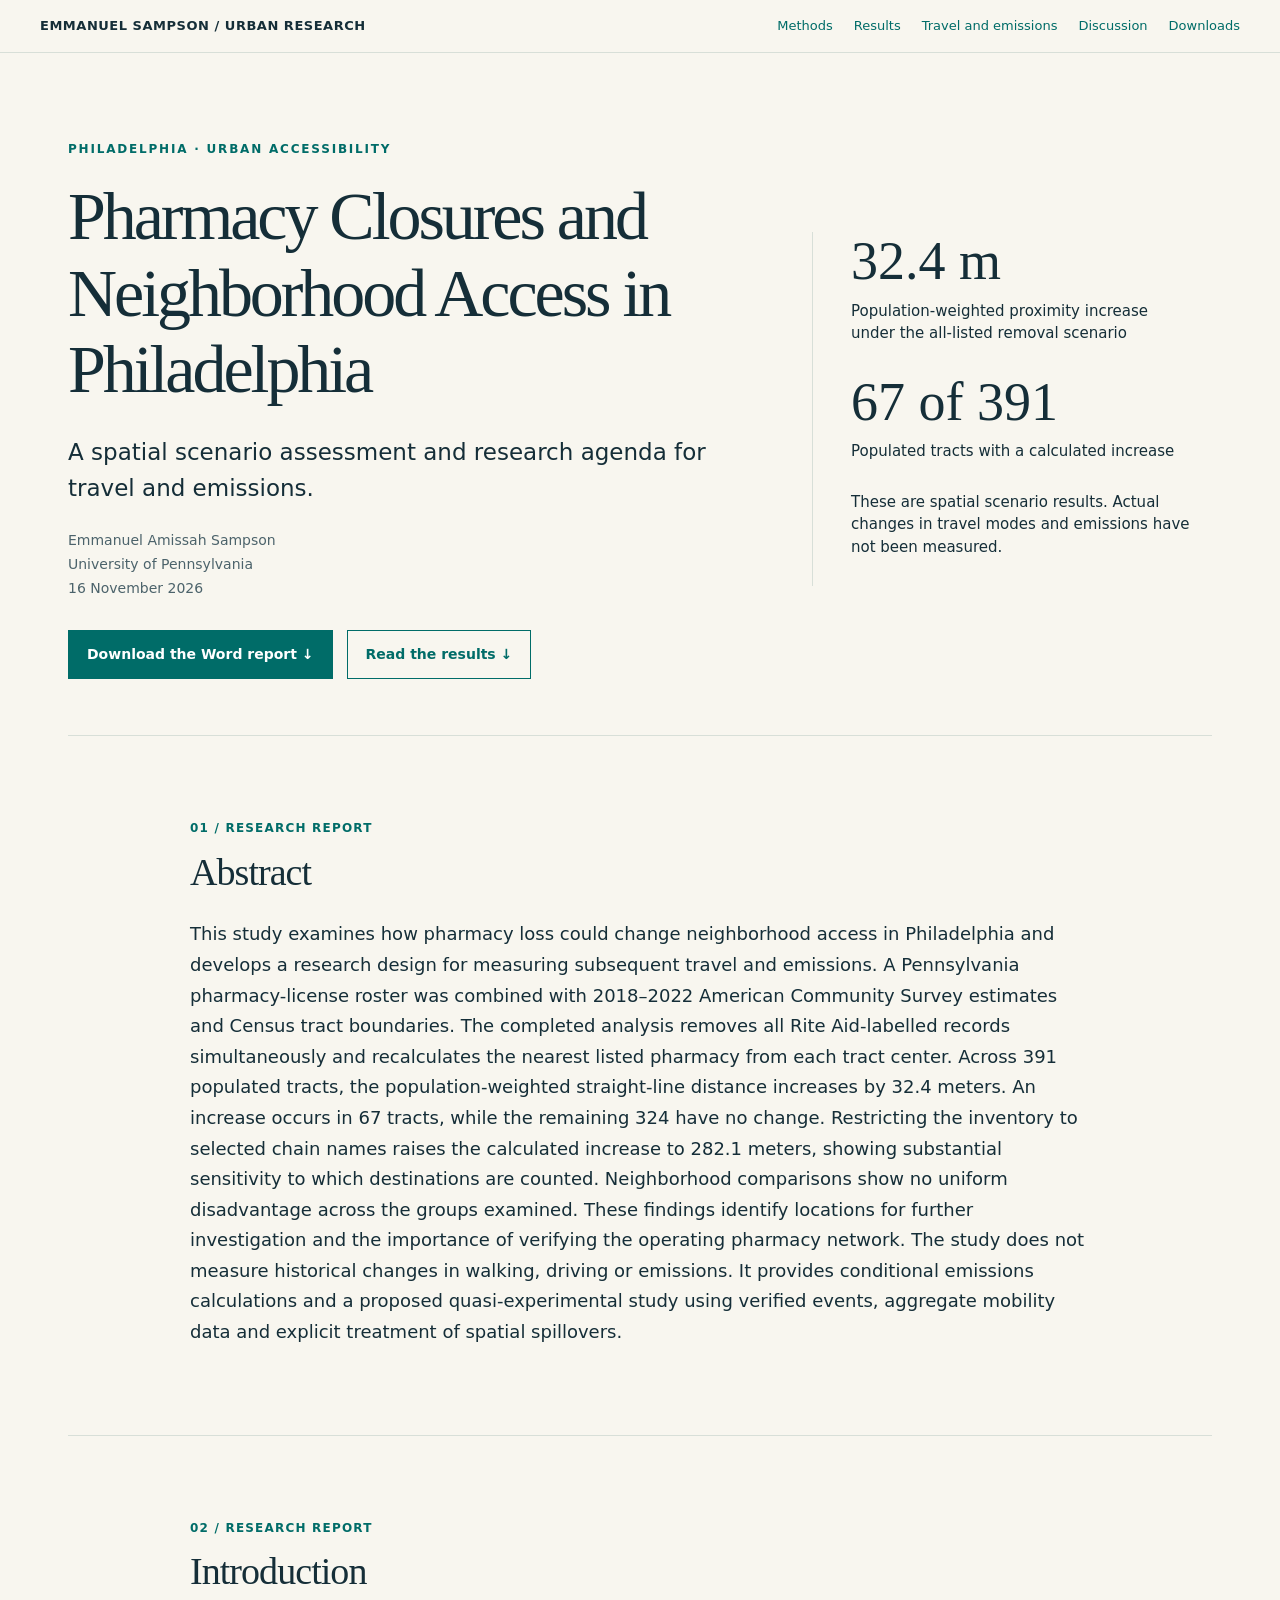
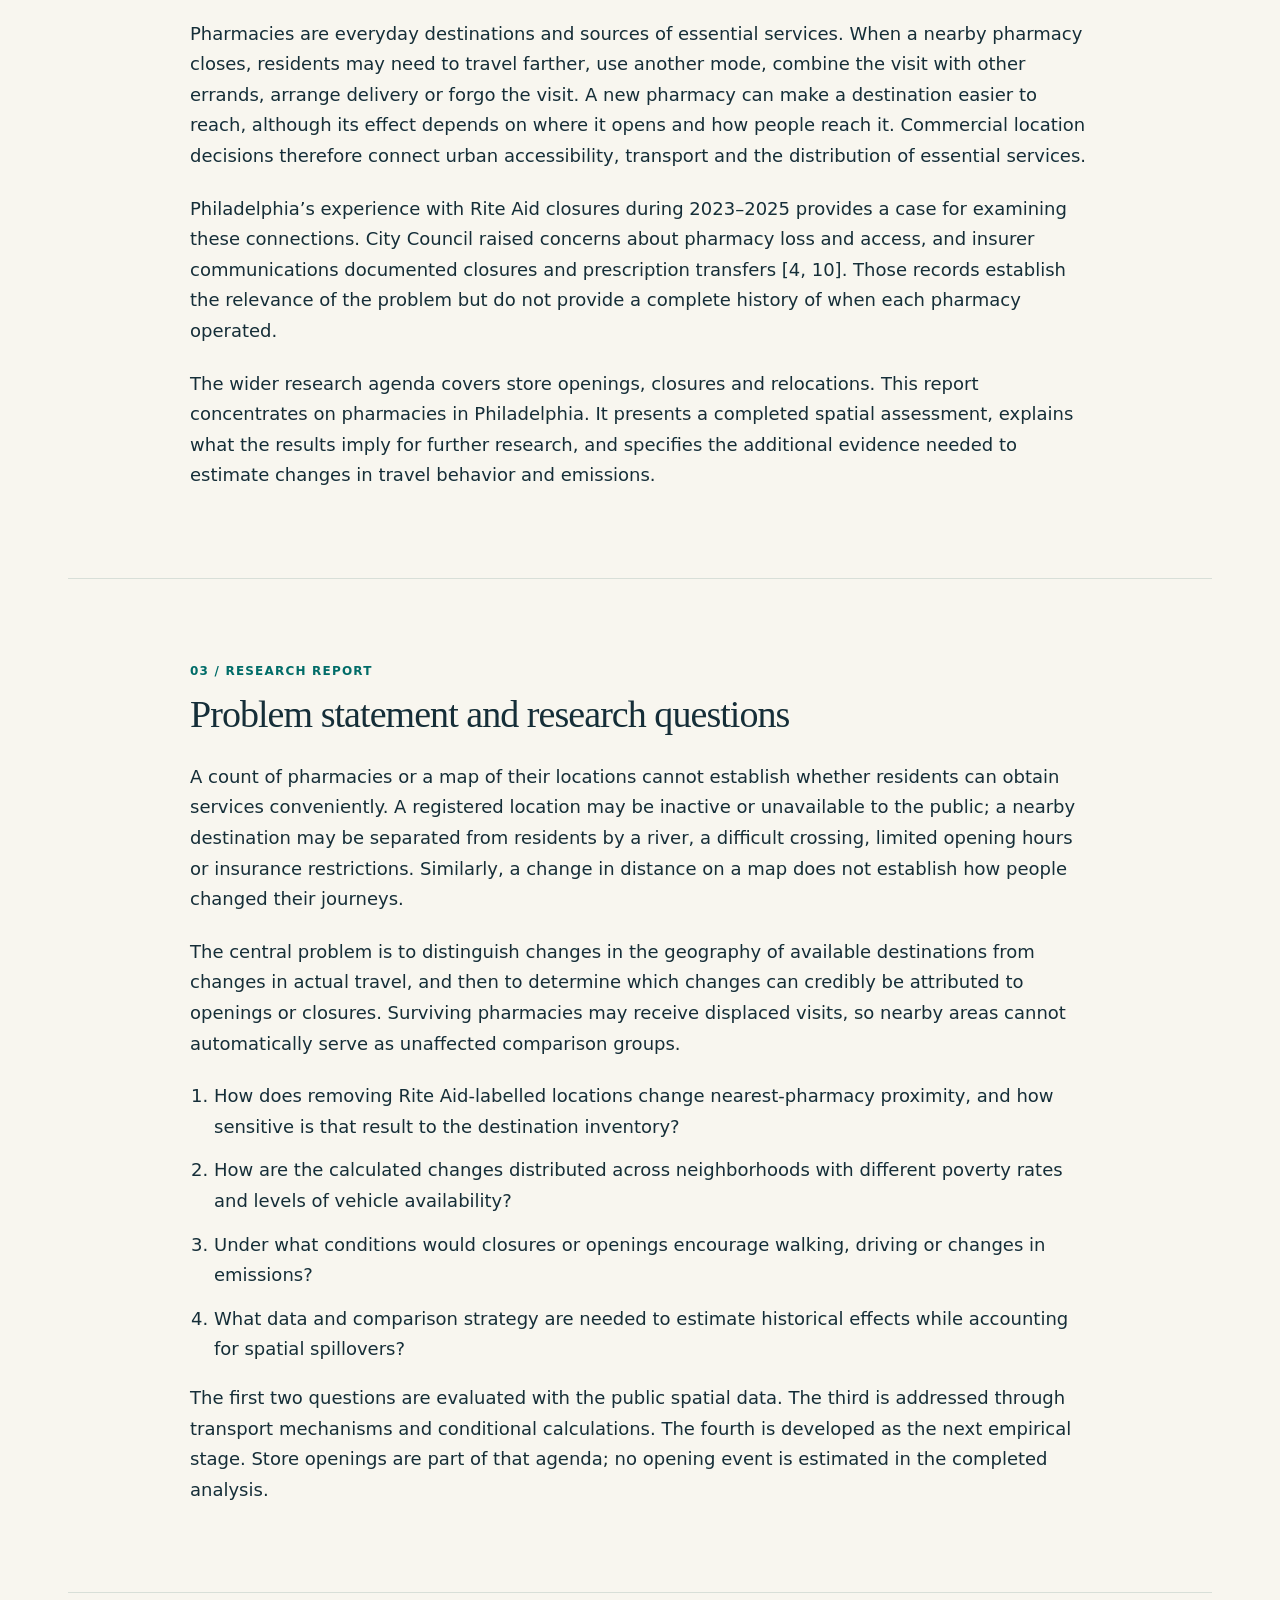
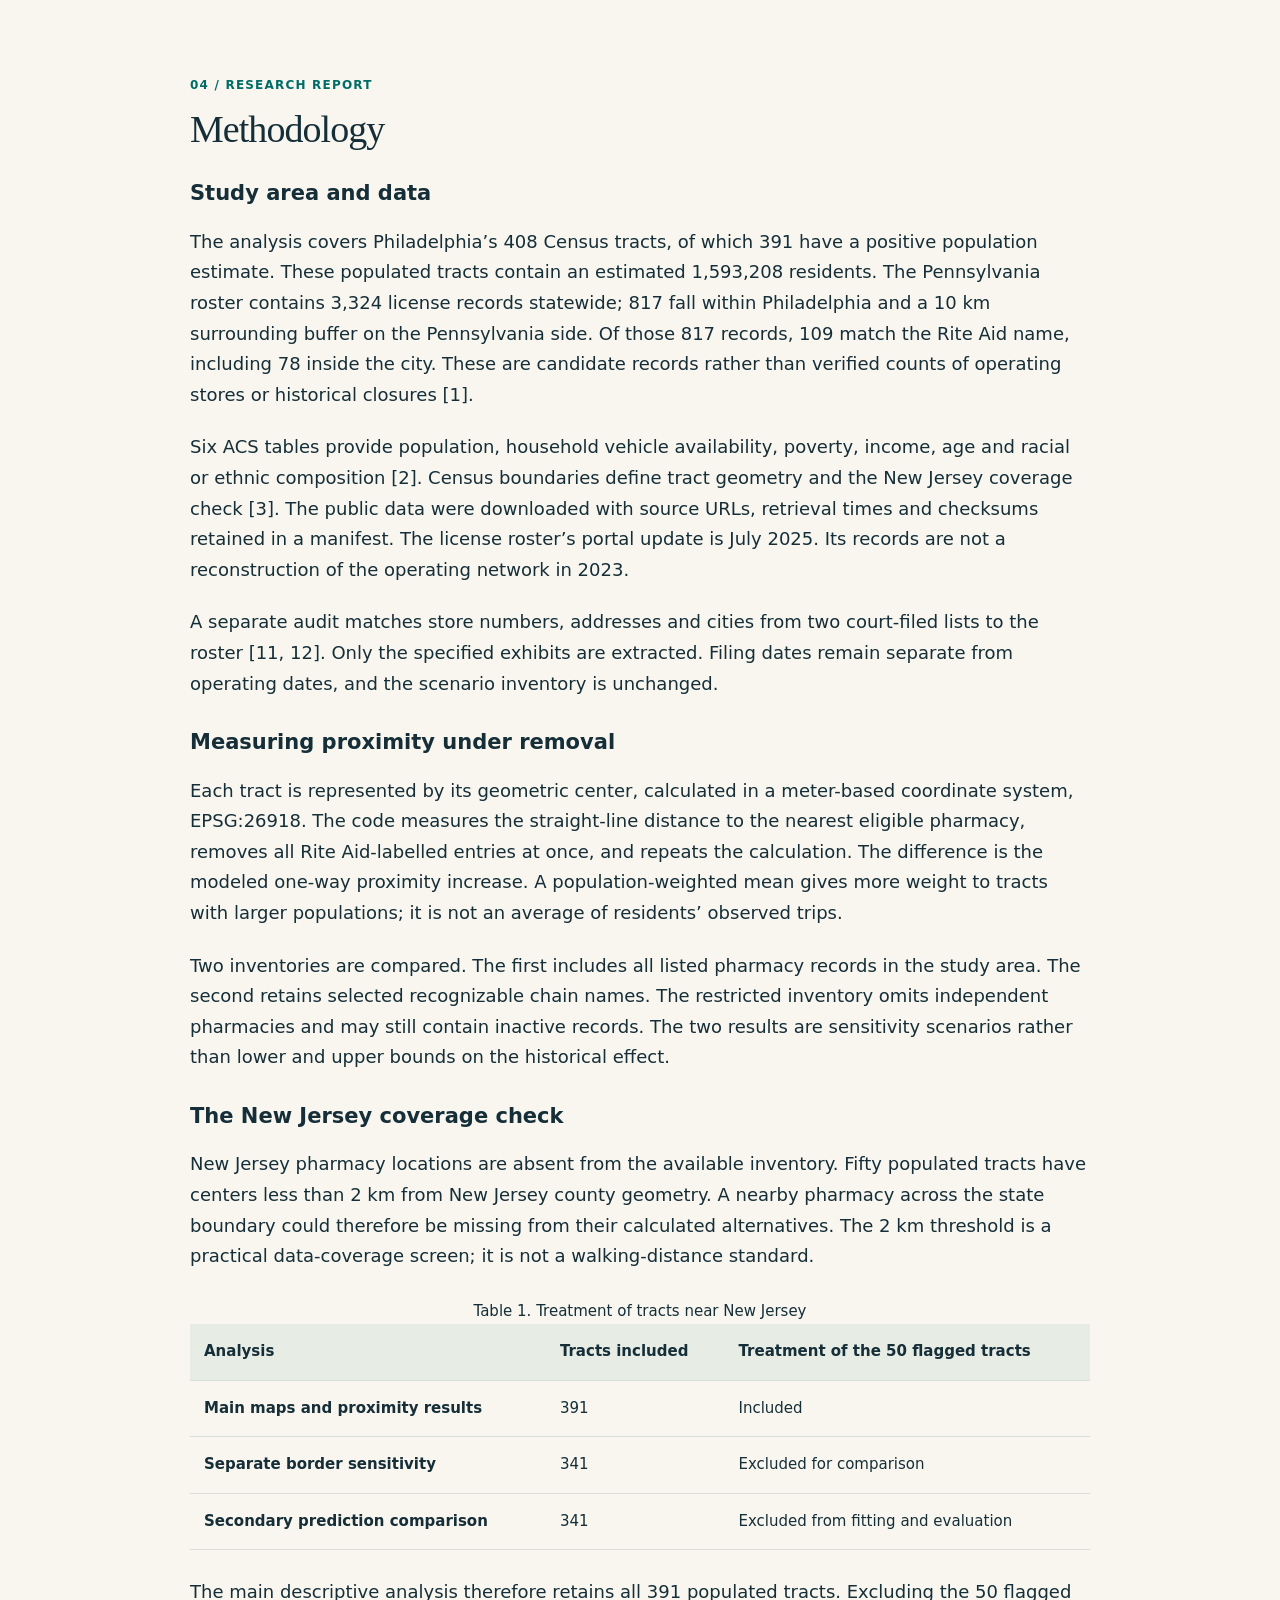
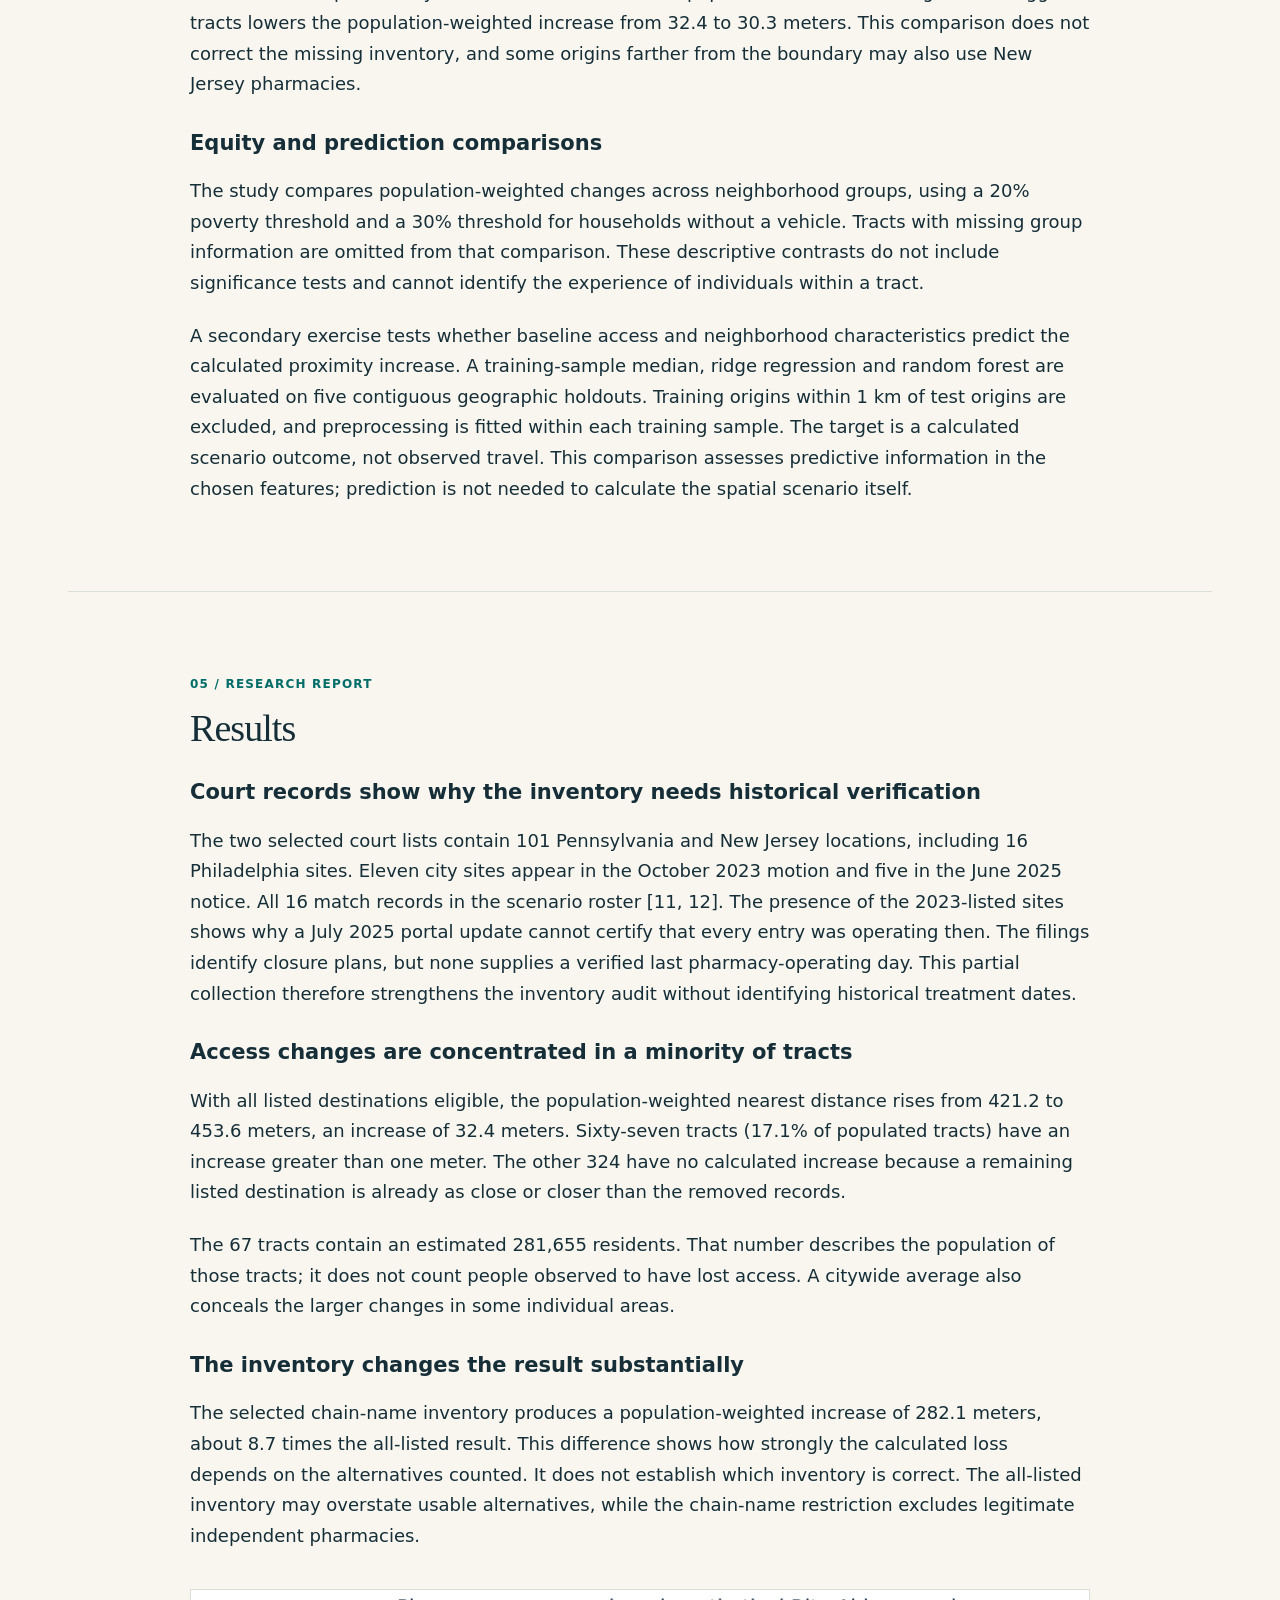
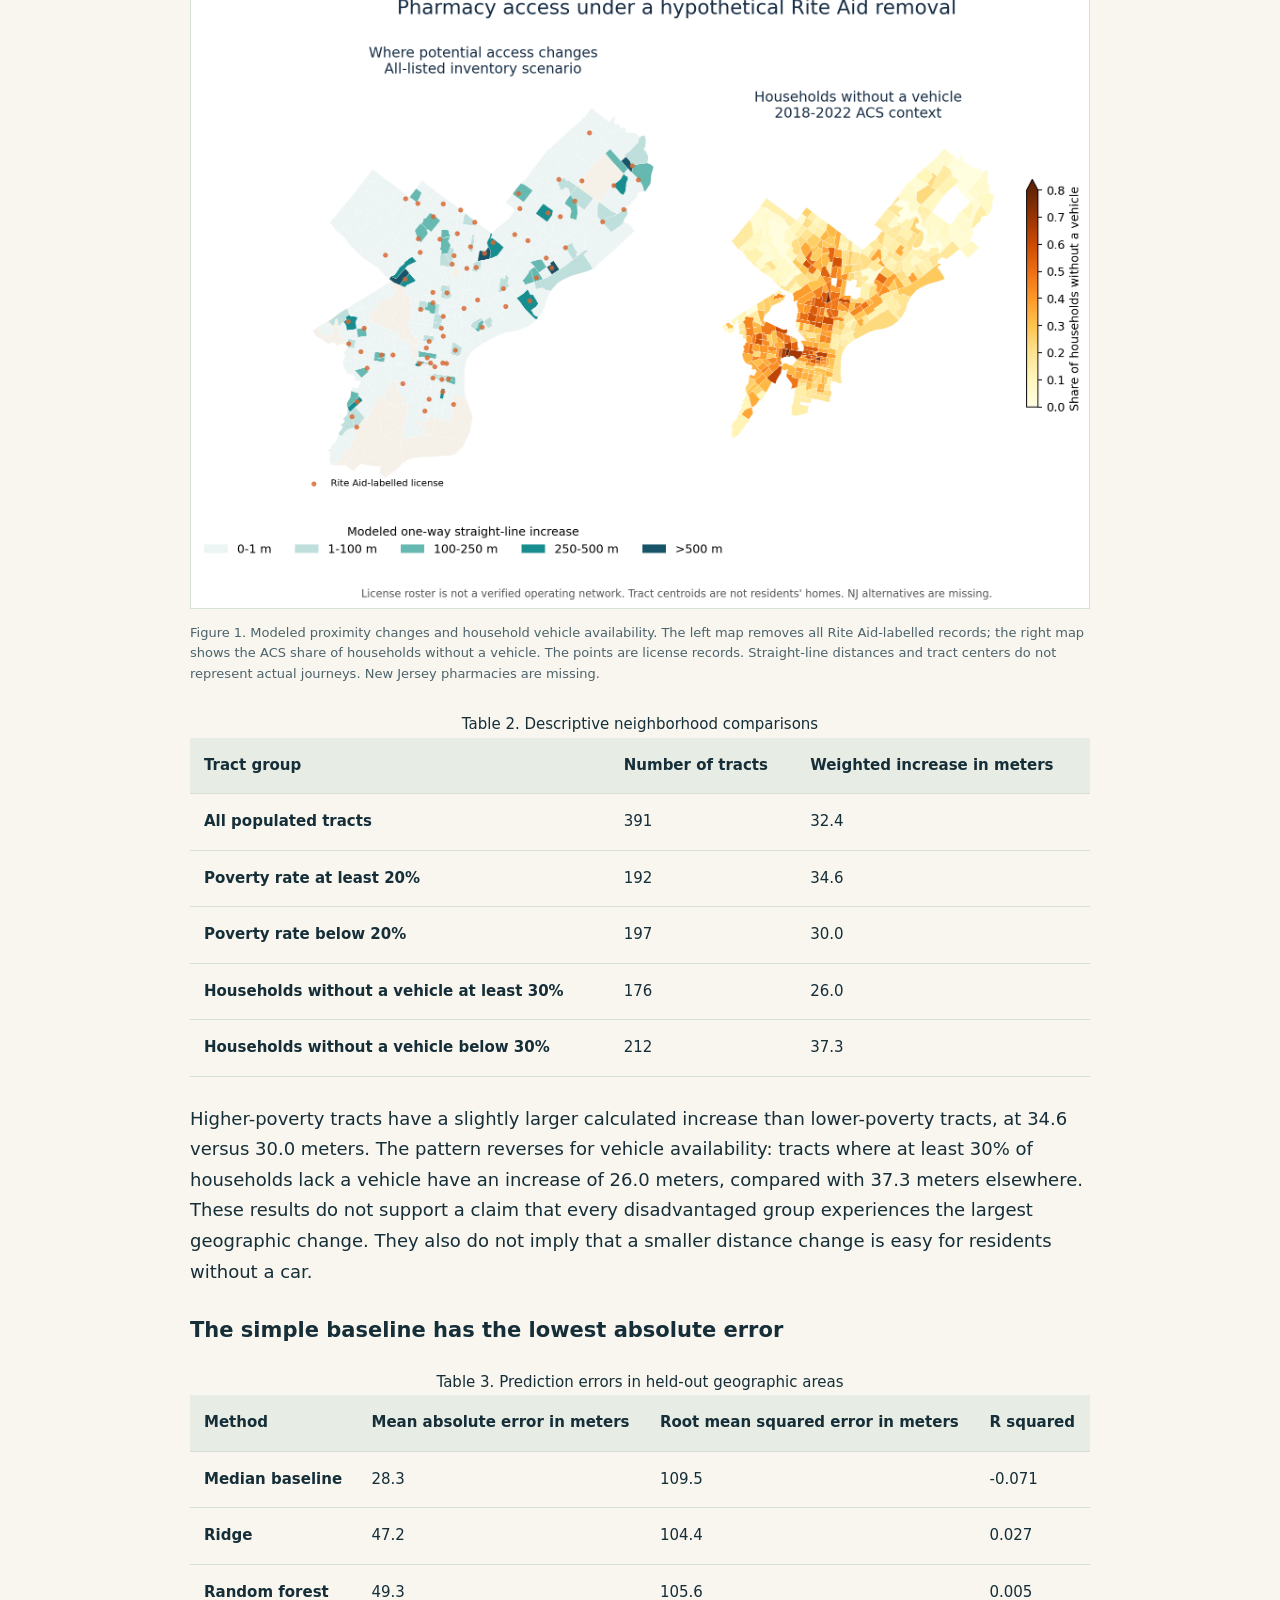
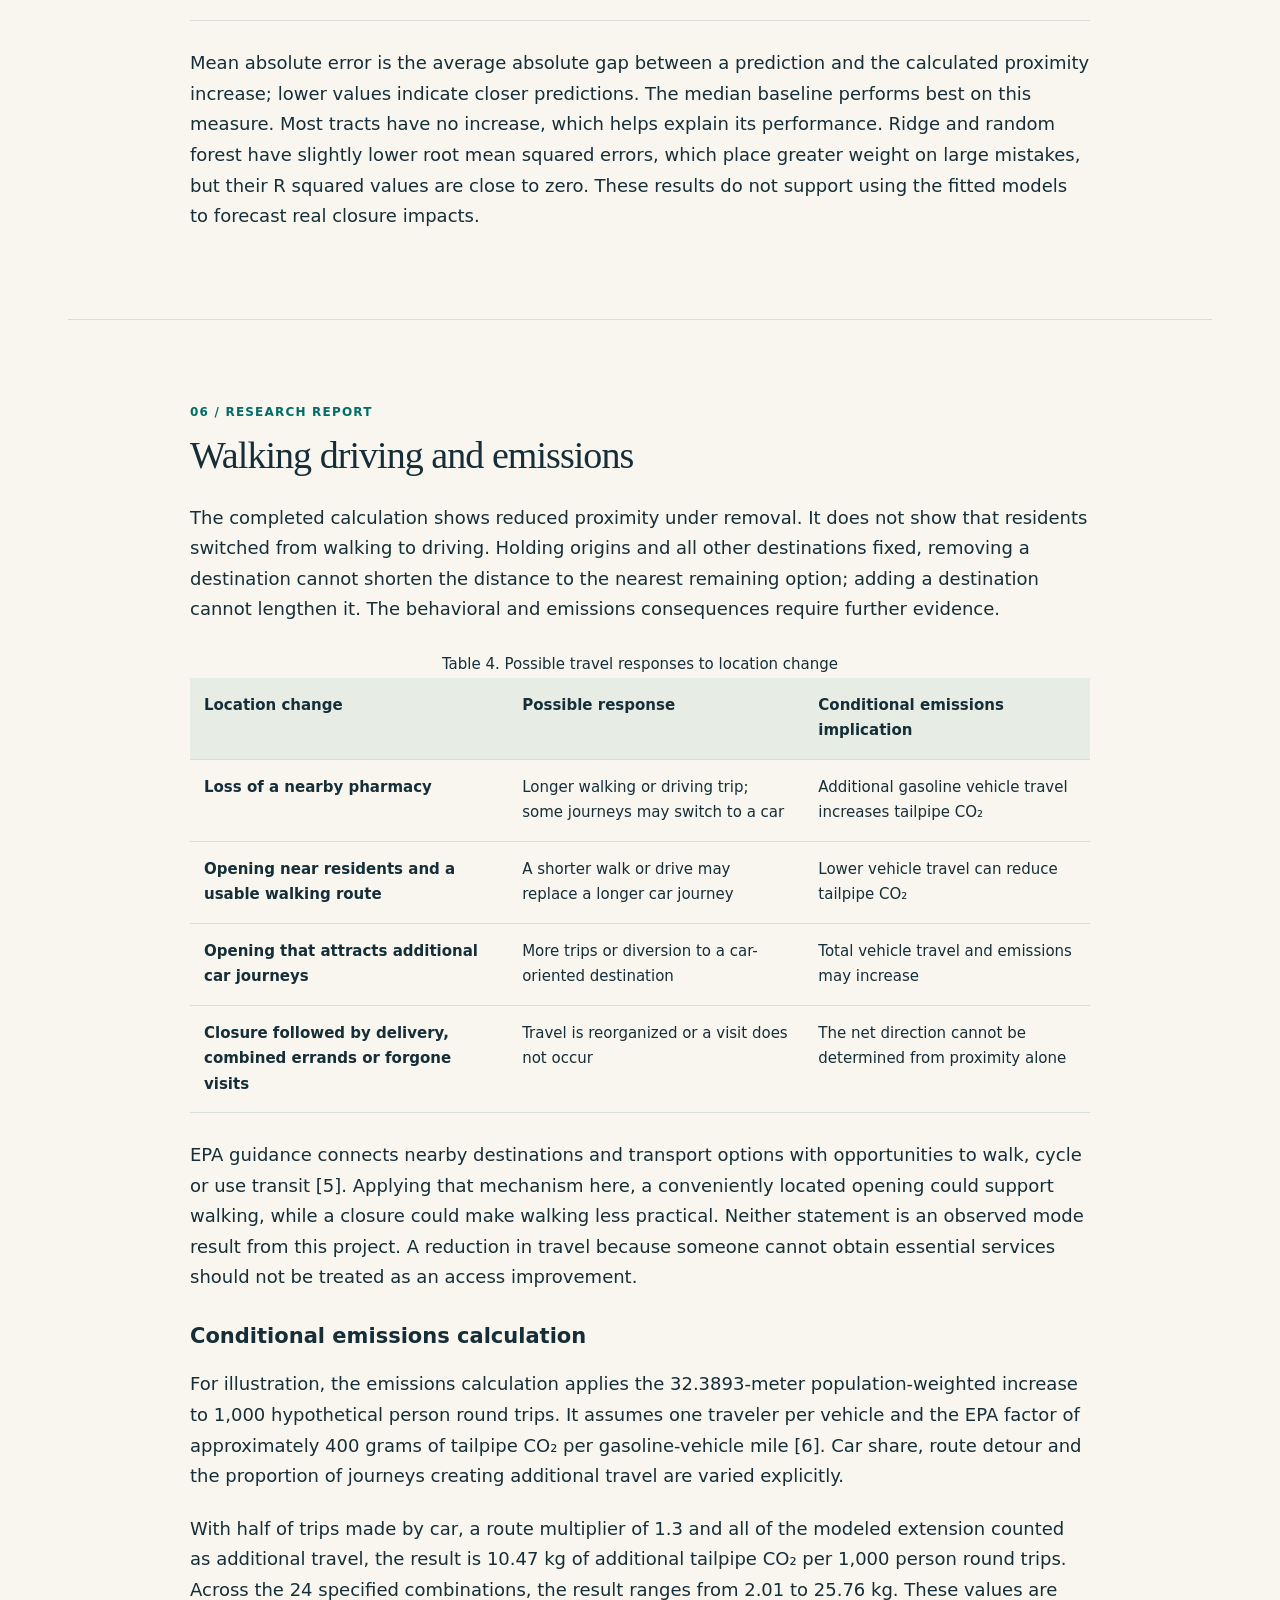
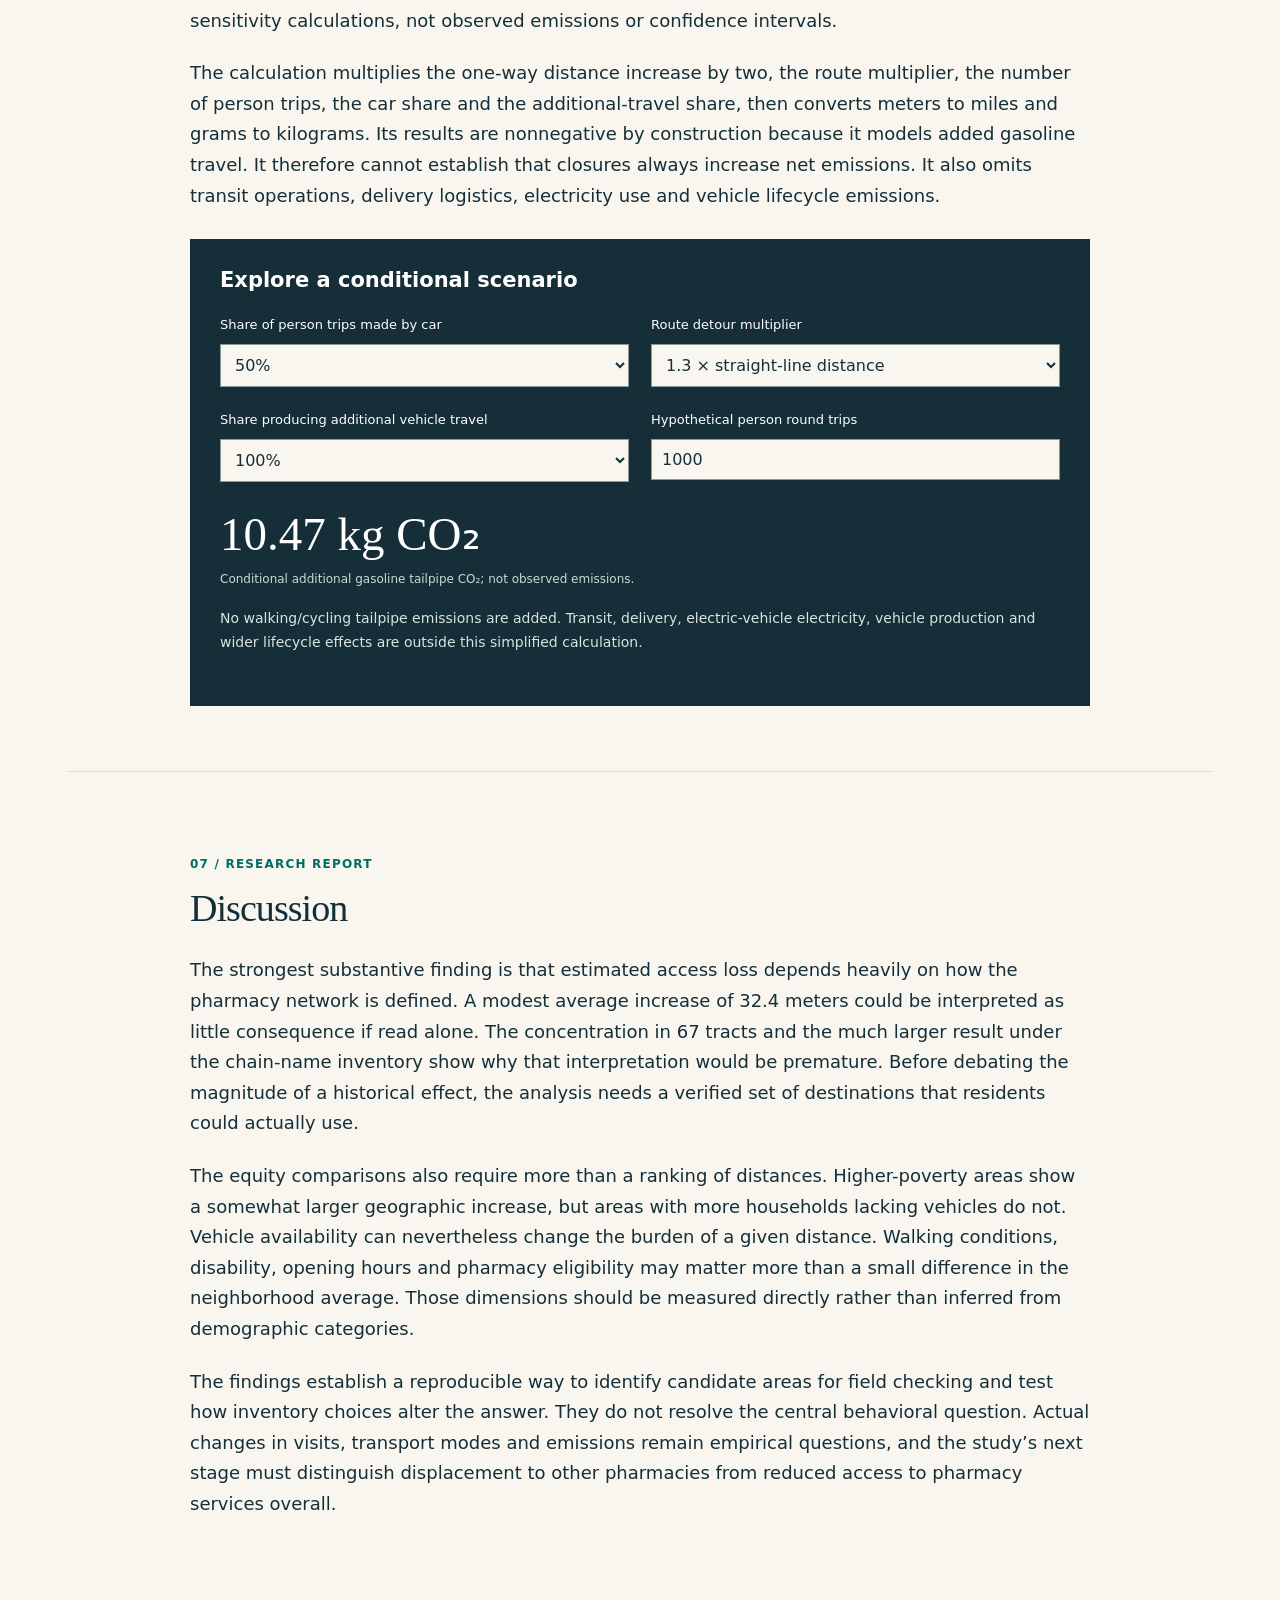
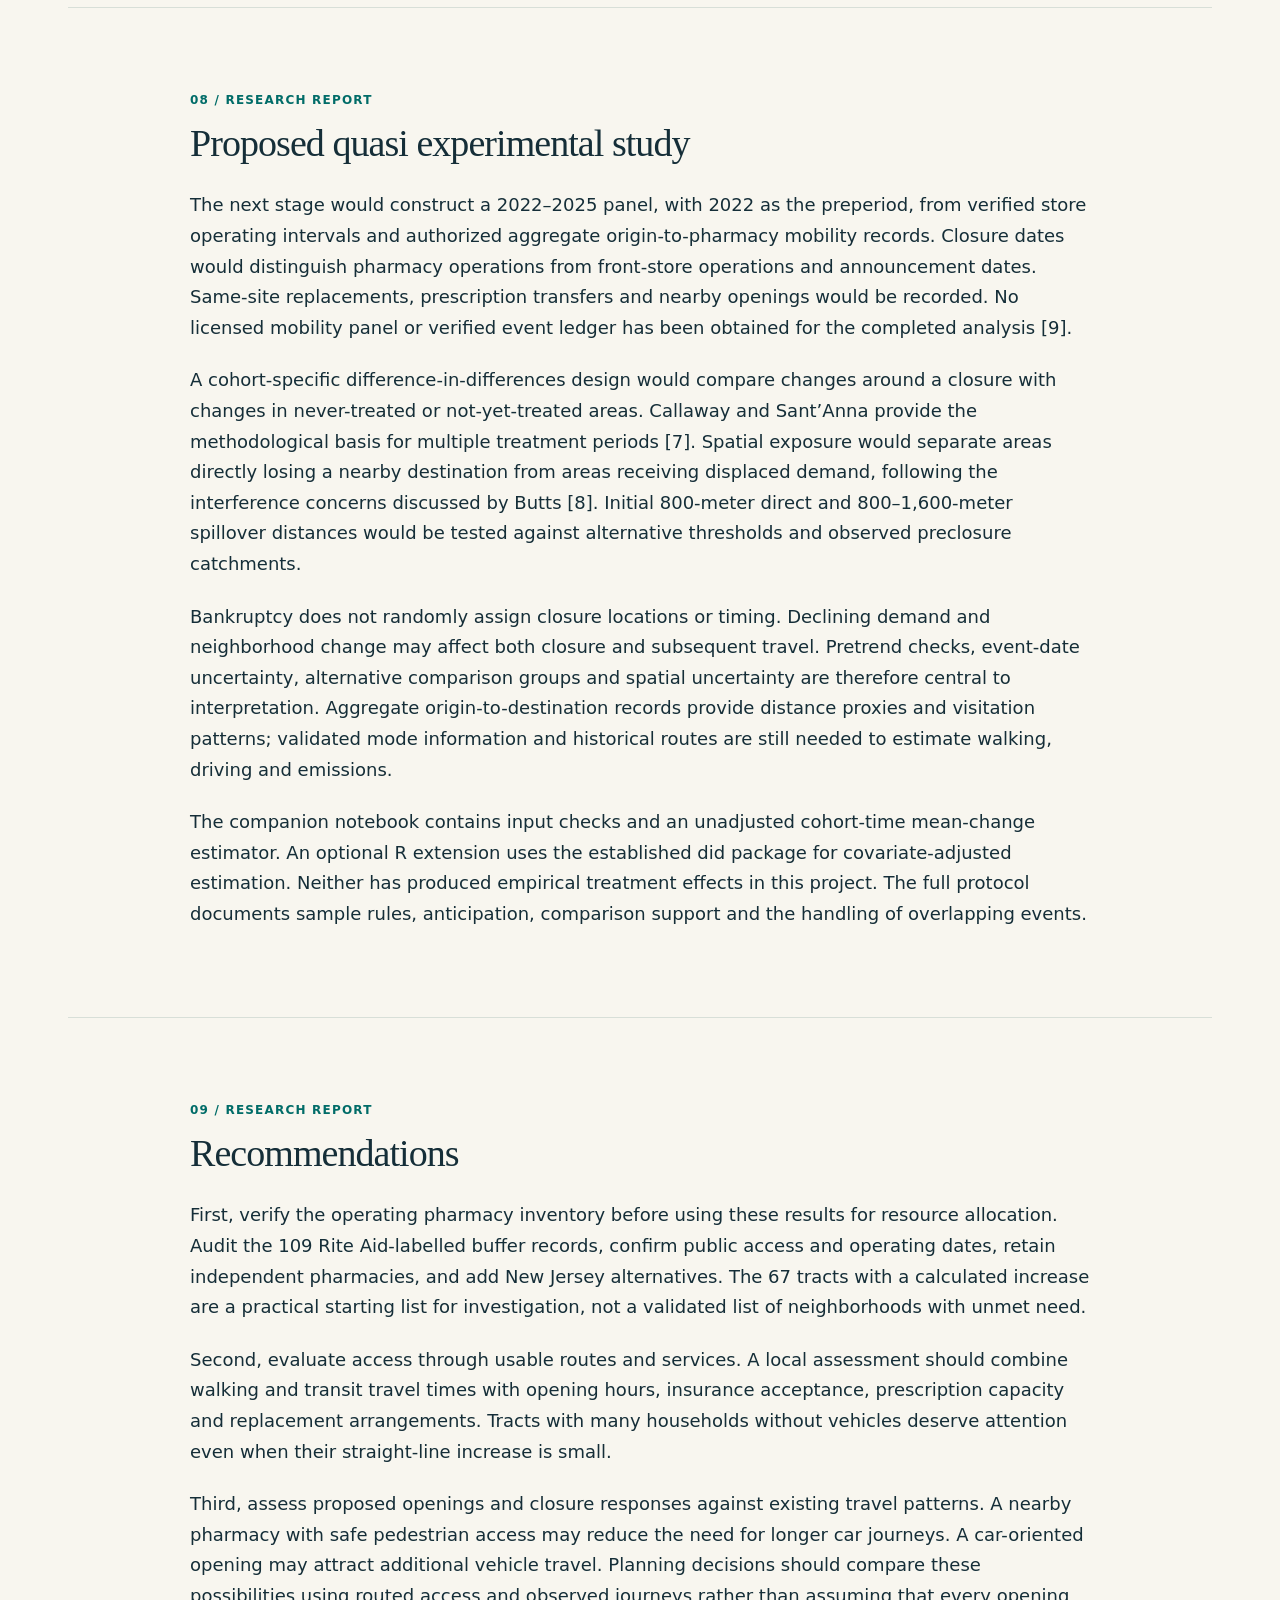
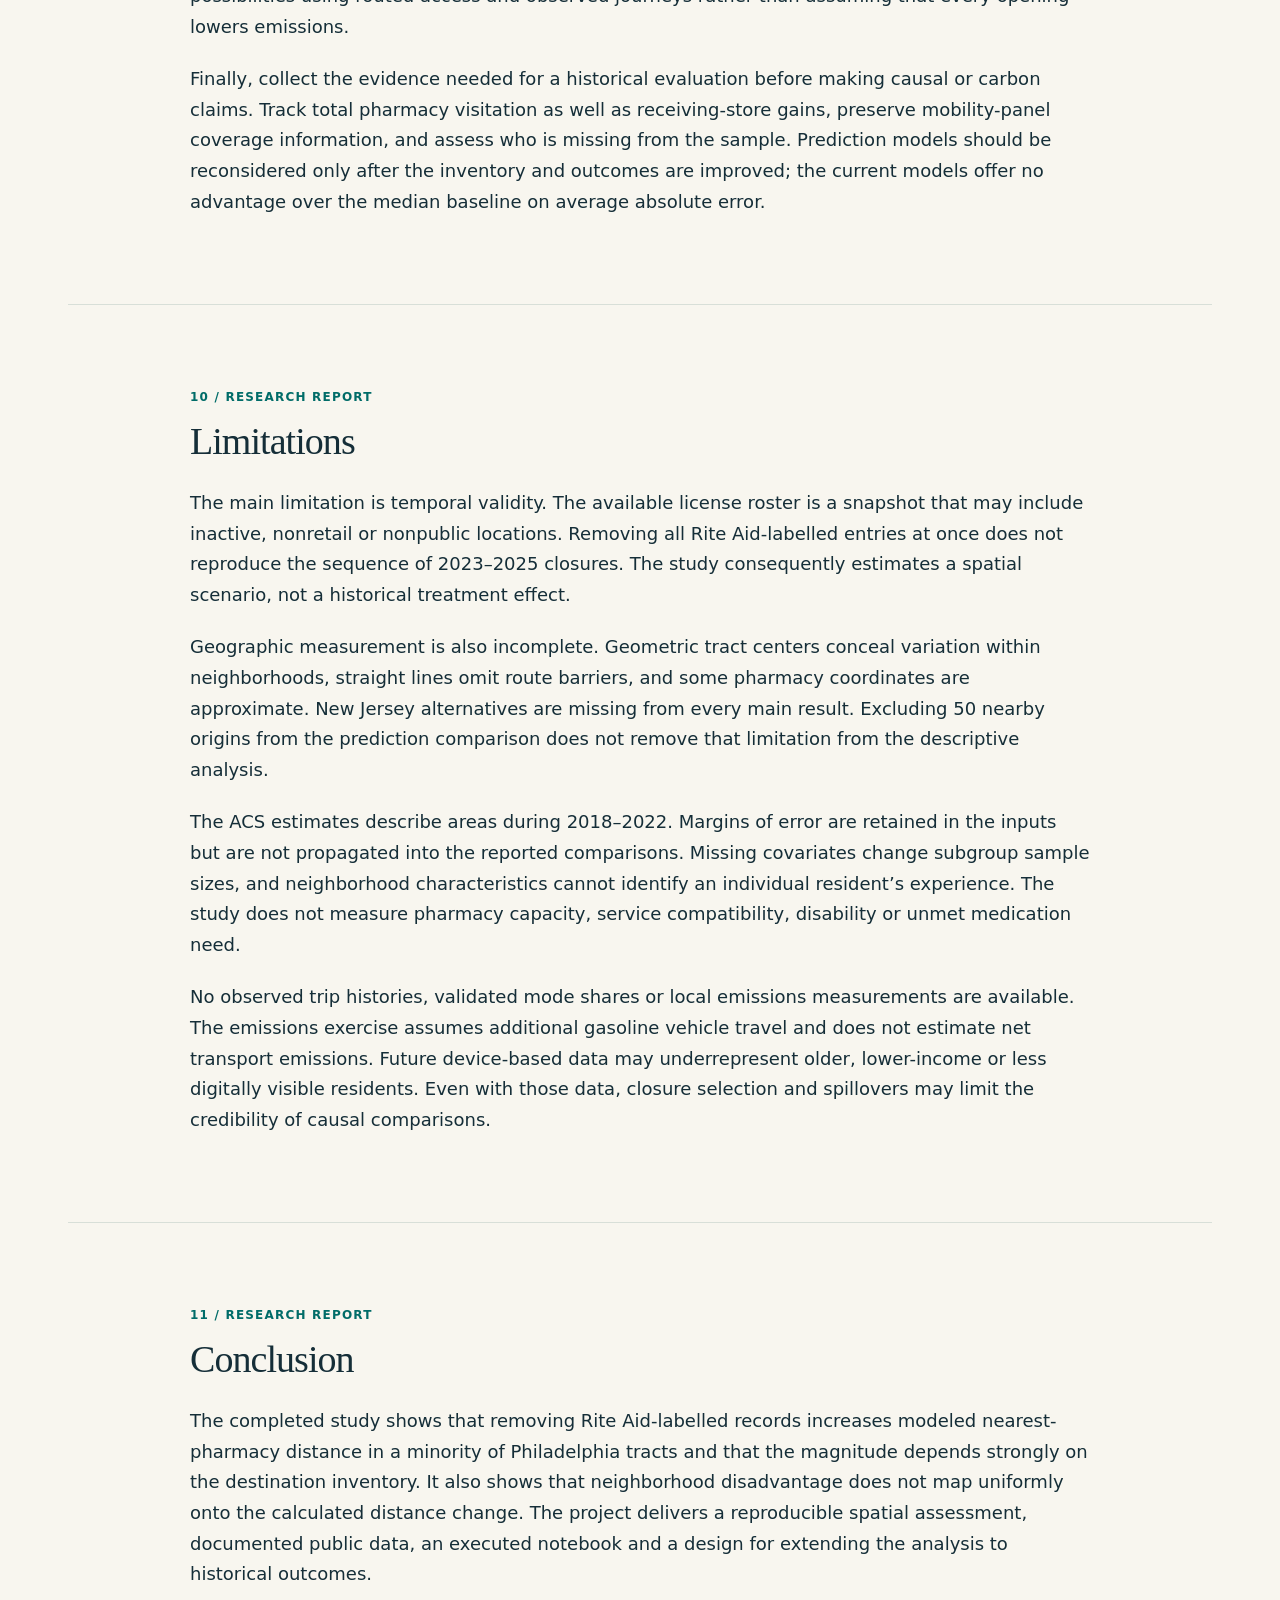
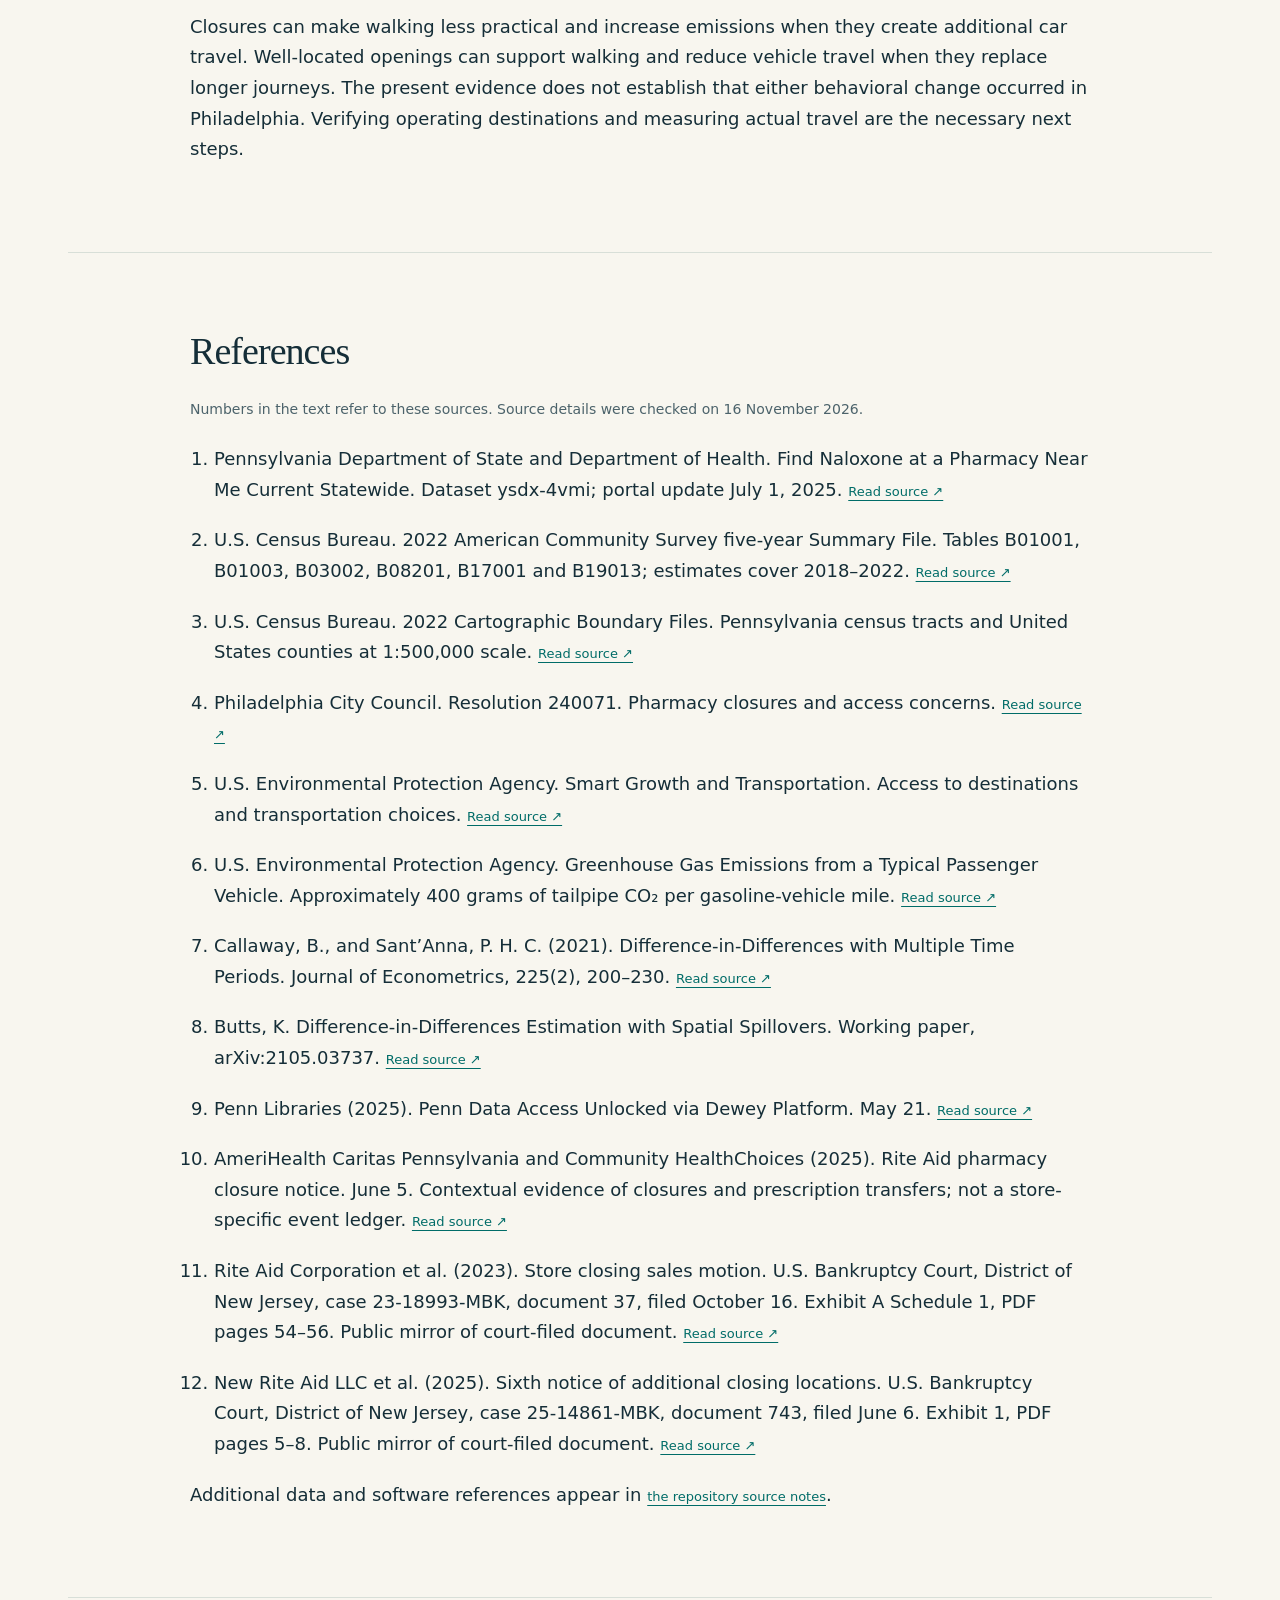
==== index.html @ 5d1ee62d "Publish the expanded evidence audit and research records on the website" ====
<!doctype html>
<html lang="en"><head><meta charset="utf-8"><meta name="viewport" content="width=device-width,initial-scale=1">
<title>Pharmacy Closures and Neighborhood Access in Philadelphia | Emmanuel Sampson</title><meta name="description" content="Research report on pharmacy access in Philadelphia, with findings, methodology, discussion, recommendations, limitations and a reproducible Jupyter notebook.">
<style>
:root{--ink:#152e38;--muted:#4c636b;--paper:#f8f6ef;--teal:#006c68;--accent:#b44c2b;--line:#d8dfd8}*{box-sizing:border-box}html{scroll-behavior:smooth;scroll-padding-top:88px}body{margin:0;background:var(--paper);color:var(--ink);font:18px/1.7 system-ui,-apple-system,BlinkMacSystemFont,"Segoe UI",sans-serif}a{color:var(--teal);text-underline-offset:4px}a:hover{color:var(--accent)}a:focus-visible,button:focus-visible,input:focus-visible,select:focus-visible{outline:3px solid var(--accent);outline-offset:4px}.skip{position:absolute;left:16px;top:-70px;background:white;padding:10px;z-index:5}.skip:focus{top:8px}.nav{position:sticky;top:0;z-index:3;background:#f8f6eff5;border-bottom:1px solid var(--line);display:flex;justify-content:space-between;align-items:center;gap:22px;padding:15px max(24px,calc((100vw - 1200px)/2));font-size:13px}.brand{font-weight:800;letter-spacing:.04em;text-decoration:none;color:var(--ink);white-space:nowrap}.nav nav{display:flex;gap:21px;flex-wrap:wrap}.nav nav a{text-decoration:none}.wrap{max-width:1200px;margin:auto;padding:0 28px}.hero{padding:86px 0 56px;display:grid;grid-template-columns:1.5fr 1fr;gap:64px;align-items:center}.eyebrow{font-size:12px;letter-spacing:.15em;text-transform:uppercase;font-weight:800;color:var(--teal)}h1,h2,h3{line-height:1.12}h1{font-family:Georgia,serif;font-size:clamp(48px,6.3vw,81px);font-weight:500;letter-spacing:-.045em;margin:19px 0 28px}h2{font-family:Georgia,serif;font-size:clamp(32px,4vw,48px);font-weight:500;letter-spacing:-.025em;margin:12px 0 26px}h3{font-size:21px;margin-top:32px}.lede{font-size:23px;line-height:1.55;max-width:710px}.byline{font-size:14px;color:var(--muted)}.hero-side{border-left:1px solid var(--line);padding-left:38px}.hero-side strong{display:block;font:500 54px/1.1 Georgia,serif}.hero-side p{font-size:15px;line-height:1.5;margin:8px 0 28px}.tag{display:inline-block;border:1px solid var(--teal);padding:6px 11px;font-size:11px;font-weight:800;letter-spacing:.08em;text-transform:uppercase;color:var(--teal)}.actions{display:flex;gap:14px;flex-wrap:wrap;margin-top:29px}.button{display:inline-block;padding:12px 18px;background:var(--teal);color:white;text-decoration:none;font-size:14px;font-weight:700;border:1px solid var(--teal)}.button:hover{background:var(--ink);color:white}.button.alt{background:transparent;color:var(--teal)}.notice{border-left:4px solid var(--accent);background:#eee8dc;padding:20px 25px;font-size:16px}.notice strong{color:#8e3b20}.section{padding:65px 0;border-top:1px solid var(--line)}.section-grid{display:grid;grid-template-columns:220px 1fr;gap:48px}.section-label{font-size:12px;font-weight:800;letter-spacing:.1em;text-transform:uppercase;color:var(--teal);padding-top:17px}.prose{max-width:850px}.prose p{margin:0 0 21px}.wide{margin:38px 0 26px}figure{margin:0}figure img{width:100%;height:auto;display:block;background:white;border:1px solid var(--line)}figcaption{font-size:13px;color:var(--muted);line-height:1.6;padding:14px 0 0}.table-scroll{overflow:auto;margin:27px 0}table{border-collapse:collapse;width:100%;font-size:15px;text-align:left}th,td{border-bottom:1px solid var(--line);padding:15px 14px;vertical-align:top}thead{background:#e7ece5}tbody th{font-weight:600}.twocol{display:grid;grid-template-columns:1fr 1fr;gap:30px}.finding{border-top:3px solid var(--teal);padding:17px 0}.finding .number{font:500 43px/1.1 Georgia,serif}.finding p{font-size:15px;margin-top:10px}.quote{font:400 30px/1.4 Georgia,serif;border-left:3px solid var(--teal);padding:5px 0 5px 26px;margin:30px 0}.calc{background:var(--ink);color:white;padding:30px;margin-top:28px}.calc h3{margin-top:0}.calc p{font-size:14px;color:#d7e4df}.calc-grid{display:grid;grid-template-columns:1fr 1fr;gap:22px}.calc label{display:block;font-size:13px;margin-bottom:8px}.calc select,.calc input{width:100%;font:16px system-ui;padding:10px;background:#f8f6ef;color:var(--ink);border:1px solid #8a9a94}.calc output{font:500 47px/1.2 Georgia,serif;display:block;margin-top:24px}.calc small{font-size:12px;color:#cadad4}.formula{overflow-x:auto;background:#e9ede6;padding:17px 20px;font-family:monospace;font-size:14px}ol,ul{padding-left:24px}li{margin-bottom:13px}.sources{font-size:15px;line-height:1.7}.footer{padding:40px 28px;background:var(--ink);color:#dde7e2;font-size:13px}.footer-inner{max-width:1200px;margin:auto}.footer a{color:#b4ddd2}.mini{font-size:14px;color:var(--muted)}details{border-top:1px solid var(--line);padding:15px 0}summary{cursor:pointer;font-weight:650}details p{padding-top:14px;font-size:16px}@media(max-width:800px){.nav{position:relative;display:block;padding:15px 20px}.nav nav{gap:13px;margin-top:9px;font-size:12px}.hero{grid-template-columns:1fr;padding-top:43px;gap:25px}.hero-side{border-left:0;border-top:1px solid var(--line);padding:25px 0 0;display:grid;grid-template-columns:1fr 1fr;gap:22px}.hero-side strong{font-size:42px}.section-grid{grid-template-columns:1fr;gap:5px}.section{padding:43px 0}.wrap{padding:0 20px}.lede{font-size:21px}.twocol,.calc-grid{grid-template-columns:1fr}.section-label{padding:0}.calc{padding:22px}h1{font-size:56px}.quote{font-size:26px}}@media(prefers-reduced-motion:reduce){html{scroll-behavior:auto}}@media print{.nav,.actions,.calc{display:none}body{font-size:11pt;background:white}.hero,.section{padding:20px 0}.section-grid{display:block}h1{font-size:36pt}h2{font-size:23pt}a{color:inherit}figure,table{break-inside:avoid}}

h1{font-size:clamp(44px,5.5vw,68px)}.hero{grid-template-columns:1.7fr 1fr}.prose h3{line-height:1.35}.report-section{max-width:900px;margin:auto}.report-section h2{font-size:38px}.report-section p{margin-bottom:22px}.references{overflow-wrap:anywhere}.references li{margin-bottom:20px}.references a{font-size:13px}@media(max-width:800px){.hero{grid-template-columns:1fr}h1{font-size:46px}.report-section h2{font-size:32px}}
</style></head><body>
<a class="skip" href="#main">Skip to research</a><header class="nav"><a class="brand" href="#">EMMANUEL SAMPSON / URBAN RESEARCH</a><nav aria-label="Sections"><a href="#methodology">Methods</a><a href="#results">Results</a><a href="#travel">Travel and emissions</a><a href="#discussion">Discussion</a><a href="#records">Downloads</a></nav></header>
<main id="main" class="wrap"><section class="hero"><div><div class="eyebrow">Philadelphia · Urban accessibility</div><h1>Pharmacy Closures and Neighborhood Access in Philadelphia</h1><p class="lede">A spatial scenario assessment and research agenda for travel and emissions.</p><p class="byline">Emmanuel Amissah Sampson<br>University of Pennsylvania<br>16 November 2026</p><div class="actions"><a class="button" href="outputs/public/Pharmacy_Access_Research_Report.docx">Download the Word report ↓</a><a class="button alt" href="#results">Read the results ↓</a></div></div><aside class="hero-side" aria-label="Main findings"><div><strong>32.4 m</strong><p>Population-weighted proximity increase<br>under the all-listed removal scenario</p></div><div><strong>67 of 391</strong><p>Populated tracts with a calculated increase</p></div><p>These are spatial scenario results. Actual changes in travel modes and emissions have not been measured.</p></aside></section>
<section id="abstract" class="section"><div class="report-section"><div class="section-label">01 / Research report</div><h2>Abstract</h2><p>This study examines how pharmacy loss could change neighborhood access in Philadelphia and develops a research design for measuring subsequent travel and emissions. A Pennsylvania pharmacy-license roster was combined with 2018–2022 American Community Survey estimates and Census tract boundaries. The completed analysis removes all Rite Aid-labelled records simultaneously and recalculates the nearest listed pharmacy from each tract center. Across 391 populated tracts, the population-weighted straight-line distance increases by 32.4 meters. An increase occurs in 67 tracts, while the remaining 324 have no change. Restricting the inventory to selected chain names raises the calculated increase to 282.1 meters, showing substantial sensitivity to which destinations are counted. Neighborhood comparisons show no uniform disadvantage across the groups examined. These findings identify locations for further investigation and the importance of verifying the operating pharmacy network. The study does not measure historical changes in walking, driving or emissions. It provides conditional emissions calculations and a proposed quasi-experimental study using verified events, aggregate mobility data and explicit treatment of spatial spillovers.</p></div></section><section id="introduction" class="section"><div class="report-section"><div class="section-label">02 / Research report</div><h2>Introduction</h2><p>Pharmacies are everyday destinations and sources of essential services. When a nearby pharmacy closes, residents may need to travel farther, use another mode, combine the visit with other errands, arrange delivery or forgo the visit. A new pharmacy can make a destination easier to reach, although its effect depends on where it opens and how people reach it. Commercial location decisions therefore connect urban accessibility, transport and the distribution of essential services.</p><p>Philadelphia’s experience with Rite Aid closures during 2023–2025 provides a case for examining these connections. City Council raised concerns about pharmacy loss and access, and insurer communications documented closures and prescription transfers [4, 10]. Those records establish the relevance of the problem but do not provide a complete history of when each pharmacy operated.</p><p>The wider research agenda covers store openings, closures and relocations. This report concentrates on pharmacies in Philadelphia. It presents a completed spatial assessment, explains what the results imply for further research, and specifies the additional evidence needed to estimate changes in travel behavior and emissions.</p></div></section><section id="problem" class="section"><div class="report-section"><div class="section-label">03 / Research report</div><h2>Problem statement and research questions</h2><p>A count of pharmacies or a map of their locations cannot establish whether residents can obtain services conveniently. A registered location may be inactive or unavailable to the public; a nearby destination may be separated from residents by a river, a difficult crossing, limited opening hours or insurance restrictions. Similarly, a change in distance on a map does not establish how people changed their journeys.</p><p>The central problem is to distinguish changes in the geography of available destinations from changes in actual travel, and then to determine which changes can credibly be attributed to openings or closures. Surviving pharmacies may receive displaced visits, so nearby areas cannot automatically serve as unaffected comparison groups.</p><ol><li>How does removing Rite Aid-labelled locations change nearest-pharmacy proximity, and how sensitive is that result to the destination inventory?</li><li>How are the calculated changes distributed across neighborhoods with different poverty rates and levels of vehicle availability?</li><li>Under what conditions would closures or openings encourage walking, driving or changes in emissions?</li><li>What data and comparison strategy are needed to estimate historical effects while accounting for spatial spillovers?</li></ol><p>The first two questions are evaluated with the public spatial data. The third is addressed through transport mechanisms and conditional calculations. The fourth is developed as the next empirical stage. Store openings are part of that agenda; no opening event is estimated in the completed analysis.</p></div></section><section id="methodology" class="section"><div class="report-section"><div class="section-label">04 / Research report</div><h2>Methodology</h2><h3>Study area and data</h3><p>The analysis covers Philadelphia’s 408 Census tracts, of which 391 have a positive population estimate. These populated tracts contain an estimated 1,593,208 residents. The Pennsylvania roster contains 3,324 license records statewide; 817 fall within Philadelphia and a 10 km surrounding buffer on the Pennsylvania side. Of those 817 records, 109 match the Rite Aid name, including 78 inside the city. These are candidate records rather than verified counts of operating stores or historical closures [1].</p><p>Six ACS tables provide population, household vehicle availability, poverty, income, age and racial or ethnic composition [2]. Census boundaries define tract geometry and the New Jersey coverage check [3]. The public data were downloaded with source URLs, retrieval times and checksums retained in a manifest. The license roster’s portal update is July 2025. Its records are not a reconstruction of the operating network in 2023.</p><p>A separate audit matches store numbers, addresses and cities from two court-filed lists to the roster [11, 12]. Only the specified exhibits are extracted. Filing dates remain separate from operating dates, and the scenario inventory is unchanged.</p><h3>Measuring proximity under removal</h3><p>Each tract is represented by its geometric center, calculated in a meter-based coordinate system, EPSG:26918. The code measures the straight-line distance to the nearest eligible pharmacy, removes all Rite Aid-labelled entries at once, and repeats the calculation. The difference is the modeled one-way proximity increase. A population-weighted mean gives more weight to tracts with larger populations; it is not an average of residents’ observed trips.</p><p>Two inventories are compared. The first includes all listed pharmacy records in the study area. The second retains selected recognizable chain names. The restricted inventory omits independent pharmacies and may still contain inactive records. The two results are sensitivity scenarios rather than lower and upper bounds on the historical effect.</p><h3>The New Jersey coverage check</h3><p>New Jersey pharmacy locations are absent from the available inventory. Fifty populated tracts have centers less than 2 km from New Jersey county geometry. A nearby pharmacy across the state boundary could therefore be missing from their calculated alternatives. The 2 km threshold is a practical data-coverage screen; it is not a walking-distance standard.</p><div class="table-scroll"><table><caption>Table 1. Treatment of tracts near New Jersey</caption><thead><tr><th scope="col">Analysis</th><th scope="col">Tracts included</th><th scope="col">Treatment of the 50 flagged tracts</th></tr></thead><tbody><tr><th scope="row">Main maps and proximity results</th><td>391</td><td>Included</td></tr><tr><th scope="row">Separate border sensitivity</th><td>341</td><td>Excluded for comparison</td></tr><tr><th scope="row">Secondary prediction comparison</th><td>341</td><td>Excluded from fitting and evaluation</td></tr></tbody></table></div><p>The main descriptive analysis therefore retains all 391 populated tracts. Excluding the 50 flagged tracts lowers the population-weighted increase from 32.4 to 30.3 meters. This comparison does not correct the missing inventory, and some origins farther from the boundary may also use New Jersey pharmacies.</p><h3>Equity and prediction comparisons</h3><p>The study compares population-weighted changes across neighborhood groups, using a 20% poverty threshold and a 30% threshold for households without a vehicle. Tracts with missing group information are omitted from that comparison. These descriptive contrasts do not include significance tests and cannot identify the experience of individuals within a tract.</p><p>A secondary exercise tests whether baseline access and neighborhood characteristics predict the calculated proximity increase. A training-sample median, ridge regression and random forest are evaluated on five contiguous geographic holdouts. Training origins within 1 km of test origins are excluded, and preprocessing is fitted within each training sample. The target is a calculated scenario outcome, not observed travel. This comparison assesses predictive information in the chosen features; prediction is not needed to calculate the spatial scenario itself.</p></div></section><section id="results" class="section"><div class="report-section"><div class="section-label">05 / Research report</div><h2>Results</h2><h3>Court records show why the inventory needs historical verification</h3><p>The two selected court lists contain 101 Pennsylvania and New Jersey locations, including 16 Philadelphia sites. Eleven city sites appear in the October 2023 motion and five in the June 2025 notice. All 16 match records in the scenario roster [11, 12]. The presence of the 2023-listed sites shows why a July 2025 portal update cannot certify that every entry was operating then. The filings identify closure plans, but none supplies a verified last pharmacy-operating day. This partial collection therefore strengthens the inventory audit without identifying historical treatment dates.</p><h3>Access changes are concentrated in a minority of tracts</h3><p>With all listed destinations eligible, the population-weighted nearest distance rises from 421.2 to 453.6 meters, an increase of 32.4 meters. Sixty-seven tracts (17.1% of populated tracts) have an increase greater than one meter. The other 324 have no calculated increase because a remaining listed destination is already as close or closer than the removed records.</p><p>The 67 tracts contain an estimated 281,655 residents. That number describes the population of those tracts; it does not count people observed to have lost access. A citywide average also conceals the larger changes in some individual areas.</p><h3>The inventory changes the result substantially</h3><p>The selected chain-name inventory produces a population-weighted increase of 282.1 meters, about 8.7 times the all-listed result. This difference shows how strongly the calculated loss depends on the alternatives counted. It does not establish which inventory is correct. The all-listed inventory may overstate usable alternatives, while the chain-name restriction excludes legitimate independent pharmacies.</p><figure class="wide"><img src="[data-uri]" alt="Philadelphia tract maps of the removal scenario and the share of households without a vehicle"><figcaption>Figure 1. Modeled proximity changes and household vehicle availability. The left map removes all Rite Aid-labelled records; the right map shows the ACS share of households without a vehicle. The points are license records. Straight-line distances and tract centers do not represent actual journeys. New Jersey pharmacies are missing.</figcaption></figure><div class="table-scroll"><table><caption>Table 2. Descriptive neighborhood comparisons</caption><thead><tr><th scope="col">Tract group</th><th scope="col">Number of tracts</th><th scope="col">Weighted increase in meters</th></tr></thead><tbody><tr><th scope="row">All populated tracts</th><td>391</td><td>32.4</td></tr><tr><th scope="row">Poverty rate at least 20%</th><td>192</td><td>34.6</td></tr><tr><th scope="row">Poverty rate below 20%</th><td>197</td><td>30.0</td></tr><tr><th scope="row">Households without a vehicle at least 30%</th><td>176</td><td>26.0</td></tr><tr><th scope="row">Households without a vehicle below 30%</th><td>212</td><td>37.3</td></tr></tbody></table></div><p>Higher-poverty tracts have a slightly larger calculated increase than lower-poverty tracts, at 34.6 versus 30.0 meters. The pattern reverses for vehicle availability: tracts where at least 30% of households lack a vehicle have an increase of 26.0 meters, compared with 37.3 meters elsewhere. These results do not support a claim that every disadvantaged group experiences the largest geographic change. They also do not imply that a smaller distance change is easy for residents without a car.</p><h3>The simple baseline has the lowest absolute error</h3><div class="table-scroll"><table><caption>Table 3. Prediction errors in held-out geographic areas</caption><thead><tr><th scope="col">Method</th><th scope="col">Mean absolute error in meters</th><th scope="col">Root mean squared error in meters</th><th scope="col">R squared</th></tr></thead><tbody><tr><th scope="row">Median baseline</th><td>28.3</td><td>109.5</td><td>-0.071</td></tr><tr><th scope="row">Ridge</th><td>47.2</td><td>104.4</td><td>0.027</td></tr><tr><th scope="row">Random forest</th><td>49.3</td><td>105.6</td><td>0.005</td></tr></tbody></table></div><p>Mean absolute error is the average absolute gap between a prediction and the calculated proximity increase; lower values indicate closer predictions. The median baseline performs best on this measure. Most tracts have no increase, which helps explain its performance. Ridge and random forest have slightly lower root mean squared errors, which place greater weight on large mistakes, but their R squared values are close to zero. These results do not support using the fitted models to forecast real closure impacts.</p></div></section><section id="travel" class="section"><div class="report-section"><div class="section-label">06 / Research report</div><h2>Walking driving and emissions</h2><p>The completed calculation shows reduced proximity under removal. It does not show that residents switched from walking to driving. Holding origins and all other destinations fixed, removing a destination cannot shorten the distance to the nearest remaining option; adding a destination cannot lengthen it. The behavioral and emissions consequences require further evidence.</p><div class="table-scroll"><table><caption>Table 4. Possible travel responses to location change</caption><thead><tr><th scope="col">Location change</th><th scope="col">Possible response</th><th scope="col">Conditional emissions implication</th></tr></thead><tbody><tr><th scope="row">Loss of a nearby pharmacy</th><td>Longer walking or driving trip; some journeys may switch to a car</td><td>Additional gasoline vehicle travel increases tailpipe CO₂</td></tr><tr><th scope="row">Opening near residents and a usable walking route</th><td>A shorter walk or drive may replace a longer car journey</td><td>Lower vehicle travel can reduce tailpipe CO₂</td></tr><tr><th scope="row">Opening that attracts additional car journeys</th><td>More trips or diversion to a car-oriented destination</td><td>Total vehicle travel and emissions may increase</td></tr><tr><th scope="row">Closure followed by delivery, combined errands or forgone visits</th><td>Travel is reorganized or a visit does not occur</td><td>The net direction cannot be determined from proximity alone</td></tr></tbody></table></div><p>EPA guidance connects nearby destinations and transport options with opportunities to walk, cycle or use transit [5]. Applying that mechanism here, a conveniently located opening could support walking, while a closure could make walking less practical. Neither statement is an observed mode result from this project. A reduction in travel because someone cannot obtain essential services should not be treated as an access improvement.</p><h3>Conditional emissions calculation</h3><p>For illustration, the emissions calculation applies the 32.3893-meter population-weighted increase to 1,000 hypothetical person round trips. It assumes one traveler per vehicle and the EPA factor of approximately 400 grams of tailpipe CO₂ per gasoline-vehicle mile [6]. Car share, route detour and the proportion of journeys creating additional travel are varied explicitly.</p><p>With half of trips made by car, a route multiplier of 1.3 and all of the modeled extension counted as additional travel, the result is 10.47 kg of additional tailpipe CO₂ per 1,000 person round trips. Across the 24 specified combinations, the result ranges from 2.01 to 25.76 kg. These values are sensitivity calculations, not observed emissions or confidence intervals.</p><p>The calculation multiplies the one-way distance increase by two, the route multiplier, the number of person trips, the car share and the additional-travel share, then converts meters to miles and grams to kilograms. Its results are nonnegative by construction because it models added gasoline travel. It therefore cannot establish that closures always increase net emissions. It also omits transit operations, delivery logistics, electricity use and vehicle lifecycle emissions.</p><div class="calc"><h3>Explore a conditional scenario</h3><div class="calc-grid"><div><label for="car">Share of person trips made by car</label><select id="car"><option value="0.25">25%</option><option value="0.5" selected>50%</option><option value="0.75">75%</option><option value="1">100%</option></select></div><div><label for="detour">Route detour multiplier</label><select id="detour"><option value="1">1.0 × straight-line distance</option><option value="1.3" selected>1.3 × straight-line distance</option><option value="1.6">1.6 × straight-line distance</option></select></div><div><label for="additional">Share producing additional vehicle travel</label><select id="additional"><option value="0.5">50%</option><option value="1" selected>100%</option></select></div><div><label for="trips">Hypothetical person round trips</label><input id="trips" type="number" min="0" max="1000000" step="100" value="1000"></div></div><output id="co2" aria-live="polite">10.47 kg CO₂</output><small id="calc-note">Conditional additional gasoline tailpipe CO₂; not observed emissions.</small><p>No walking/cycling tailpipe emissions are added. Transit, delivery, electric-vehicle electricity, vehicle production and wider lifecycle effects are outside this simplified calculation.</p><noscript><p>Enable JavaScript to adjust the calculator. The default scenario is 10.47 kg CO₂ per 1,000 hypothetical person round trips.</p></noscript></div></div></section><section id="discussion" class="section"><div class="report-section"><div class="section-label">07 / Research report</div><h2>Discussion</h2><p>The strongest substantive finding is that estimated access loss depends heavily on how the pharmacy network is defined. A modest average increase of 32.4 meters could be interpreted as little consequence if read alone. The concentration in 67 tracts and the much larger result under the chain-name inventory show why that interpretation would be premature. Before debating the magnitude of a historical effect, the analysis needs a verified set of destinations that residents could actually use.</p><p>The equity comparisons also require more than a ranking of distances. Higher-poverty areas show a somewhat larger geographic increase, but areas with more households lacking vehicles do not. Vehicle availability can nevertheless change the burden of a given distance. Walking conditions, disability, opening hours and pharmacy eligibility may matter more than a small difference in the neighborhood average. Those dimensions should be measured directly rather than inferred from demographic categories.</p><p>The findings establish a reproducible way to identify candidate areas for field checking and test how inventory choices alter the answer. They do not resolve the central behavioral question. Actual changes in visits, transport modes and emissions remain empirical questions, and the study’s next stage must distinguish displacement to other pharmacies from reduced access to pharmacy services overall.</p></div></section><section id="future" class="section"><div class="report-section"><div class="section-label">08 / Research report</div><h2>Proposed quasi experimental study</h2><p>The next stage would construct a 2022–2025 panel, with 2022 as the preperiod, from verified store operating intervals and authorized aggregate origin-to-pharmacy mobility records. Closure dates would distinguish pharmacy operations from front-store operations and announcement dates. Same-site replacements, prescription transfers and nearby openings would be recorded. No licensed mobility panel or verified event ledger has been obtained for the completed analysis [9].</p><p>A cohort-specific difference-in-differences design would compare changes around a closure with changes in never-treated or not-yet-treated areas. Callaway and Sant’Anna provide the methodological basis for multiple treatment periods [7]. Spatial exposure would separate areas directly losing a nearby destination from areas receiving displaced demand, following the interference concerns discussed by Butts [8]. Initial 800-meter direct and 800–1,600-meter spillover distances would be tested against alternative thresholds and observed preclosure catchments.</p><p>Bankruptcy does not randomly assign closure locations or timing. Declining demand and neighborhood change may affect both closure and subsequent travel. Pretrend checks, event-date uncertainty, alternative comparison groups and spatial uncertainty are therefore central to interpretation. Aggregate origin-to-destination records provide distance proxies and visitation patterns; validated mode information and historical routes are still needed to estimate walking, driving and emissions.</p><p>The companion notebook contains input checks and an unadjusted cohort-time mean-change estimator. An optional R extension uses the established did package for covariate-adjusted estimation. Neither has produced empirical treatment effects in this project. The full protocol documents sample rules, anticipation, comparison support and the handling of overlapping events.</p></div></section><section id="recommendations" class="section"><div class="report-section"><div class="section-label">09 / Research report</div><h2>Recommendations</h2><p>First, verify the operating pharmacy inventory before using these results for resource allocation. Audit the 109 Rite Aid-labelled buffer records, confirm public access and operating dates, retain independent pharmacies, and add New Jersey alternatives. The 67 tracts with a calculated increase are a practical starting list for investigation, not a validated list of neighborhoods with unmet need.</p><p>Second, evaluate access through usable routes and services. A local assessment should combine walking and transit travel times with opening hours, insurance acceptance, prescription capacity and replacement arrangements. Tracts with many households without vehicles deserve attention even when their straight-line increase is small.</p><p>Third, assess proposed openings and closure responses against existing travel patterns. A nearby pharmacy with safe pedestrian access may reduce the need for longer car journeys. A car-oriented opening may attract additional vehicle travel. Planning decisions should compare these possibilities using routed access and observed journeys rather than assuming that every opening lowers emissions.</p><p>Finally, collect the evidence needed for a historical evaluation before making causal or carbon claims. Track total pharmacy visitation as well as receiving-store gains, preserve mobility-panel coverage information, and assess who is missing from the sample. Prediction models should be reconsidered only after the inventory and outcomes are improved; the current models offer no advantage over the median baseline on average absolute error.</p></div></section><section id="limitations" class="section"><div class="report-section"><div class="section-label">10 / Research report</div><h2>Limitations</h2><p>The main limitation is temporal validity. The available license roster is a snapshot that may include inactive, nonretail or nonpublic locations. Removing all Rite Aid-labelled entries at once does not reproduce the sequence of 2023–2025 closures. The study consequently estimates a spatial scenario, not a historical treatment effect.</p><p>Geographic measurement is also incomplete. Geometric tract centers conceal variation within neighborhoods, straight lines omit route barriers, and some pharmacy coordinates are approximate. New Jersey alternatives are missing from every main result. Excluding 50 nearby origins from the prediction comparison does not remove that limitation from the descriptive analysis.</p><p>The ACS estimates describe areas during 2018–2022. Margins of error are retained in the inputs but are not propagated into the reported comparisons. Missing covariates change subgroup sample sizes, and neighborhood characteristics cannot identify an individual resident’s experience. The study does not measure pharmacy capacity, service compatibility, disability or unmet medication need.</p><p>No observed trip histories, validated mode shares or local emissions measurements are available. The emissions exercise assumes additional gasoline vehicle travel and does not estimate net transport emissions. Future device-based data may underrepresent older, lower-income or less digitally visible residents. Even with those data, closure selection and spillovers may limit the credibility of causal comparisons.</p></div></section><section id="conclusion" class="section"><div class="report-section"><div class="section-label">11 / Research report</div><h2>Conclusion</h2><p>The completed study shows that removing Rite Aid-labelled records increases modeled nearest-pharmacy distance in a minority of Philadelphia tracts and that the magnitude depends strongly on the destination inventory. It also shows that neighborhood disadvantage does not map uniformly onto the calculated distance change. The project delivers a reproducible spatial assessment, documented public data, an executed notebook and a design for extending the analysis to historical outcomes.</p><p>Closures can make walking less practical and increase emissions when they create additional car travel. Well-located openings can support walking and reduce vehicle travel when they replace longer journeys. The present evidence does not establish that either behavioral change occurred in Philadelphia. Verifying operating destinations and measuring actual travel are the necessary next steps.</p></div></section>
<section id="references" class="section"><div class="report-section references"><h2>References</h2><p class="mini">Numbers in the text refer to these sources. Source details were checked on 16 November 2026.</p><ol><li>Pennsylvania Department of State and Department of Health. Find Naloxone at a Pharmacy Near Me Current Statewide. Dataset ysdx-4vmi; portal update July 1, 2025. <a href="https://data.pa.gov/Opioid-Related/Find-Naloxone-at-a-Pharmacy-Near-Me-Current-Statew/ysdx-4vmi/about_data">Read source ↗</a></li><li>U.S. Census Bureau. 2022 American Community Survey five-year Summary File. Tables B01001, B01003, B03002, B08201, B17001 and B19013; estimates cover 2018–2022. <a href="https://www.census.gov/programs-surveys/acs/data/summary-file.2022.html">Read source ↗</a></li><li>U.S. Census Bureau. 2022 Cartographic Boundary Files. Pennsylvania census tracts and United States counties at 1:500,000 scale. <a href="https://www.census.gov/geographies/mapping-files/time-series/geo/cartographic-boundary.html">Read source ↗</a></li><li>Philadelphia City Council. Resolution 240071. Pharmacy closures and access concerns. <a href="https://phila.legistar.com/LegislationDetail.aspx?ID=6503447&amp;GUID=E7438EA1-5E3E-460A-9902-FCDE7D12D48B&amp;FullText=1">Read source ↗</a></li><li>U.S. Environmental Protection Agency. Smart Growth and Transportation. Access to destinations and transportation choices. <a href="https://www.epa.gov/smartgrowth/smart-growth-and-transportation">Read source ↗</a></li><li>U.S. Environmental Protection Agency. Greenhouse Gas Emissions from a Typical Passenger Vehicle. Approximately 400 grams of tailpipe CO₂ per gasoline-vehicle mile. <a href="https://www.epa.gov/greenvehicles/greenhouse-gas-emissions-typical-passenger-vehicle">Read source ↗</a></li><li>Callaway, B., and Sant’Anna, P. H. C. (2021). Difference-in-Differences with Multiple Time Periods. Journal of Econometrics, 225(2), 200–230. <a href="https://doi.org/10.1016/j.jeconom.2020.12.001">Read source ↗</a></li><li>Butts, K. Difference-in-Differences Estimation with Spatial Spillovers. Working paper, arXiv:2105.03737. <a href="https://arxiv.org/abs/2105.03737">Read source ↗</a></li><li>Penn Libraries (2025). Penn Data Access Unlocked via Dewey Platform. May 21. <a href="https://www.library.upenn.edu/lippincott/datapoints/data-access-dewey-2025">Read source ↗</a></li><li>AmeriHealth Caritas Pennsylvania and Community HealthChoices (2025). Rite Aid pharmacy closure notice. June 5. Contextual evidence of closures and prescription transfers; not a store-specific event ledger. <a href="https://www.amerihealthcaritaschc.com/content/dam/amerihealth-caritas/acpchc/pdf/provider/resources/communications/2025/20250605-rite-aid-pharmacy-closure-notice.pdf.coredownload.inline.pdf">Read source ↗</a></li><li>Rite Aid Corporation et al. (2023). Store closing sales motion. U.S. Bankruptcy Court, District of New Jersey, case 23-18993-MBK, document 37, filed October 16. Exhibit A Schedule 1, PDF pages 54–56. Public mirror of court-filed document. <a href="https://cdns.abclocal.go.com/three/kabc/101823-kabc-rite-aid-doc.pdf">Read source ↗</a></li><li>New Rite Aid LLC et al. (2025). Sixth notice of additional closing locations. U.S. Bankruptcy Court, District of New Jersey, case 25-14861-MBK, document 743, filed June 6. Exhibit 1, PDF pages 5–8. Public mirror of court-filed document. <a href="https://npr.brightspotcdn.com/f8/c8/faad678e424db35665a541d7ce0a/25-06-06-store-closure-filing.pdf">Read source ↗</a></li></ol><p>Additional data and software references appear in <a href="https://github.com/emmanuelsampson-prog/pharmacy-access-philadelphia/blob/main/docs/references.md">the repository source notes</a>.</p></div></section>
<section id="records" class="section"><div class="report-section"><h2>Research records and downloads</h2><p>The website, Word report and notebook share the same findings and interpretation. The first notebook contains the executed public analysis. The second documents the future mobility study and reports that the required historical inputs are missing. The third audits court-filed store lists and their relationship to the inventory.</p><div class="actions"><a class="button" href="outputs/public/Pharmacy_Access_Research_Report.docx">Word report ↓</a><a class="button alt" href="outputs/public/Pharmacy_Access_Project_Brief.pdf">PDF report ↗</a><a class="button alt" href="https://github.com/emmanuelsampson-prog/pharmacy-access-philadelphia">GitHub repository ↗</a></div><ul><li><a href="https://github.com/emmanuelsampson-prog/pharmacy-access-philadelphia/blob/main/notebooks/01_public_data_pilot.ipynb">Executed Jupyter notebook</a></li><li><a href="https://github.com/emmanuelsampson-prog/pharmacy-access-philadelphia/blob/main/notebooks/02_mobility_event_study.ipynb">Mobility and event-study notebook</a></li><li><a href="https://github.com/emmanuelsampson-prog/pharmacy-access-philadelphia/blob/main/notebooks/03_closure_evidence_audit.ipynb">Court records and inventory audit notebook</a></li><li><a href="https://github.com/emmanuelsampson-prog/pharmacy-access-philadelphia/blob/main/docs/evidence_audit.md">Historical evidence audit and source details</a></li><li><a href="https://github.com/emmanuelsampson-prog/pharmacy-access-philadelphia/releases/latest">Download the reproducible project package</a></li><li><a href="https://github.com/emmanuelsampson-prog/pharmacy-access-philadelphia/blob/main/docs/research_protocol.md">Detailed protocol for the historical study</a></li><li><a href="https://github.com/emmanuelsampson-prog/pharmacy-access-philadelphia/blob/main/data/source_manifest.json">Data sources and file checksums</a></li><li><a href="https://github.com/emmanuelsampson-prog/pharmacy-access-philadelphia/blob/main/docs/data_dictionary.md">Data dictionary</a></li></ul><p class="mini">The project package contains cached public analytical inputs. A Git clone can retrieve them with the documented downloader. Restricted mobility data are not included.</p></div></section>
</main><footer class="footer"><div class="footer-inner"><strong>Emmanuel Amissah Sampson · University of Pennsylvania</strong><p><a href="https://github.com/emmanuelsampson-prog/pharmacy-access-philadelphia">Research code and reproducibility record</a></p></div></footer>
<script>
(()=>{const fields=['car','detour','additional','trips'].map(id=>document.getElementById(id));const update=()=>{const [car,detour,additional,trips]=fields.map(e=>Number(e.value));const output=document.getElementById('co2');if(!Number.isFinite(trips)||trips<0||trips>1000000||fields[3].value===''){output.textContent='Enter 0–1,000,000 trips';return;}const kg=trips*2*32.38930958949992*detour*car*additional*400/1609.344/1000;output.textContent=kg.toLocaleString(undefined,{minimumFractionDigits:2,maximumFractionDigits:2})+' kg CO₂';};fields.forEach(e=>e.addEventListener('input',update));update();})();
</script></body></html>
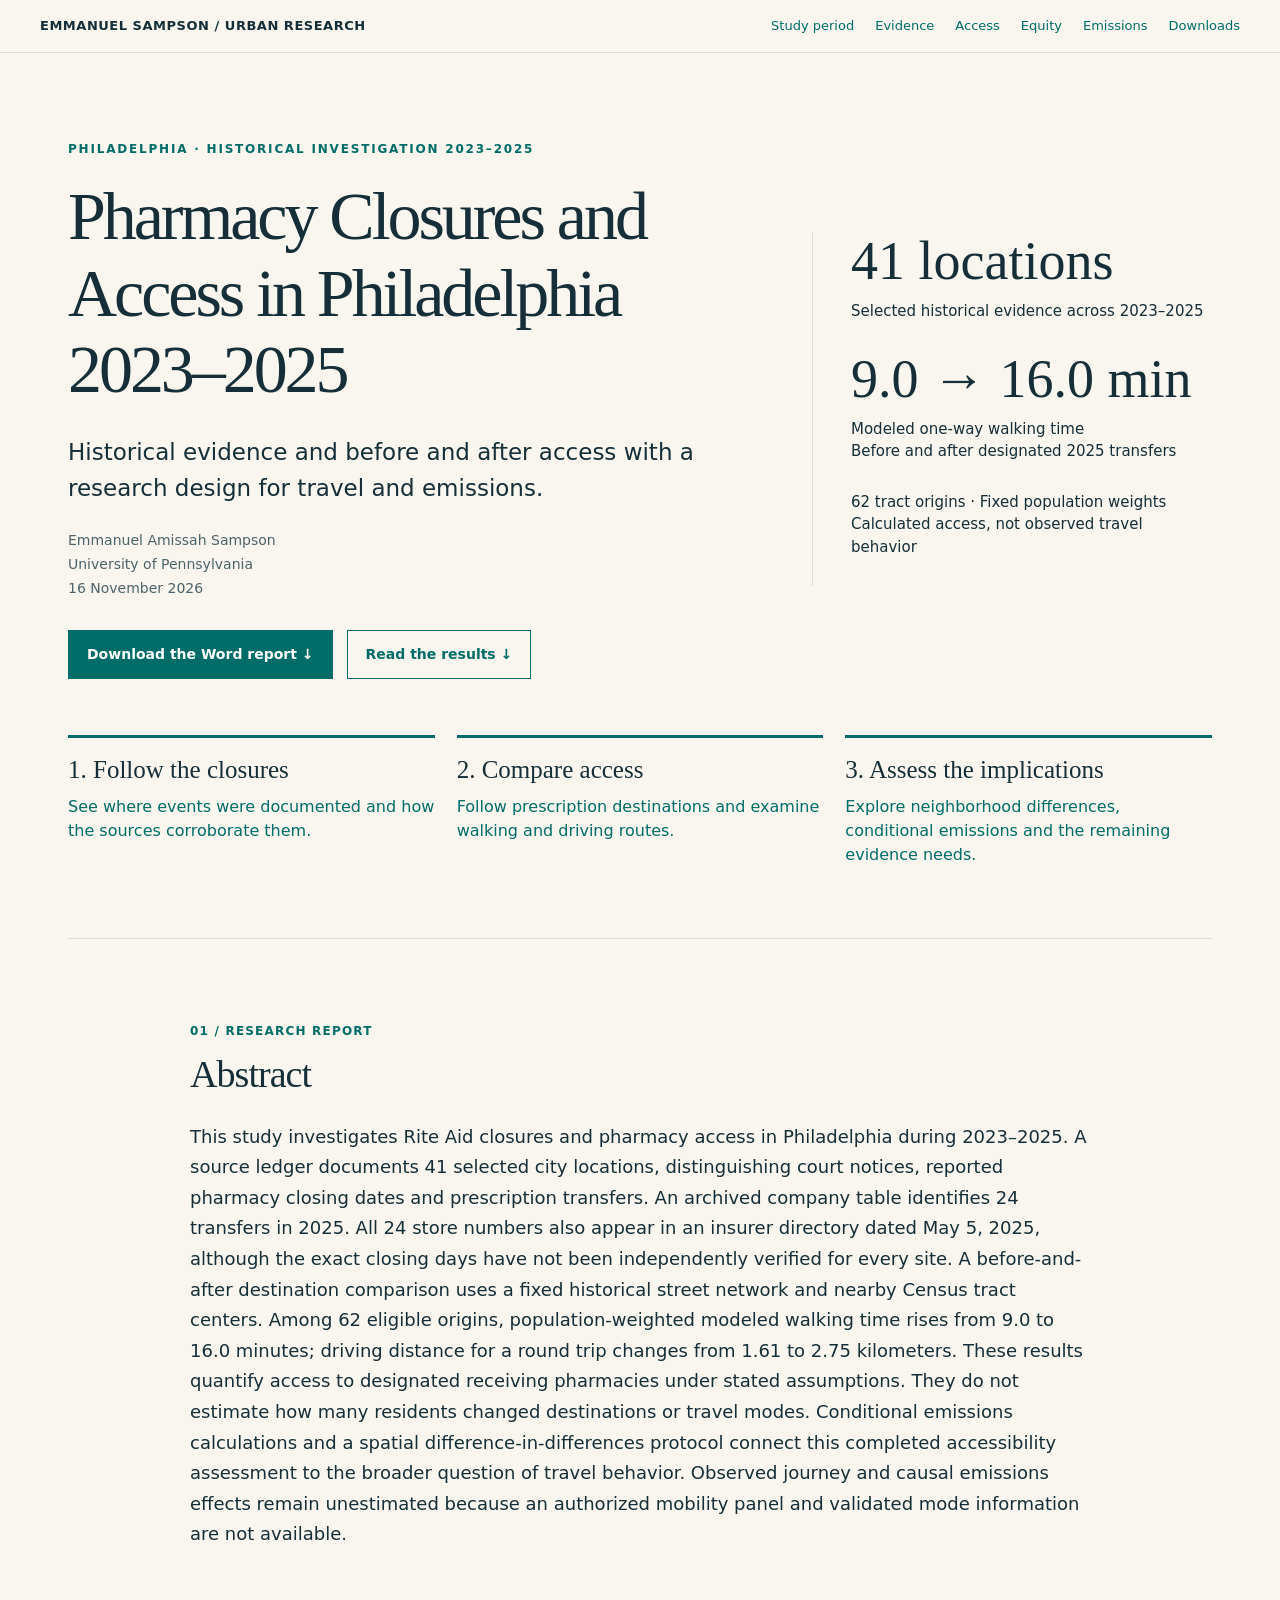
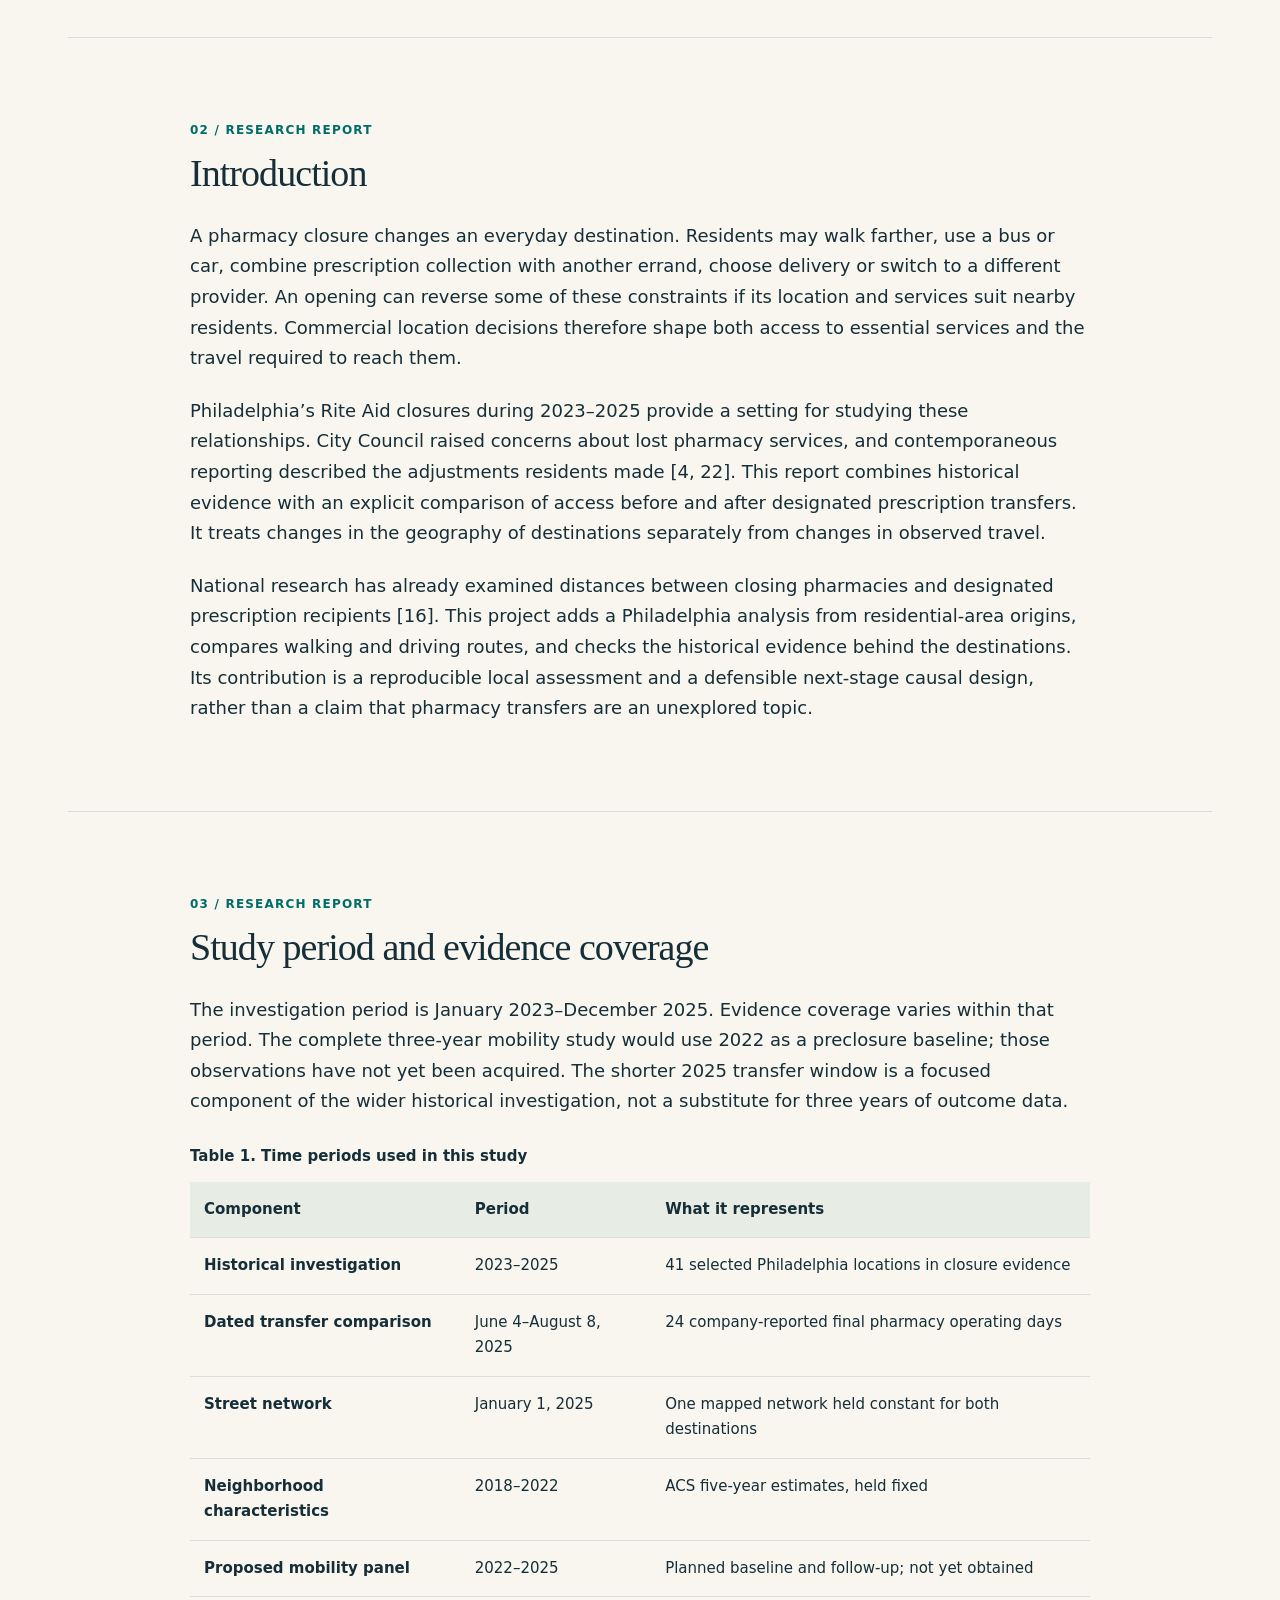
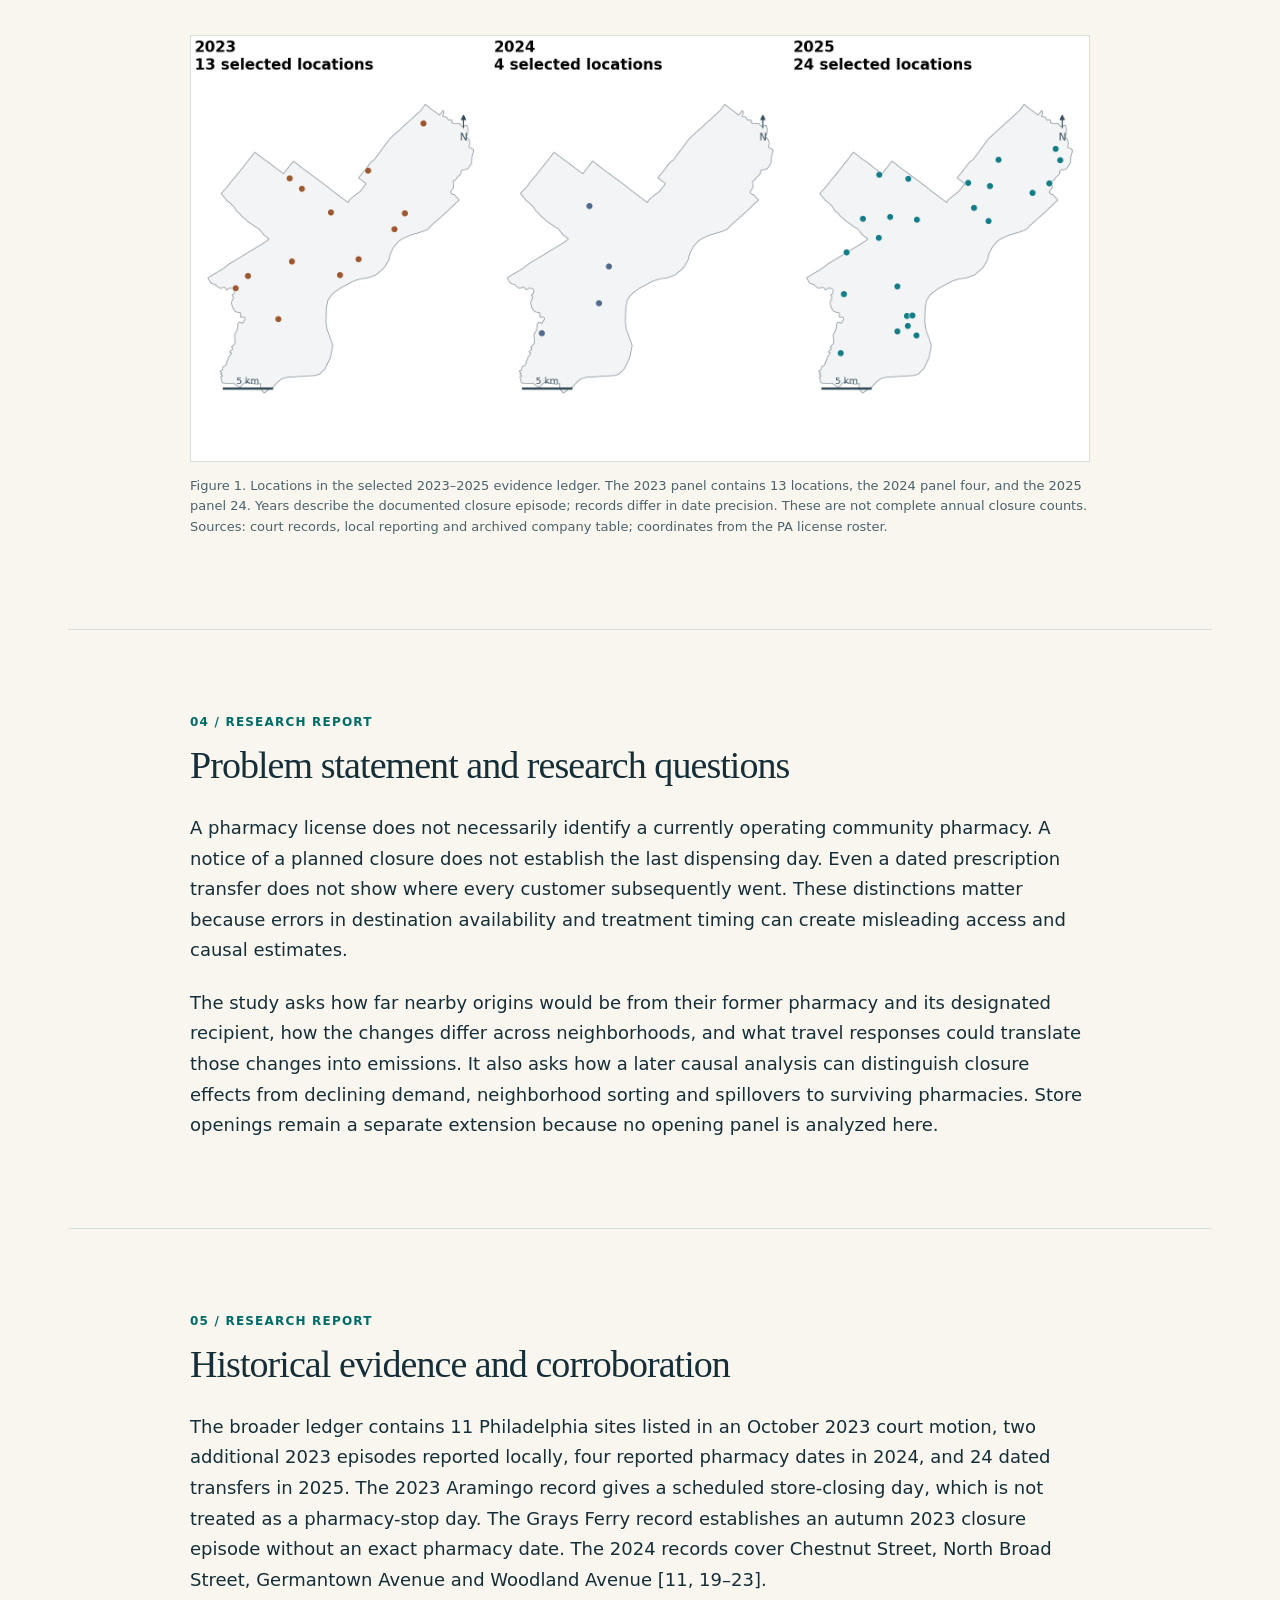
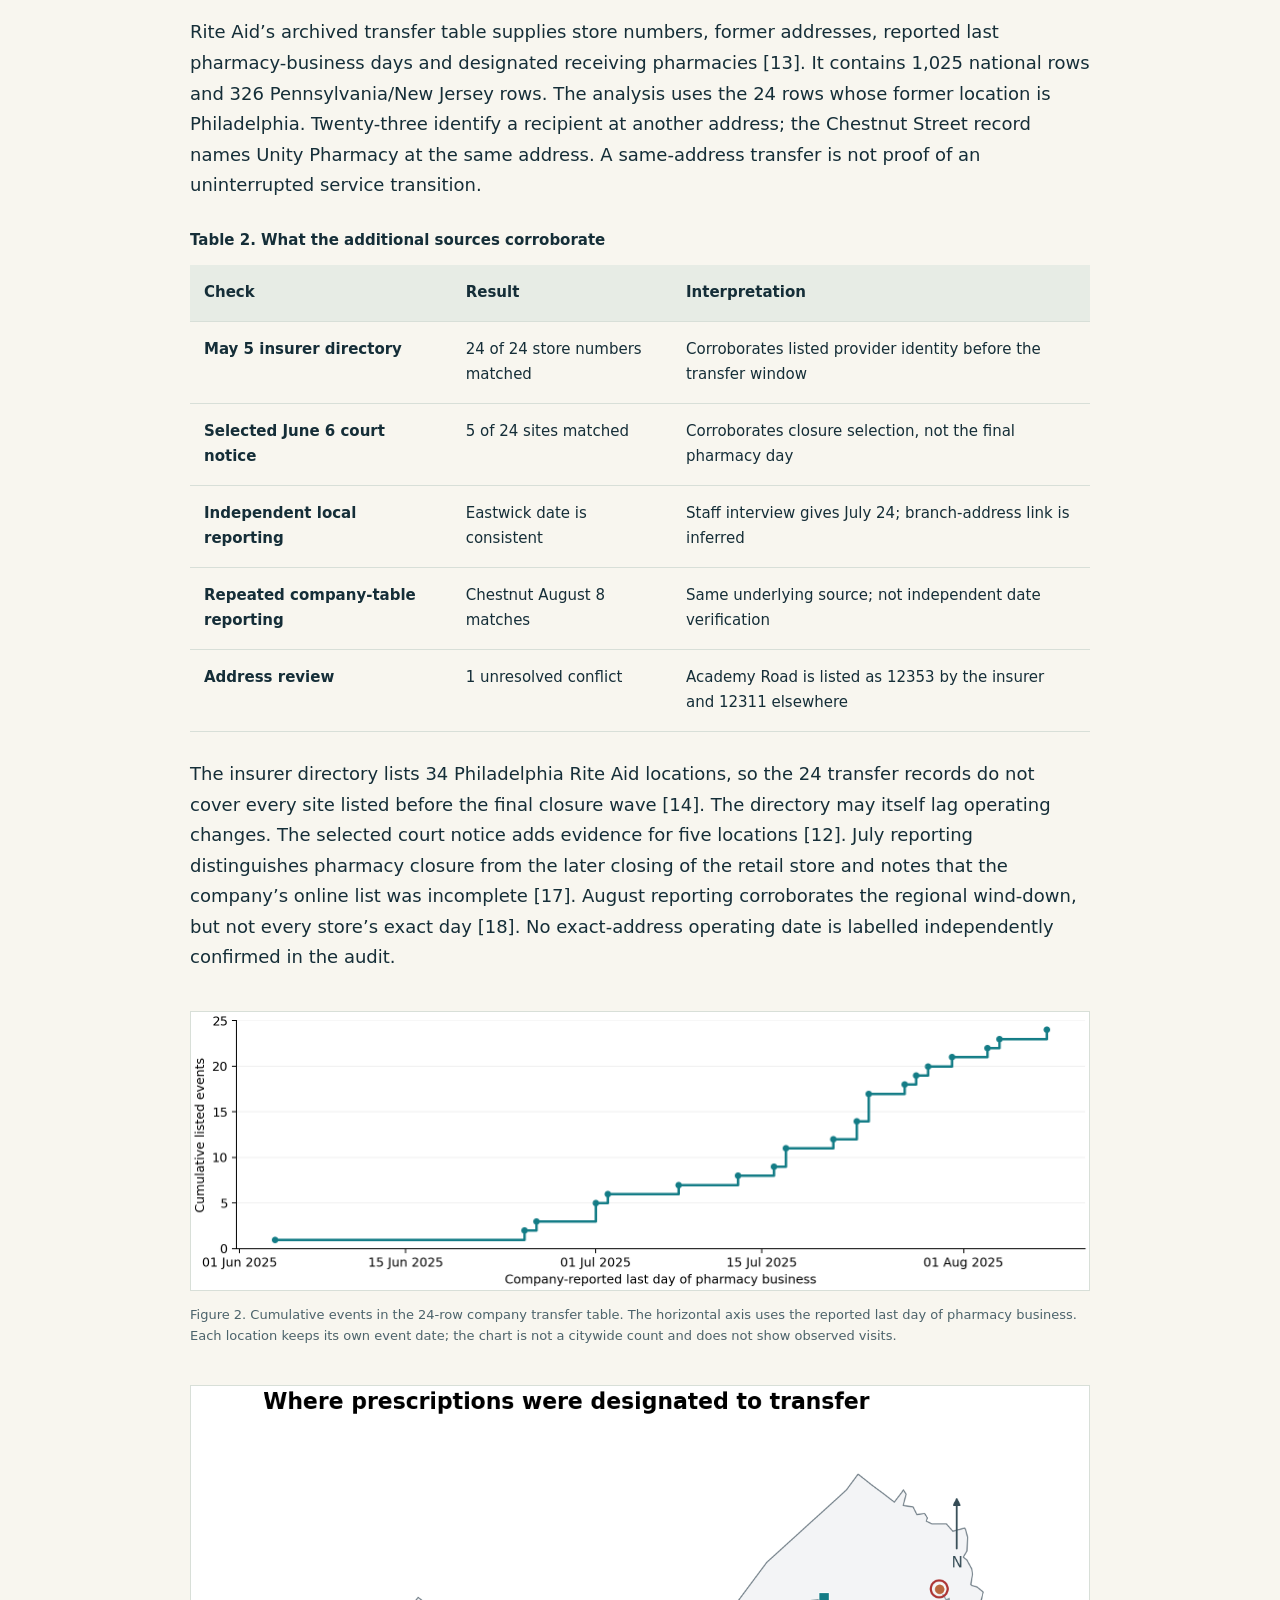
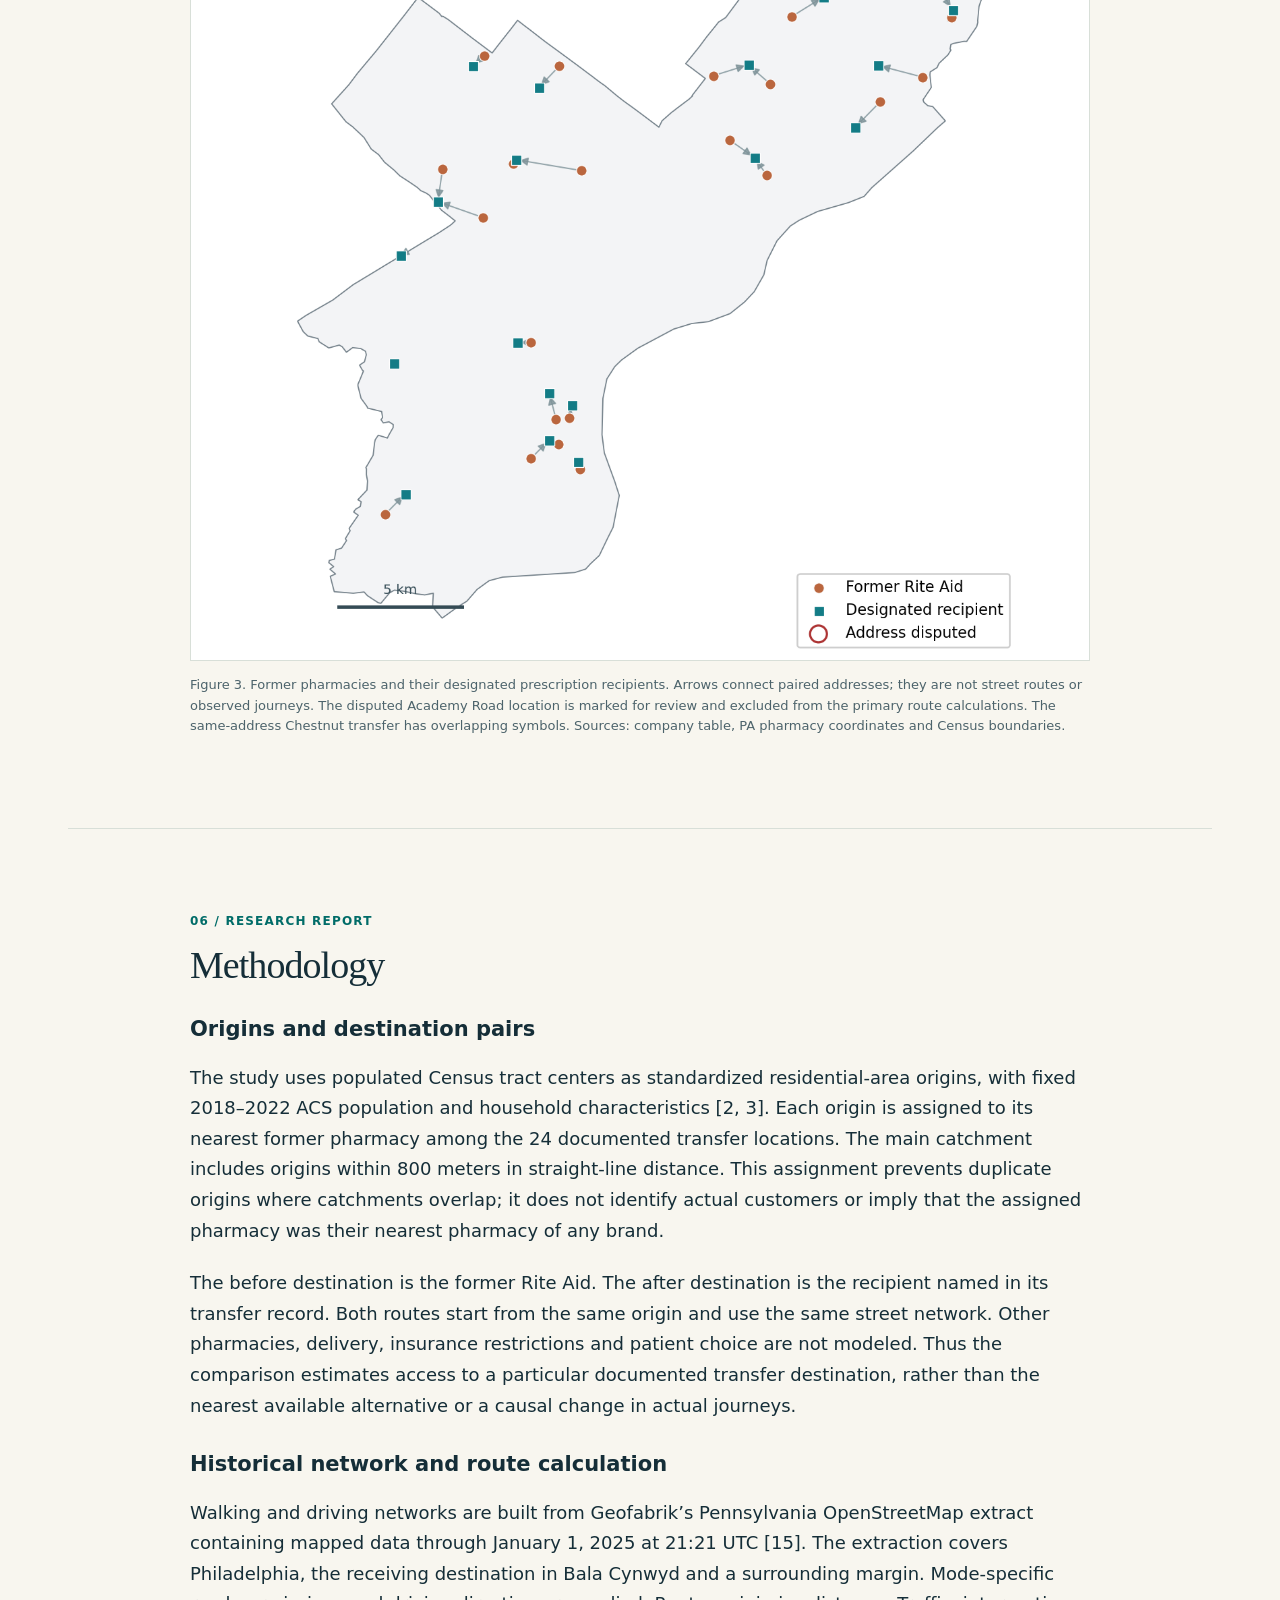
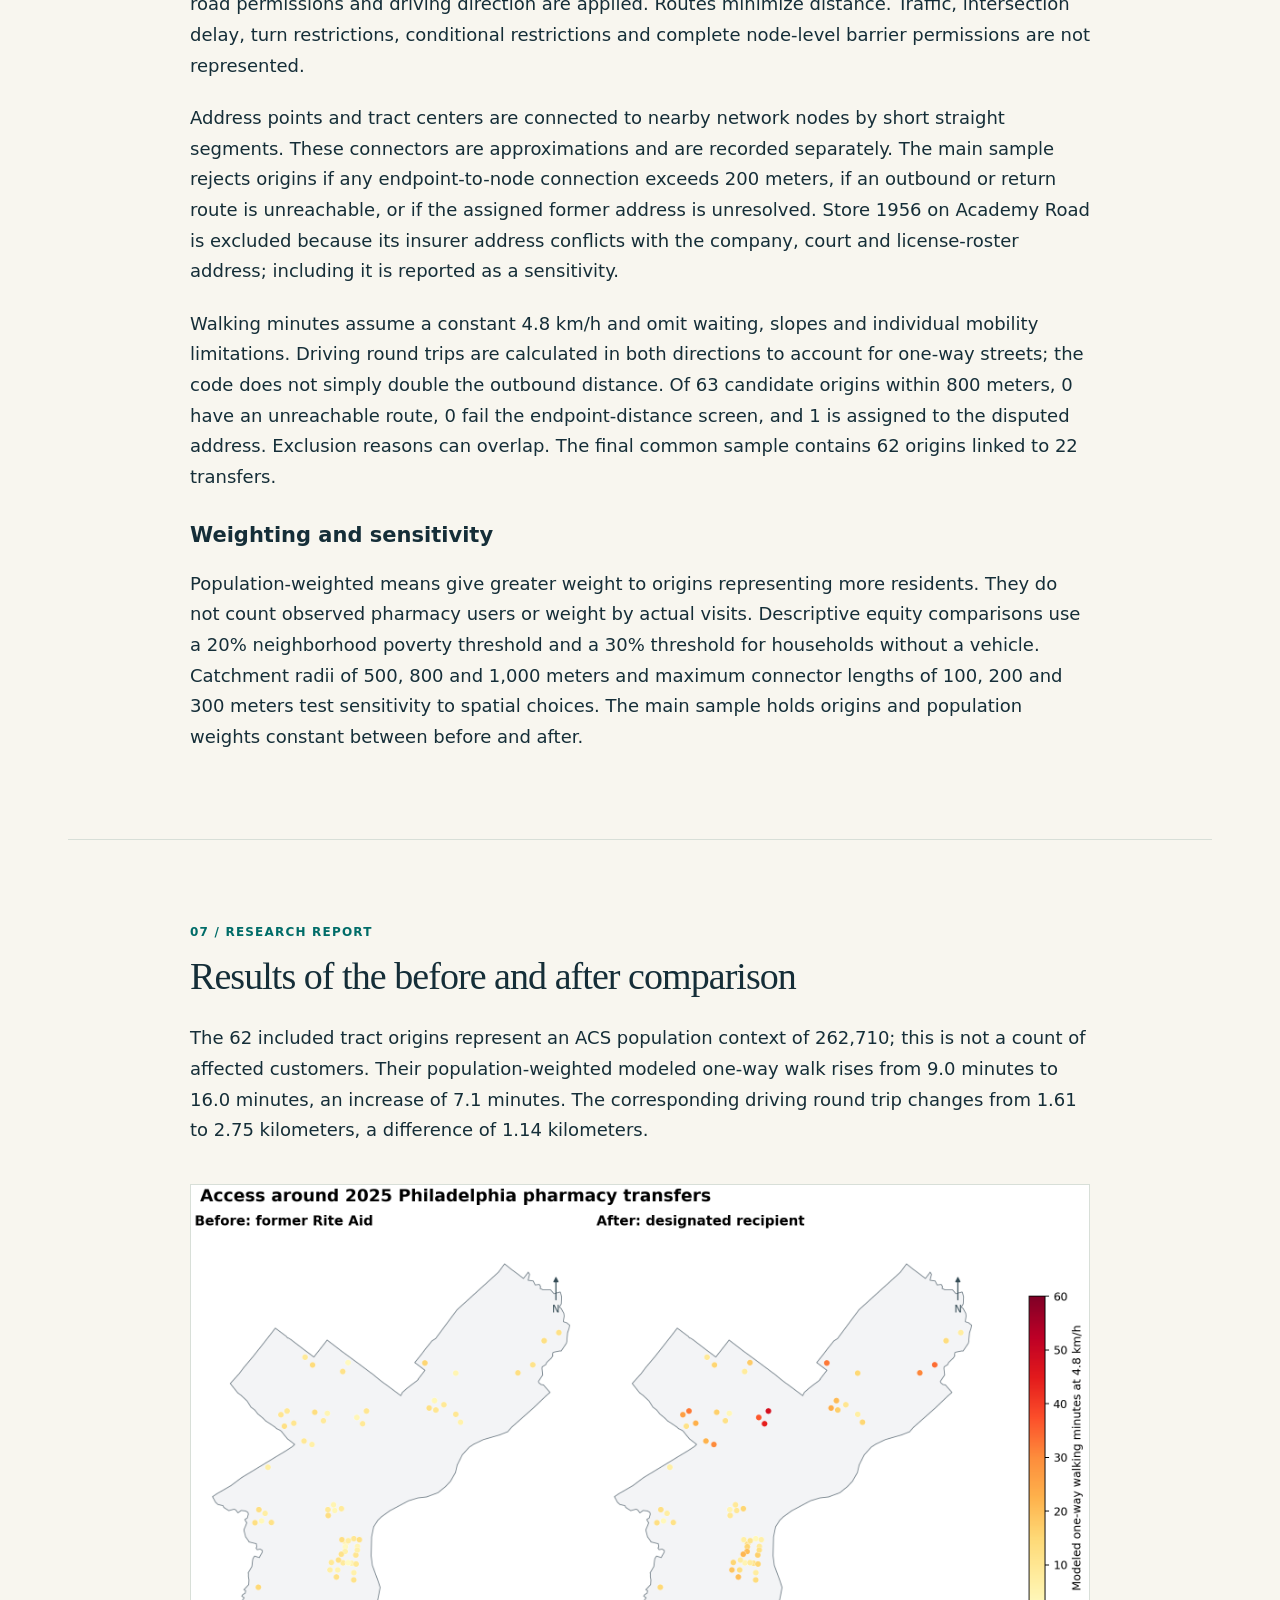
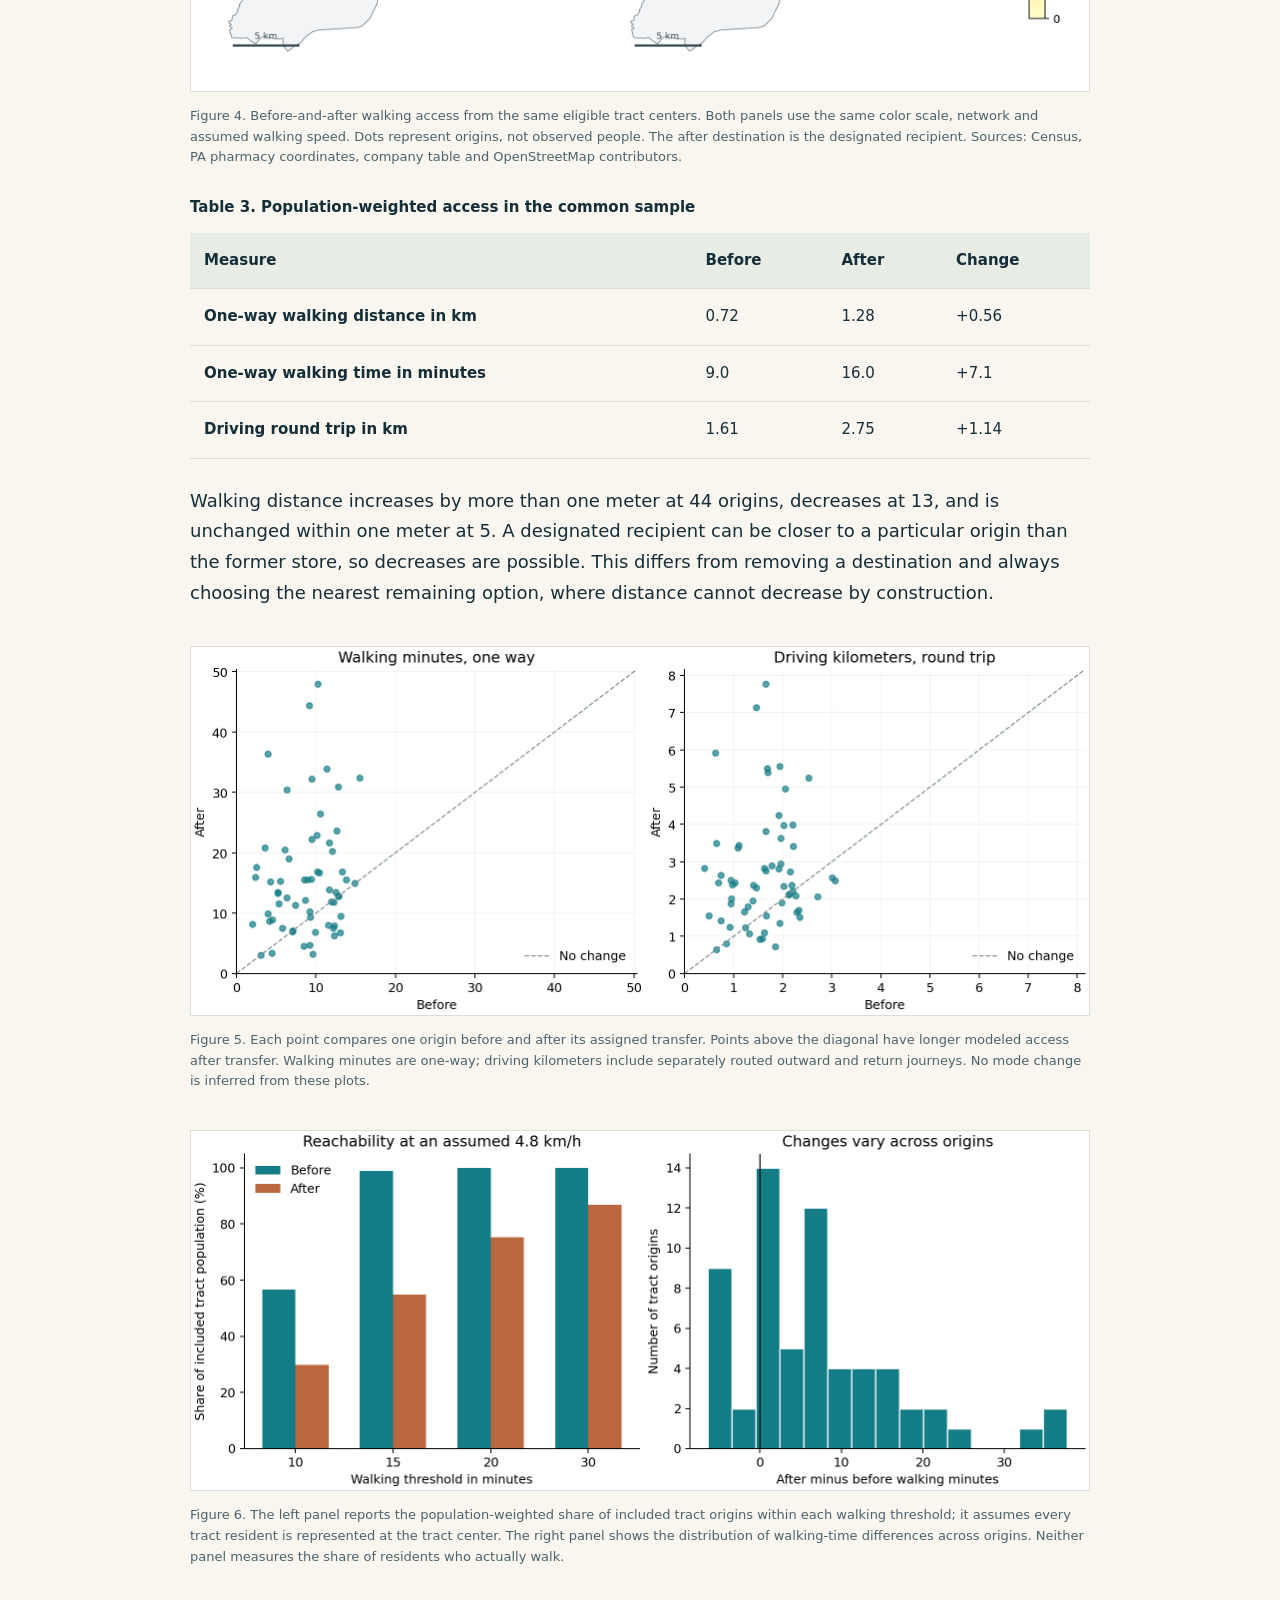
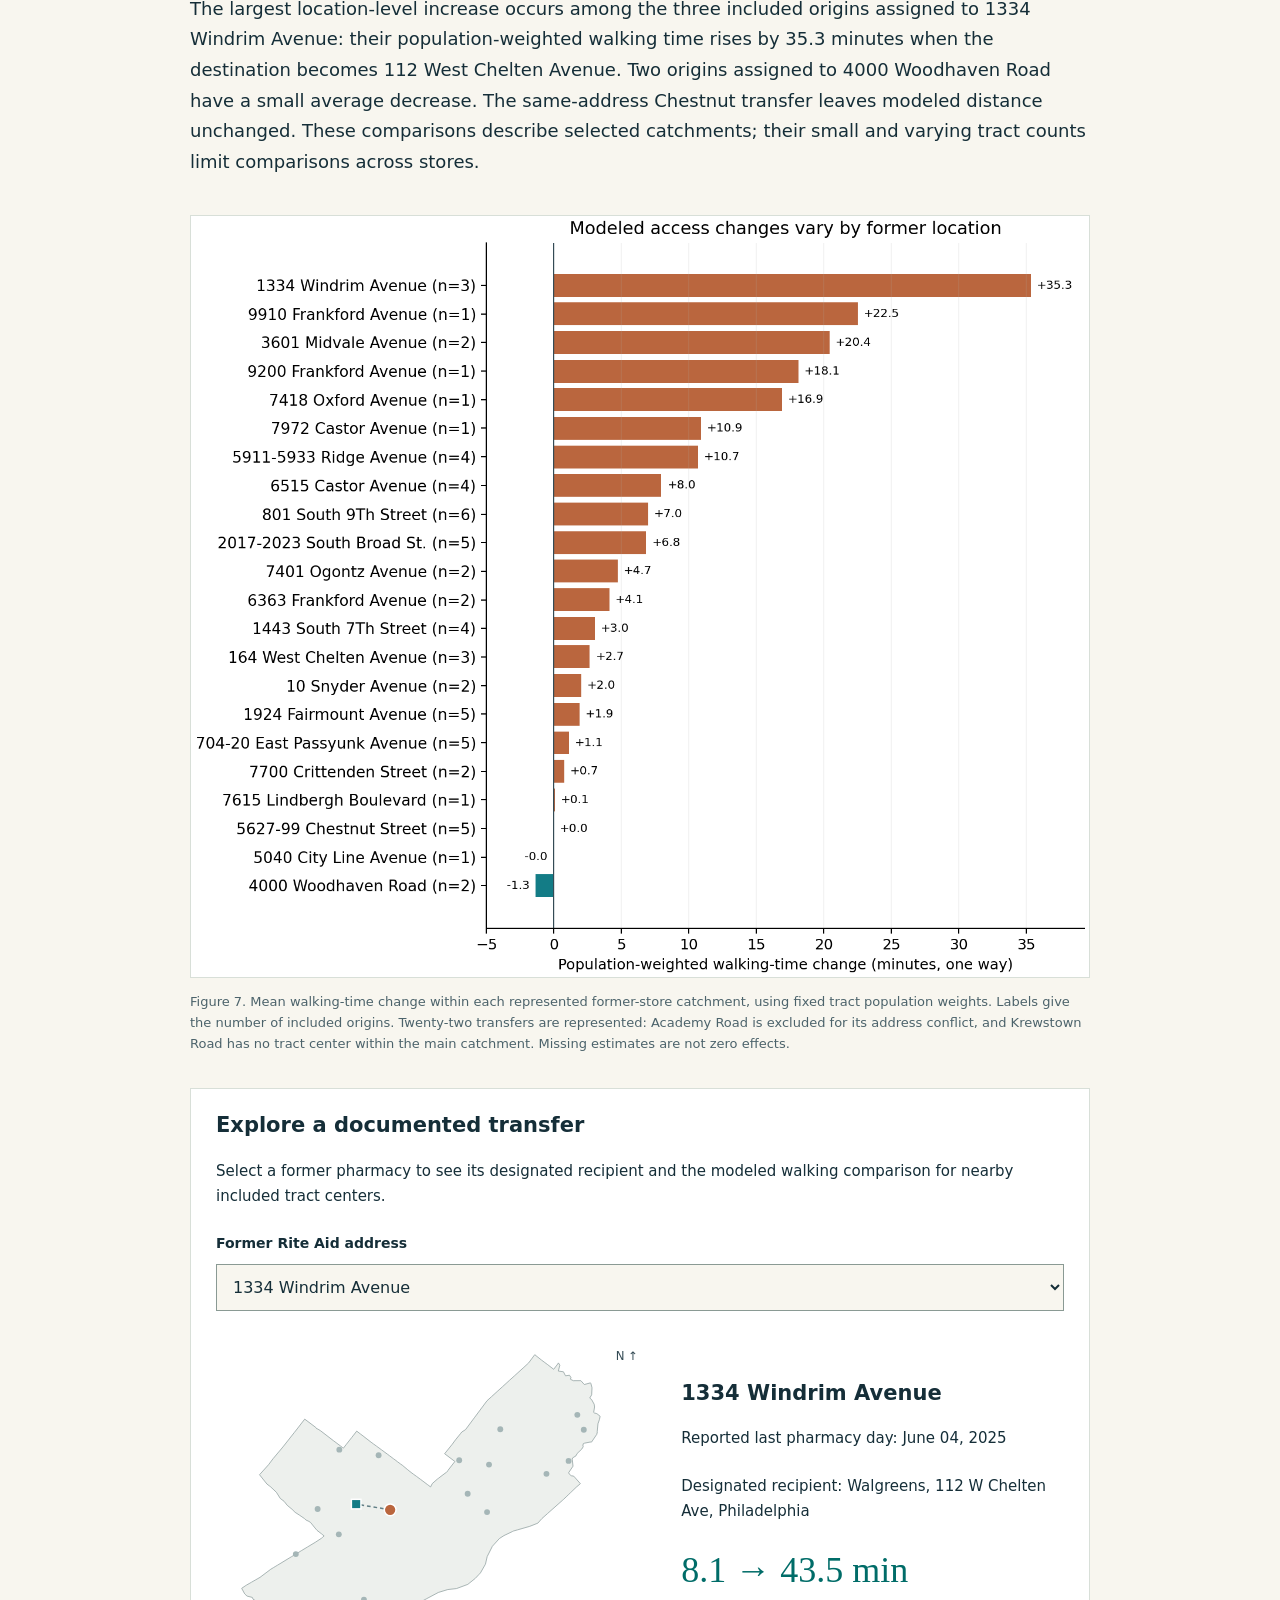
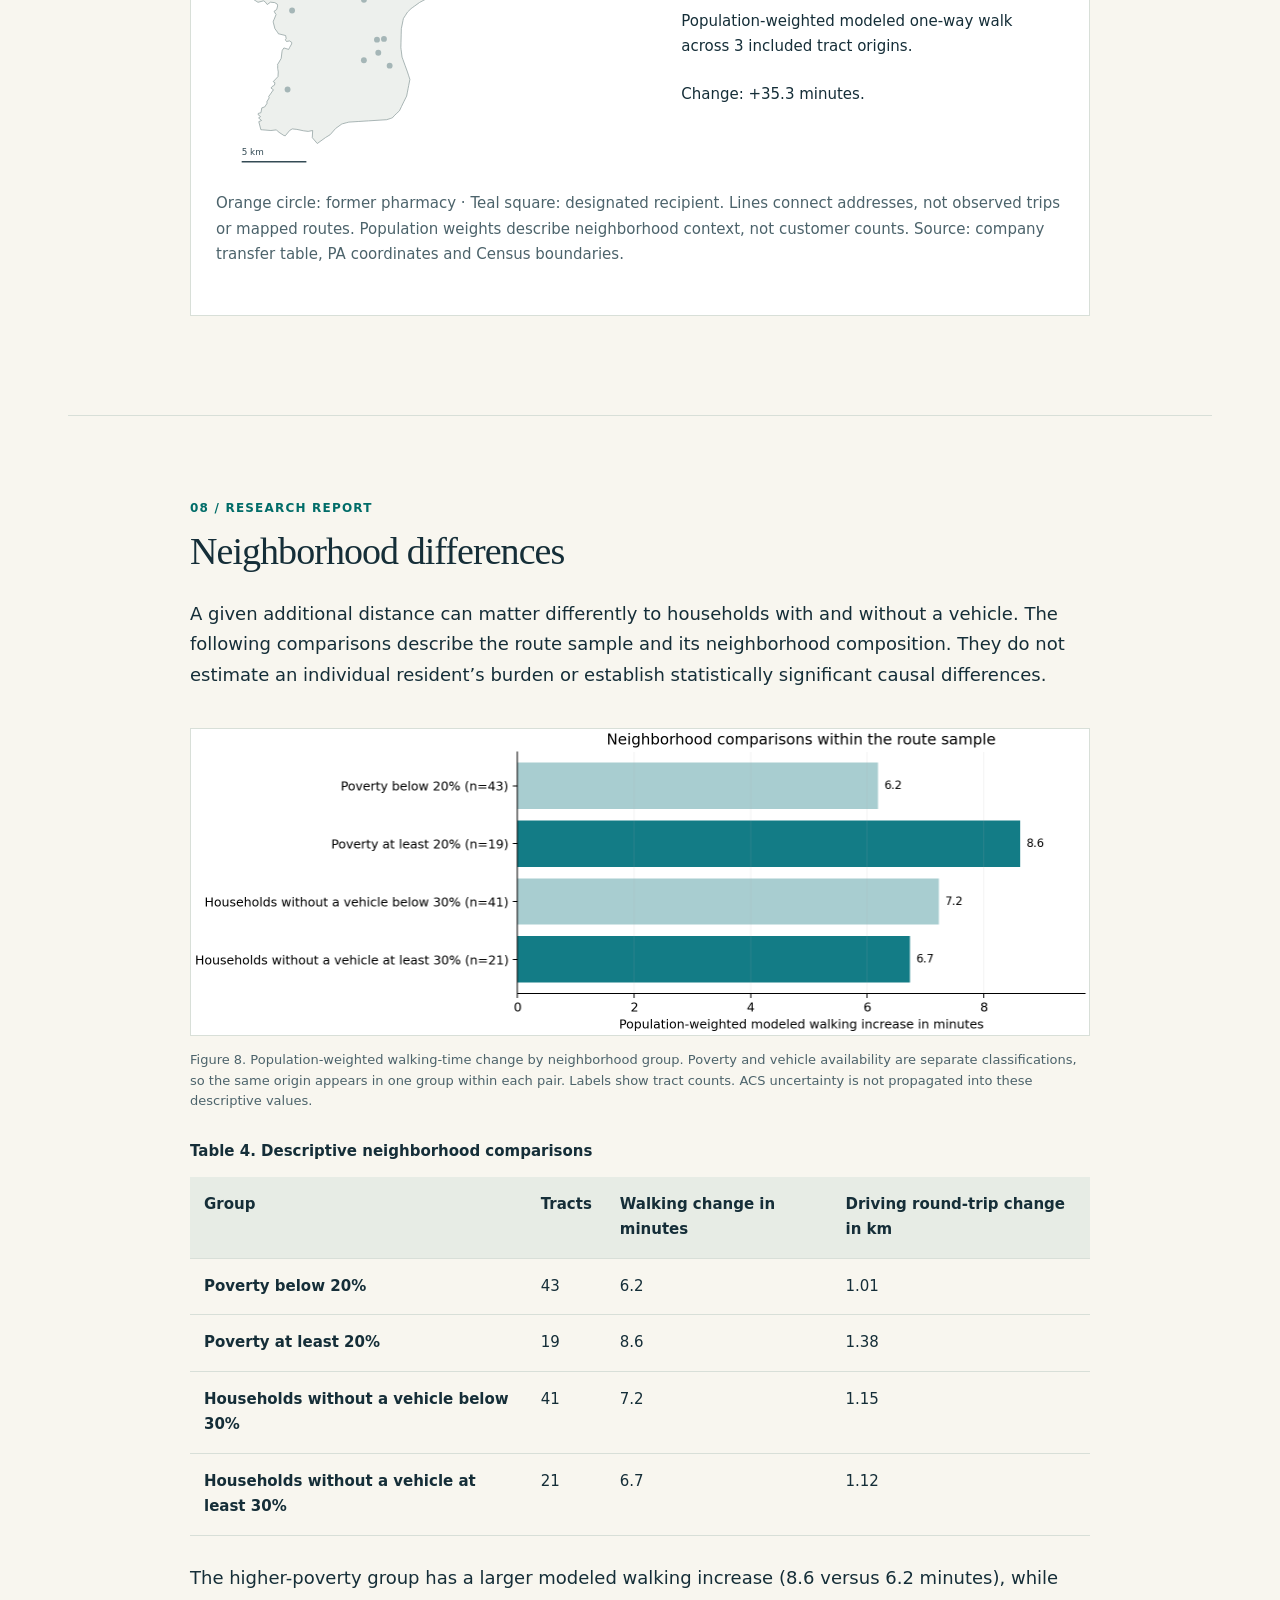
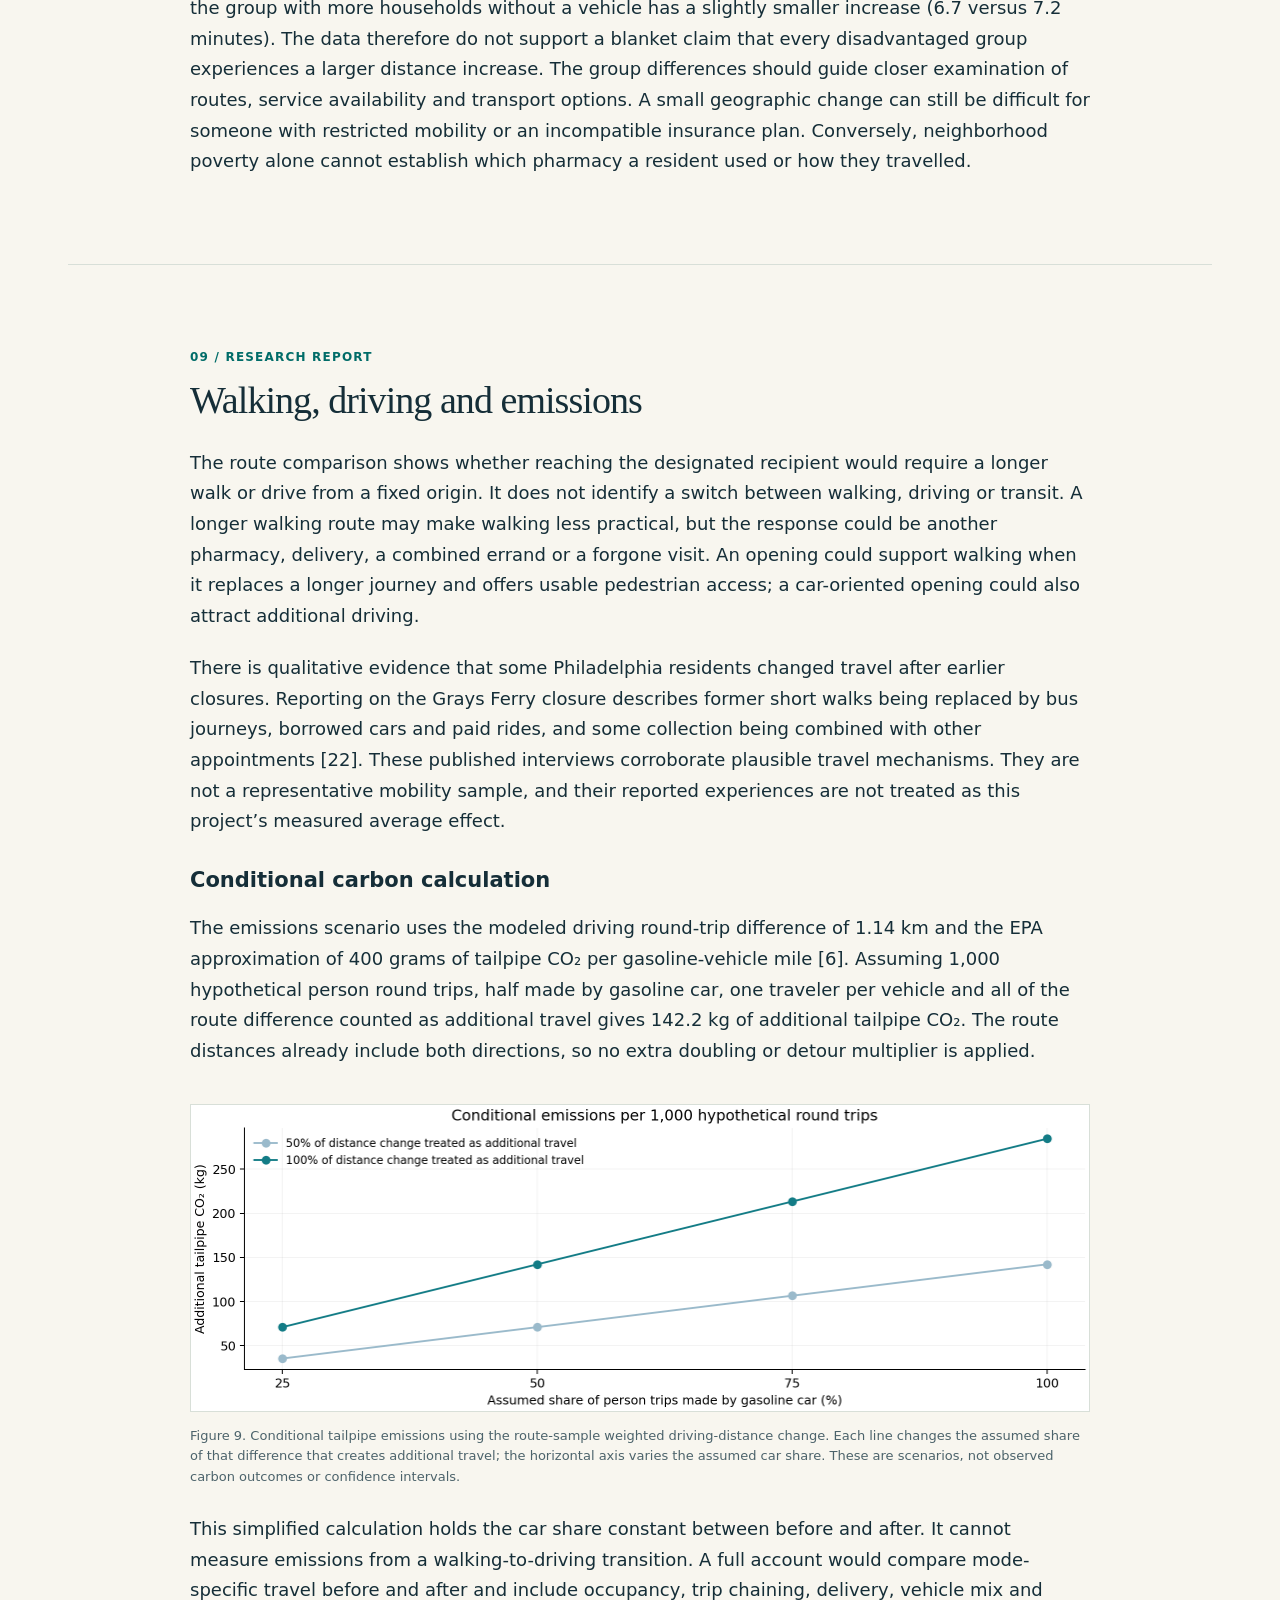
==== commit 0595a385: "Publish the 2023–2025 interactive visual study" ====
--- a/index.html
+++ b/index.html
@@ -1,17 +1,31 @@
 <!doctype html>
 <html lang="en"><head><meta charset="utf-8"><meta name="viewport" content="width=device-width,initial-scale=1">
-<title>Pharmacy Closures and Neighborhood Access in Philadelphia | Emmanuel Sampson</title><meta name="description" content="Research report on pharmacy access in Philadelphia, with findings, methodology, discussion, recommendations, limitations and a reproducible Jupyter notebook.">
+<title>Pharmacy Closures and Access in Philadelphia 2023–2025 | Emmanuel Sampson</title><meta name="description" content="Research report on pharmacy access in Philadelphia, with findings, methodology, discussion, recommendations, limitations and a reproducible Jupyter notebook.">
 <style>
 :root{--ink:#152e38;--muted:#4c636b;--paper:#f8f6ef;--teal:#006c68;--accent:#b44c2b;--line:#d8dfd8}*{box-sizing:border-box}html{scroll-behavior:smooth;scroll-padding-top:88px}body{margin:0;background:var(--paper);color:var(--ink);font:18px/1.7 system-ui,-apple-system,BlinkMacSystemFont,"Segoe UI",sans-serif}a{color:var(--teal);text-underline-offset:4px}a:hover{color:var(--accent)}a:focus-visible,button:focus-visible,input:focus-visible,select:focus-visible{outline:3px solid var(--accent);outline-offset:4px}.skip{position:absolute;left:16px;top:-70px;background:white;padding:10px;z-index:5}.skip:focus{top:8px}.nav{position:sticky;top:0;z-index:3;background:#f8f6eff5;border-bottom:1px solid var(--line);display:flex;justify-content:space-between;align-items:center;gap:22px;padding:15px max(24px,calc((100vw - 1200px)/2));font-size:13px}.brand{font-weight:800;letter-spacing:.04em;text-decoration:none;color:var(--ink);white-space:nowrap}.nav nav{display:flex;gap:21px;flex-wrap:wrap}.nav nav a{text-decoration:none}.wrap{max-width:1200px;margin:auto;padding:0 28px}.hero{padding:86px 0 56px;display:grid;grid-template-columns:1.5fr 1fr;gap:64px;align-items:center}.eyebrow{font-size:12px;letter-spacing:.15em;text-transform:uppercase;font-weight:800;color:var(--teal)}h1,h2,h3{line-height:1.12}h1{font-family:Georgia,serif;font-size:clamp(48px,6.3vw,81px);font-weight:500;letter-spacing:-.045em;margin:19px 0 28px}h2{font-family:Georgia,serif;font-size:clamp(32px,4vw,48px);font-weight:500;letter-spacing:-.025em;margin:12px 0 26px}h3{font-size:21px;margin-top:32px}.lede{font-size:23px;line-height:1.55;max-width:710px}.byline{font-size:14px;color:var(--muted)}.hero-side{border-left:1px solid var(--line);padding-left:38px}.hero-side strong{display:block;font:500 54px/1.1 Georgia,serif}.hero-side p{font-size:15px;line-height:1.5;margin:8px 0 28px}.tag{display:inline-block;border:1px solid var(--teal);padding:6px 11px;font-size:11px;font-weight:800;letter-spacing:.08em;text-transform:uppercase;color:var(--teal)}.actions{display:flex;gap:14px;flex-wrap:wrap;margin-top:29px}.button{display:inline-block;padding:12px 18px;background:var(--teal);color:white;text-decoration:none;font-size:14px;font-weight:700;border:1px solid var(--teal)}.button:hover{background:var(--ink);color:white}.button.alt{background:transparent;color:var(--teal)}.notice{border-left:4px solid var(--accent);background:#eee8dc;padding:20px 25px;font-size:16px}.notice strong{color:#8e3b20}.section{padding:65px 0;border-top:1px solid var(--line)}.section-grid{display:grid;grid-template-columns:220px 1fr;gap:48px}.section-label{font-size:12px;font-weight:800;letter-spacing:.1em;text-transform:uppercase;color:var(--teal);padding-top:17px}.prose{max-width:850px}.prose p{margin:0 0 21px}.wide{margin:38px 0 26px}figure{margin:0}figure img{width:100%;height:auto;display:block;background:white;border:1px solid var(--line)}figcaption{font-size:13px;color:var(--muted);line-height:1.6;padding:14px 0 0}.table-scroll{overflow:auto;margin:27px 0}table{border-collapse:collapse;width:100%;font-size:15px;text-align:left}th,td{border-bottom:1px solid var(--line);padding:15px 14px;vertical-align:top}thead{background:#e7ece5}tbody th{font-weight:600}.twocol{display:grid;grid-template-columns:1fr 1fr;gap:30px}.finding{border-top:3px solid var(--teal);padding:17px 0}.finding .number{font:500 43px/1.1 Georgia,serif}.finding p{font-size:15px;margin-top:10px}.quote{font:400 30px/1.4 Georgia,serif;border-left:3px solid var(--teal);padding:5px 0 5px 26px;margin:30px 0}.calc{background:var(--ink);color:white;padding:30px;margin-top:28px}.calc h3{margin-top:0}.calc p{font-size:14px;color:#d7e4df}.calc-grid{display:grid;grid-template-columns:1fr 1fr;gap:22px}.calc label{display:block;font-size:13px;margin-bottom:8px}.calc select,.calc input{width:100%;font:16px system-ui;padding:10px;background:#f8f6ef;color:var(--ink);border:1px solid #8a9a94}.calc output{font:500 47px/1.2 Georgia,serif;display:block;margin-top:24px}.calc small{font-size:12px;color:#cadad4}.formula{overflow-x:auto;background:#e9ede6;padding:17px 20px;font-family:monospace;font-size:14px}ol,ul{padding-left:24px}li{margin-bottom:13px}.sources{font-size:15px;line-height:1.7}.footer{padding:40px 28px;background:var(--ink);color:#dde7e2;font-size:13px}.footer-inner{max-width:1200px;margin:auto}.footer a{color:#b4ddd2}.mini{font-size:14px;color:var(--muted)}details{border-top:1px solid var(--line);padding:15px 0}summary{cursor:pointer;font-weight:650}details p{padding-top:14px;font-size:16px}@media(max-width:800px){.nav{position:relative;display:block;padding:15px 20px}.nav nav{gap:13px;margin-top:9px;font-size:12px}.hero{grid-template-columns:1fr;padding-top:43px;gap:25px}.hero-side{border-left:0;border-top:1px solid var(--line);padding:25px 0 0;display:grid;grid-template-columns:1fr 1fr;gap:22px}.hero-side strong{font-size:42px}.section-grid{grid-template-columns:1fr;gap:5px}.section{padding:43px 0}.wrap{padding:0 20px}.lede{font-size:21px}.twocol,.calc-grid{grid-template-columns:1fr}.section-label{padding:0}.calc{padding:22px}h1{font-size:56px}.quote{font-size:26px}}@media(prefers-reduced-motion:reduce){html{scroll-behavior:auto}}@media print{.nav,.actions,.calc{display:none}body{font-size:11pt;background:white}.hero,.section{padding:20px 0}.section-grid{display:block}h1{font-size:36pt}h2{font-size:23pt}a{color:inherit}figure,table{break-inside:avoid}}
 
 h1{font-size:clamp(44px,5.5vw,68px)}.hero{grid-template-columns:1.7fr 1fr}.prose h3{line-height:1.35}.report-section{max-width:900px;margin:auto}.report-section h2{font-size:38px}.report-section p{margin-bottom:22px}.references{overflow-wrap:anywhere}.references li{margin-bottom:20px}.references a{font-size:13px}@media(max-width:800px){.hero{grid-template-columns:1fr}h1{font-size:46px}.report-section h2{font-size:32px}}
+
+.story-guide{display:grid;grid-template-columns:repeat(3,1fr);gap:22px;margin:0 0 55px}.story-guide a{display:block;border-top:3px solid var(--teal);padding:16px 0;text-decoration:none;font-size:16px;line-height:1.5}.story-guide strong{display:block;font:500 25px/1.25 Georgia,serif;color:var(--ink);margin-bottom:9px}.explorer{margin:34px 0;padding:25px;background:white;border:1px solid var(--line)}.explorer h3{margin-top:0}.explorer label{display:block;font-size:14px;font-weight:700}.explorer select{width:100%;padding:12px;margin:8px 0 18px;font:16px system-ui;color:var(--ink);border:1px solid #8a9a94;background:var(--paper)}.explorer-grid{display:grid;grid-template-columns:1.15fr 1fr;gap:25px;align-items:center}.explorer svg{display:block;width:100%;height:auto}.explorer h4{font-size:21px;margin:0 0 15px}.explorer p{font-size:15px}.route-number{font:500 36px/1.3 Georgia,serif;color:var(--teal)}.hero-side .scope-note{grid-column:1/-1}.table-scroll caption{text-align:left;font-weight:650;padding:0 0 12px}.chart-link{font-size:12px}.report-section figure img{cursor:zoom-in}@media(max-width:700px){.story-guide,.explorer-grid{grid-template-columns:1fr}.story-guide{gap:5px}.explorer{padding:17px}.hero-side strong{font-size:37px}}@media print{.explorer,.story-guide{display:none}}
 </style></head><body>
-<a class="skip" href="#main">Skip to research</a><header class="nav"><a class="brand" href="#">EMMANUEL SAMPSON / URBAN RESEARCH</a><nav aria-label="Sections"><a href="#methodology">Methods</a><a href="#results">Results</a><a href="#travel">Travel and emissions</a><a href="#discussion">Discussion</a><a href="#records">Downloads</a></nav></header>
-<main id="main" class="wrap"><section class="hero"><div><div class="eyebrow">Philadelphia · Urban accessibility</div><h1>Pharmacy Closures and Neighborhood Access in Philadelphia</h1><p class="lede">A spatial scenario assessment and research agenda for travel and emissions.</p><p class="byline">Emmanuel Amissah Sampson<br>University of Pennsylvania<br>16 November 2026</p><div class="actions"><a class="button" href="outputs/public/Pharmacy_Access_Research_Report.docx">Download the Word report ↓</a><a class="button alt" href="#results">Read the results ↓</a></div></div><aside class="hero-side" aria-label="Main findings"><div><strong>32.4 m</strong><p>Population-weighted proximity increase<br>under the all-listed removal scenario</p></div><div><strong>67 of 391</strong><p>Populated tracts with a calculated increase</p></div><p>These are spatial scenario results. Actual changes in travel modes and emissions have not been measured.</p></aside></section>
-<section id="abstract" class="section"><div class="report-section"><div class="section-label">01 / Research report</div><h2>Abstract</h2><p>This study examines how pharmacy loss could change neighborhood access in Philadelphia and develops a research design for measuring subsequent travel and emissions. A Pennsylvania pharmacy-license roster was combined with 2018–2022 American Community Survey estimates and Census tract boundaries. The completed analysis removes all Rite Aid-labelled records simultaneously and recalculates the nearest listed pharmacy from each tract center. Across 391 populated tracts, the population-weighted straight-line distance increases by 32.4 meters. An increase occurs in 67 tracts, while the remaining 324 have no change. Restricting the inventory to selected chain names raises the calculated increase to 282.1 meters, showing substantial sensitivity to which destinations are counted. Neighborhood comparisons show no uniform disadvantage across the groups examined. These findings identify locations for further investigation and the importance of verifying the operating pharmacy network. The study does not measure historical changes in walking, driving or emissions. It provides conditional emissions calculations and a proposed quasi-experimental study using verified events, aggregate mobility data and explicit treatment of spatial spillovers.</p></div></section><section id="introduction" class="section"><div class="report-section"><div class="section-label">02 / Research report</div><h2>Introduction</h2><p>Pharmacies are everyday destinations and sources of essential services. When a nearby pharmacy closes, residents may need to travel farther, use another mode, combine the visit with other errands, arrange delivery or forgo the visit. A new pharmacy can make a destination easier to reach, although its effect depends on where it opens and how people reach it. Commercial location decisions therefore connect urban accessibility, transport and the distribution of essential services.</p><p>Philadelphia’s experience with Rite Aid closures during 2023–2025 provides a case for examining these connections. City Council raised concerns about pharmacy loss and access, and insurer communications documented closures and prescription transfers [4, 10]. Those records establish the relevance of the problem but do not provide a complete history of when each pharmacy operated.</p><p>The wider research agenda covers store openings, closures and relocations. This report concentrates on pharmacies in Philadelphia. It presents a completed spatial assessment, explains what the results imply for further research, and specifies the additional evidence needed to estimate changes in travel behavior and emissions.</p></div></section><section id="problem" class="section"><div class="report-section"><div class="section-label">03 / Research report</div><h2>Problem statement and research questions</h2><p>A count of pharmacies or a map of their locations cannot establish whether residents can obtain services conveniently. A registered location may be inactive or unavailable to the public; a nearby destination may be separated from residents by a river, a difficult crossing, limited opening hours or insurance restrictions. Similarly, a change in distance on a map does not establish how people changed their journeys.</p><p>The central problem is to distinguish changes in the geography of available destinations from changes in actual travel, and then to determine which changes can credibly be attributed to openings or closures. Surviving pharmacies may receive displaced visits, so nearby areas cannot automatically serve as unaffected comparison groups.</p><ol><li>How does removing Rite Aid-labelled locations change nearest-pharmacy proximity, and how sensitive is that result to the destination inventory?</li><li>How are the calculated changes distributed across neighborhoods with different poverty rates and levels of vehicle availability?</li><li>Under what conditions would closures or openings encourage walking, driving or changes in emissions?</li><li>What data and comparison strategy are needed to estimate historical effects while accounting for spatial spillovers?</li></ol><p>The first two questions are evaluated with the public spatial data. The third is addressed through transport mechanisms and conditional calculations. The fourth is developed as the next empirical stage. Store openings are part of that agenda; no opening event is estimated in the completed analysis.</p></div></section><section id="methodology" class="section"><div class="report-section"><div class="section-label">04 / Research report</div><h2>Methodology</h2><h3>Study area and data</h3><p>The analysis covers Philadelphia’s 408 Census tracts, of which 391 have a positive population estimate. These populated tracts contain an estimated 1,593,208 residents. The Pennsylvania roster contains 3,324 license records statewide; 817 fall within Philadelphia and a 10 km surrounding buffer on the Pennsylvania side. Of those 817 records, 109 match the Rite Aid name, including 78 inside the city. These are candidate records rather than verified counts of operating stores or historical closures [1].</p><p>Six ACS tables provide population, household vehicle availability, poverty, income, age and racial or ethnic composition [2]. Census boundaries define tract geometry and the New Jersey coverage check [3]. The public data were downloaded with source URLs, retrieval times and checksums retained in a manifest. The license roster’s portal update is July 2025. Its records are not a reconstruction of the operating network in 2023.</p><p>A separate audit matches store numbers, addresses and cities from two court-filed lists to the roster [11, 12]. Only the specified exhibits are extracted. Filing dates remain separate from operating dates, and the scenario inventory is unchanged.</p><h3>Measuring proximity under removal</h3><p>Each tract is represented by its geometric center, calculated in a meter-based coordinate system, EPSG:26918. The code measures the straight-line distance to the nearest eligible pharmacy, removes all Rite Aid-labelled entries at once, and repeats the calculation. The difference is the modeled one-way proximity increase. A population-weighted mean gives more weight to tracts with larger populations; it is not an average of residents’ observed trips.</p><p>Two inventories are compared. The first includes all listed pharmacy records in the study area. The second retains selected recognizable chain names. The restricted inventory omits independent pharmacies and may still contain inactive records. The two results are sensitivity scenarios rather than lower and upper bounds on the historical effect.</p><h3>The New Jersey coverage check</h3><p>New Jersey pharmacy locations are absent from the available inventory. Fifty populated tracts have centers less than 2 km from New Jersey county geometry. A nearby pharmacy across the state boundary could therefore be missing from their calculated alternatives. The 2 km threshold is a practical data-coverage screen; it is not a walking-distance standard.</p><div class="table-scroll"><table><caption>Table 1. Treatment of tracts near New Jersey</caption><thead><tr><th scope="col">Analysis</th><th scope="col">Tracts included</th><th scope="col">Treatment of the 50 flagged tracts</th></tr></thead><tbody><tr><th scope="row">Main maps and proximity results</th><td>391</td><td>Included</td></tr><tr><th scope="row">Separate border sensitivity</th><td>341</td><td>Excluded for comparison</td></tr><tr><th scope="row">Secondary prediction comparison</th><td>341</td><td>Excluded from fitting and evaluation</td></tr></tbody></table></div><p>The main descriptive analysis therefore retains all 391 populated tracts. Excluding the 50 flagged tracts lowers the population-weighted increase from 32.4 to 30.3 meters. This comparison does not correct the missing inventory, and some origins farther from the boundary may also use New Jersey pharmacies.</p><h3>Equity and prediction comparisons</h3><p>The study compares population-weighted changes across neighborhood groups, using a 20% poverty threshold and a 30% threshold for households without a vehicle. Tracts with missing group information are omitted from that comparison. These descriptive contrasts do not include significance tests and cannot identify the experience of individuals within a tract.</p><p>A secondary exercise tests whether baseline access and neighborhood characteristics predict the calculated proximity increase. A training-sample median, ridge regression and random forest are evaluated on five contiguous geographic holdouts. Training origins within 1 km of test origins are excluded, and preprocessing is fitted within each training sample. The target is a calculated scenario outcome, not observed travel. This comparison assesses predictive information in the chosen features; prediction is not needed to calculate the spatial scenario itself.</p></div></section><section id="results" class="section"><div class="report-section"><div class="section-label">05 / Research report</div><h2>Results</h2><h3>Court records show why the inventory needs historical verification</h3><p>The two selected court lists contain 101 Pennsylvania and New Jersey locations, including 16 Philadelphia sites. Eleven city sites appear in the October 2023 motion and five in the June 2025 notice. All 16 match records in the scenario roster [11, 12]. The presence of the 2023-listed sites shows why a July 2025 portal update cannot certify that every entry was operating then. The filings identify closure plans, but none supplies a verified last pharmacy-operating day. This partial collection therefore strengthens the inventory audit without identifying historical treatment dates.</p><h3>Access changes are concentrated in a minority of tracts</h3><p>With all listed destinations eligible, the population-weighted nearest distance rises from 421.2 to 453.6 meters, an increase of 32.4 meters. Sixty-seven tracts (17.1% of populated tracts) have an increase greater than one meter. The other 324 have no calculated increase because a remaining listed destination is already as close or closer than the removed records.</p><p>The 67 tracts contain an estimated 281,655 residents. That number describes the population of those tracts; it does not count people observed to have lost access. A citywide average also conceals the larger changes in some individual areas.</p><h3>The inventory changes the result substantially</h3><p>The selected chain-name inventory produces a population-weighted increase of 282.1 meters, about 8.7 times the all-listed result. This difference shows how strongly the calculated loss depends on the alternatives counted. It does not establish which inventory is correct. The all-listed inventory may overstate usable alternatives, while the chain-name restriction excludes legitimate independent pharmacies.</p><figure class="wide"><img src="[data-uri]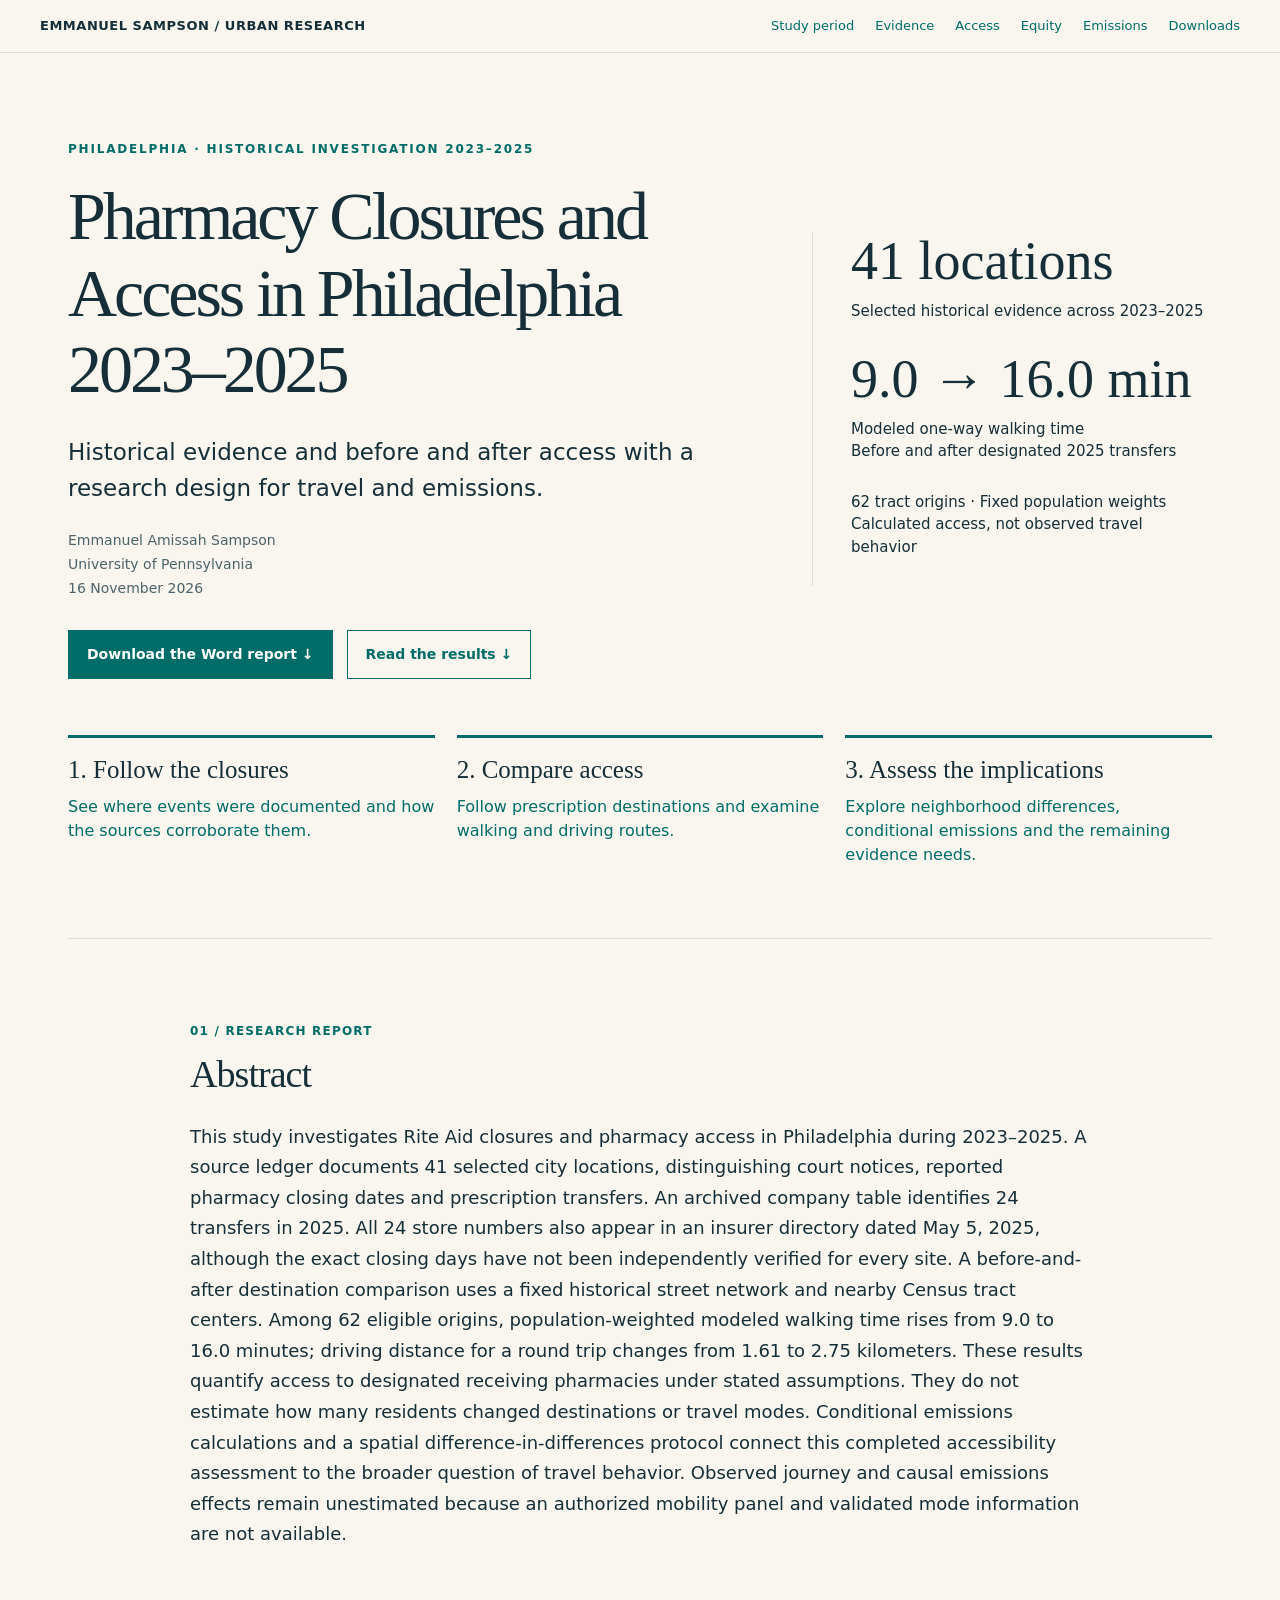
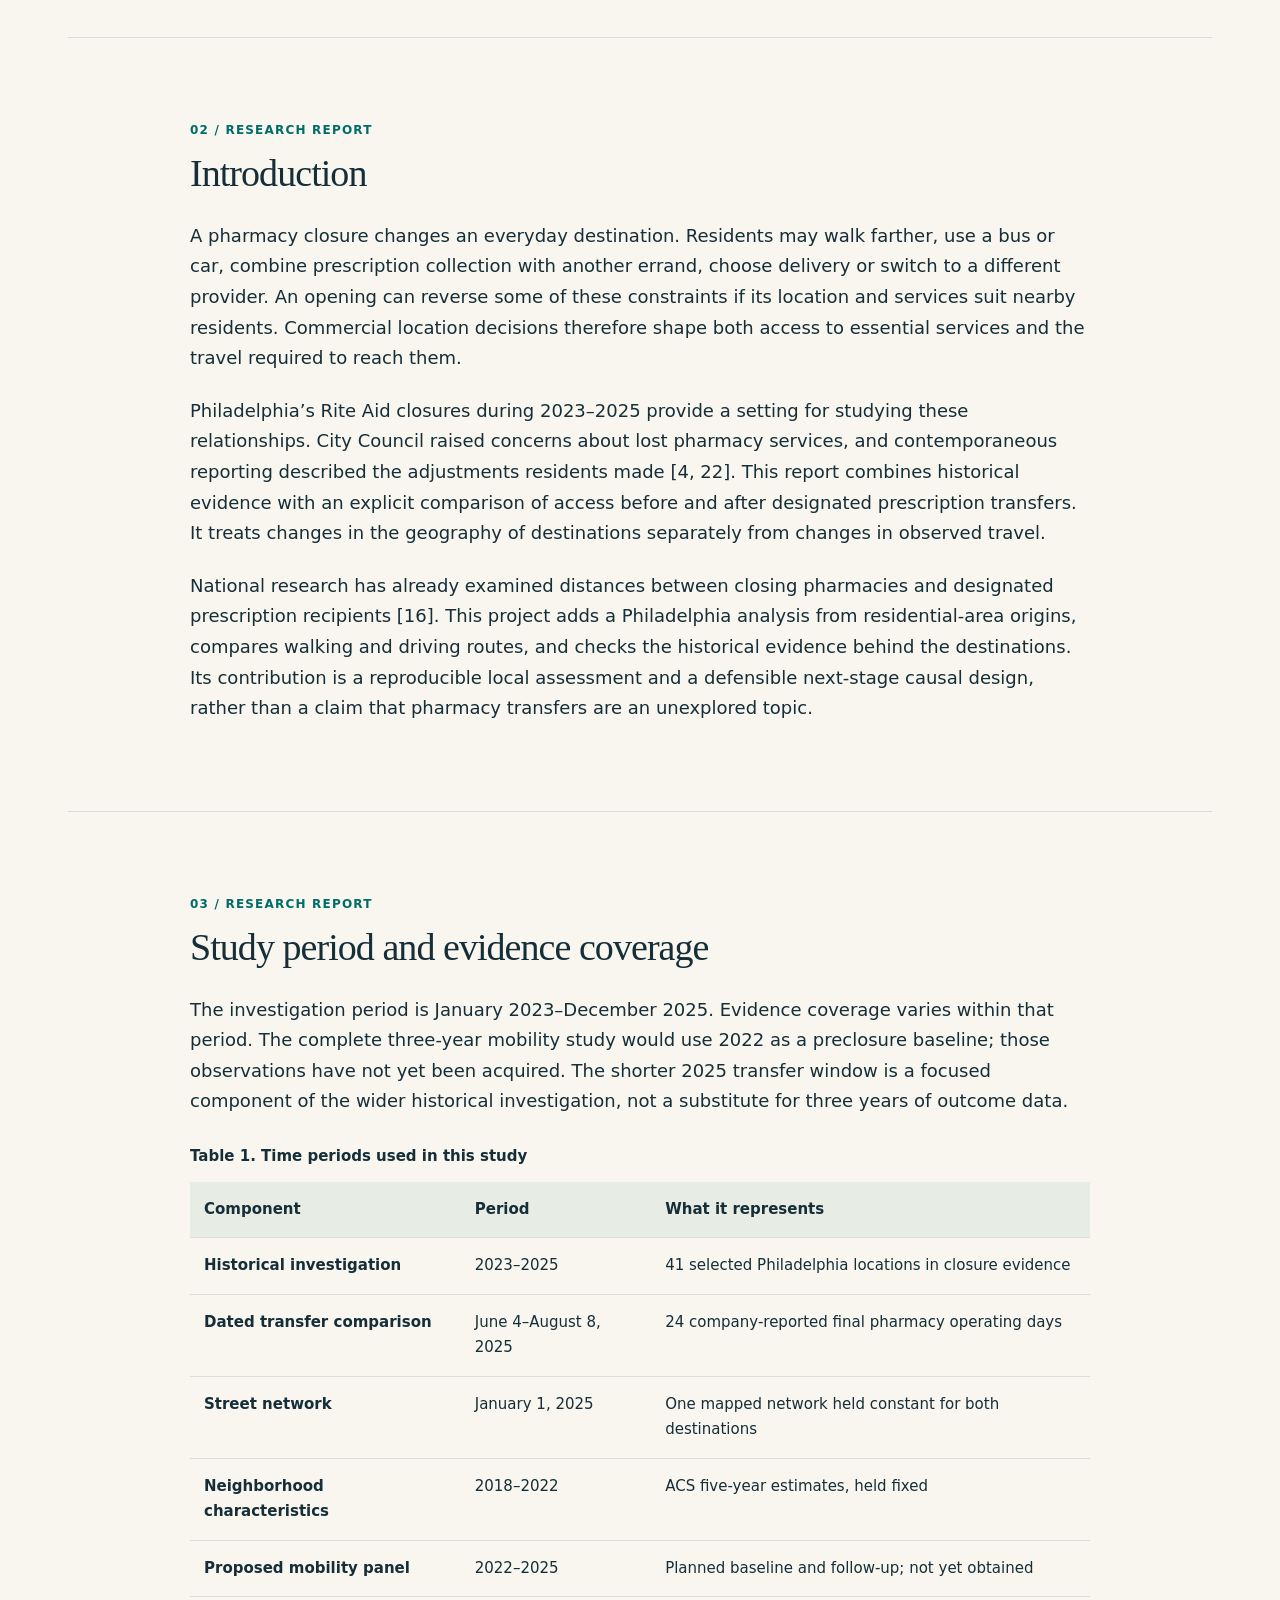
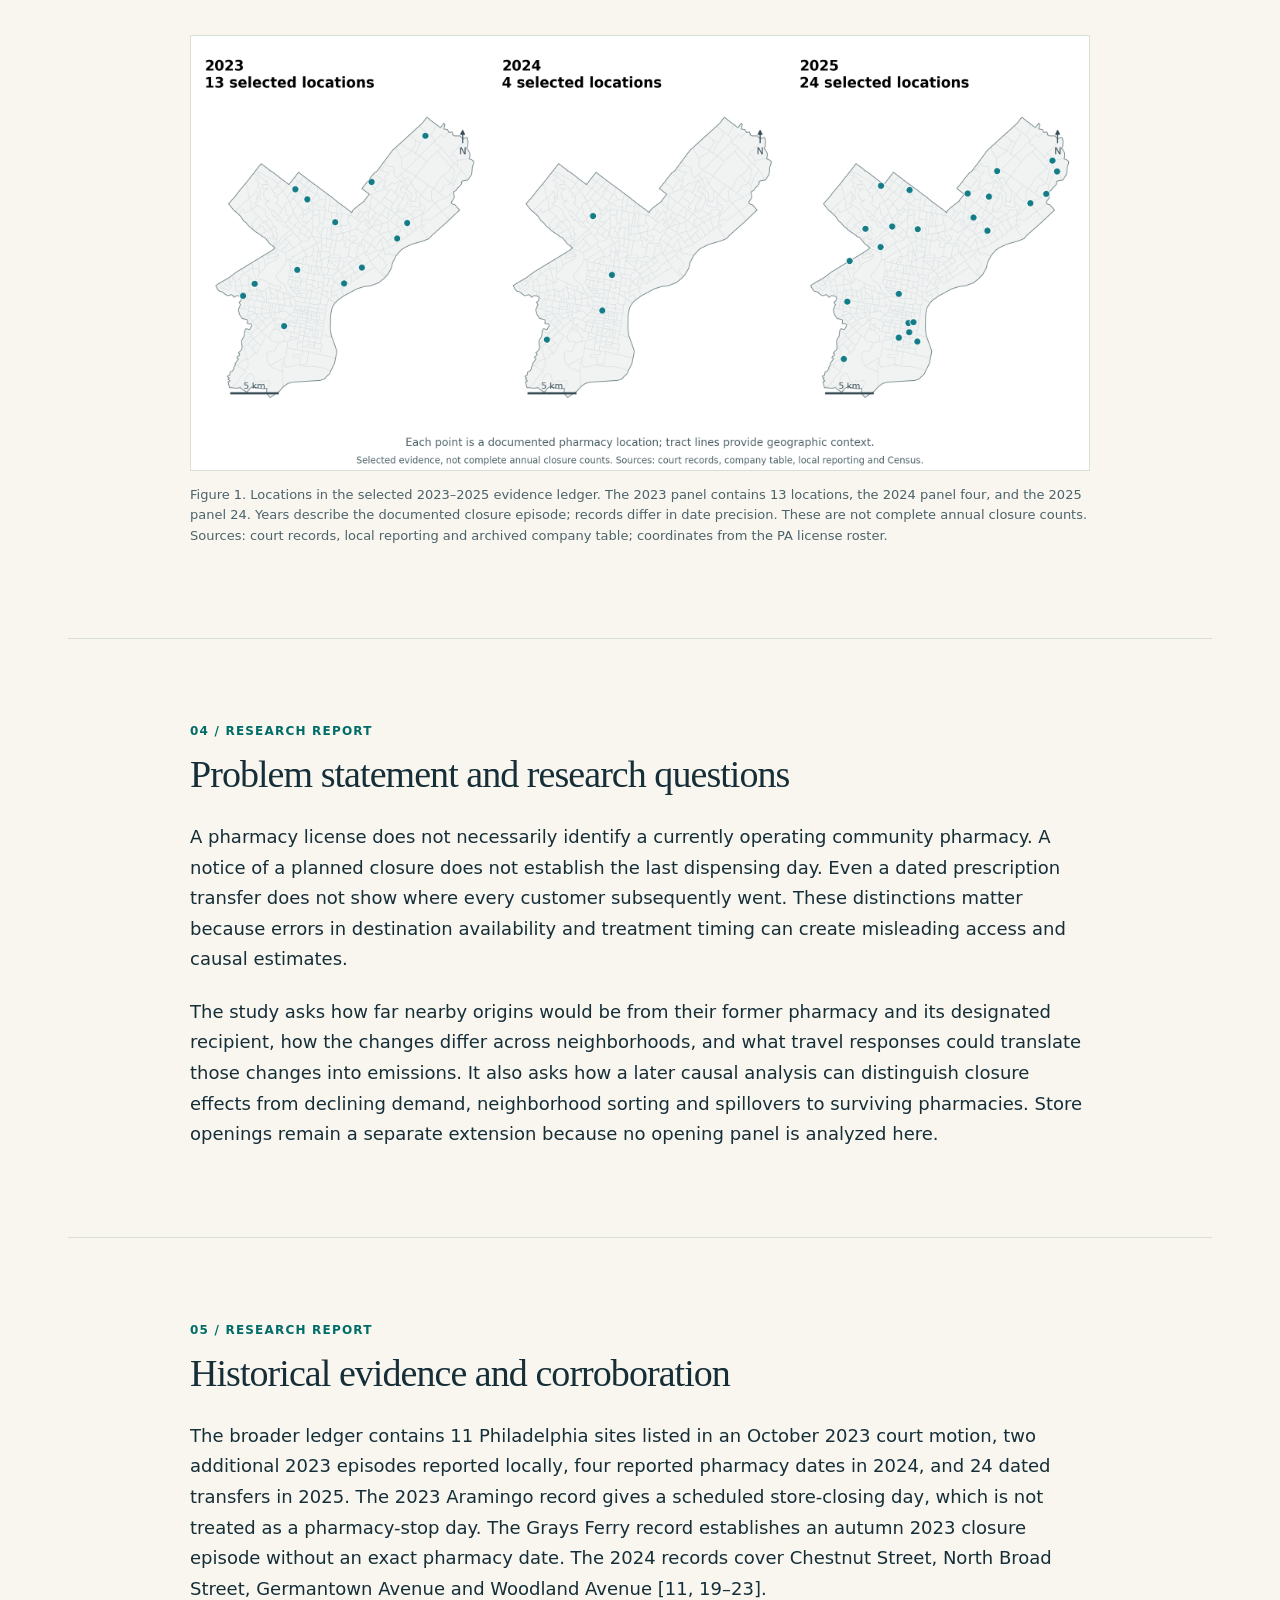
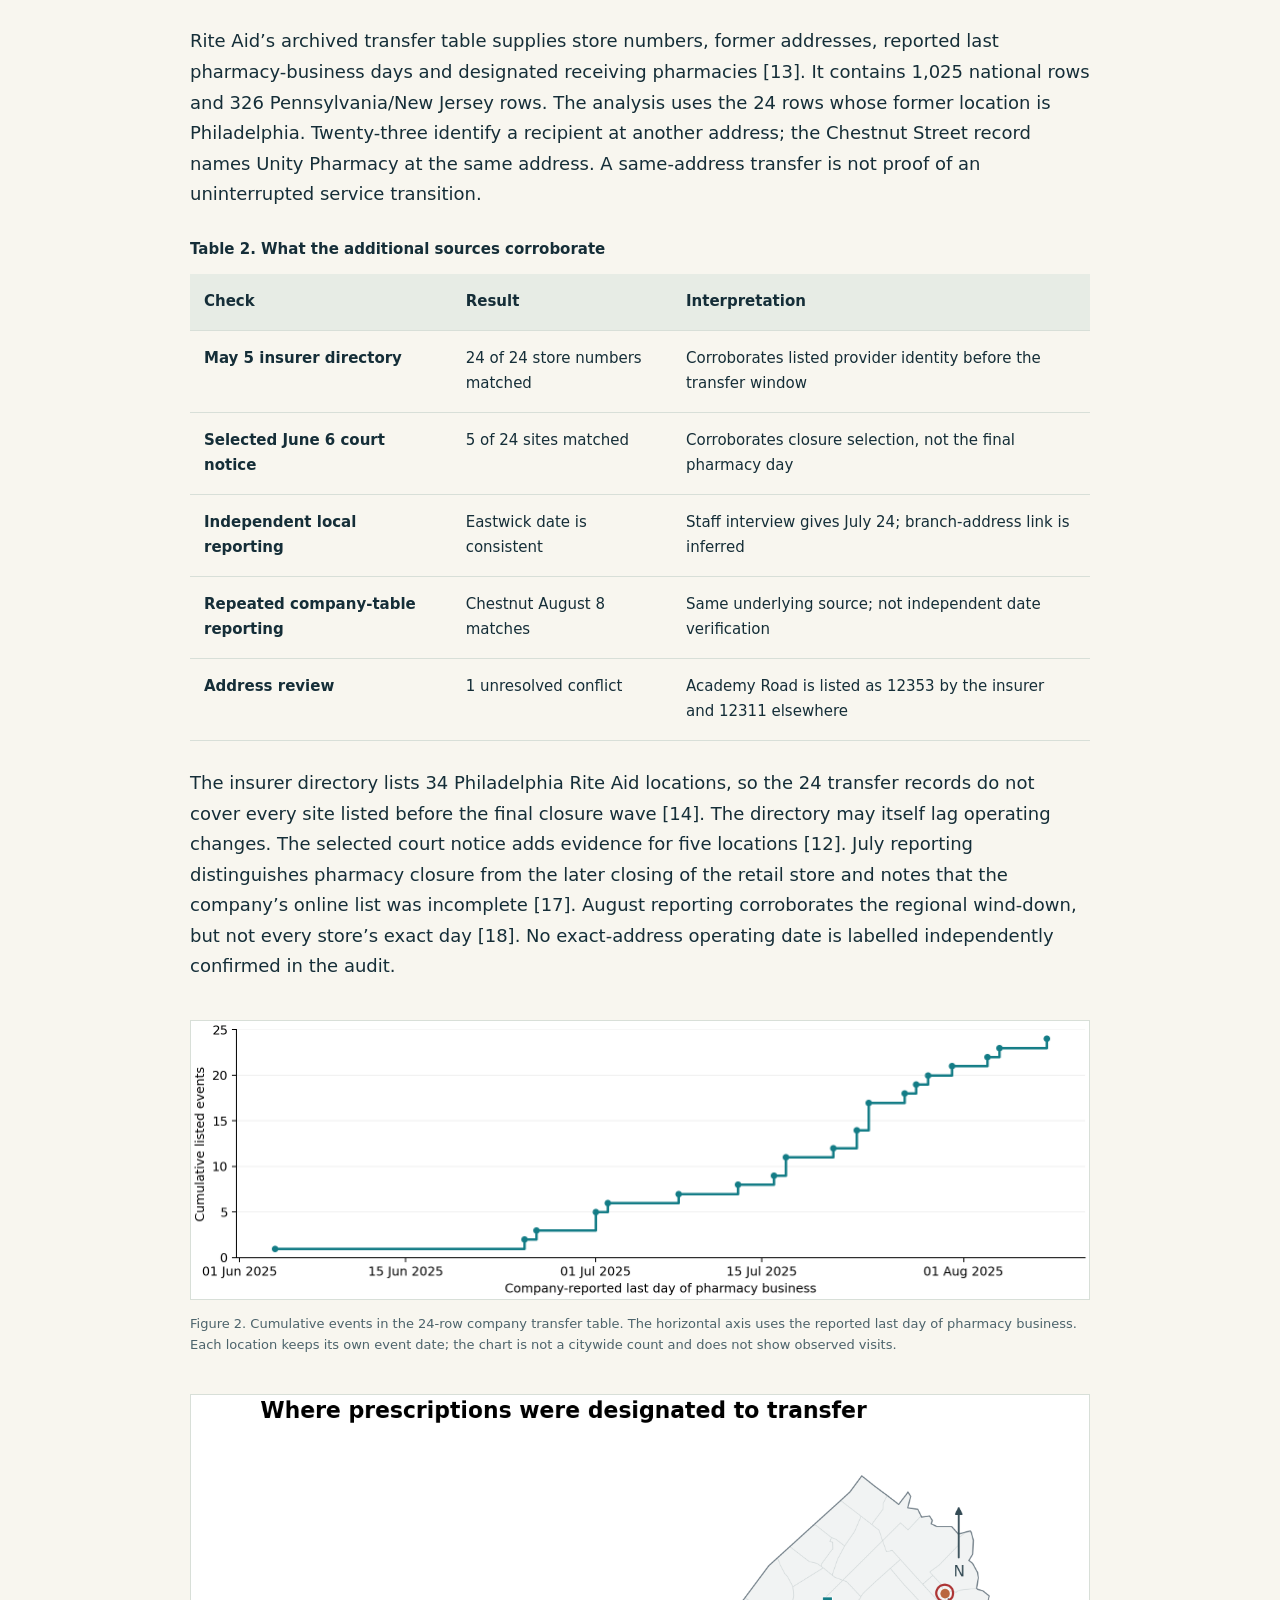
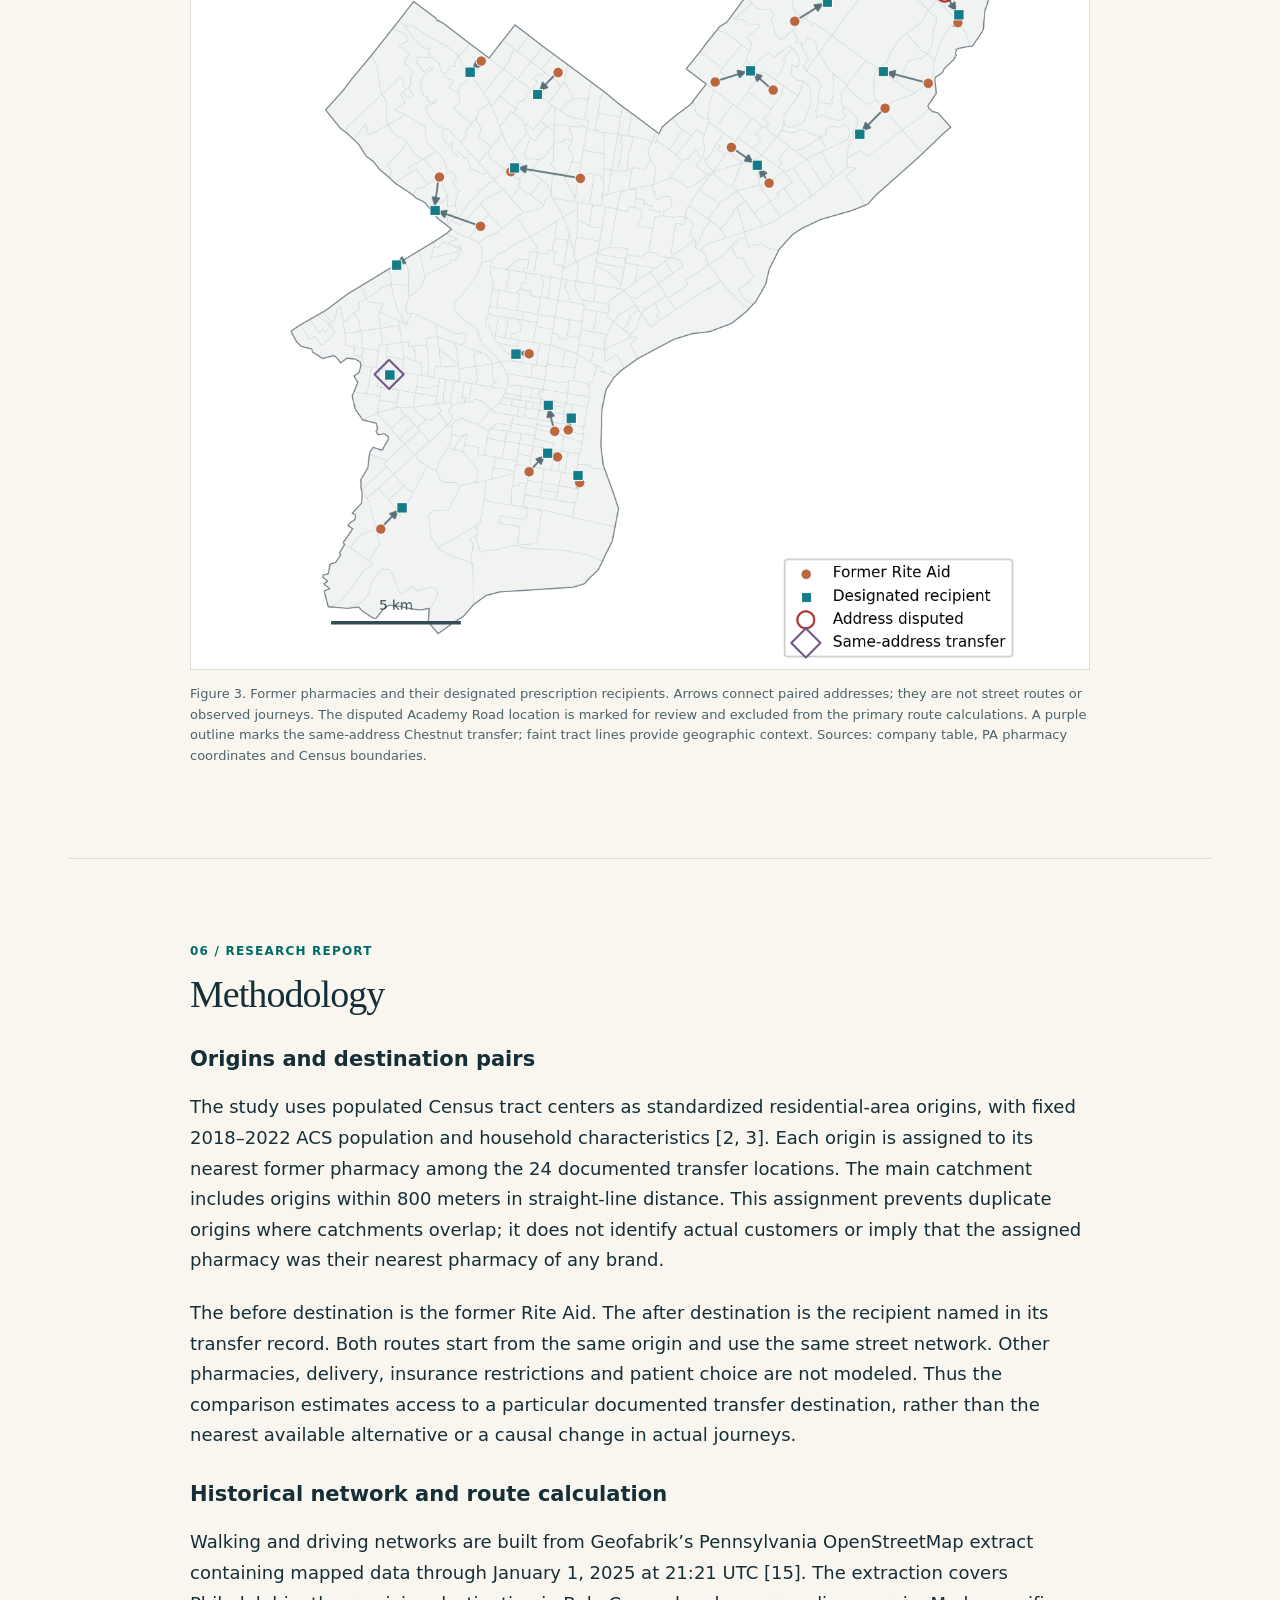
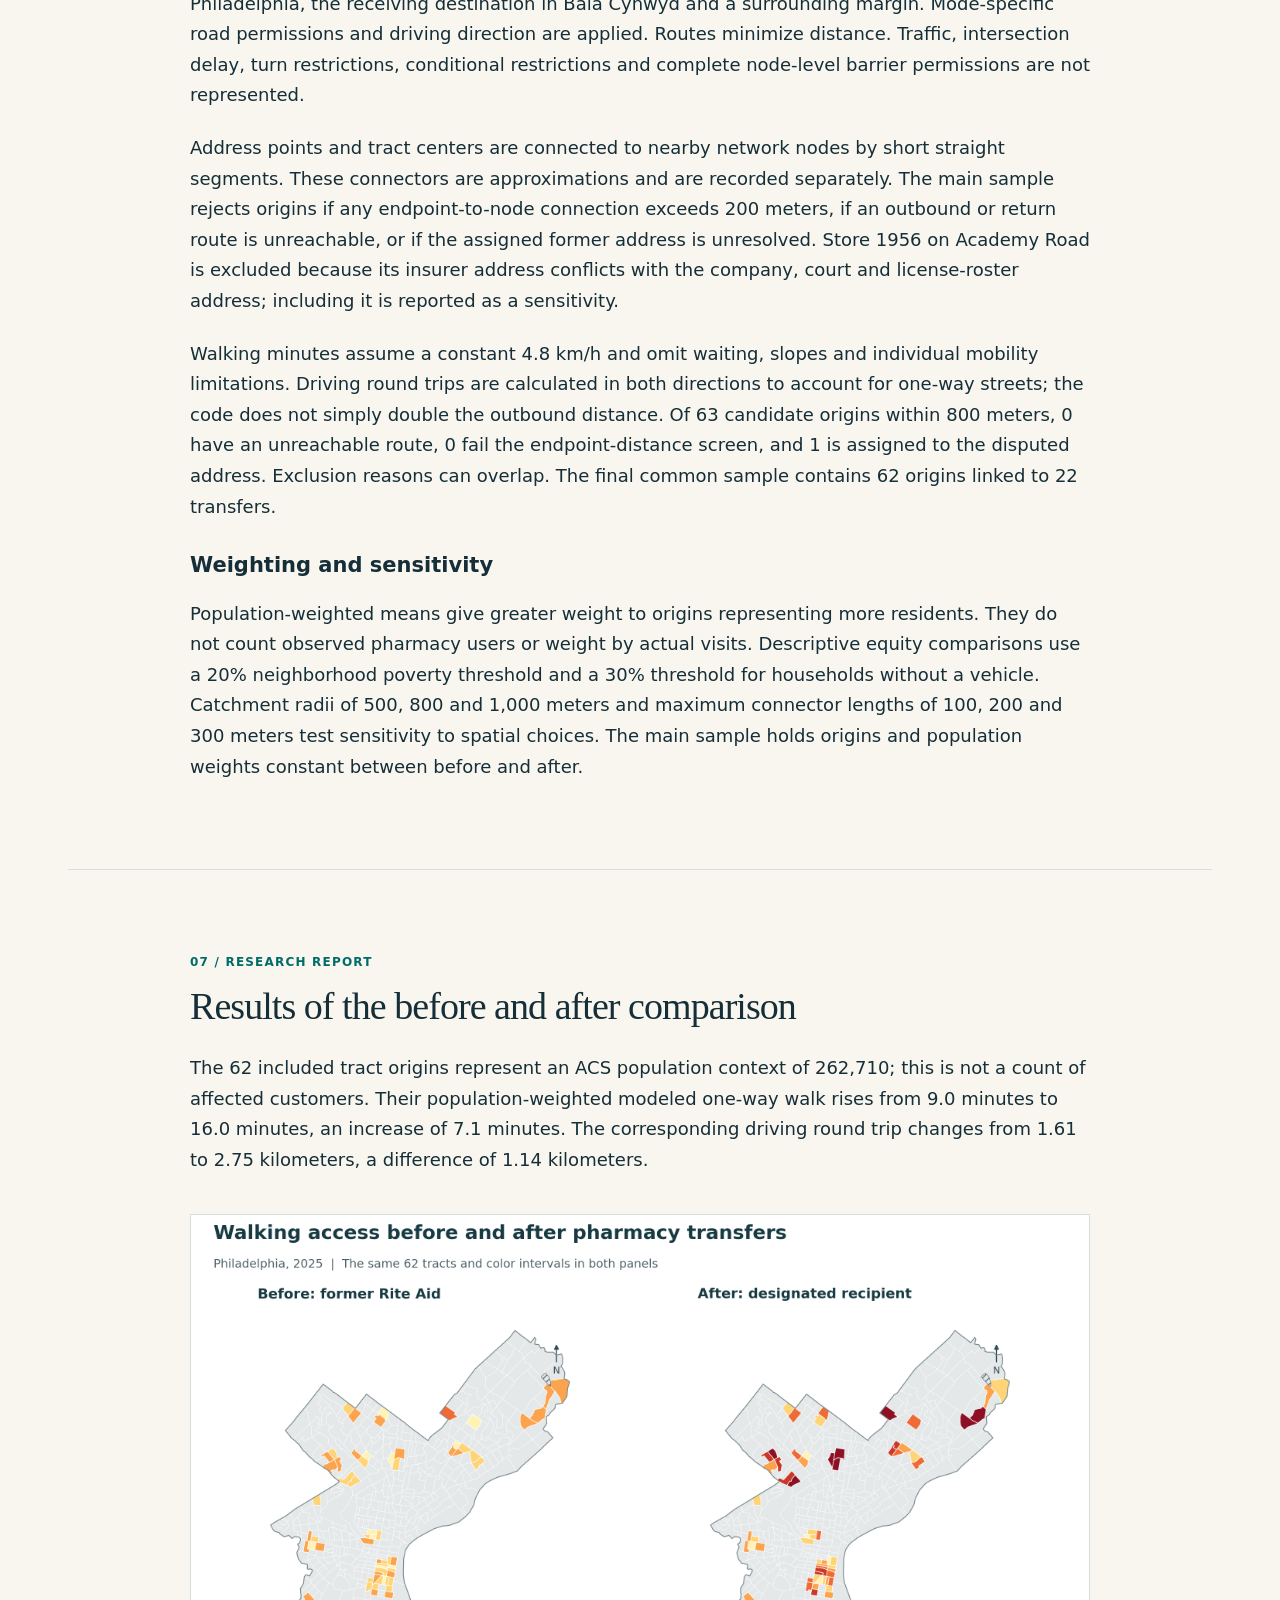
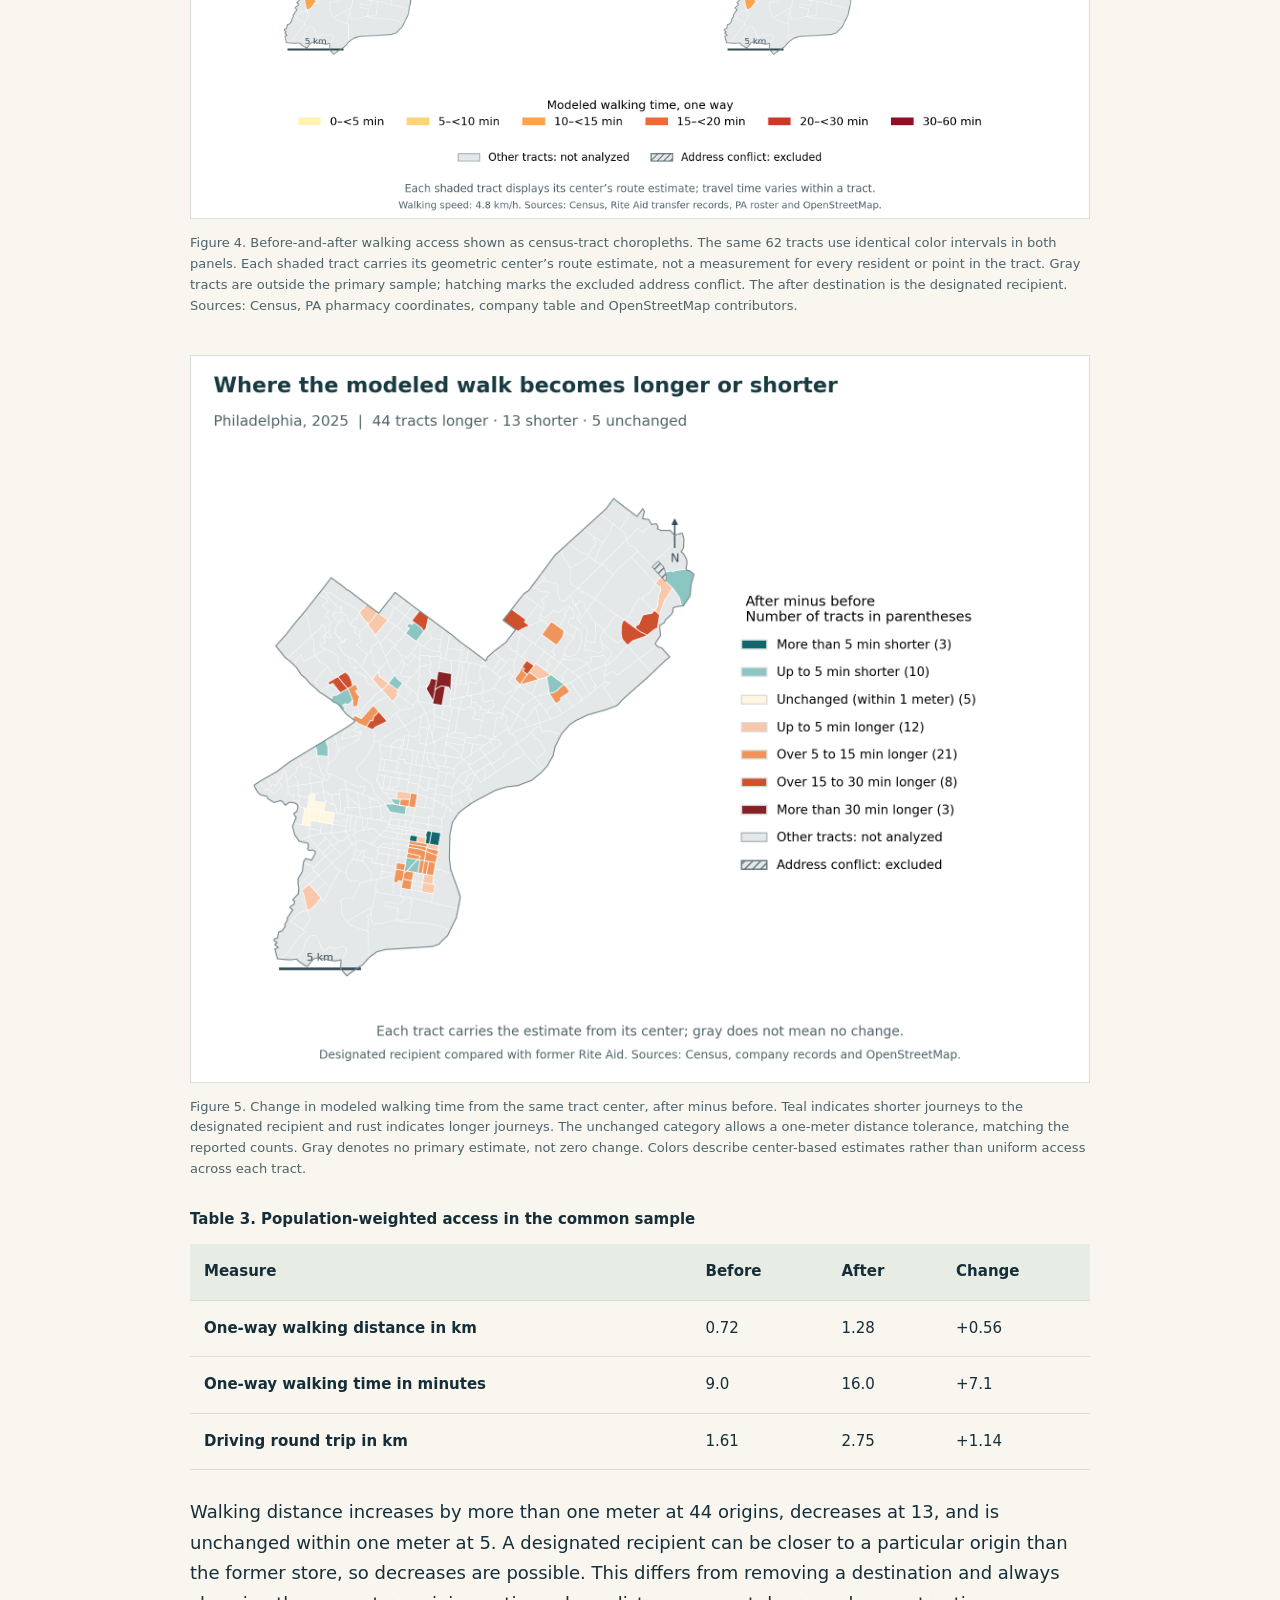
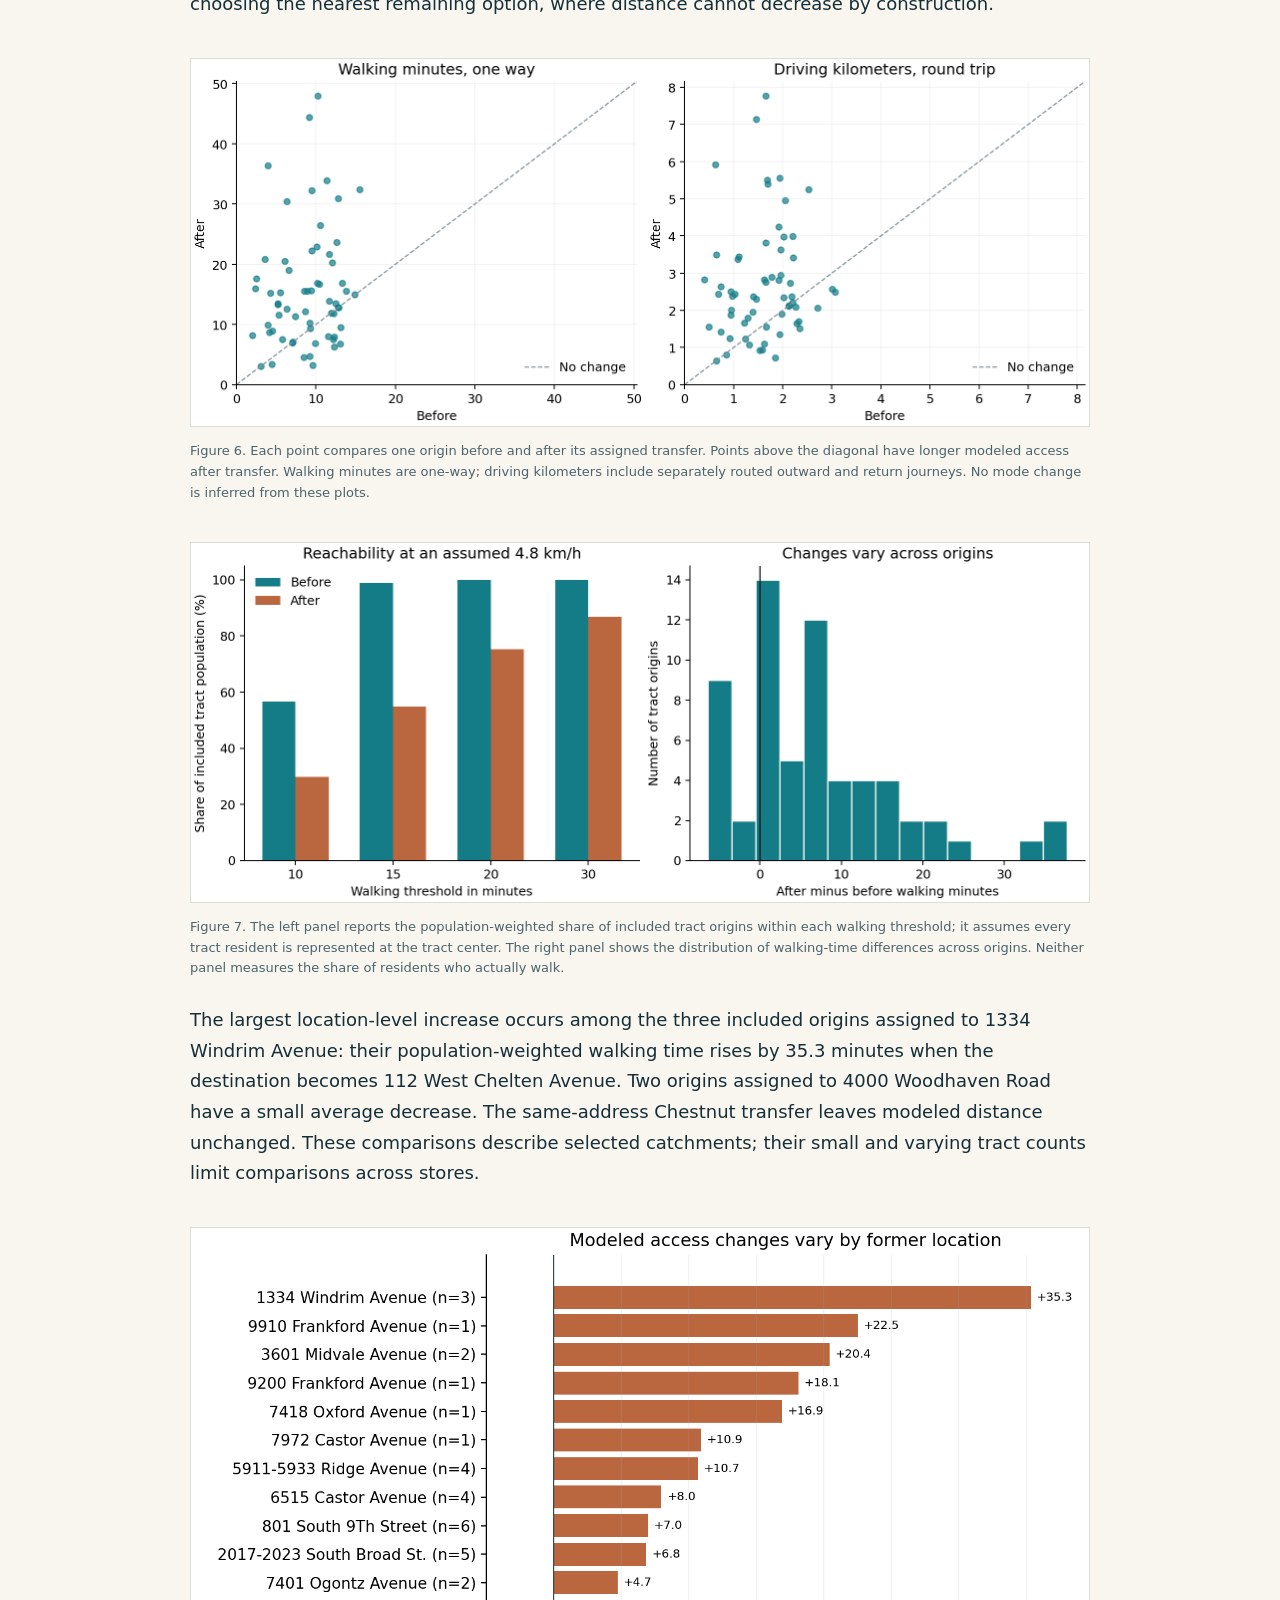
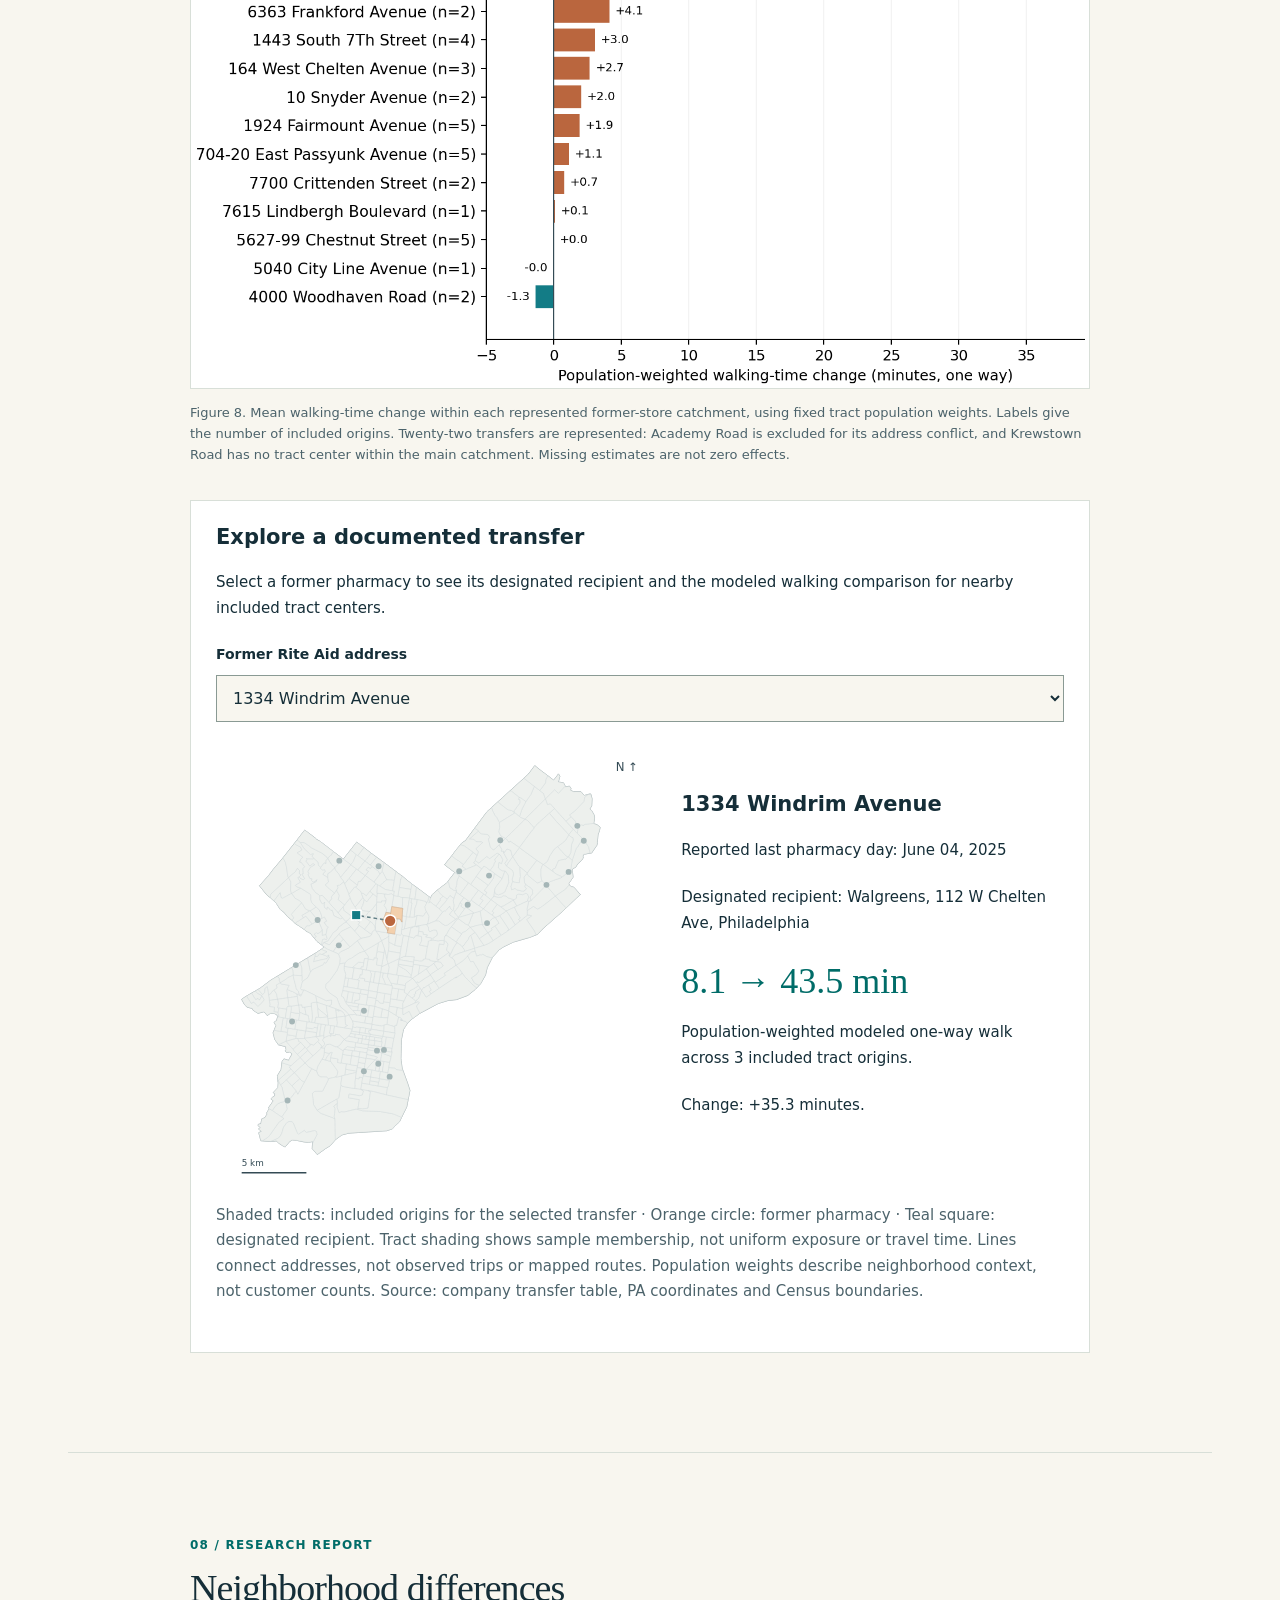
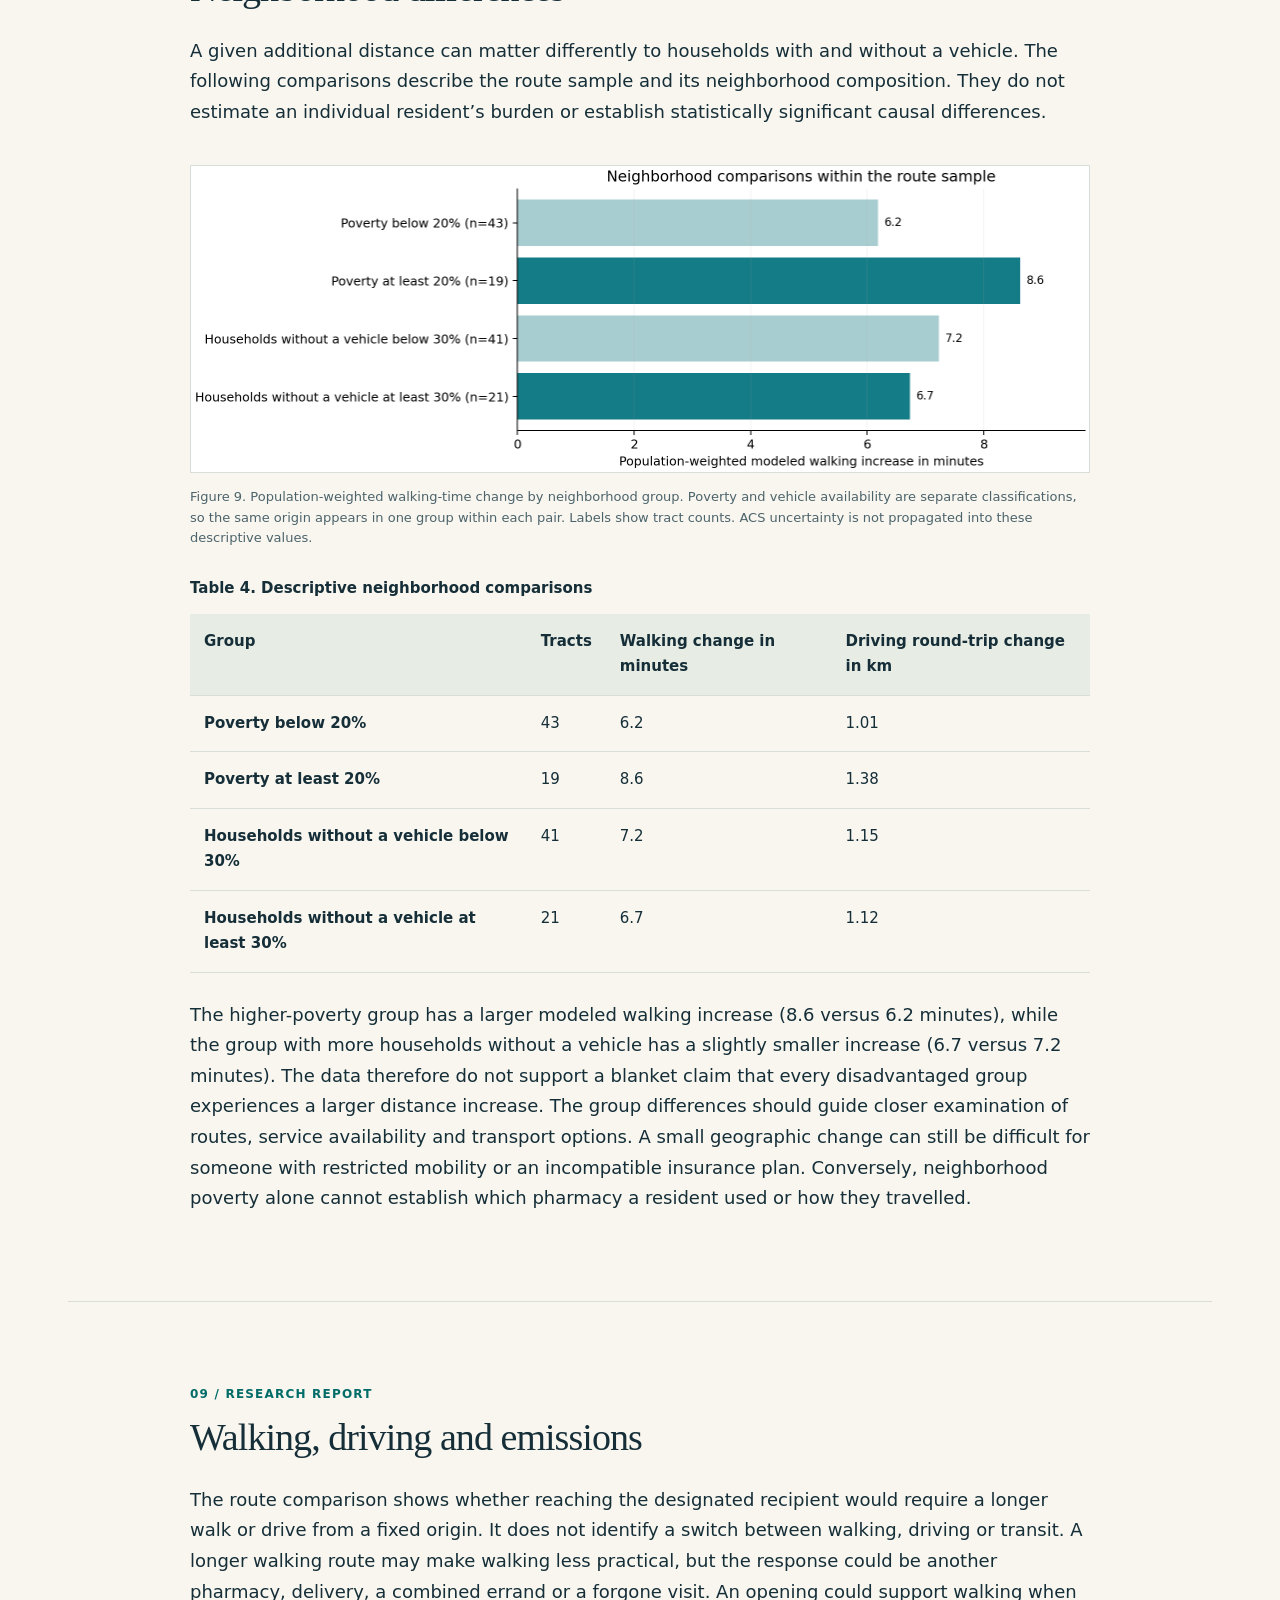
==== commit df569dea: "Publish the tract-based visual story" ====
--- a/index.html
+++ b/index.html
@@ -11,16 +11,16 @@
 <a class="skip" href="#main">Skip to research</a><header class="nav"><a class="brand" href="#">EMMANUEL SAMPSON / URBAN RESEARCH</a><nav aria-label="Sections"><a href="#period">Study period</a><a href="#evidence">Evidence</a><a href="#results">Access</a><a href="#equity">Equity</a><a href="#travel">Emissions</a><a href="#records">Downloads</a></nav></header>
 <main id="main" class="wrap"><section class="hero"><div><div class="eyebrow">Philadelphia · Historical investigation 2023–2025</div><h1>Pharmacy Closures and Access in Philadelphia 2023–2025</h1><p class="lede">Historical evidence and before and after access with a research design for travel and emissions.</p><p class="byline">Emmanuel Amissah Sampson<br>University of Pennsylvania<br>16 November 2026</p><div class="actions"><a class="button" href="outputs/public/Pharmacy_Access_Research_Report.docx">Download the Word report ↓</a><a class="button alt" href="#results">Read the results ↓</a></div></div><aside class="hero-side" aria-label="Main findings"><div><strong>41 locations</strong><p>Selected historical evidence across 2023–2025</p></div><div><strong>9.0 → 16.0 min</strong><p>Modeled one-way walking time<br>Before and after designated 2025 transfers</p></div><p class="scope-note">62 tract origins · Fixed population weights<br>Calculated access, not observed travel behavior</p></aside></section>
 <div class="story-guide" aria-label="Follow the findings"><a href="#evidence"><strong>1. Follow the closures</strong>See where events were documented and how the sources corroborate them.</a><a href="#results"><strong>2. Compare access</strong>Follow prescription destinations and examine walking and driving routes.</a><a href="#travel"><strong>3. Assess the implications</strong>Explore neighborhood differences, conditional emissions and the remaining evidence needs.</a></div>
-<section id="abstract" class="section"><div class="report-section"><div class="section-label">01 / Research report</div><h2>Abstract</h2><p>This study investigates Rite Aid closures and pharmacy access in Philadelphia during 2023–2025. A source ledger documents 41 selected city locations, distinguishing court notices, reported pharmacy closing dates and prescription transfers. An archived company table identifies 24 transfers in 2025. All 24 store numbers also appear in an insurer directory dated May 5, 2025, although the exact closing days have not been independently verified for every site. A before-and-after destination comparison uses a fixed historical street network and nearby Census tract centers. Among 62 eligible origins, population-weighted modeled walking time rises from 9.0 to 16.0 minutes; driving distance for a round trip changes from 1.61 to 2.75 kilometers. These results quantify access to designated receiving pharmacies under stated assumptions. They do not estimate how many residents changed destinations or travel modes. Conditional emissions calculations and a spatial difference-in-differences protocol connect this completed accessibility assessment to the broader question of travel behavior. Observed journey and causal emissions effects remain unestimated because an authorized mobility panel and validated mode information are not available.</p></div></section><section id="introduction" class="section"><div class="report-section"><div class="section-label">02 / Research report</div><h2>Introduction</h2><p>A pharmacy closure changes an everyday destination. Residents may walk farther, use a bus or car, combine prescription collection with another errand, choose delivery or switch to a different provider. An opening can reverse some of these constraints if its location and services suit nearby residents. Commercial location decisions therefore shape both access to essential services and the travel required to reach them.</p><p>Philadelphia’s Rite Aid closures during 2023–2025 provide a setting for studying these relationships. City Council raised concerns about lost pharmacy services, and contemporaneous reporting described the adjustments residents made [4, 22]. This report combines historical evidence with an explicit comparison of access before and after designated prescription transfers. It treats changes in the geography of destinations separately from changes in observed travel.</p><p>National research has already examined distances between closing pharmacies and designated prescription recipients [16]. This project adds a Philadelphia analysis from residential-area origins, compares walking and driving routes, and checks the historical evidence behind the destinations. Its contribution is a reproducible local assessment and a defensible next-stage causal design, rather than a claim that pharmacy transfers are an unexplored topic.</p></div></section><section id="period" class="section"><div class="report-section"><div class="section-label">03 / Research report</div><h2>Study period and evidence coverage</h2><p>The investigation period is January 2023–December 2025. Evidence coverage varies within that period. The complete three-year mobility study would use 2022 as a preclosure baseline; those observations have not yet been acquired. The shorter 2025 transfer window is a focused component of the wider historical investigation, not a substitute for three years of outcome data.</p><div class="table-scroll"><table><caption>Table 1. Time periods used in this study</caption><thead><tr><th scope="col">Component</th><th scope="col">Period</th><th scope="col">What it represents</th></tr></thead><tbody><tr><th scope="row">Historical investigation</th><td>2023–2025</td><td>41 selected Philadelphia locations in closure evidence</td></tr><tr><th scope="row">Dated transfer comparison</th><td>June 4–August 8, 2025</td><td>24 company-reported final pharmacy operating days</td></tr><tr><th scope="row">Street network</th><td>January 1, 2025</td><td>One mapped network held constant for both destinations</td></tr><tr><th scope="row">Neighborhood characteristics</th><td>2018–2022</td><td>ACS five-year estimates, held fixed</td></tr><tr><th scope="row">Proposed mobility panel</th><td>2022–2025</td><td>Planned baseline and follow-up; not yet obtained</td></tr></tbody></table></div><figure class="wide"><a href="outputs/public/closure_evidence_map.png" title="Open full-size figure"><img src="[data-uri]" alt="Three Philadelphia maps showing selected locations documented in 2023, 2024 and 2025"></a><figcaption>Figure 1. Locations in the selected 2023–2025 evidence ledger. The 2023 panel contains 13 locations, the 2024 panel four, and the 2025 panel 24. Years describe the documented closure episode; records differ in date precision. These are not complete annual closure counts. Sources: court records, local reporting and archived company table; coordinates from the PA license roster.</figcaption></figure></div></section><section id="problem" class="section"><div class="report-section"><div class="section-label">04 / Research report</div><h2>Problem statement and research questions</h2><p>A pharmacy license does not necessarily identify a currently operating community pharmacy. A notice of a planned closure does not establish the last dispensing day. Even a dated prescription transfer does not show where every customer subsequently went. These distinctions matter because errors in destination availability and treatment timing can create misleading access and causal estimates.</p><p>The study asks how far nearby origins would be from their former pharmacy and its designated recipient, how the changes differ across neighborhoods, and what travel responses could translate those changes into emissions. It also asks how a later causal analysis can distinguish closure effects from declining demand, neighborhood sorting and spillovers to surviving pharmacies. Store openings remain a separate extension because no opening panel is analyzed here.</p></div></section><section id="evidence" class="section"><div class="report-section"><div class="section-label">05 / Research report</div><h2>Historical evidence and corroboration</h2><p>The broader ledger contains 11 Philadelphia sites listed in an October 2023 court motion, two additional 2023 episodes reported locally, four reported pharmacy dates in 2024, and 24 dated transfers in 2025. The 2023 Aramingo record gives a scheduled store-closing day, which is not treated as a pharmacy-stop day. The Grays Ferry record establishes an autumn 2023 closure episode without an exact pharmacy date. The 2024 records cover Chestnut Street, North Broad Street, Germantown Avenue and Woodland Avenue [11, 19–23].</p><p>Rite Aid’s archived transfer table supplies store numbers, former addresses, reported last pharmacy-business days and designated receiving pharmacies [13]. It contains 1,025 national rows and 326 Pennsylvania/New Jersey rows. The analysis uses the 24 rows whose former location is Philadelphia. Twenty-three identify a recipient at another address; the Chestnut Street record names Unity Pharmacy at the same address. A same-address transfer is not proof of an uninterrupted service transition.</p><div class="table-scroll"><table><caption>Table 2. What the additional sources corroborate</caption><thead><tr><th scope="col">Check</th><th scope="col">Result</th><th scope="col">Interpretation</th></tr></thead><tbody><tr><th scope="row">May 5 insurer directory</th><td>24 of 24 store numbers matched</td><td>Corroborates listed provider identity before the transfer window</td></tr><tr><th scope="row">Selected June 6 court notice</th><td>5 of 24 sites matched</td><td>Corroborates closure selection, not the final pharmacy day</td></tr><tr><th scope="row">Independent local reporting</th><td>Eastwick date is consistent</td><td>Staff interview gives July 24; branch-address link is inferred</td></tr><tr><th scope="row">Repeated company-table reporting</th><td>Chestnut August 8 matches</td><td>Same underlying source; not independent date verification</td></tr><tr><th scope="row">Address review</th><td>1 unresolved conflict</td><td>Academy Road is listed as 12353 by the insurer and 12311 elsewhere</td></tr></tbody></table></div><p>The insurer directory lists 34 Philadelphia Rite Aid locations, so the 24 transfer records do not cover every site listed before the final closure wave [14]. The directory may itself lag operating changes. The selected court notice adds evidence for five locations [12]. July reporting distinguishes pharmacy closure from the later closing of the retail store and notes that the company’s online list was incomplete [17]. August reporting corroborates the regional wind-down, but not every store’s exact day [18]. No exact-address operating date is labelled independently confirmed in the audit.</p><figure class="wide"><a href="outputs/public/transfer_timeline.png" title="Open full-size figure"><img src="[data-uri]" alt="Step chart of the 24 reported final pharmacy days between June and August 2025"></a><figcaption>Figure 2. Cumulative events in the 24-row company transfer table. The horizontal axis uses the reported last day of pharmacy business. Each location keeps its own event date; the chart is not a citywide count and does not show observed visits.</figcaption></figure><figure class="wide"><a href="outputs/public/transfer_destination_map.png" title="Open full-size figure"><img src="[data-uri]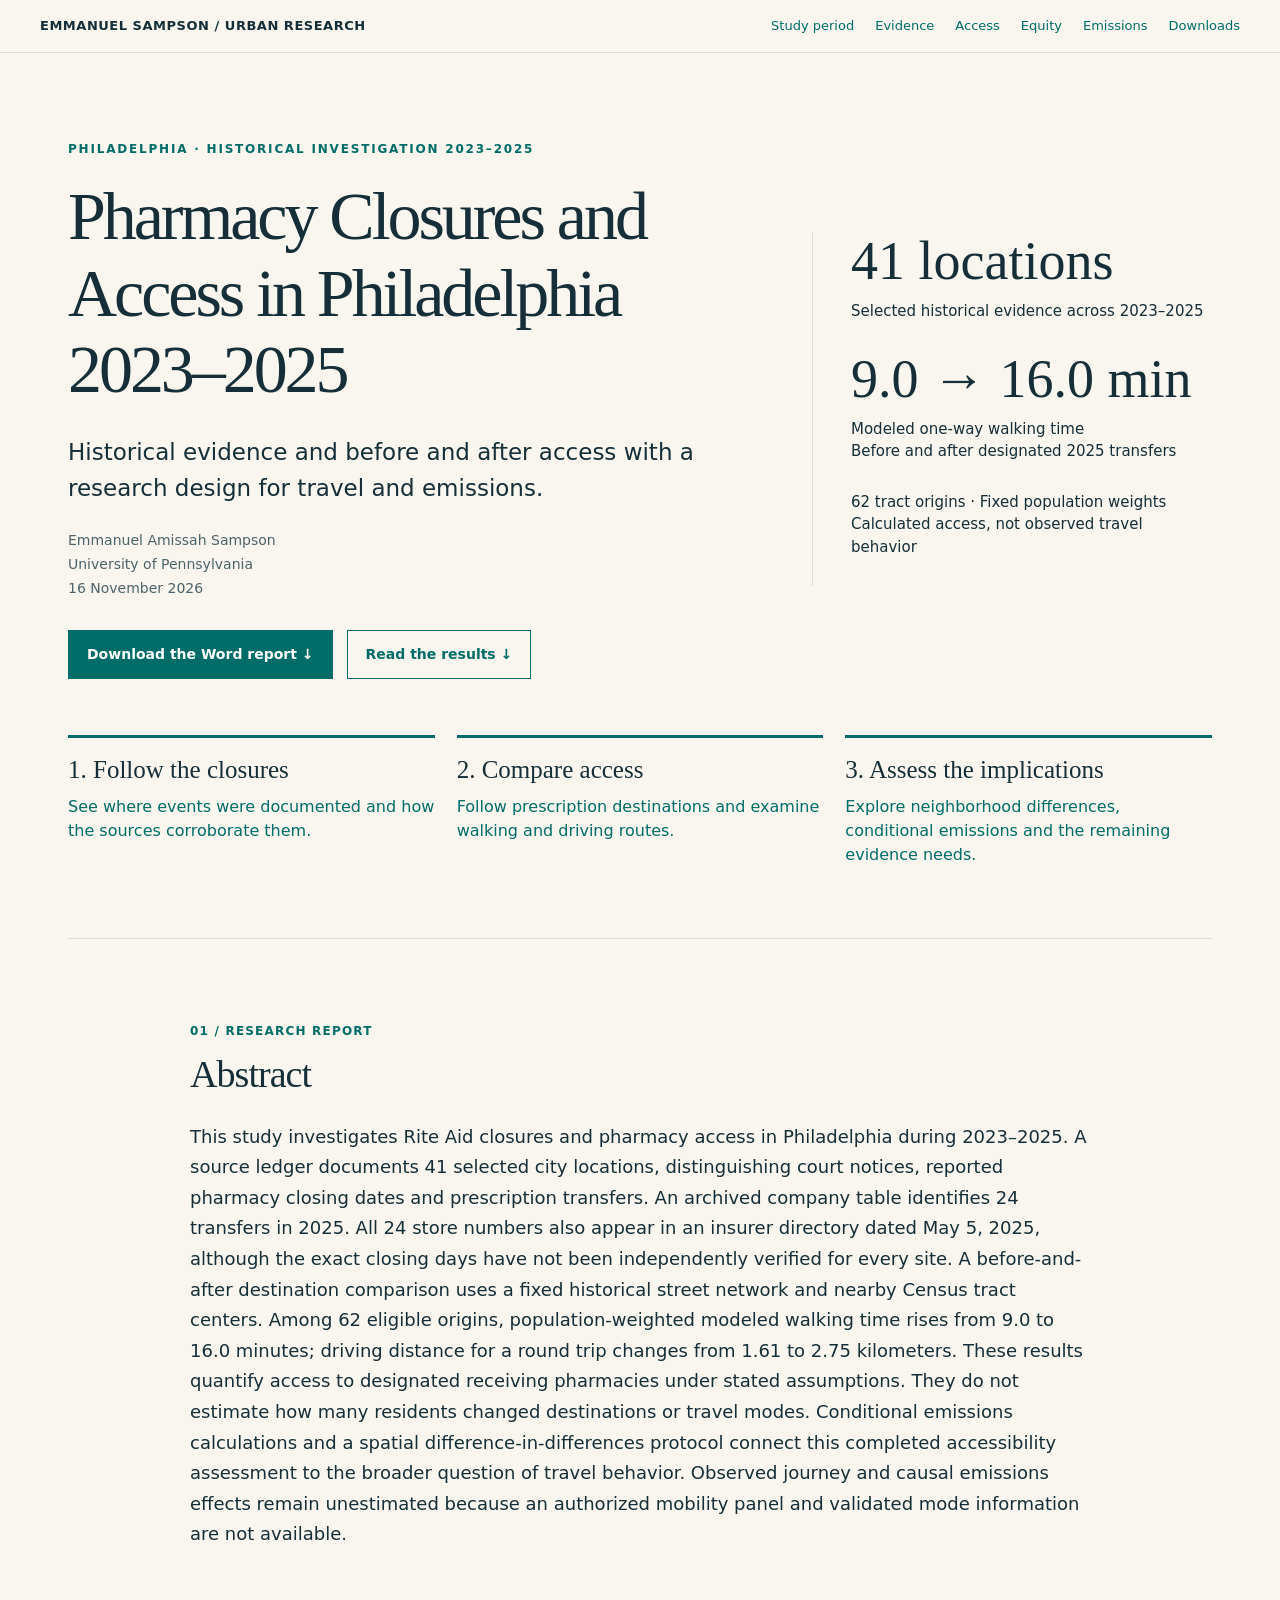
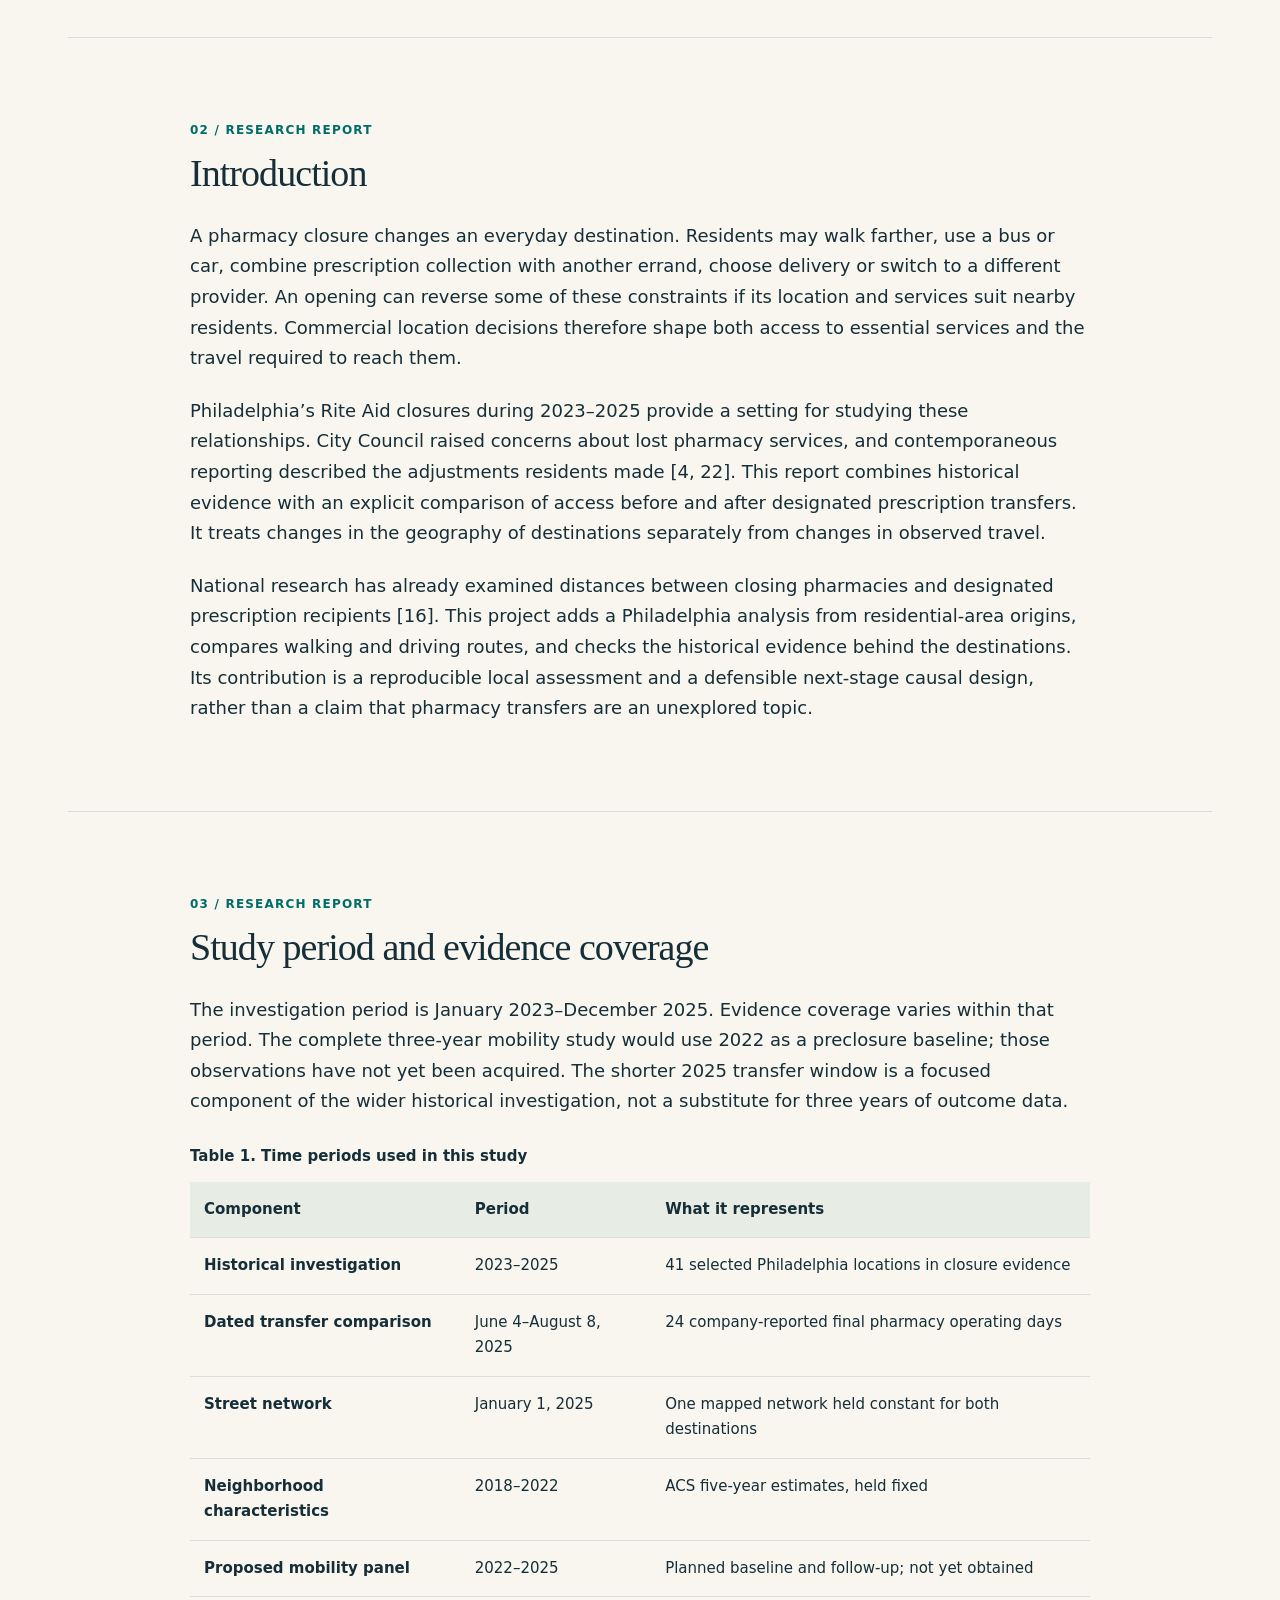
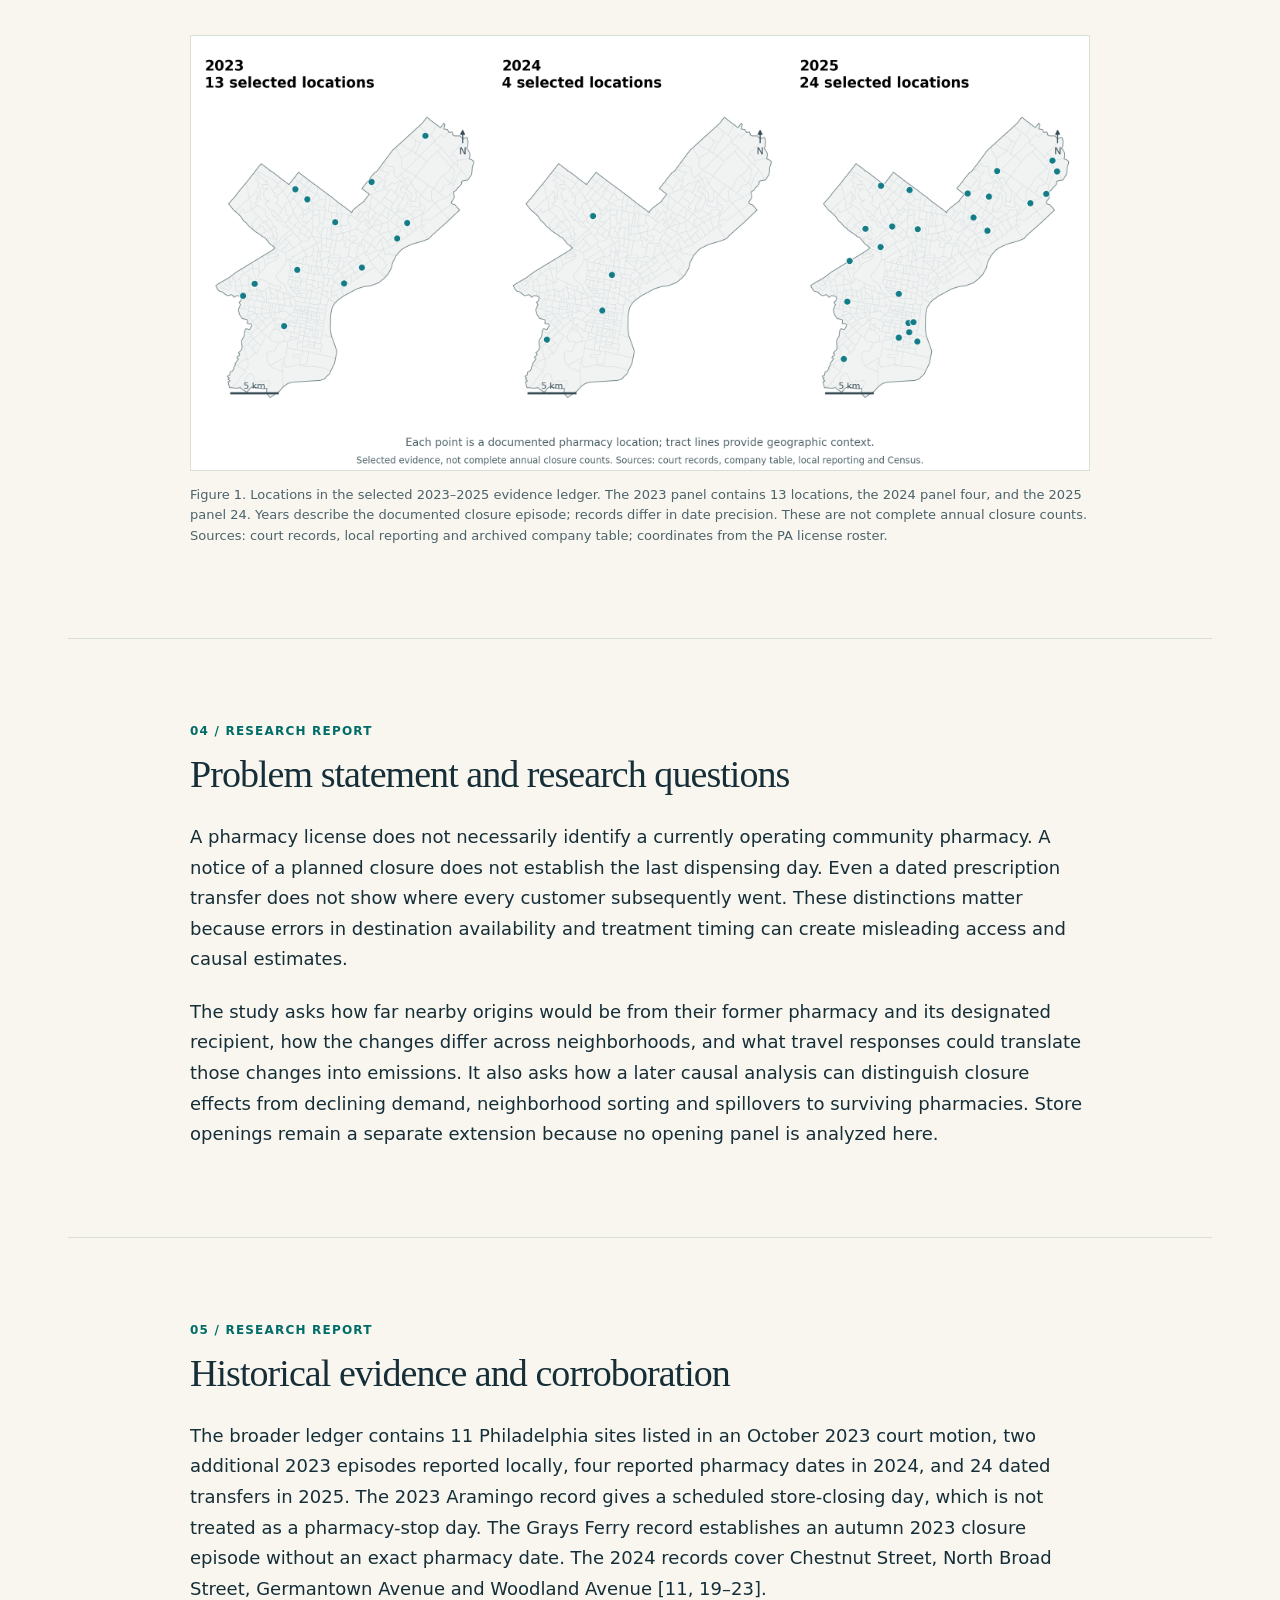
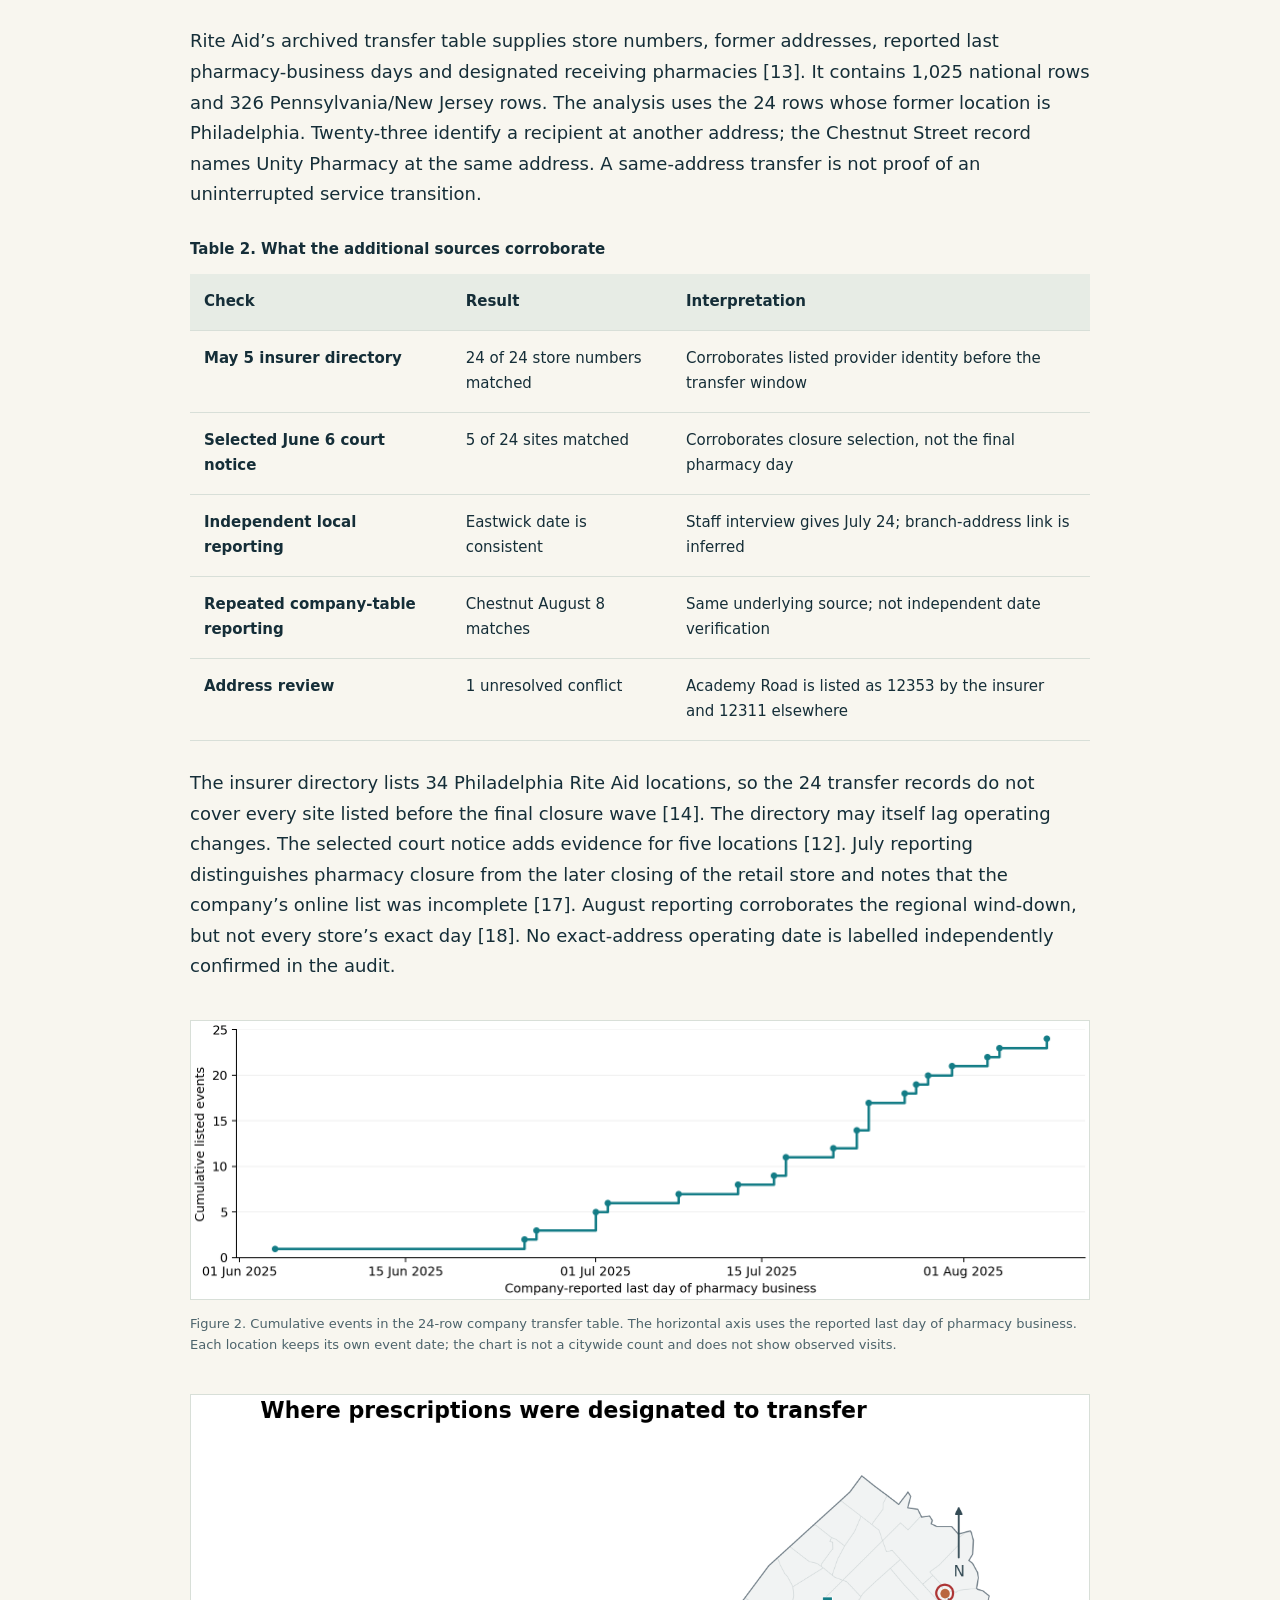
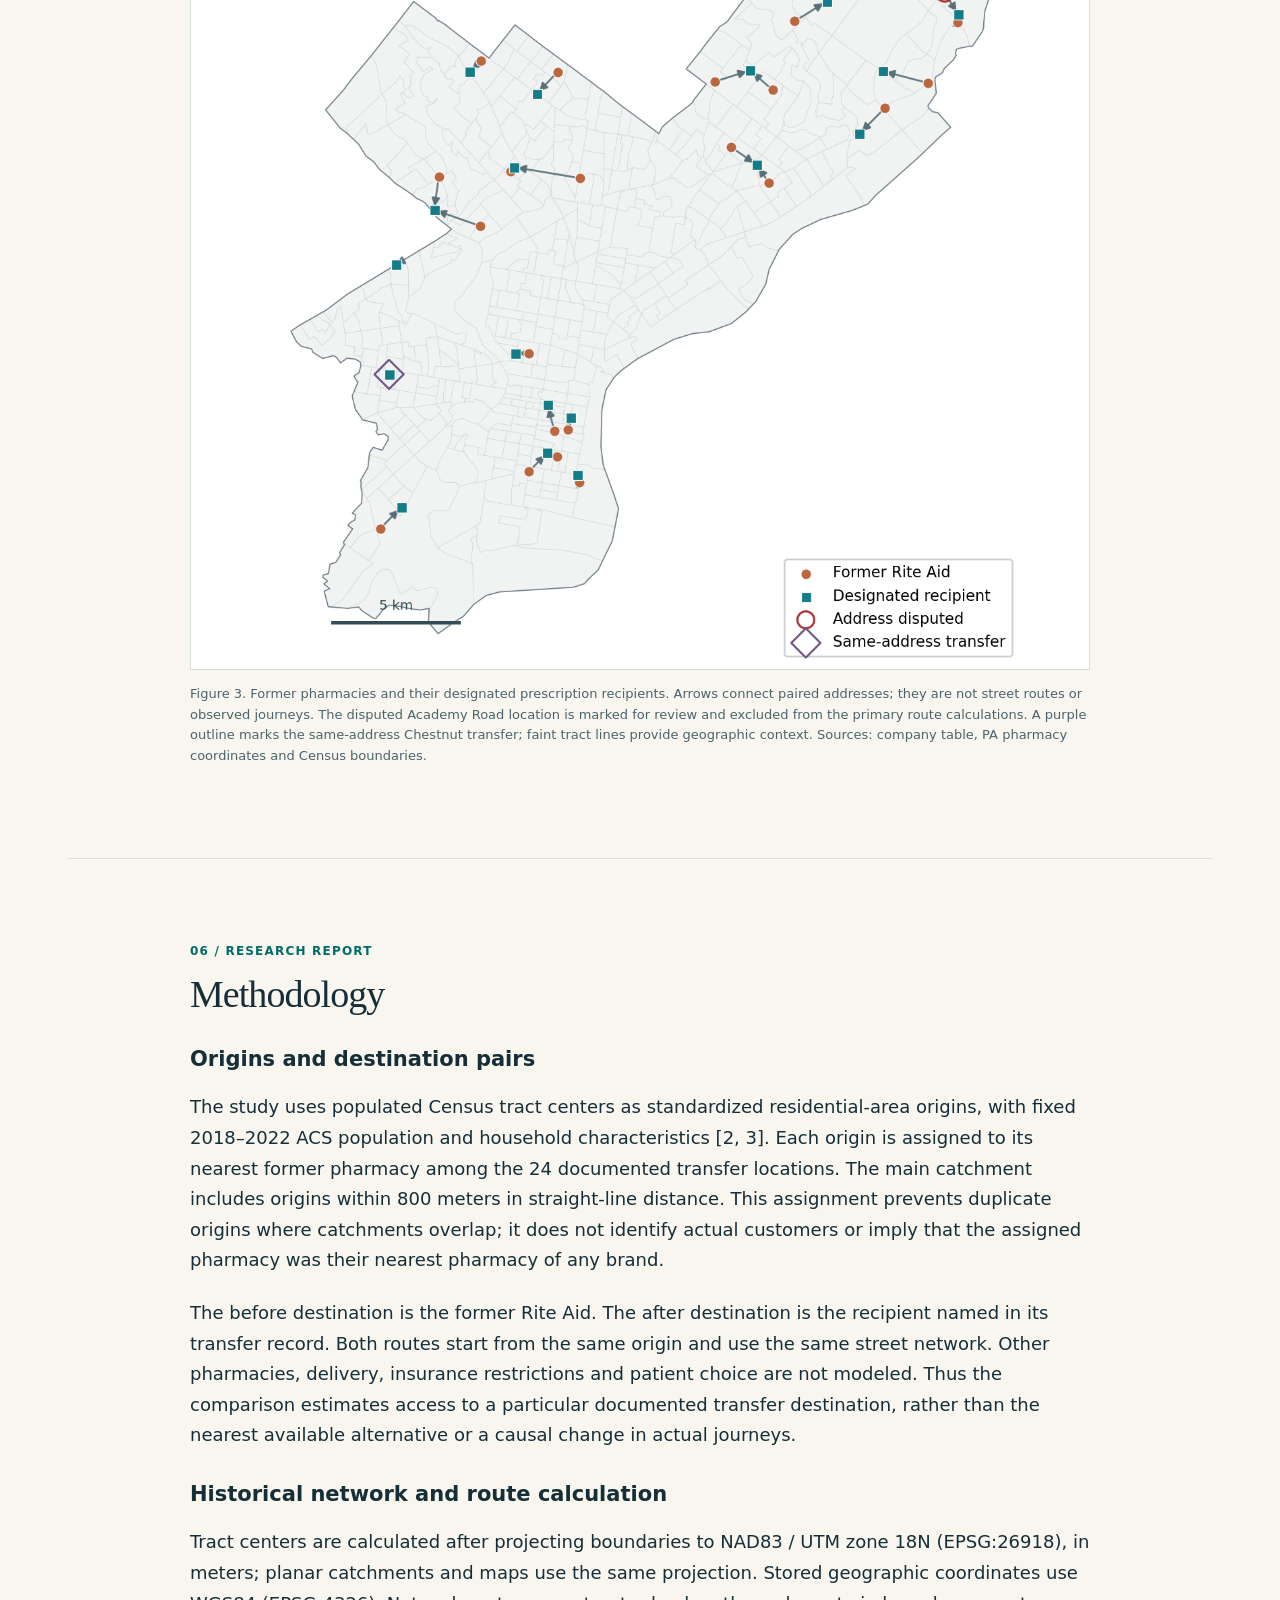
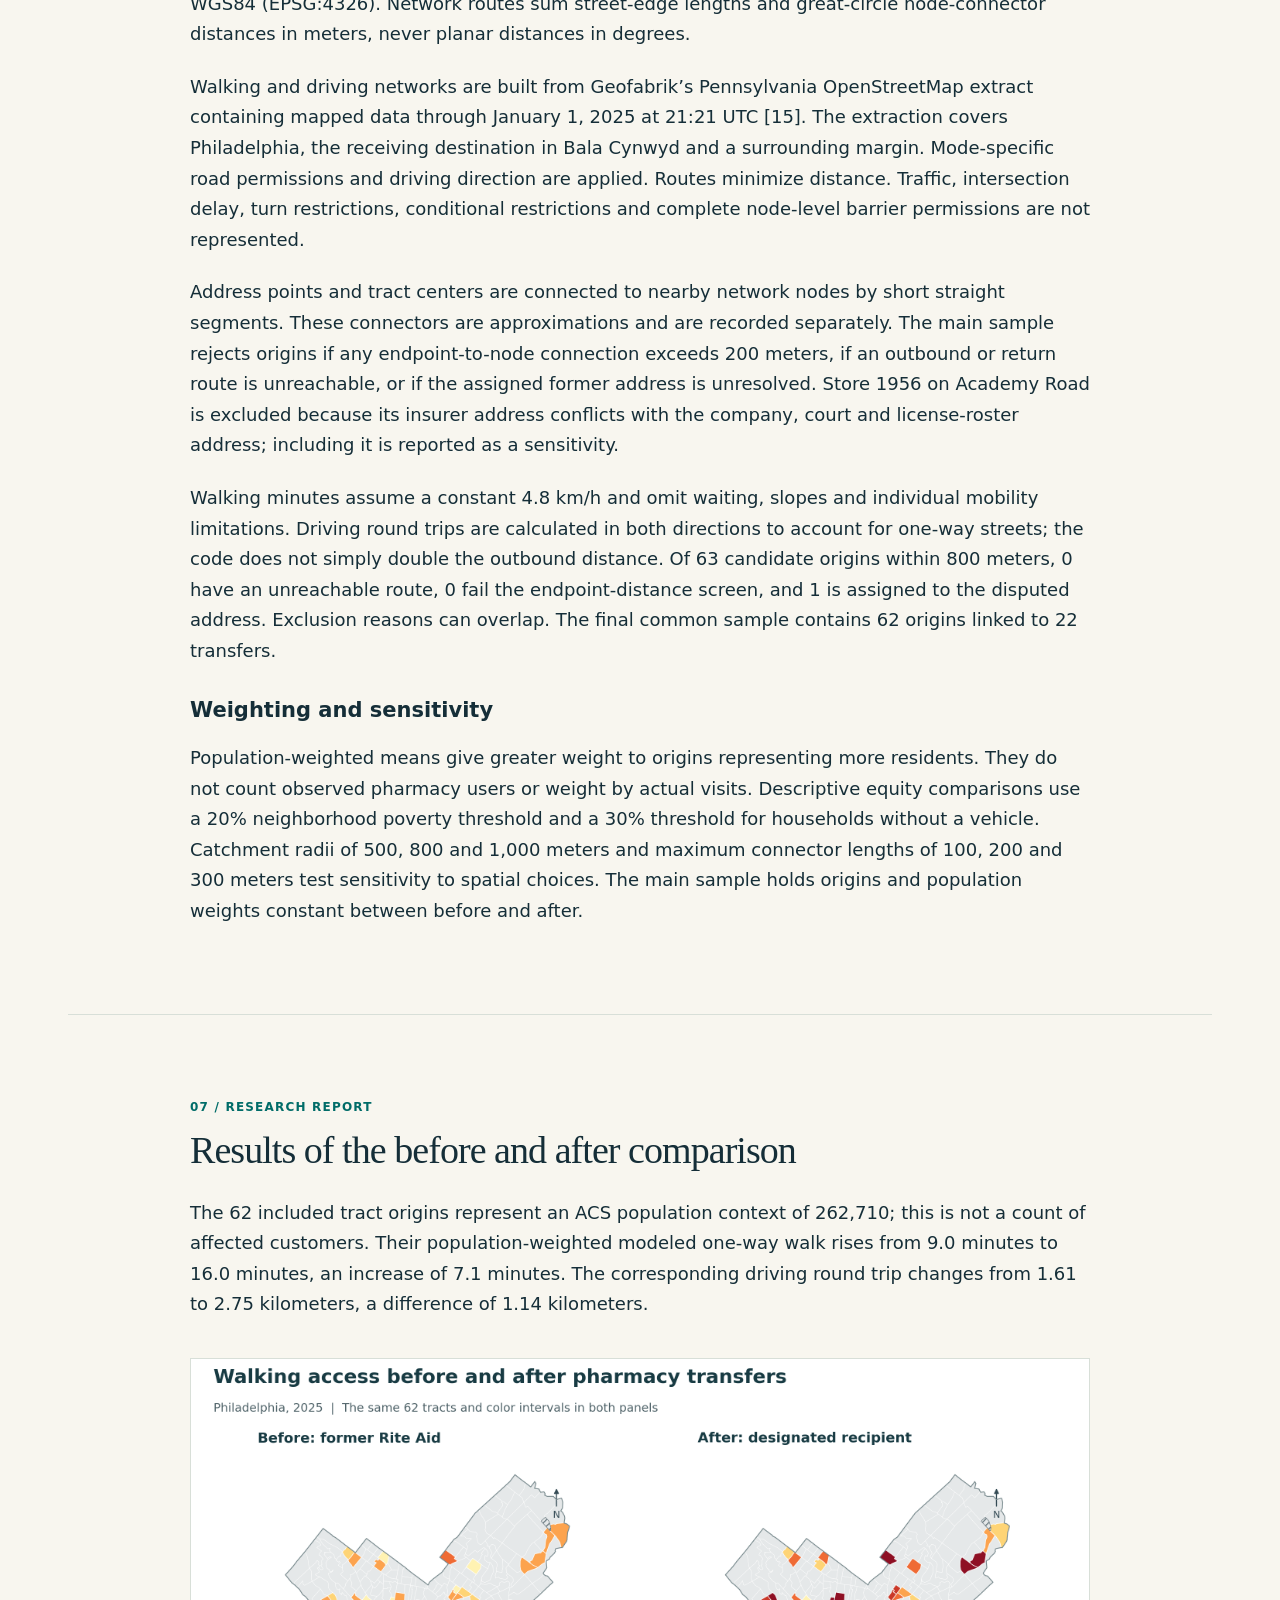
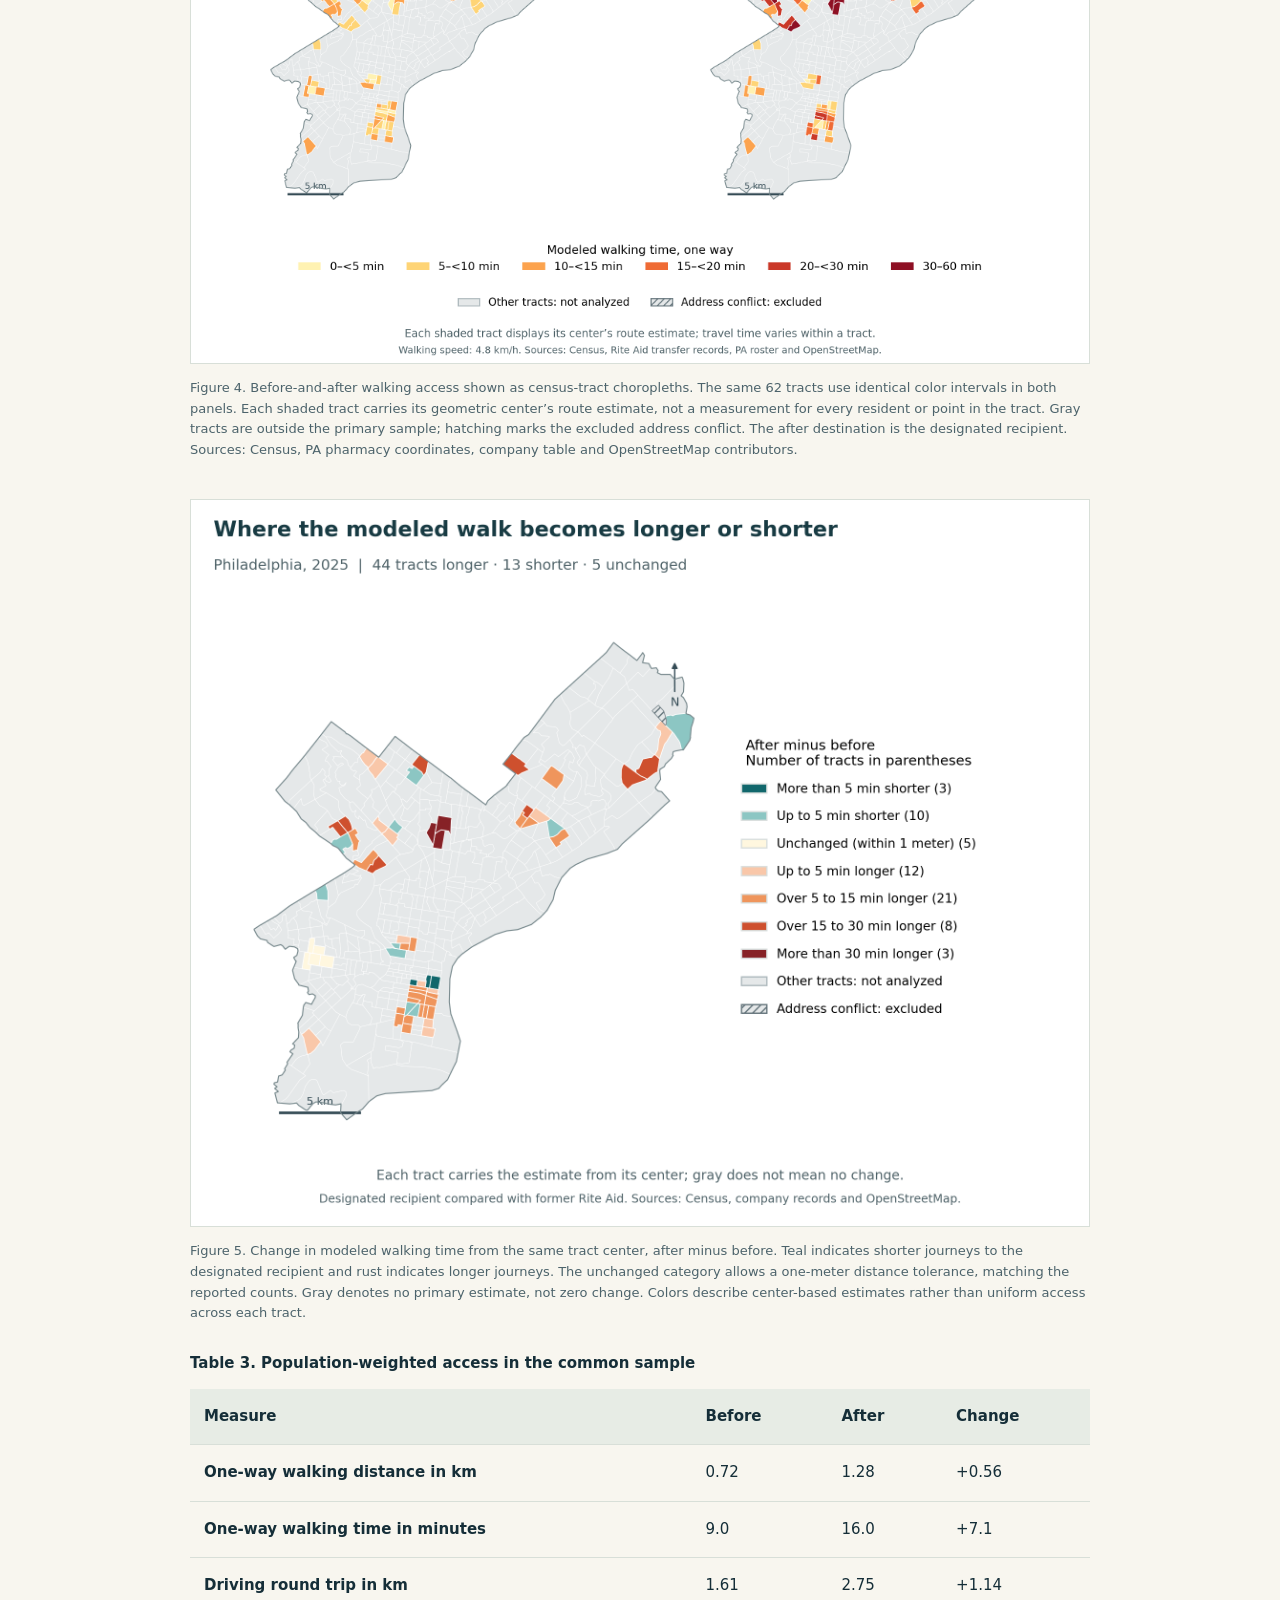
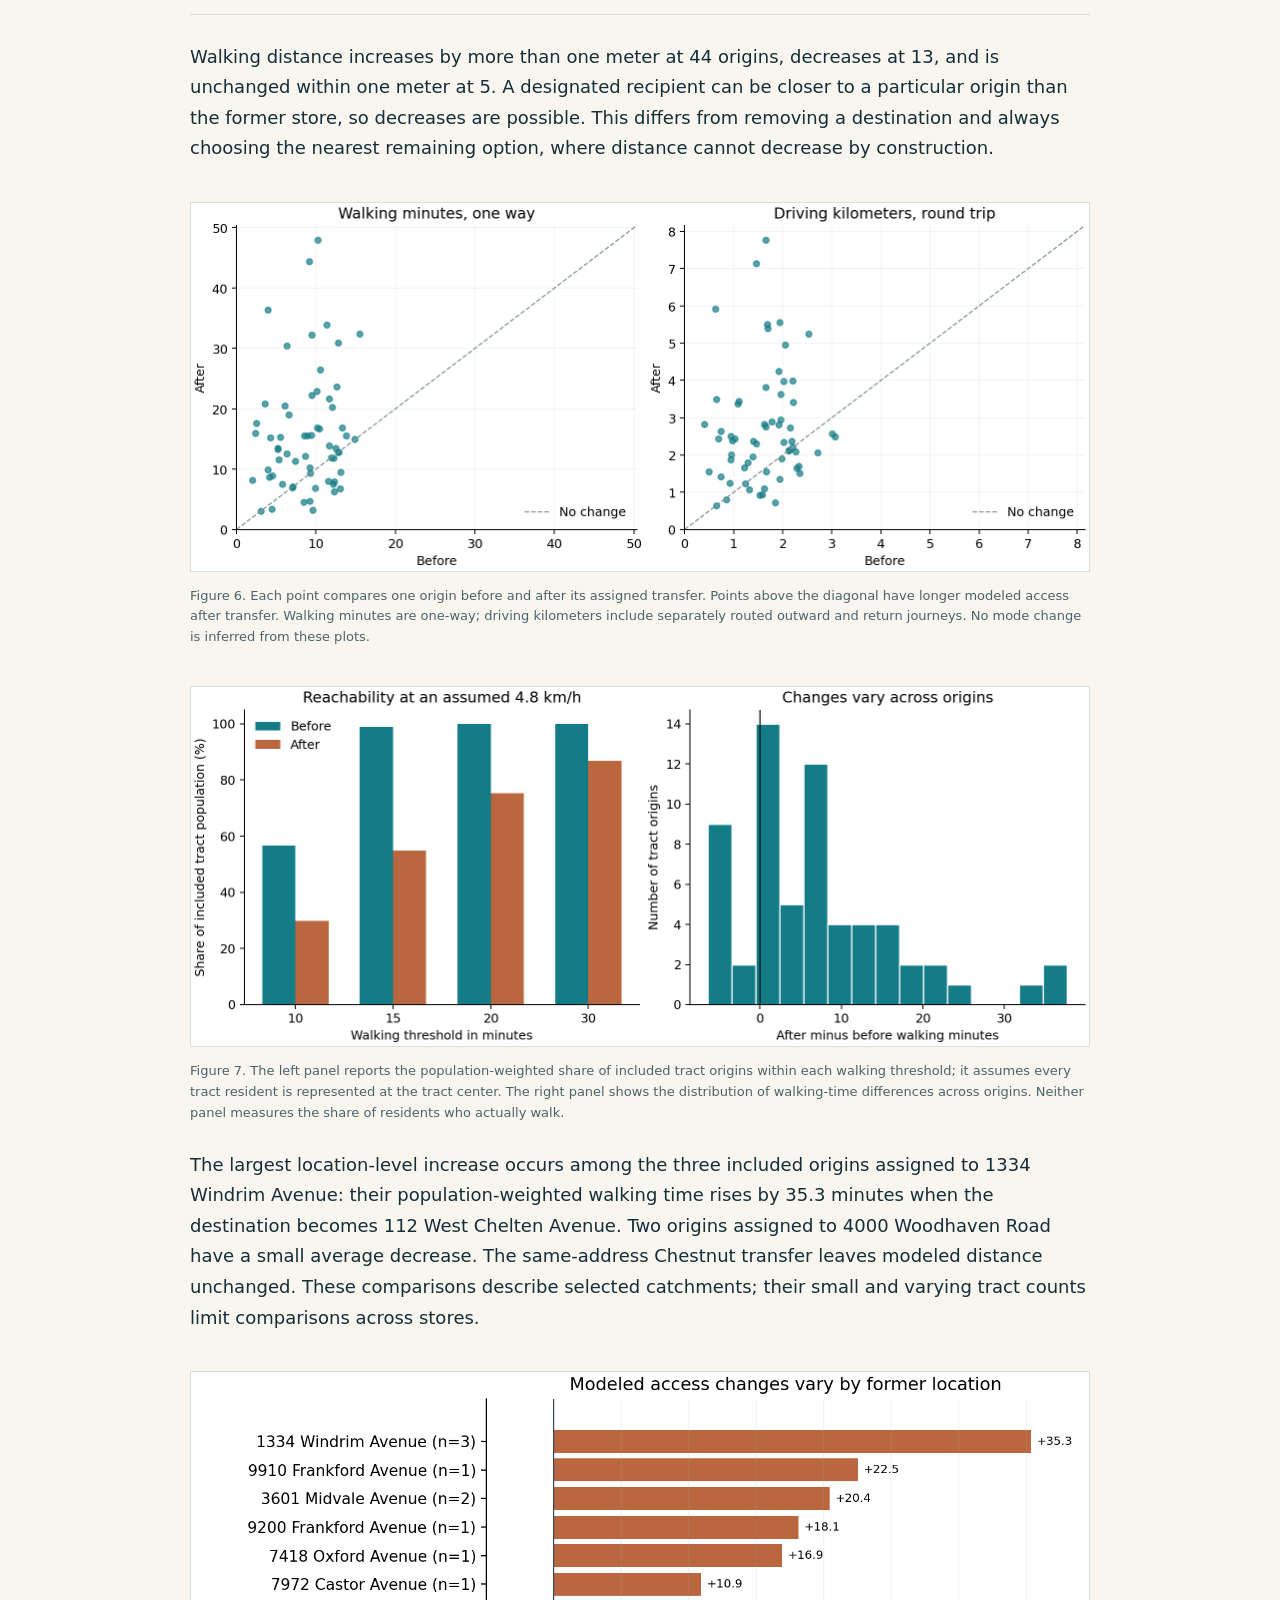
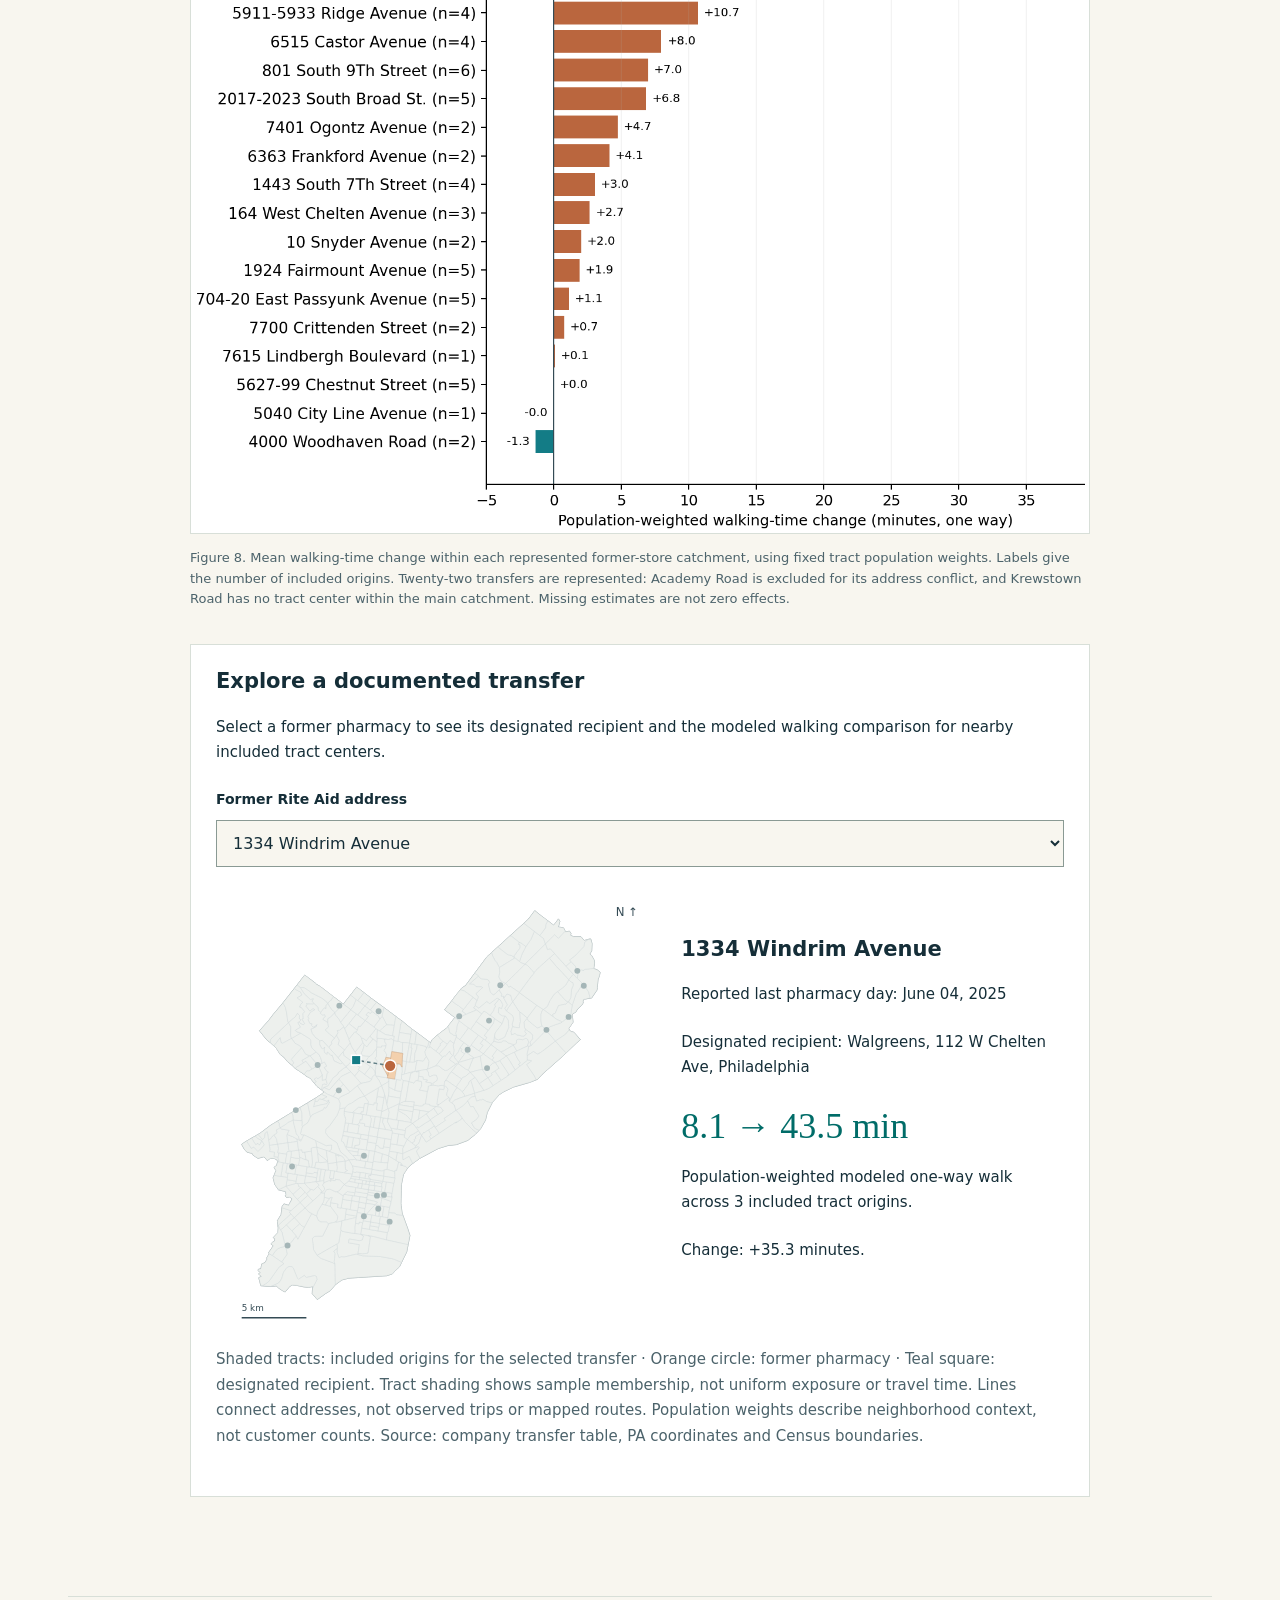
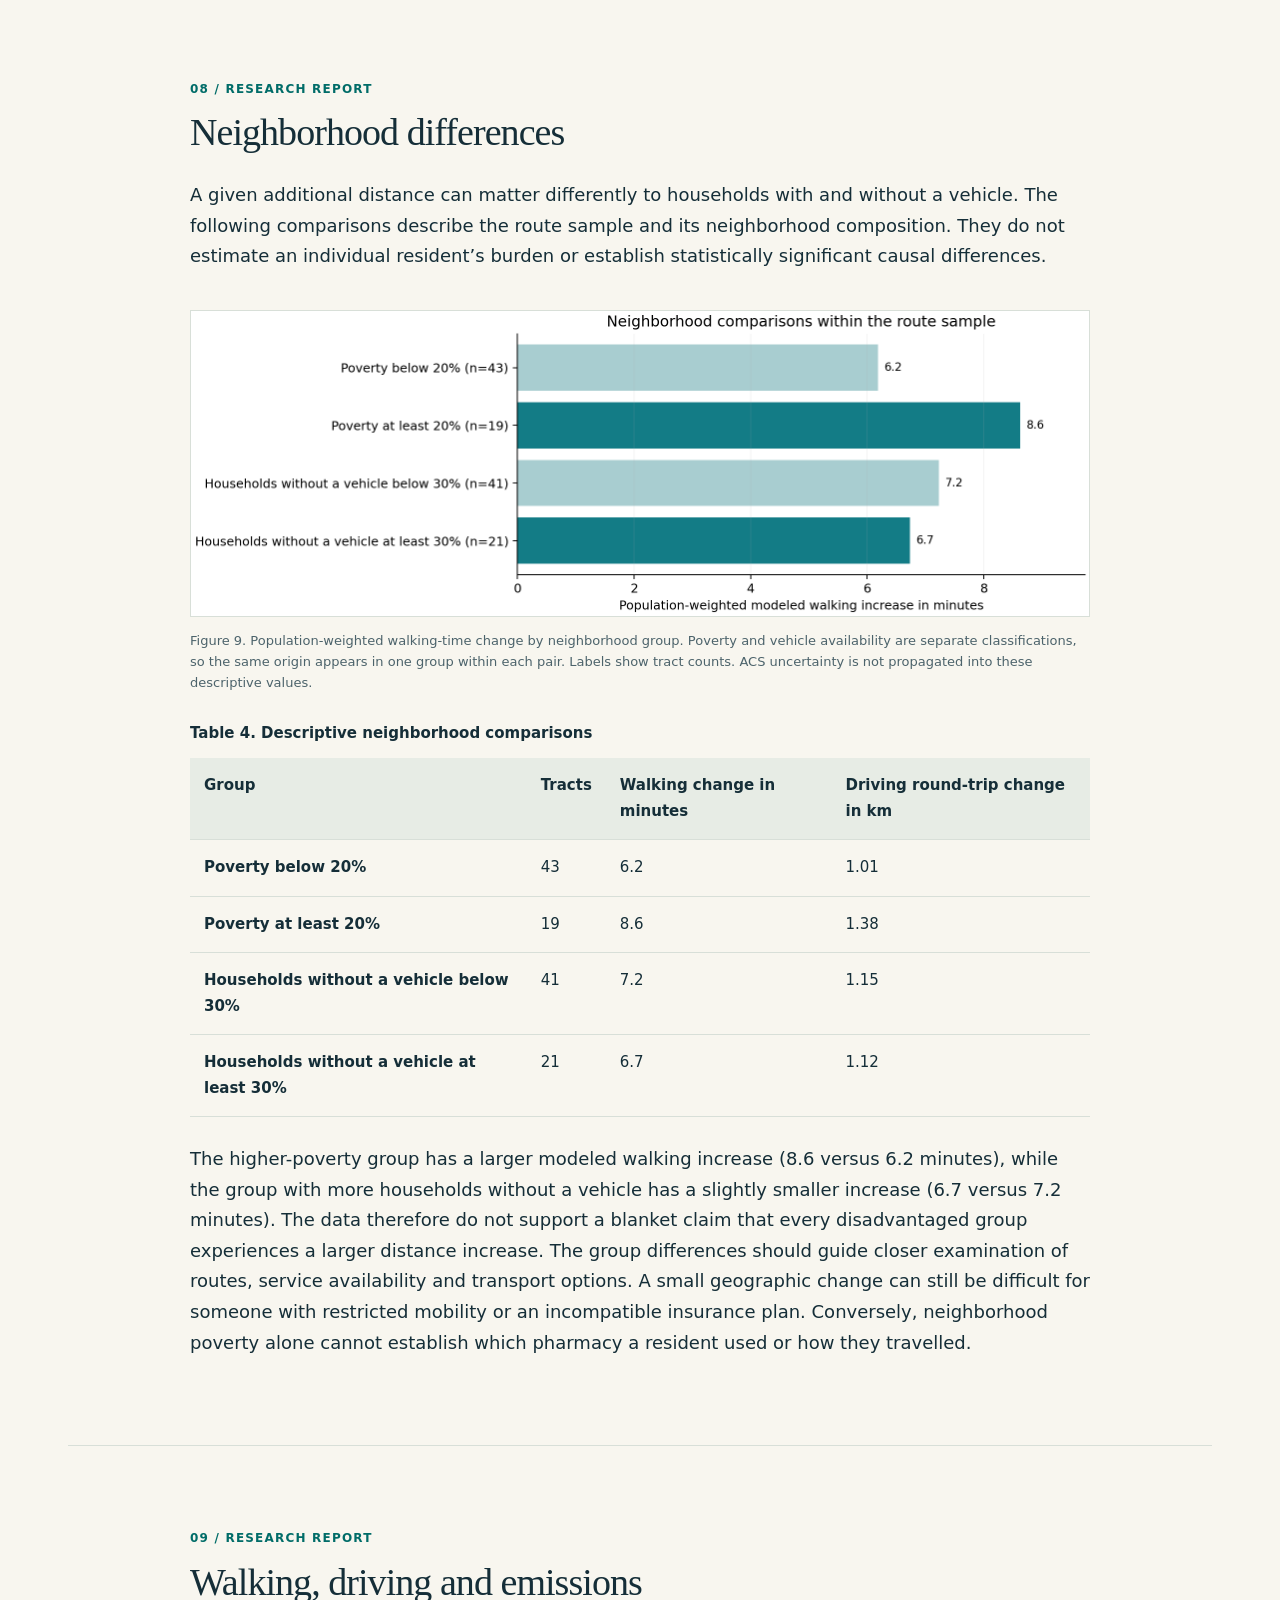
==== commit 08ceedd5: "Clarify projected map coordinates on the research website" ====
--- a/index.html
+++ b/index.html
@@ -11,7 +11,7 @@
 <a class="skip" href="#main">Skip to research</a><header class="nav"><a class="brand" href="#">EMMANUEL SAMPSON / URBAN RESEARCH</a><nav aria-label="Sections"><a href="#period">Study period</a><a href="#evidence">Evidence</a><a href="#results">Access</a><a href="#equity">Equity</a><a href="#travel">Emissions</a><a href="#records">Downloads</a></nav></header>
 <main id="main" class="wrap"><section class="hero"><div><div class="eyebrow">Philadelphia · Historical investigation 2023–2025</div><h1>Pharmacy Closures and Access in Philadelphia 2023–2025</h1><p class="lede">Historical evidence and before and after access with a research design for travel and emissions.</p><p class="byline">Emmanuel Amissah Sampson<br>University of Pennsylvania<br>16 November 2026</p><div class="actions"><a class="button" href="outputs/public/Pharmacy_Access_Research_Report.docx">Download the Word report ↓</a><a class="button alt" href="#results">Read the results ↓</a></div></div><aside class="hero-side" aria-label="Main findings"><div><strong>41 locations</strong><p>Selected historical evidence across 2023–2025</p></div><div><strong>9.0 → 16.0 min</strong><p>Modeled one-way walking time<br>Before and after designated 2025 transfers</p></div><p class="scope-note">62 tract origins · Fixed population weights<br>Calculated access, not observed travel behavior</p></aside></section>
 <div class="story-guide" aria-label="Follow the findings"><a href="#evidence"><strong>1. Follow the closures</strong>See where events were documented and how the sources corroborate them.</a><a href="#results"><strong>2. Compare access</strong>Follow prescription destinations and examine walking and driving routes.</a><a href="#travel"><strong>3. Assess the implications</strong>Explore neighborhood differences, conditional emissions and the remaining evidence needs.</a></div>
-<section id="abstract" class="section"><div class="report-section"><div class="section-label">01 / Research report</div><h2>Abstract</h2><p>This study investigates Rite Aid closures and pharmacy access in Philadelphia during 2023–2025. A source ledger documents 41 selected city locations, distinguishing court notices, reported pharmacy closing dates and prescription transfers. An archived company table identifies 24 transfers in 2025. All 24 store numbers also appear in an insurer directory dated May 5, 2025, although the exact closing days have not been independently verified for every site. A before-and-after destination comparison uses a fixed historical street network and nearby Census tract centers. Among 62 eligible origins, population-weighted modeled walking time rises from 9.0 to 16.0 minutes; driving distance for a round trip changes from 1.61 to 2.75 kilometers. These results quantify access to designated receiving pharmacies under stated assumptions. They do not estimate how many residents changed destinations or travel modes. Conditional emissions calculations and a spatial difference-in-differences protocol connect this completed accessibility assessment to the broader question of travel behavior. Observed journey and causal emissions effects remain unestimated because an authorized mobility panel and validated mode information are not available.</p></div></section><section id="introduction" class="section"><div class="report-section"><div class="section-label">02 / Research report</div><h2>Introduction</h2><p>A pharmacy closure changes an everyday destination. Residents may walk farther, use a bus or car, combine prescription collection with another errand, choose delivery or switch to a different provider. An opening can reverse some of these constraints if its location and services suit nearby residents. Commercial location decisions therefore shape both access to essential services and the travel required to reach them.</p><p>Philadelphia’s Rite Aid closures during 2023–2025 provide a setting for studying these relationships. City Council raised concerns about lost pharmacy services, and contemporaneous reporting described the adjustments residents made [4, 22]. This report combines historical evidence with an explicit comparison of access before and after designated prescription transfers. It treats changes in the geography of destinations separately from changes in observed travel.</p><p>National research has already examined distances between closing pharmacies and designated prescription recipients [16]. This project adds a Philadelphia analysis from residential-area origins, compares walking and driving routes, and checks the historical evidence behind the destinations. Its contribution is a reproducible local assessment and a defensible next-stage causal design, rather than a claim that pharmacy transfers are an unexplored topic.</p></div></section><section id="period" class="section"><div class="report-section"><div class="section-label">03 / Research report</div><h2>Study period and evidence coverage</h2><p>The investigation period is January 2023–December 2025. Evidence coverage varies within that period. The complete three-year mobility study would use 2022 as a preclosure baseline; those observations have not yet been acquired. The shorter 2025 transfer window is a focused component of the wider historical investigation, not a substitute for three years of outcome data.</p><div class="table-scroll"><table><caption>Table 1. Time periods used in this study</caption><thead><tr><th scope="col">Component</th><th scope="col">Period</th><th scope="col">What it represents</th></tr></thead><tbody><tr><th scope="row">Historical investigation</th><td>2023–2025</td><td>41 selected Philadelphia locations in closure evidence</td></tr><tr><th scope="row">Dated transfer comparison</th><td>June 4–August 8, 2025</td><td>24 company-reported final pharmacy operating days</td></tr><tr><th scope="row">Street network</th><td>January 1, 2025</td><td>One mapped network held constant for both destinations</td></tr><tr><th scope="row">Neighborhood characteristics</th><td>2018–2022</td><td>ACS five-year estimates, held fixed</td></tr><tr><th scope="row">Proposed mobility panel</th><td>2022–2025</td><td>Planned baseline and follow-up; not yet obtained</td></tr></tbody></table></div><figure class="wide"><a href="outputs/public/closure_evidence_map.png" title="Open full-size figure"><img src="[data-uri]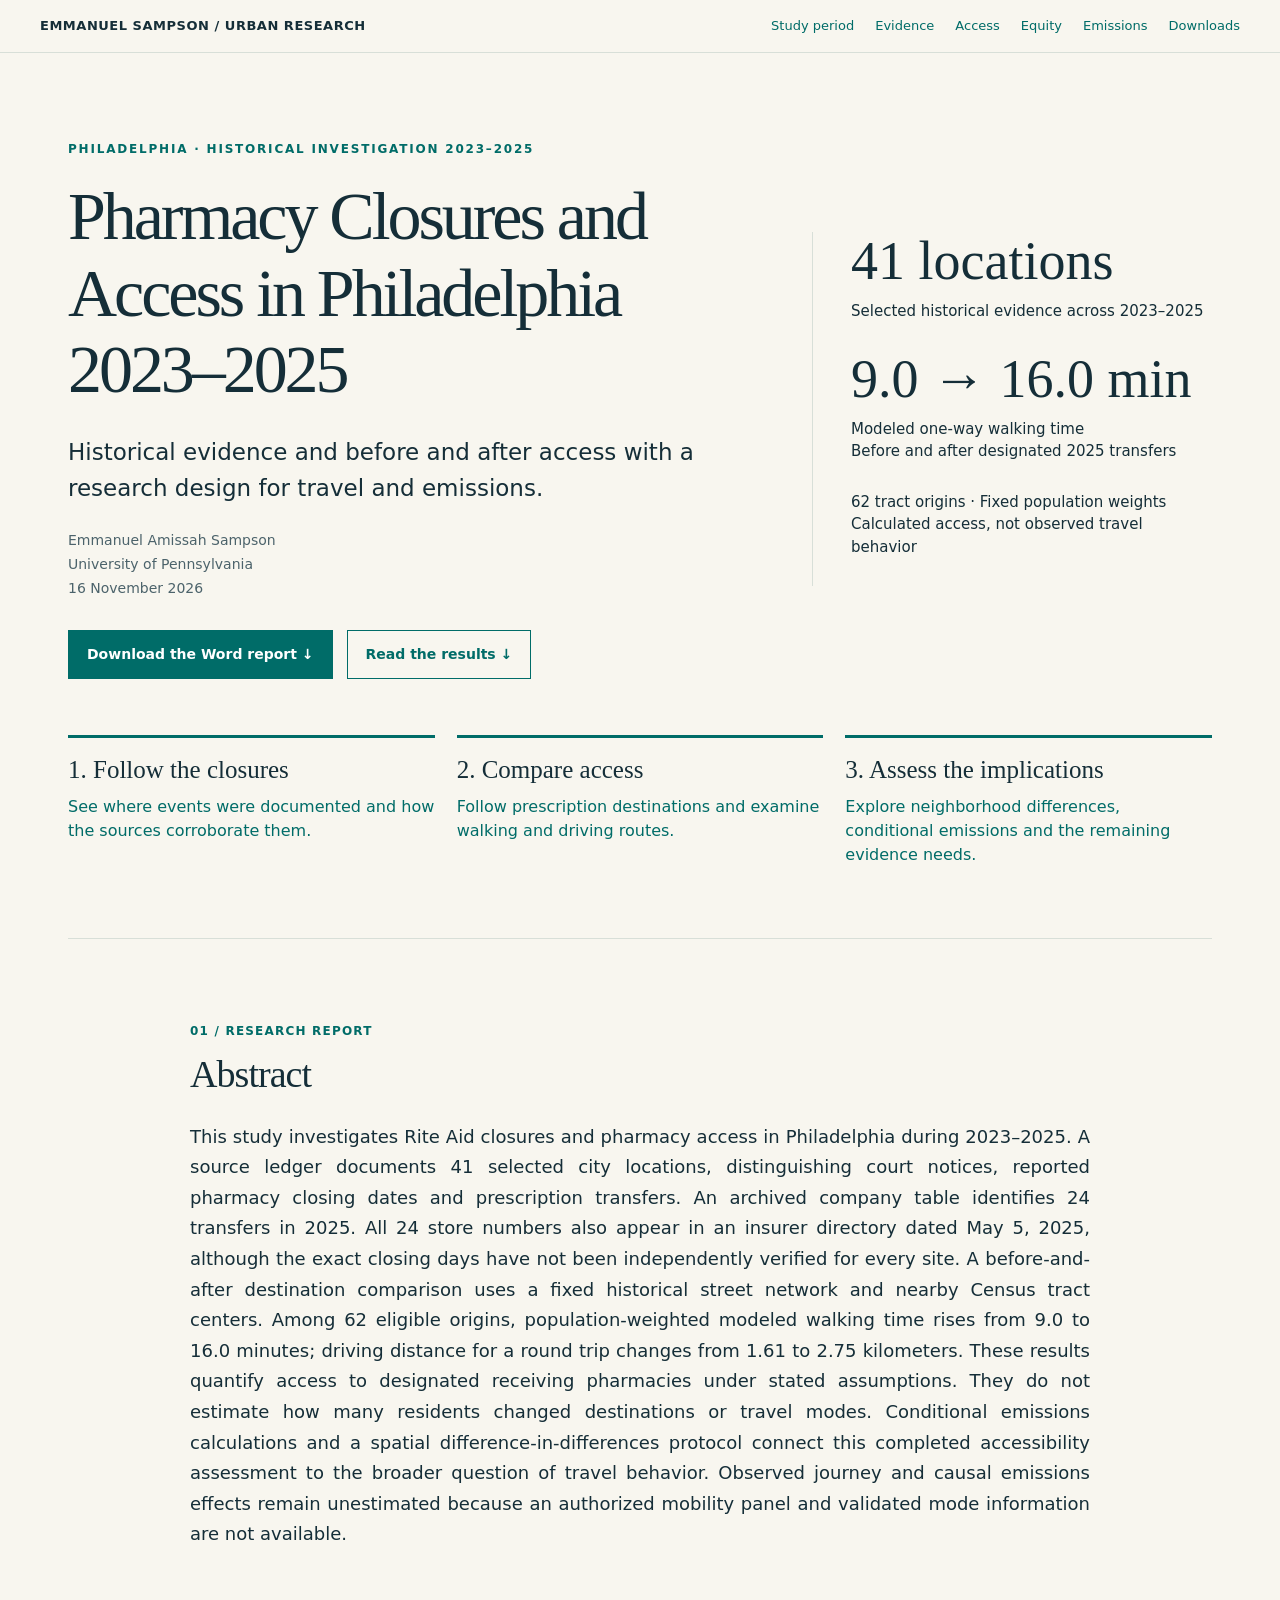
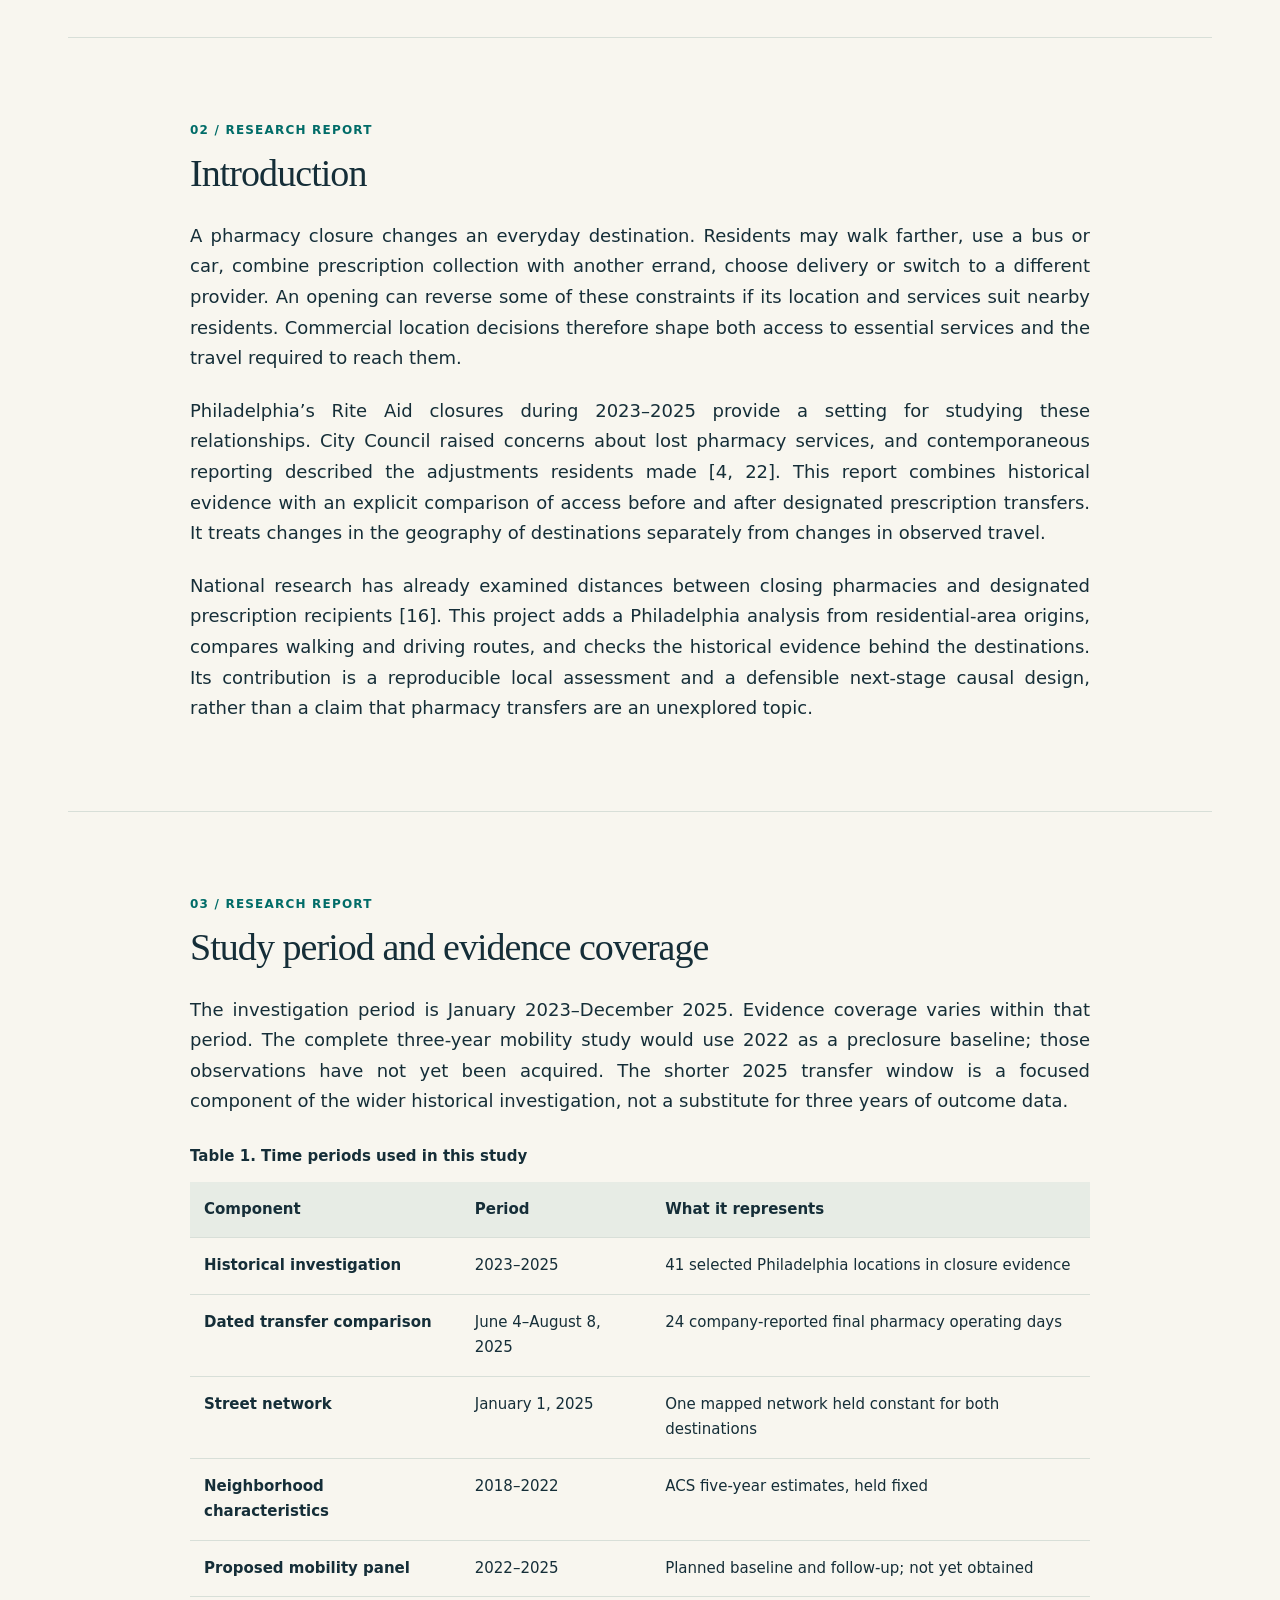
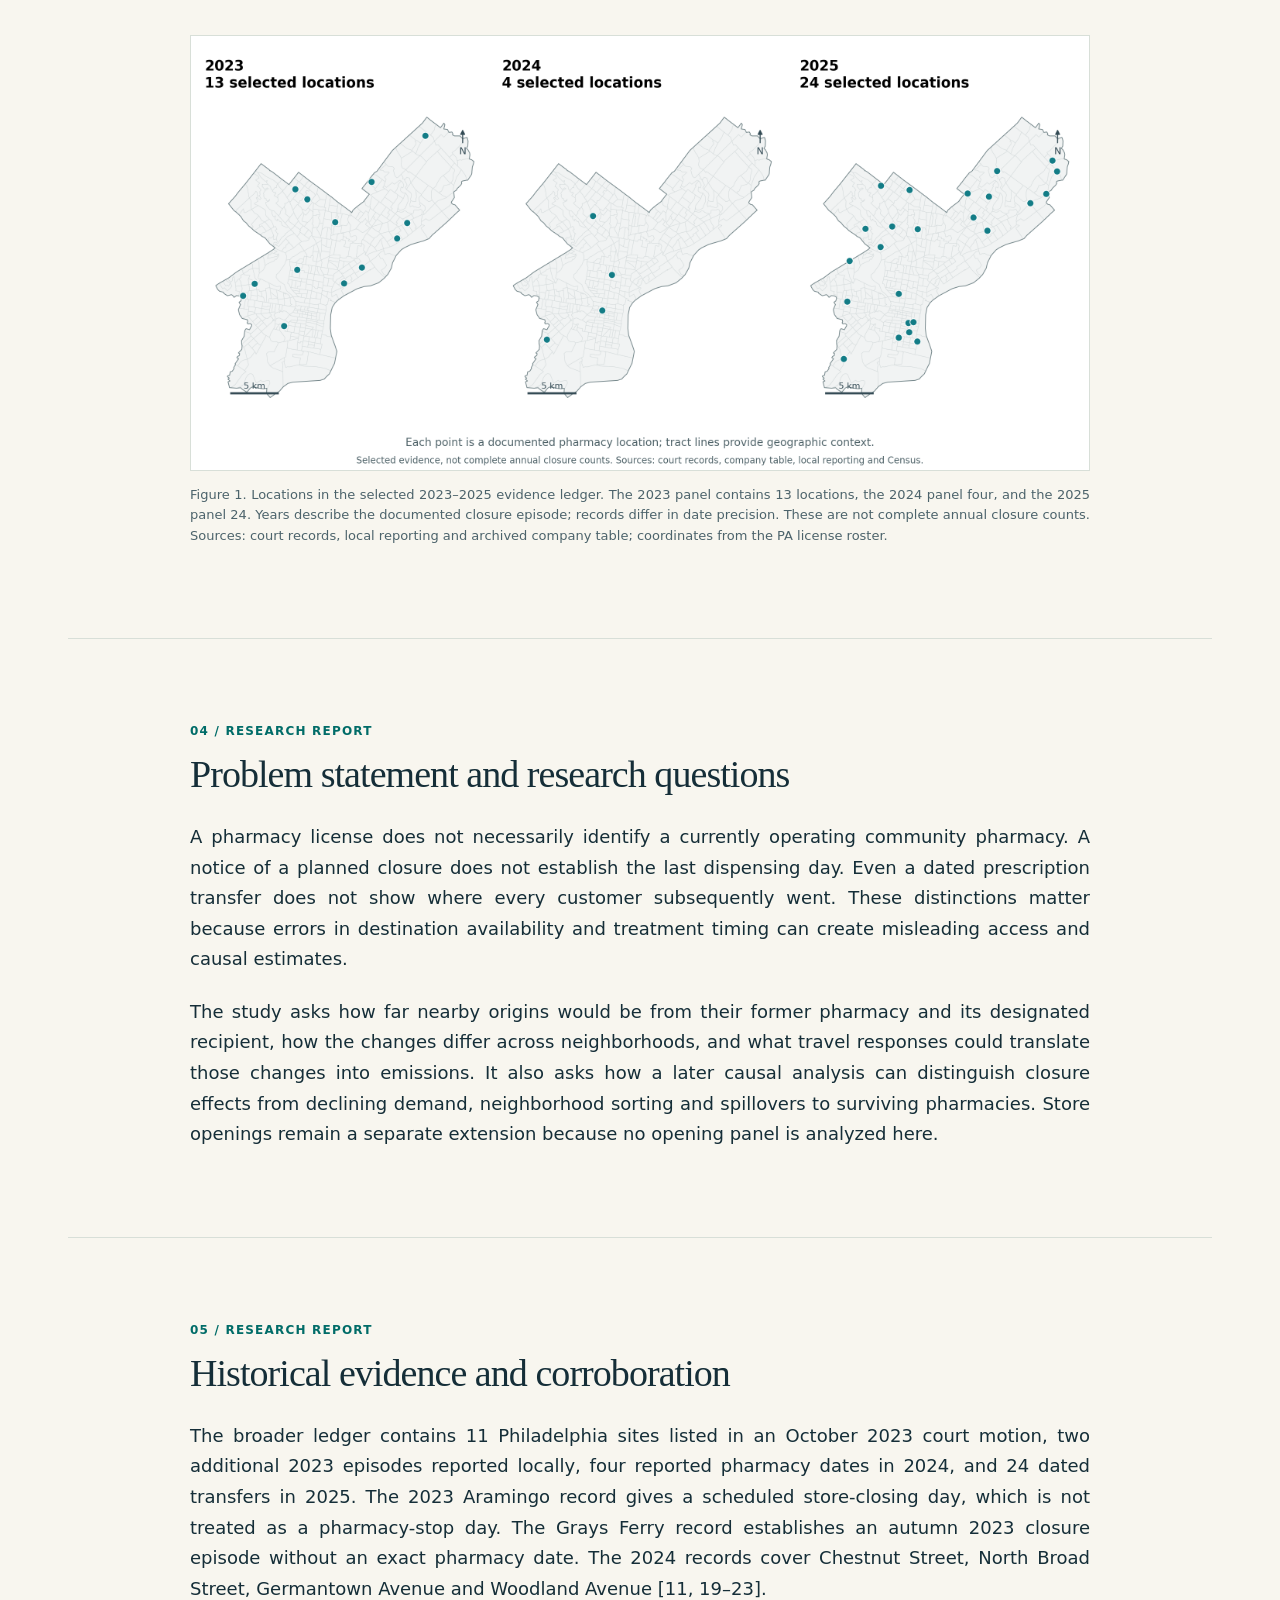
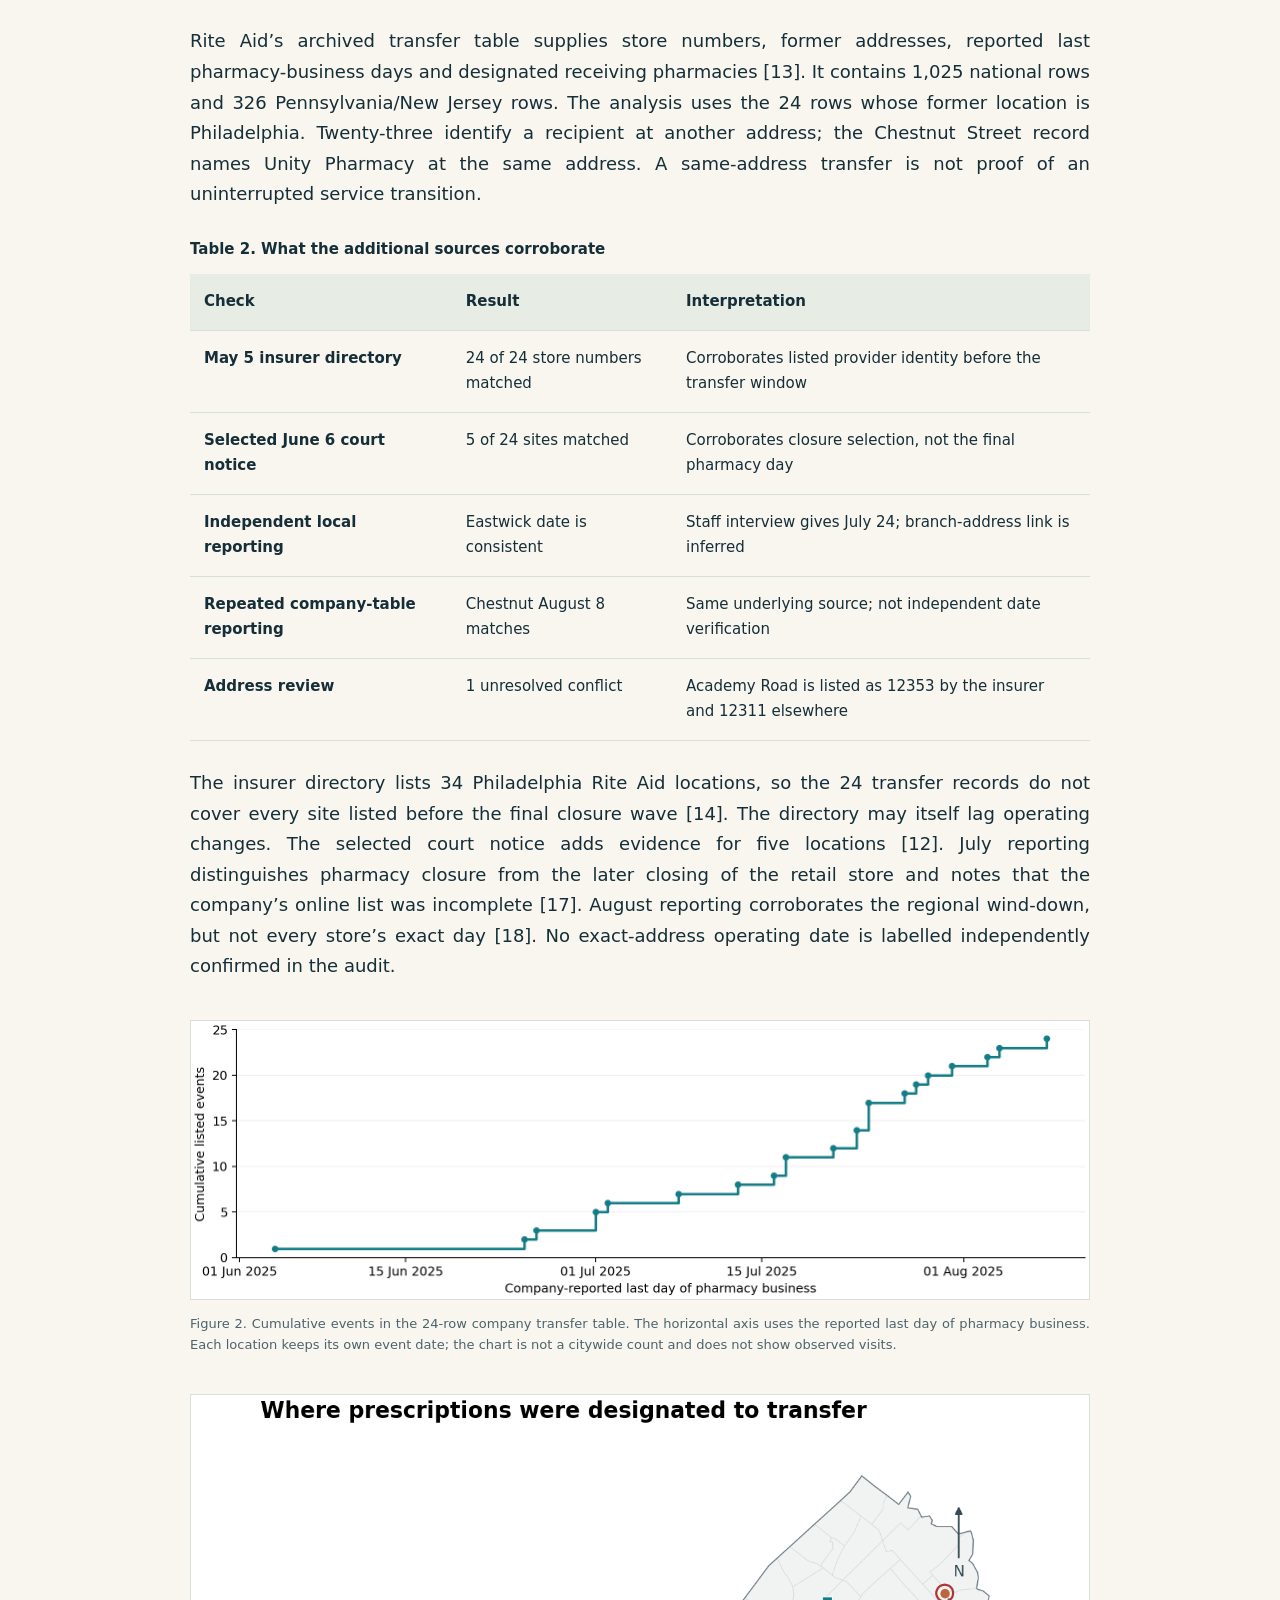
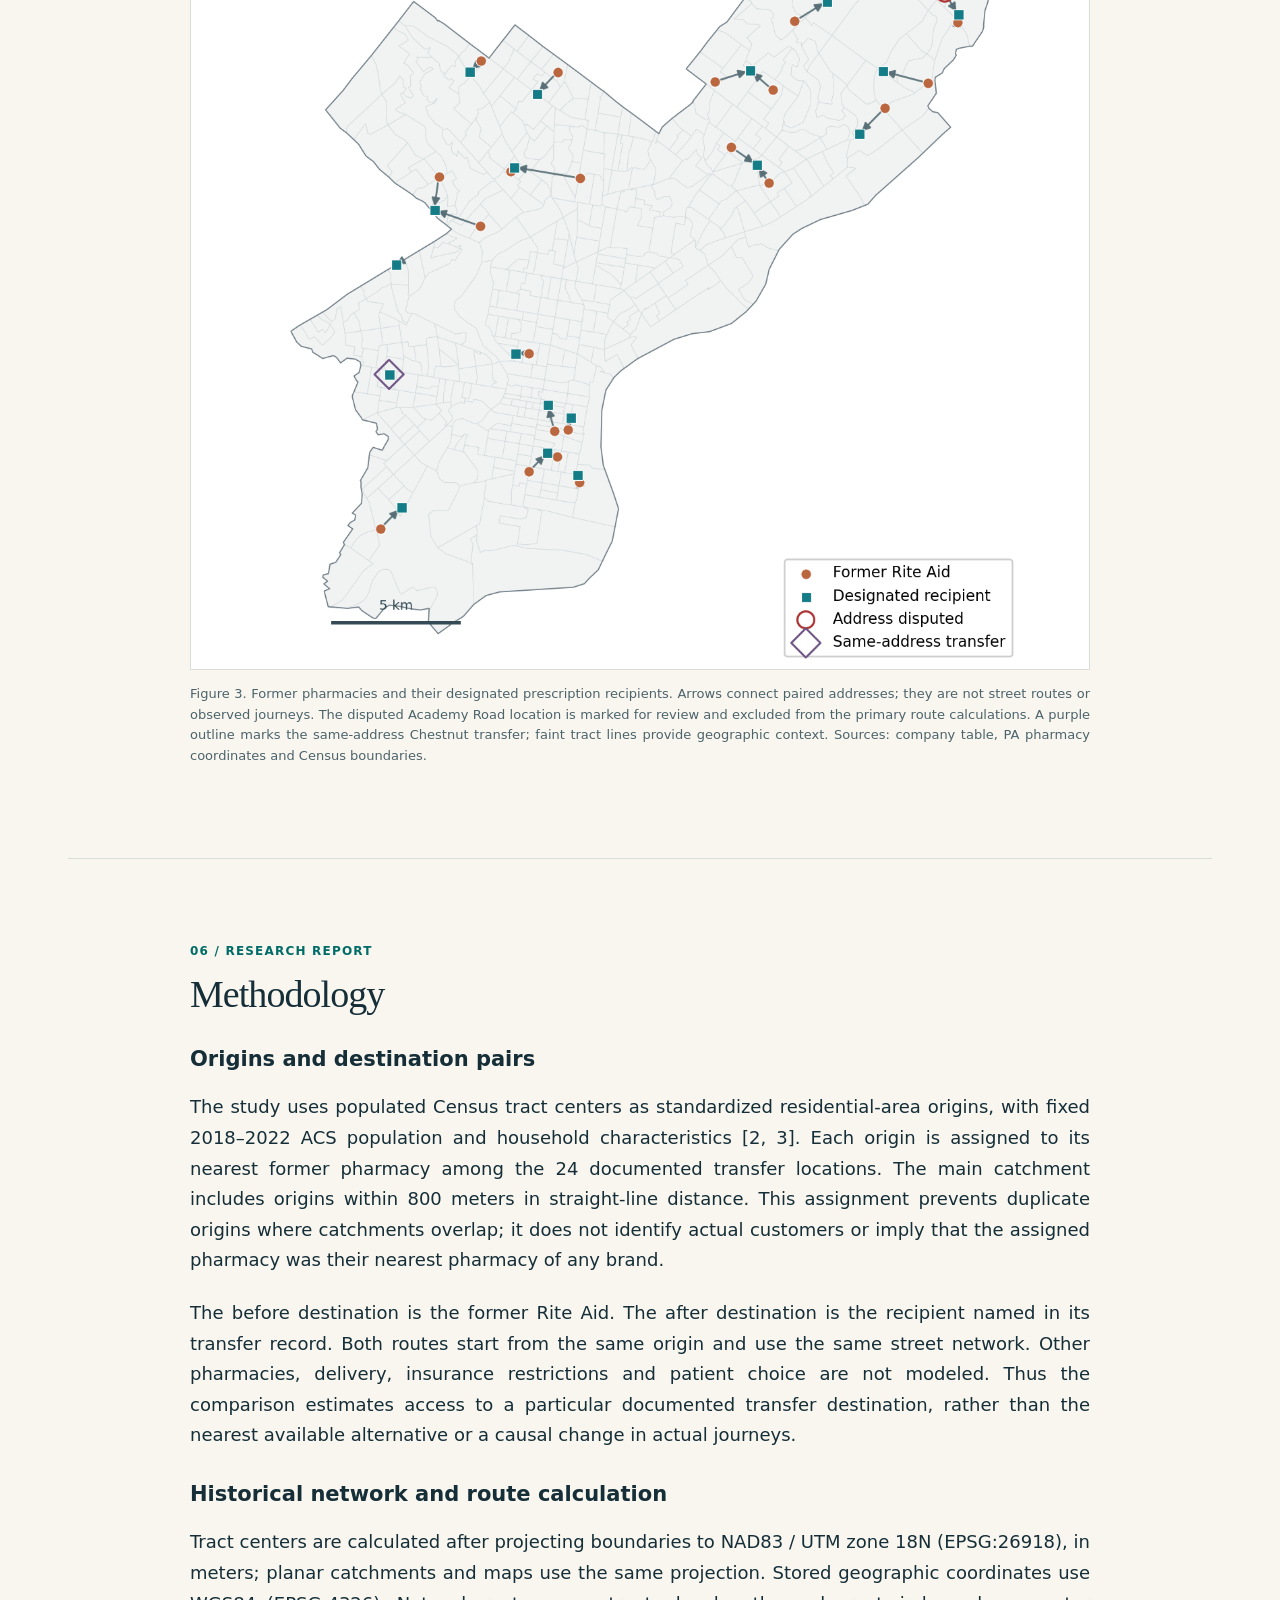
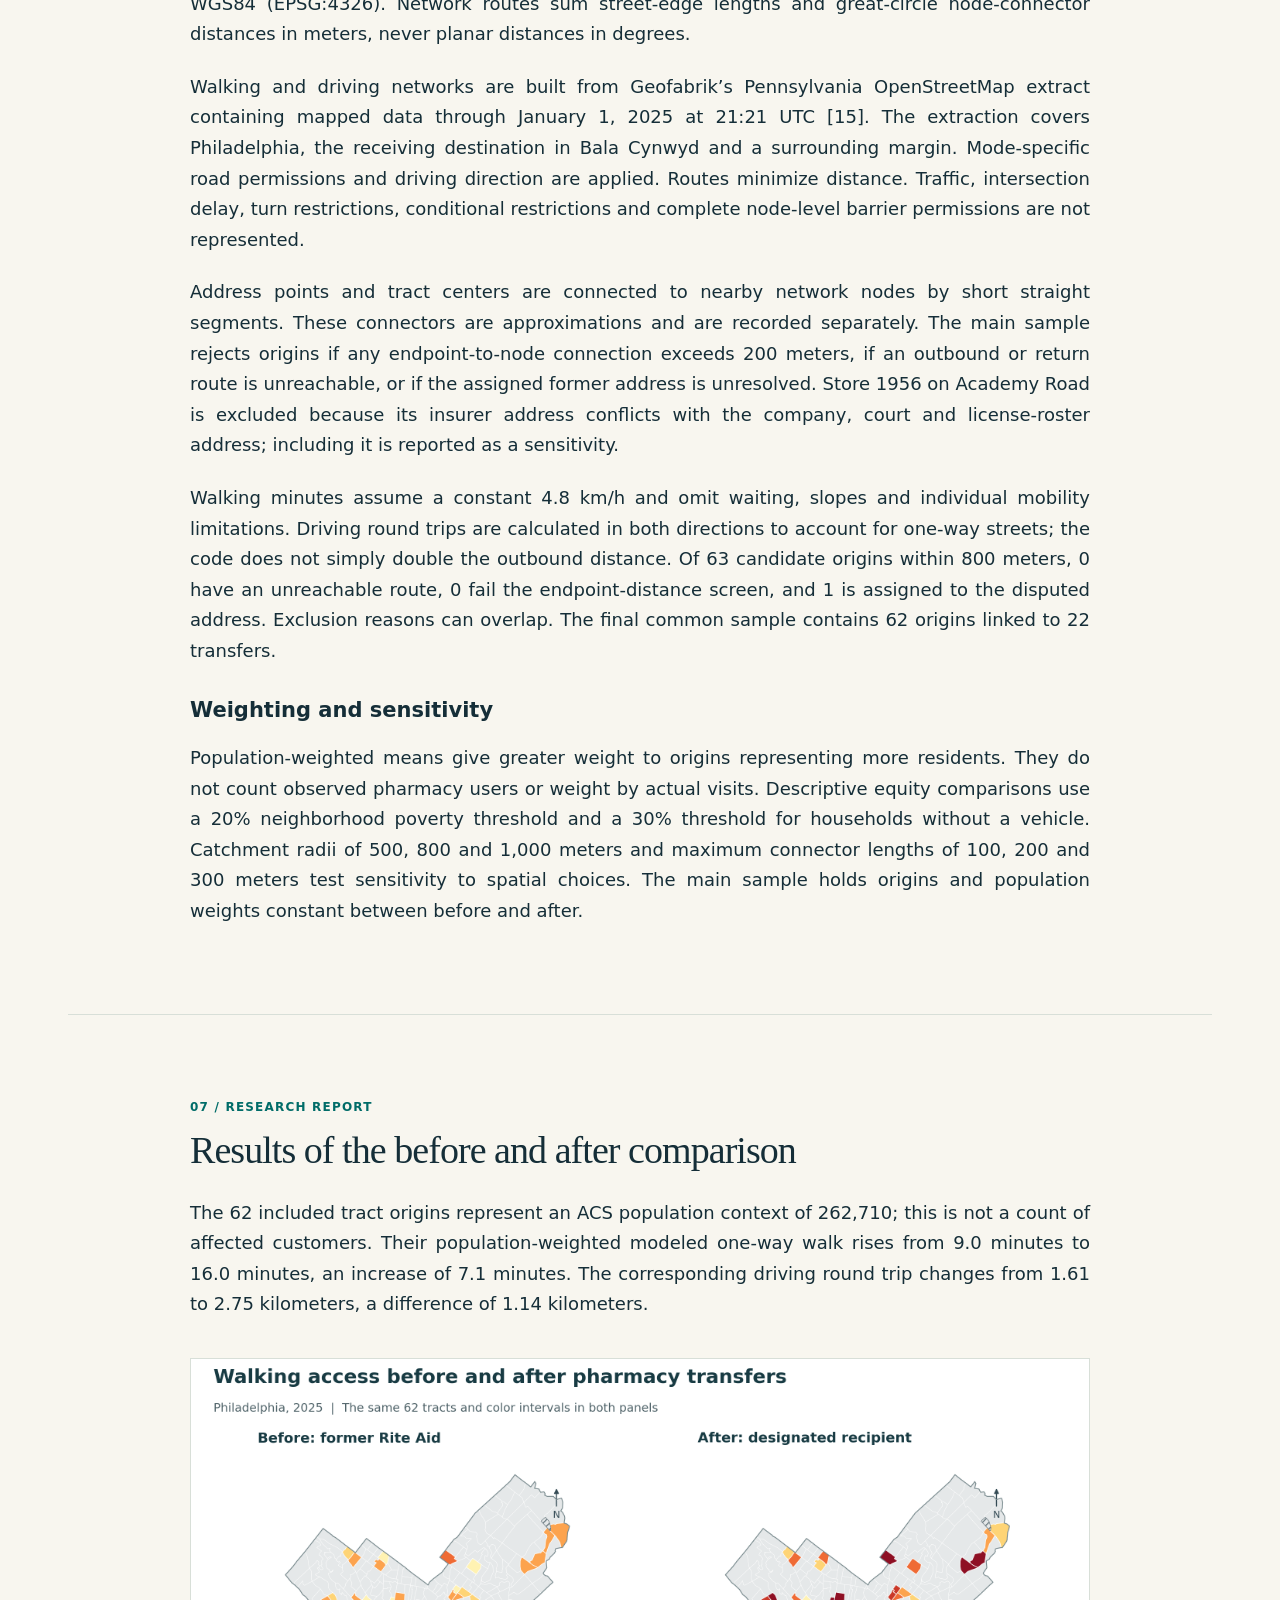
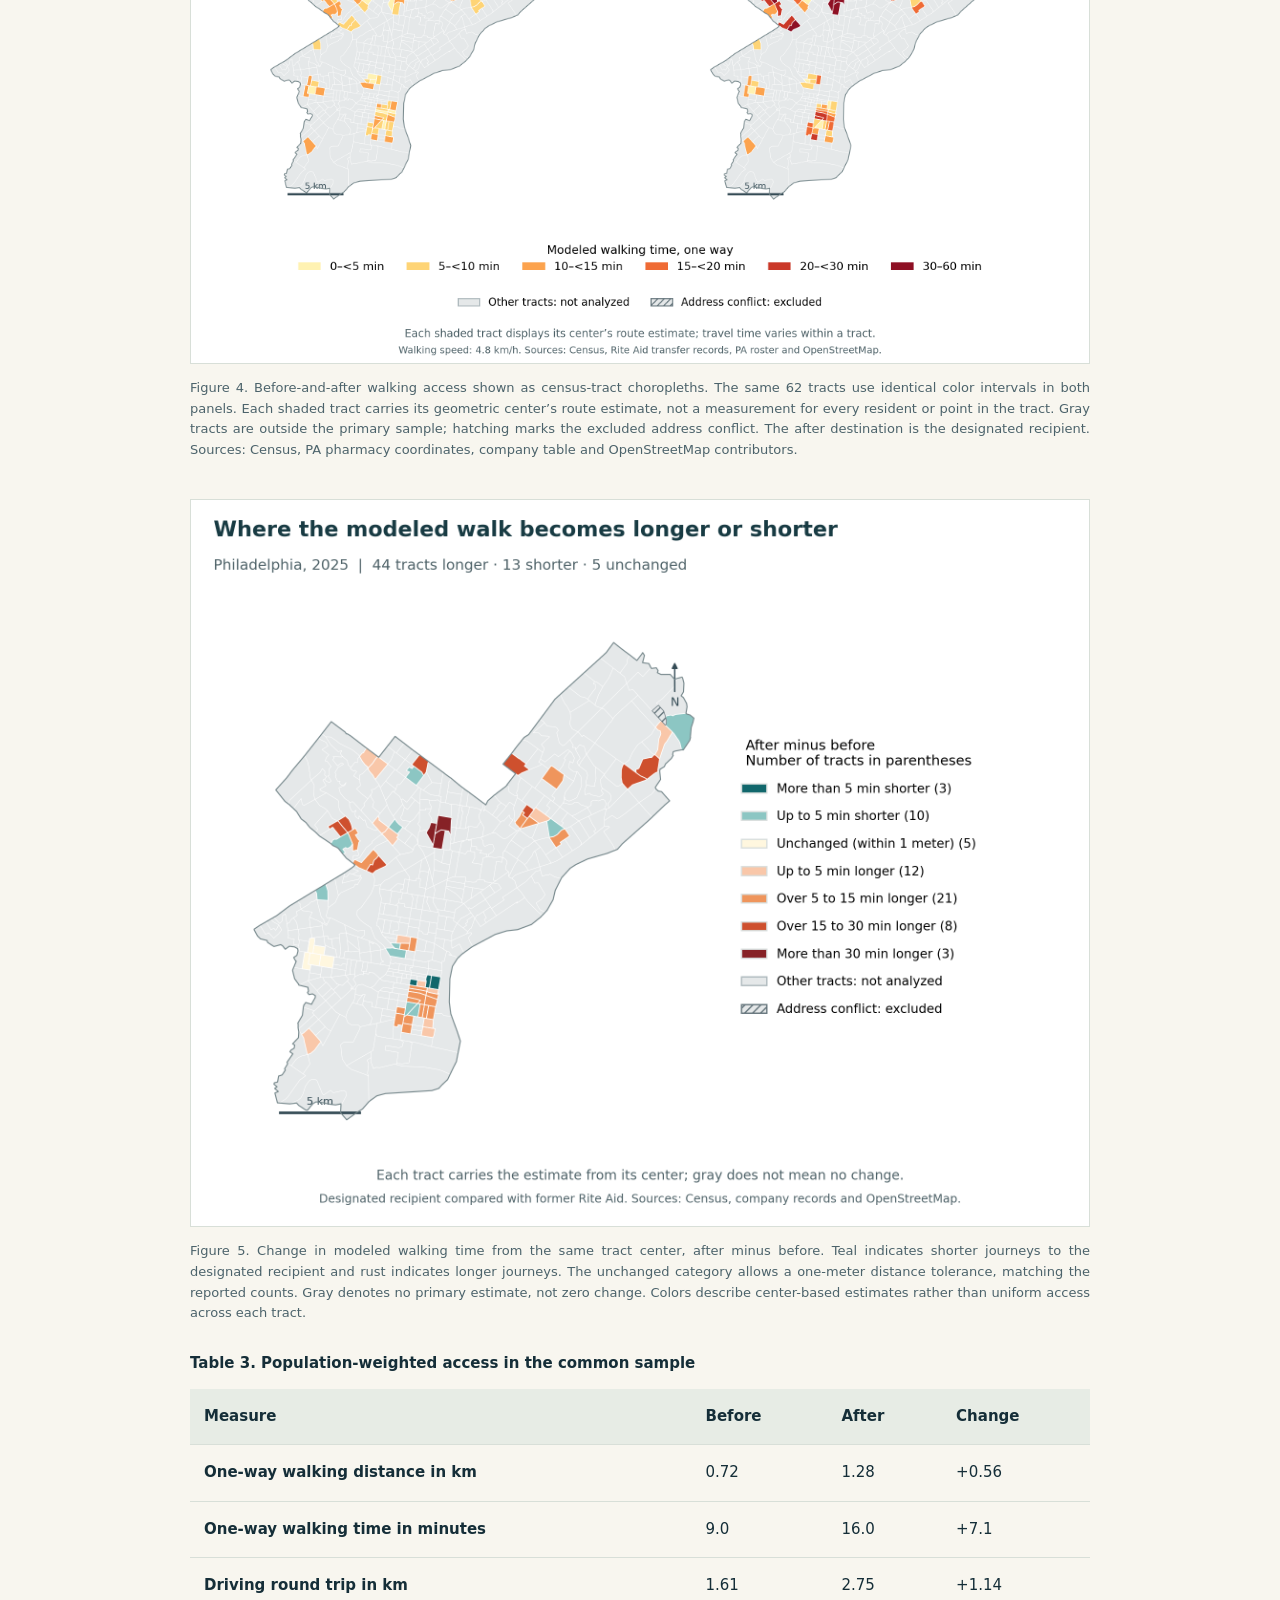
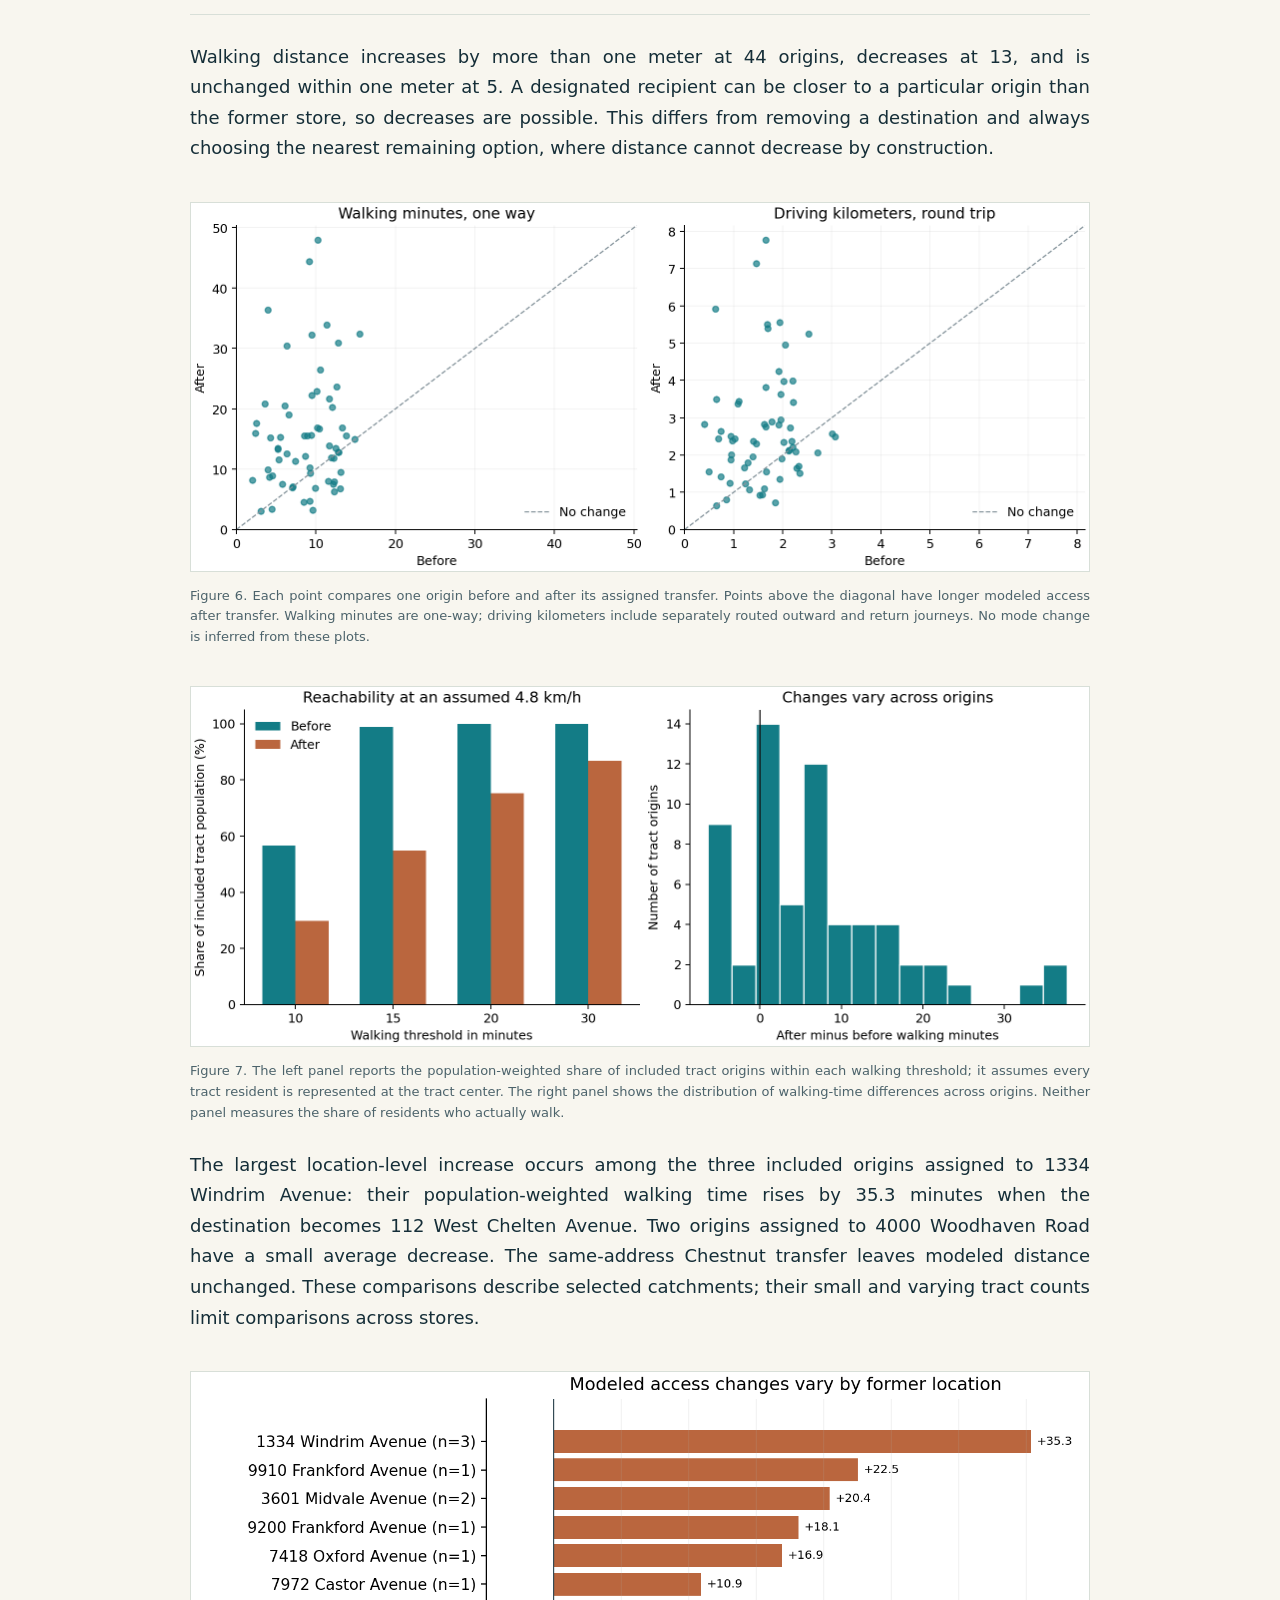
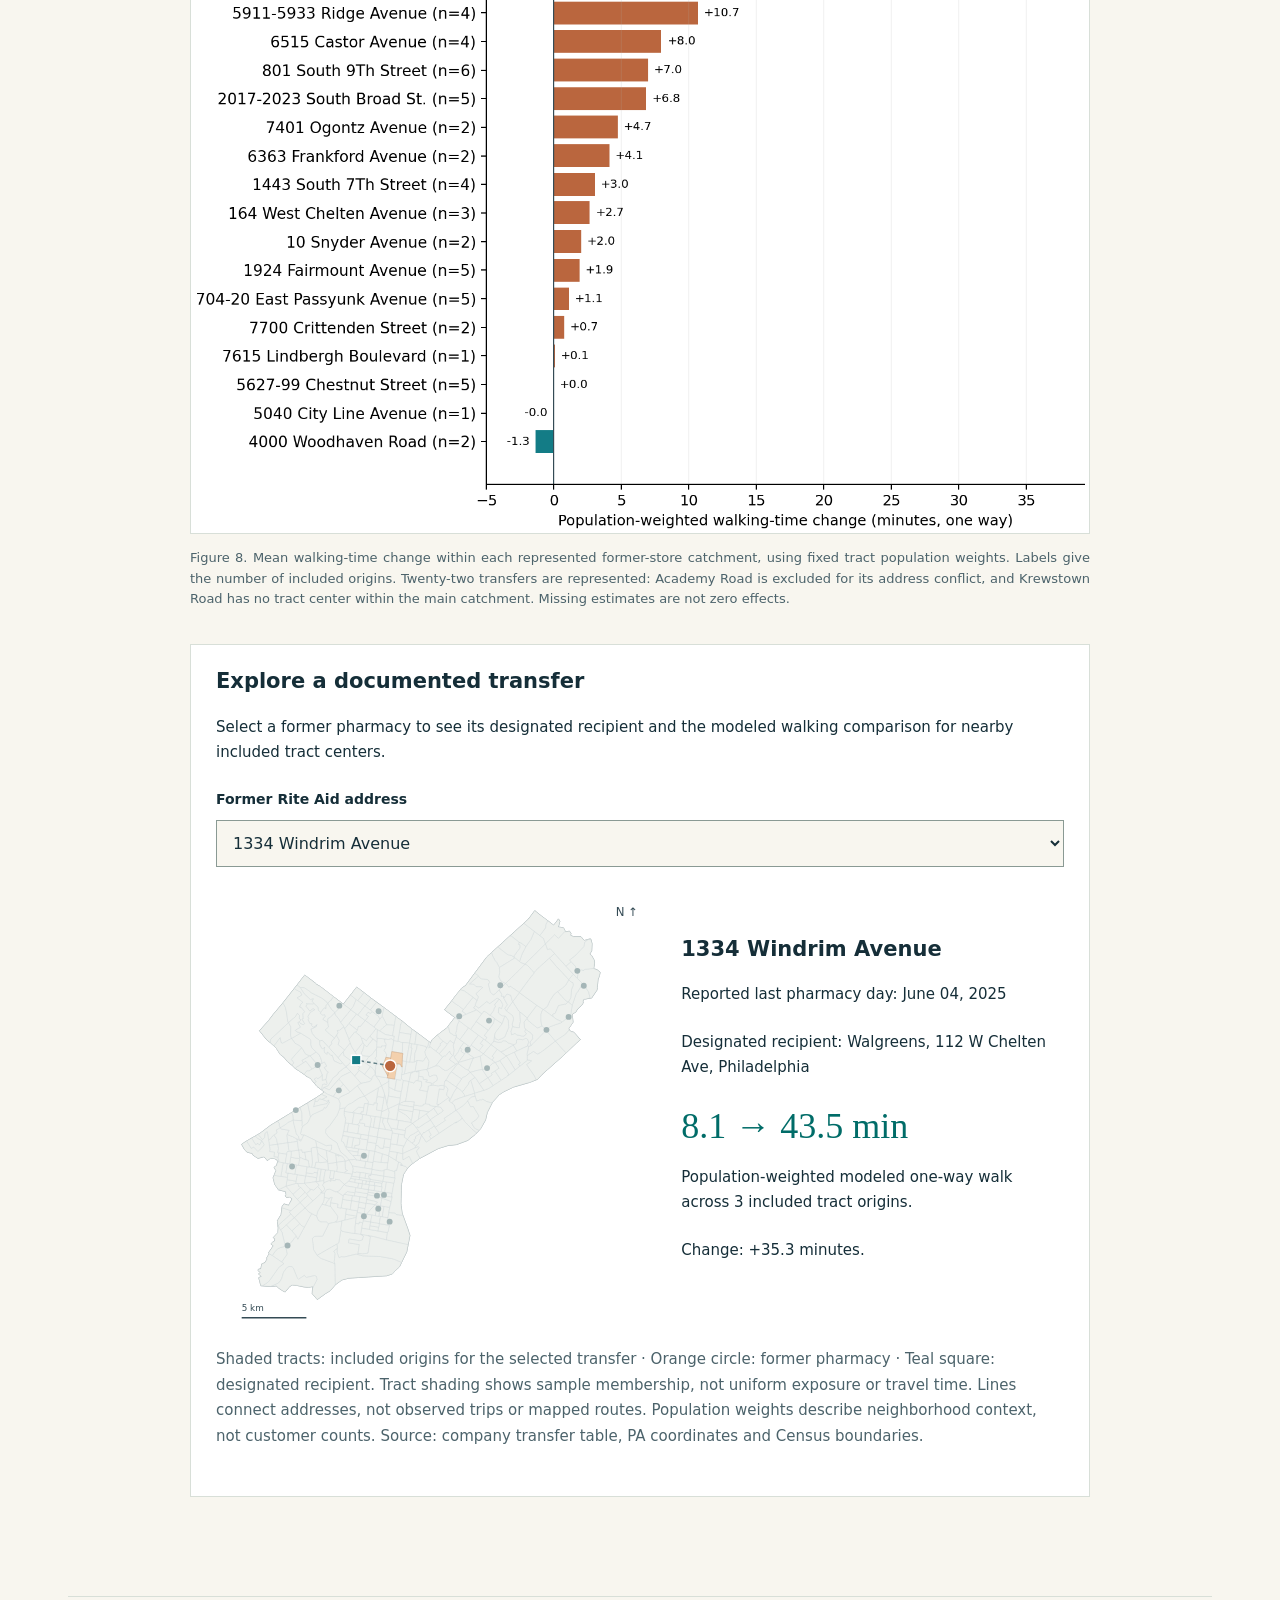
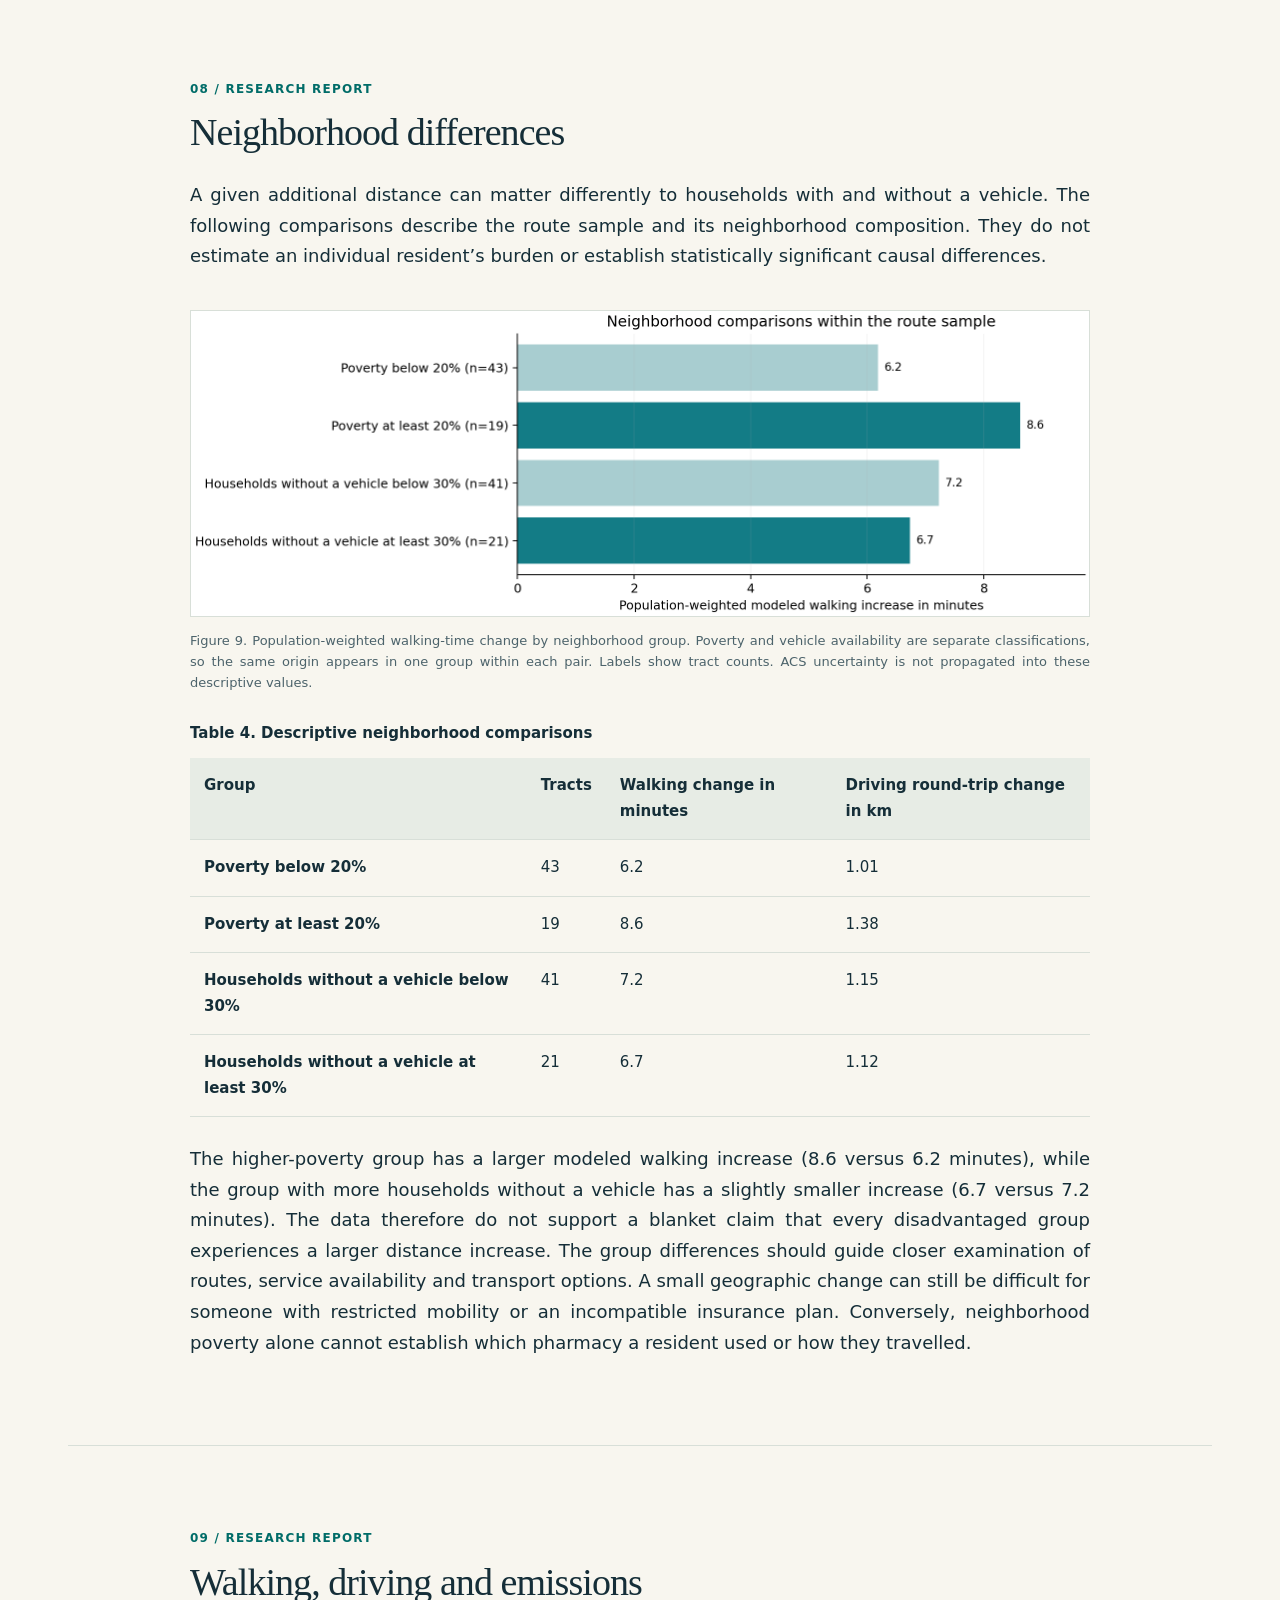
==== commit 7cbbd314: "Publish justified website write-up" ====
--- a/index.html
+++ b/index.html
@@ -7,6 +7,17 @@
 h1{font-size:clamp(44px,5.5vw,68px)}.hero{grid-template-columns:1.7fr 1fr}.prose h3{line-height:1.35}.report-section{max-width:900px;margin:auto}.report-section h2{font-size:38px}.report-section p{margin-bottom:22px}.references{overflow-wrap:anywhere}.references li{margin-bottom:20px}.references a{font-size:13px}@media(max-width:800px){.hero{grid-template-columns:1fr}h1{font-size:46px}.report-section h2{font-size:32px}}
 
 .story-guide{display:grid;grid-template-columns:repeat(3,1fr);gap:22px;margin:0 0 55px}.story-guide a{display:block;border-top:3px solid var(--teal);padding:16px 0;text-decoration:none;font-size:16px;line-height:1.5}.story-guide strong{display:block;font:500 25px/1.25 Georgia,serif;color:var(--ink);margin-bottom:9px}.explorer{margin:34px 0;padding:25px;background:white;border:1px solid var(--line)}.explorer h3{margin-top:0}.explorer label{display:block;font-size:14px;font-weight:700}.explorer select{width:100%;padding:12px;margin:8px 0 18px;font:16px system-ui;color:var(--ink);border:1px solid #8a9a94;background:var(--paper)}.explorer-grid{display:grid;grid-template-columns:1.15fr 1fr;gap:25px;align-items:center}.explorer svg{display:block;width:100%;height:auto}.explorer h4{font-size:21px;margin:0 0 15px}.explorer p{font-size:15px}.route-number{font:500 36px/1.3 Georgia,serif;color:var(--teal)}.hero-side .scope-note{grid-column:1/-1}.table-scroll caption{text-align:left;font-weight:650;padding:0 0 12px}.chart-link{font-size:12px}.report-section figure img{cursor:zoom-in}@media(max-width:700px){.story-guide,.explorer-grid{grid-template-columns:1fr}.story-guide{gap:5px}.explorer{padding:17px}.hero-side strong{font-size:37px}}@media print{.explorer,.story-guide{display:none}}
+
+/* Match the report's justified prose without stretching interface labels. */
+.report-section > p,
+.report-section > ol > li,
+.report-section figcaption {
+  text-align: justify;
+  text-align-last: start;
+  -webkit-hyphens: auto;
+  hyphens: auto;
+  overflow-wrap: break-word;
+}
 </style></head><body>
 <a class="skip" href="#main">Skip to research</a><header class="nav"><a class="brand" href="#">EMMANUEL SAMPSON / URBAN RESEARCH</a><nav aria-label="Sections"><a href="#period">Study period</a><a href="#evidence">Evidence</a><a href="#results">Access</a><a href="#equity">Equity</a><a href="#travel">Emissions</a><a href="#records">Downloads</a></nav></header>
 <main id="main" class="wrap"><section class="hero"><div><div class="eyebrow">Philadelphia · Historical investigation 2023–2025</div><h1>Pharmacy Closures and Access in Philadelphia 2023–2025</h1><p class="lede">Historical evidence and before and after access with a research design for travel and emissions.</p><p class="byline">Emmanuel Amissah Sampson<br>University of Pennsylvania<br>16 November 2026</p><div class="actions"><a class="button" href="outputs/public/Pharmacy_Access_Research_Report.docx">Download the Word report ↓</a><a class="button alt" href="#results">Read the results ↓</a></div></div><aside class="hero-side" aria-label="Main findings"><div><strong>41 locations</strong><p>Selected historical evidence across 2023–2025</p></div><div><strong>9.0 → 16.0 min</strong><p>Modeled one-way walking time<br>Before and after designated 2025 transfers</p></div><p class="scope-note">62 tract origins · Fixed population weights<br>Calculated access, not observed travel behavior</p></aside></section>
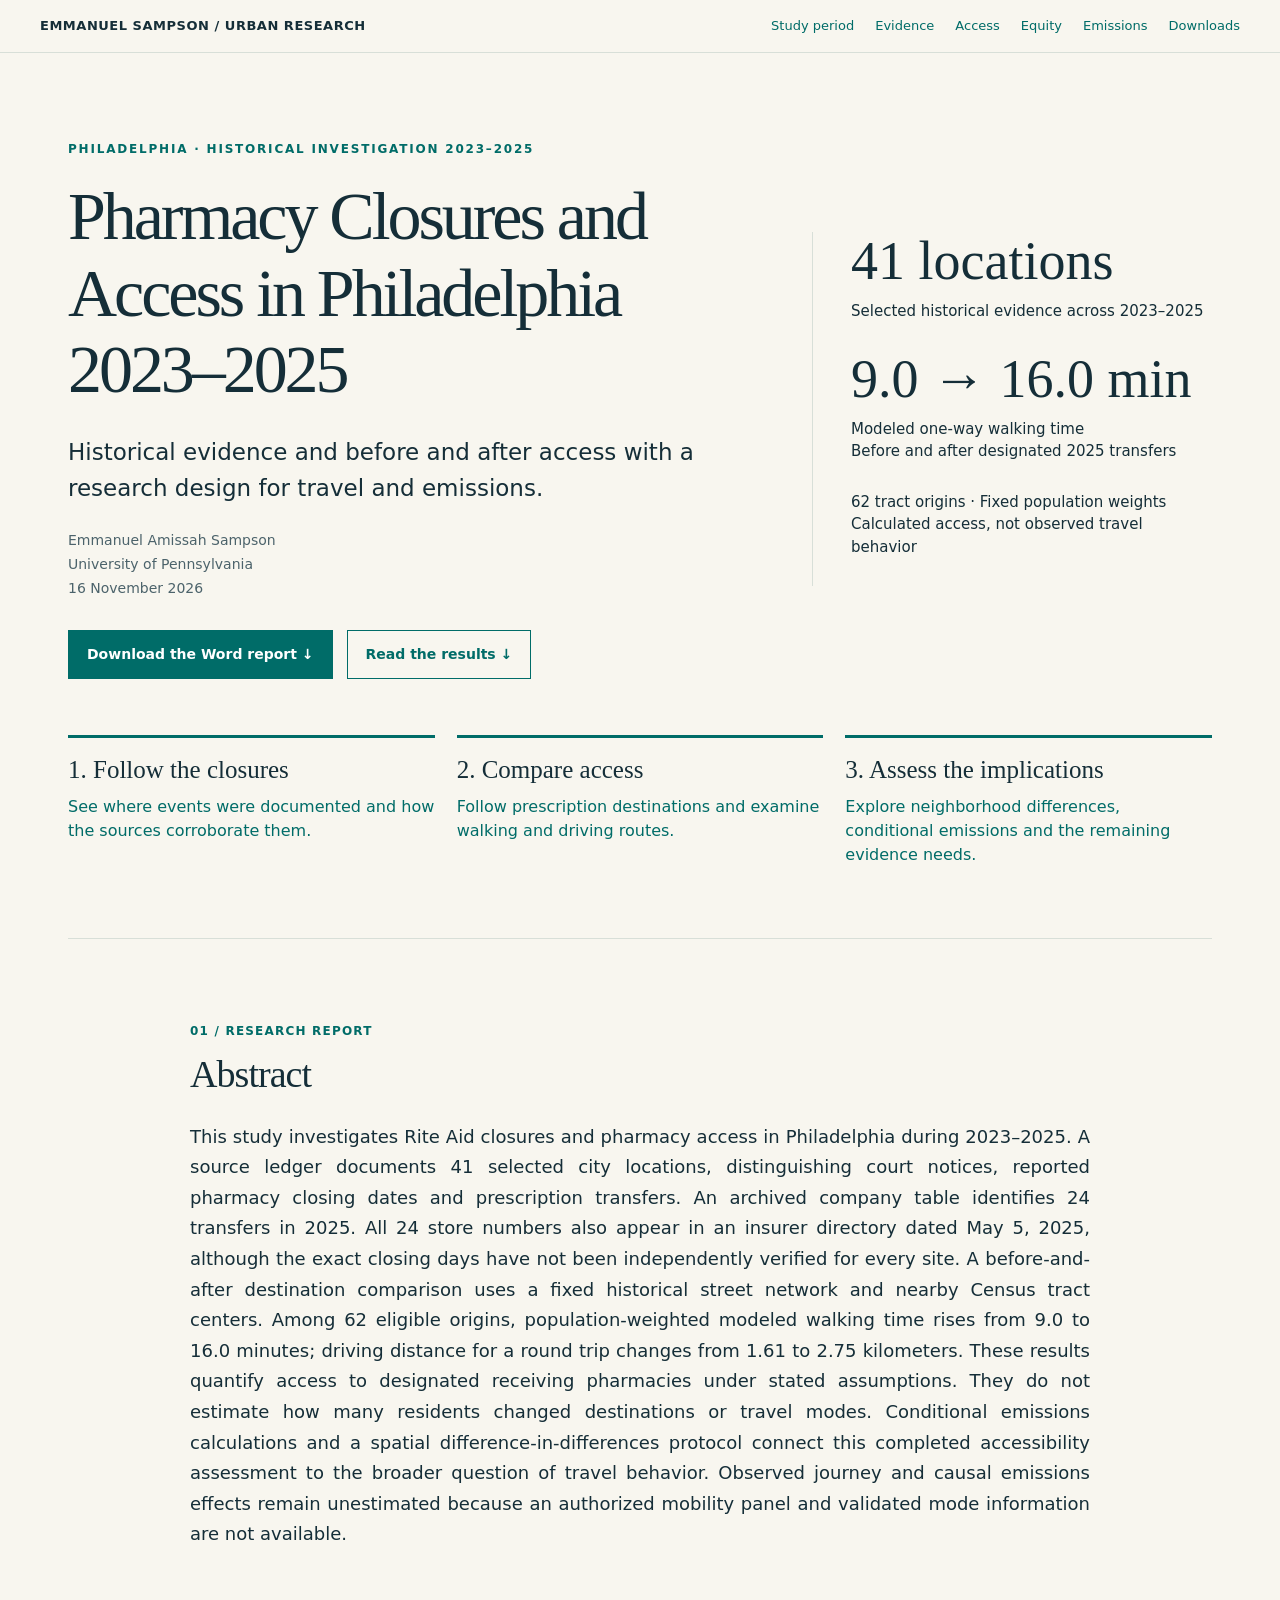
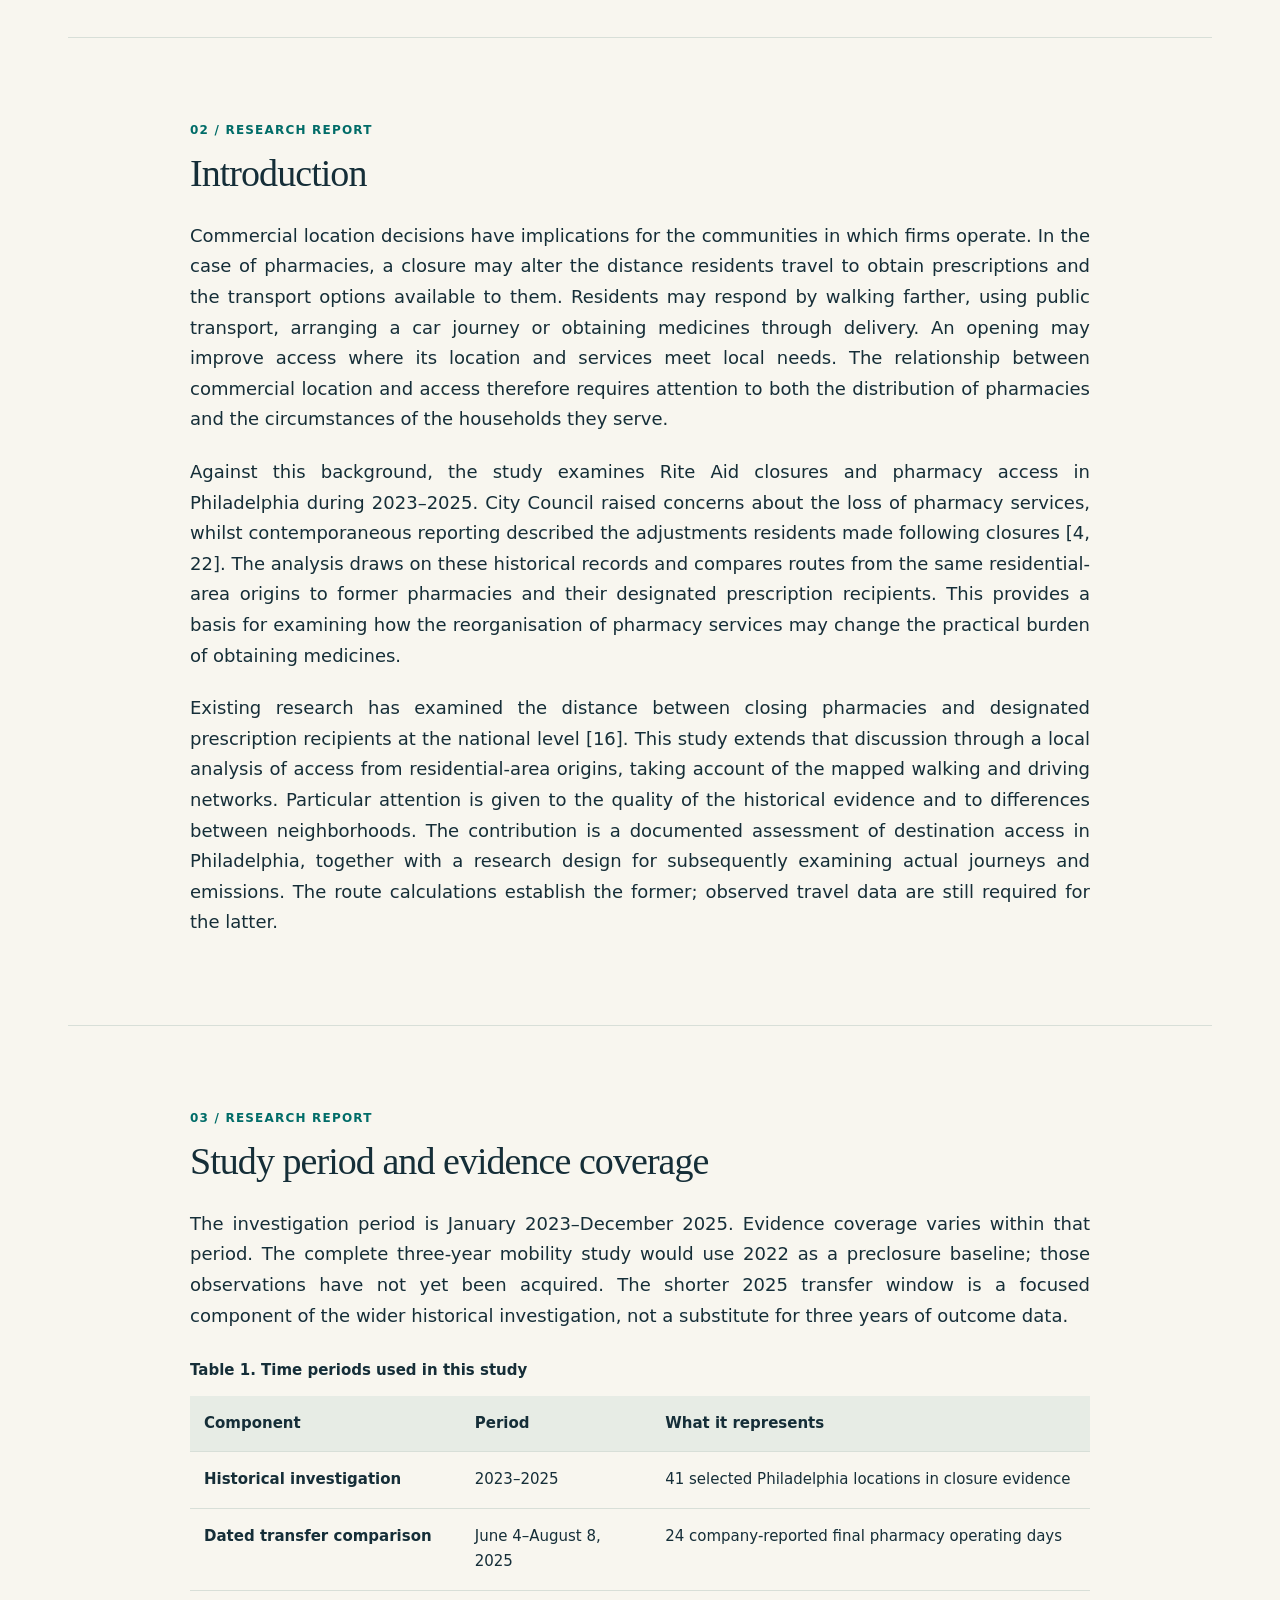
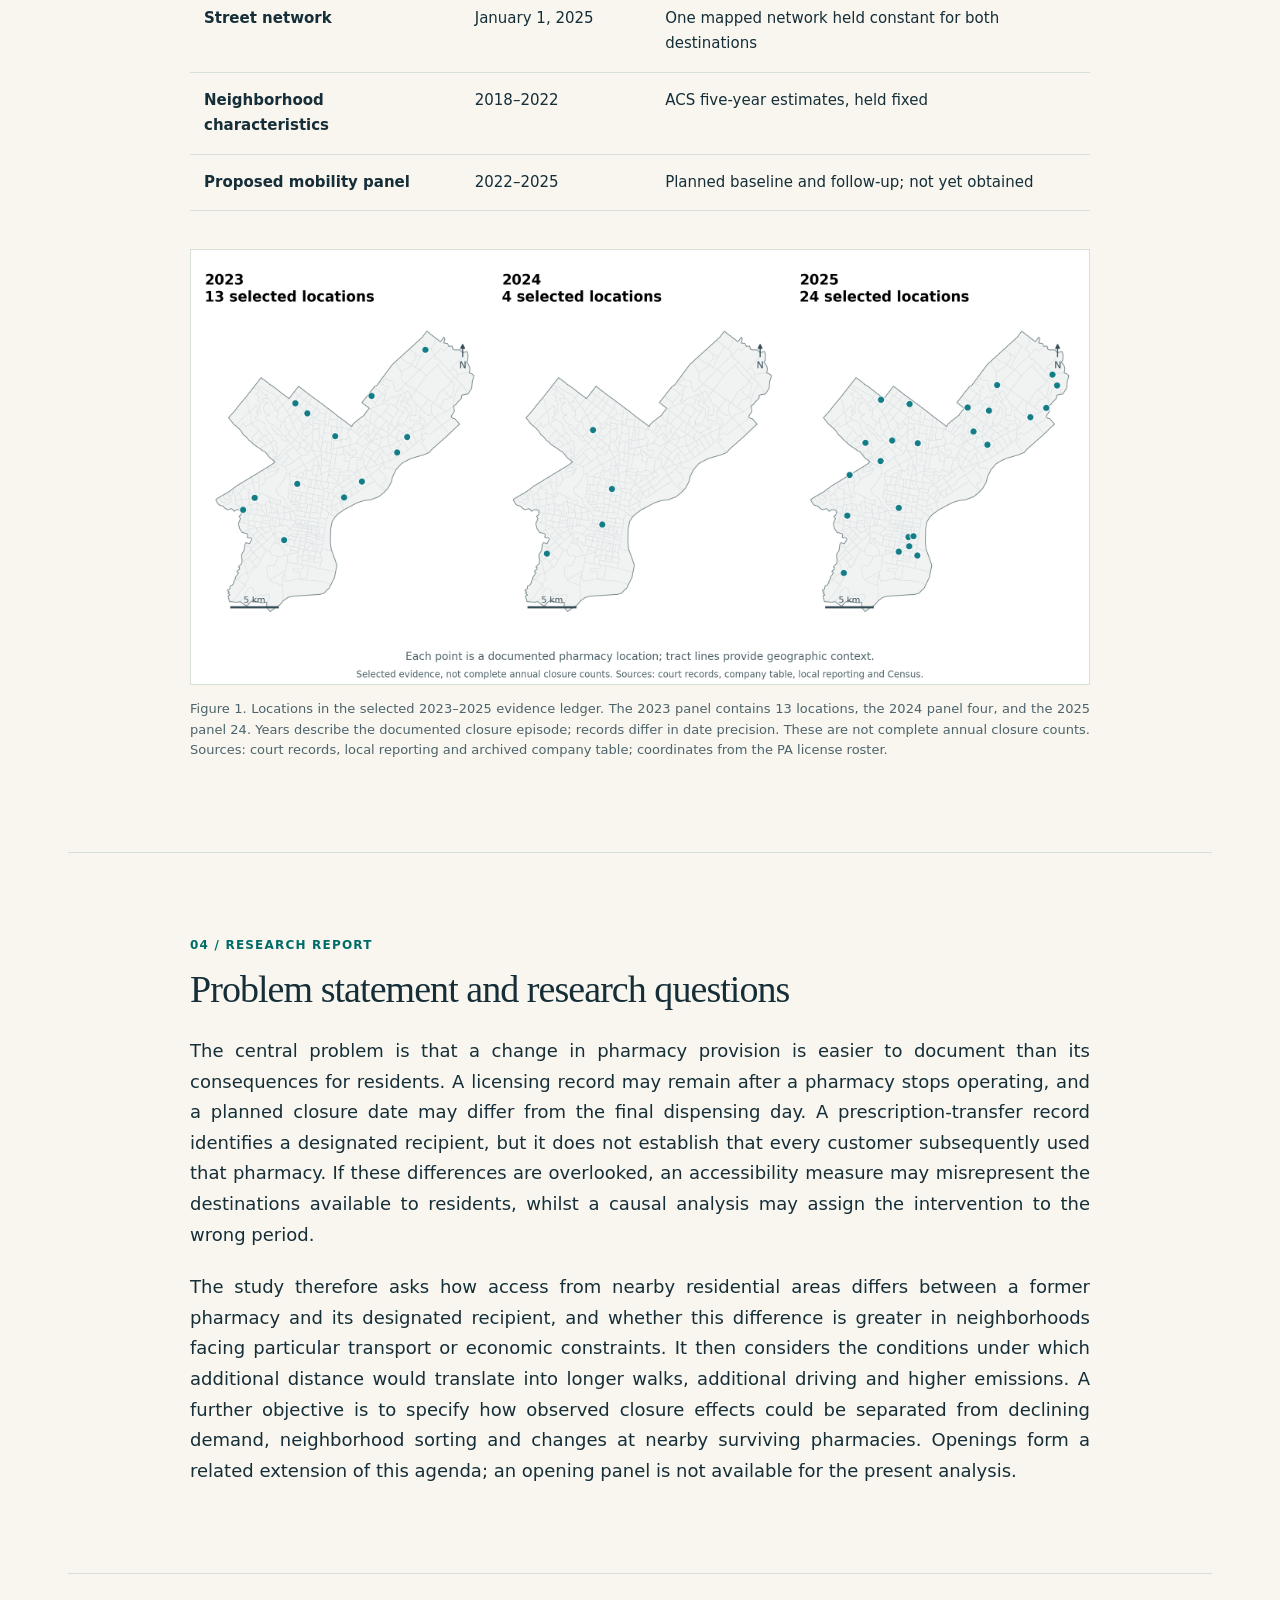
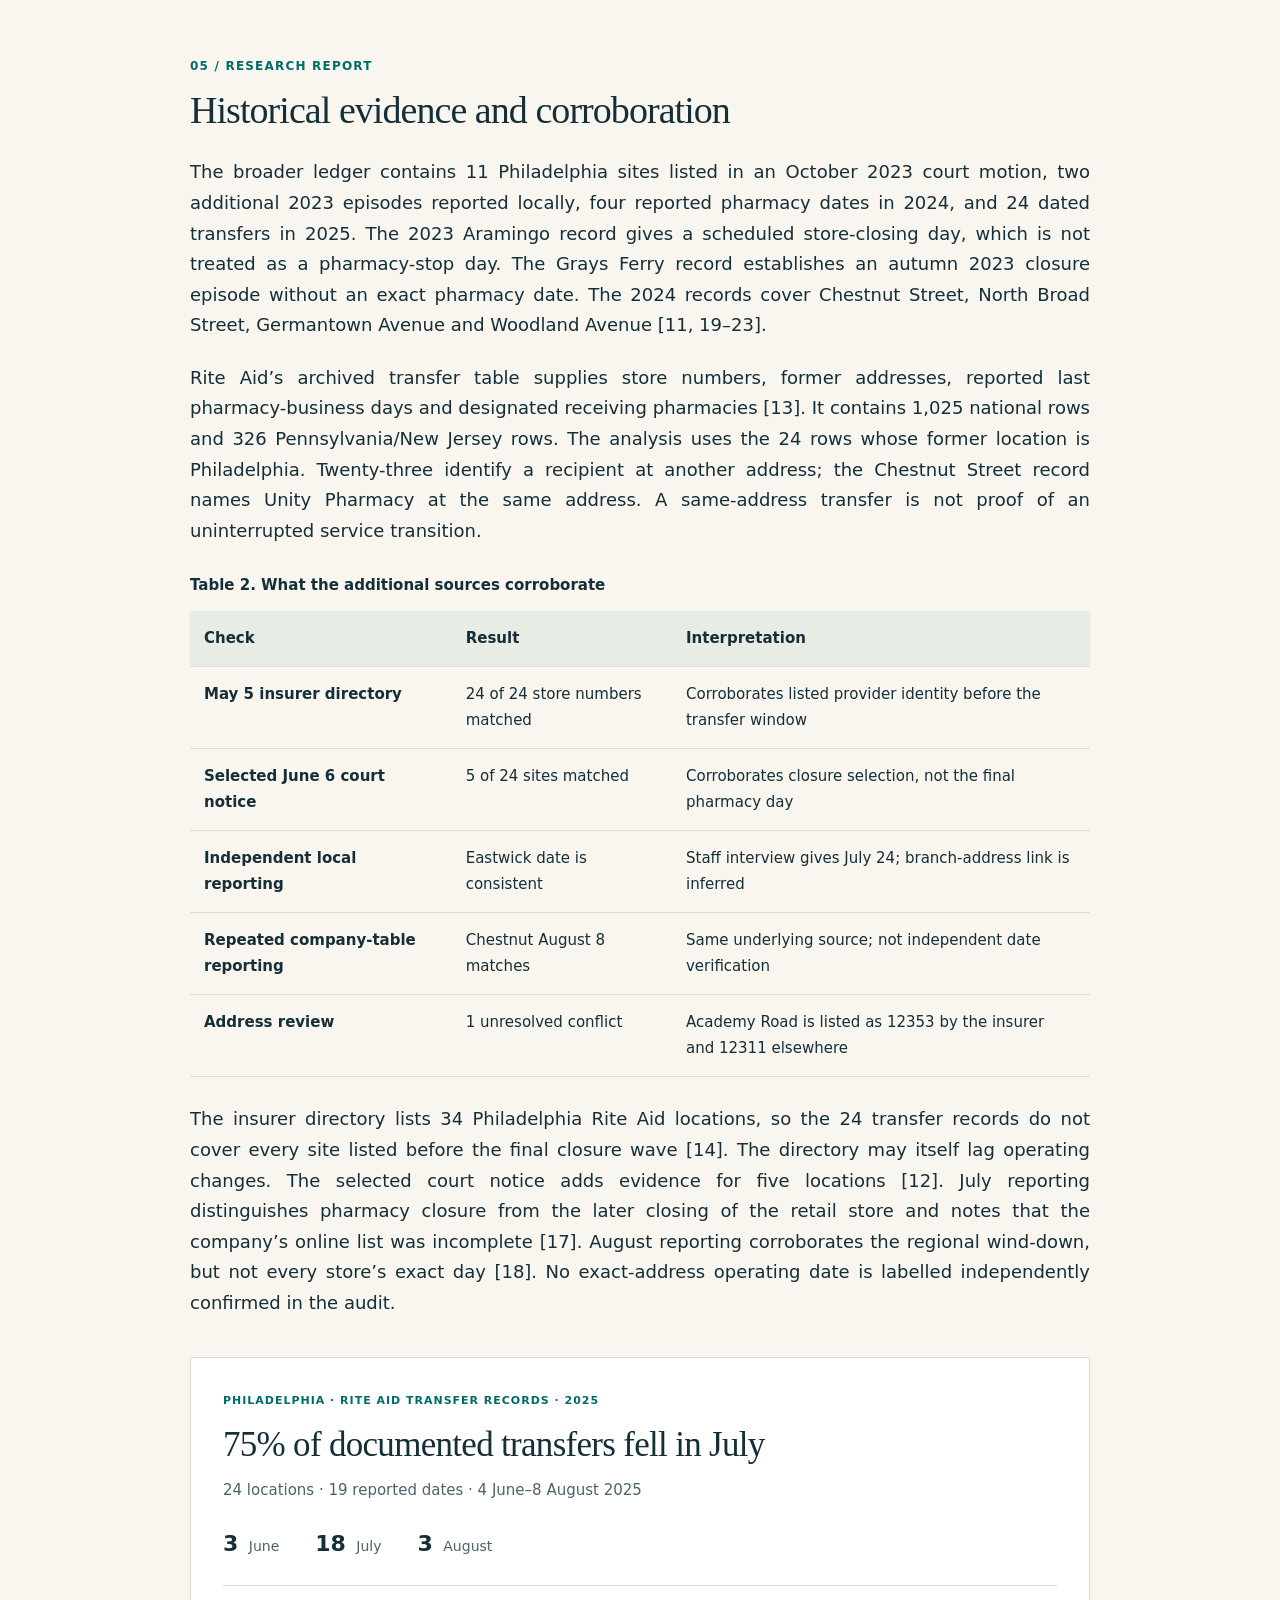
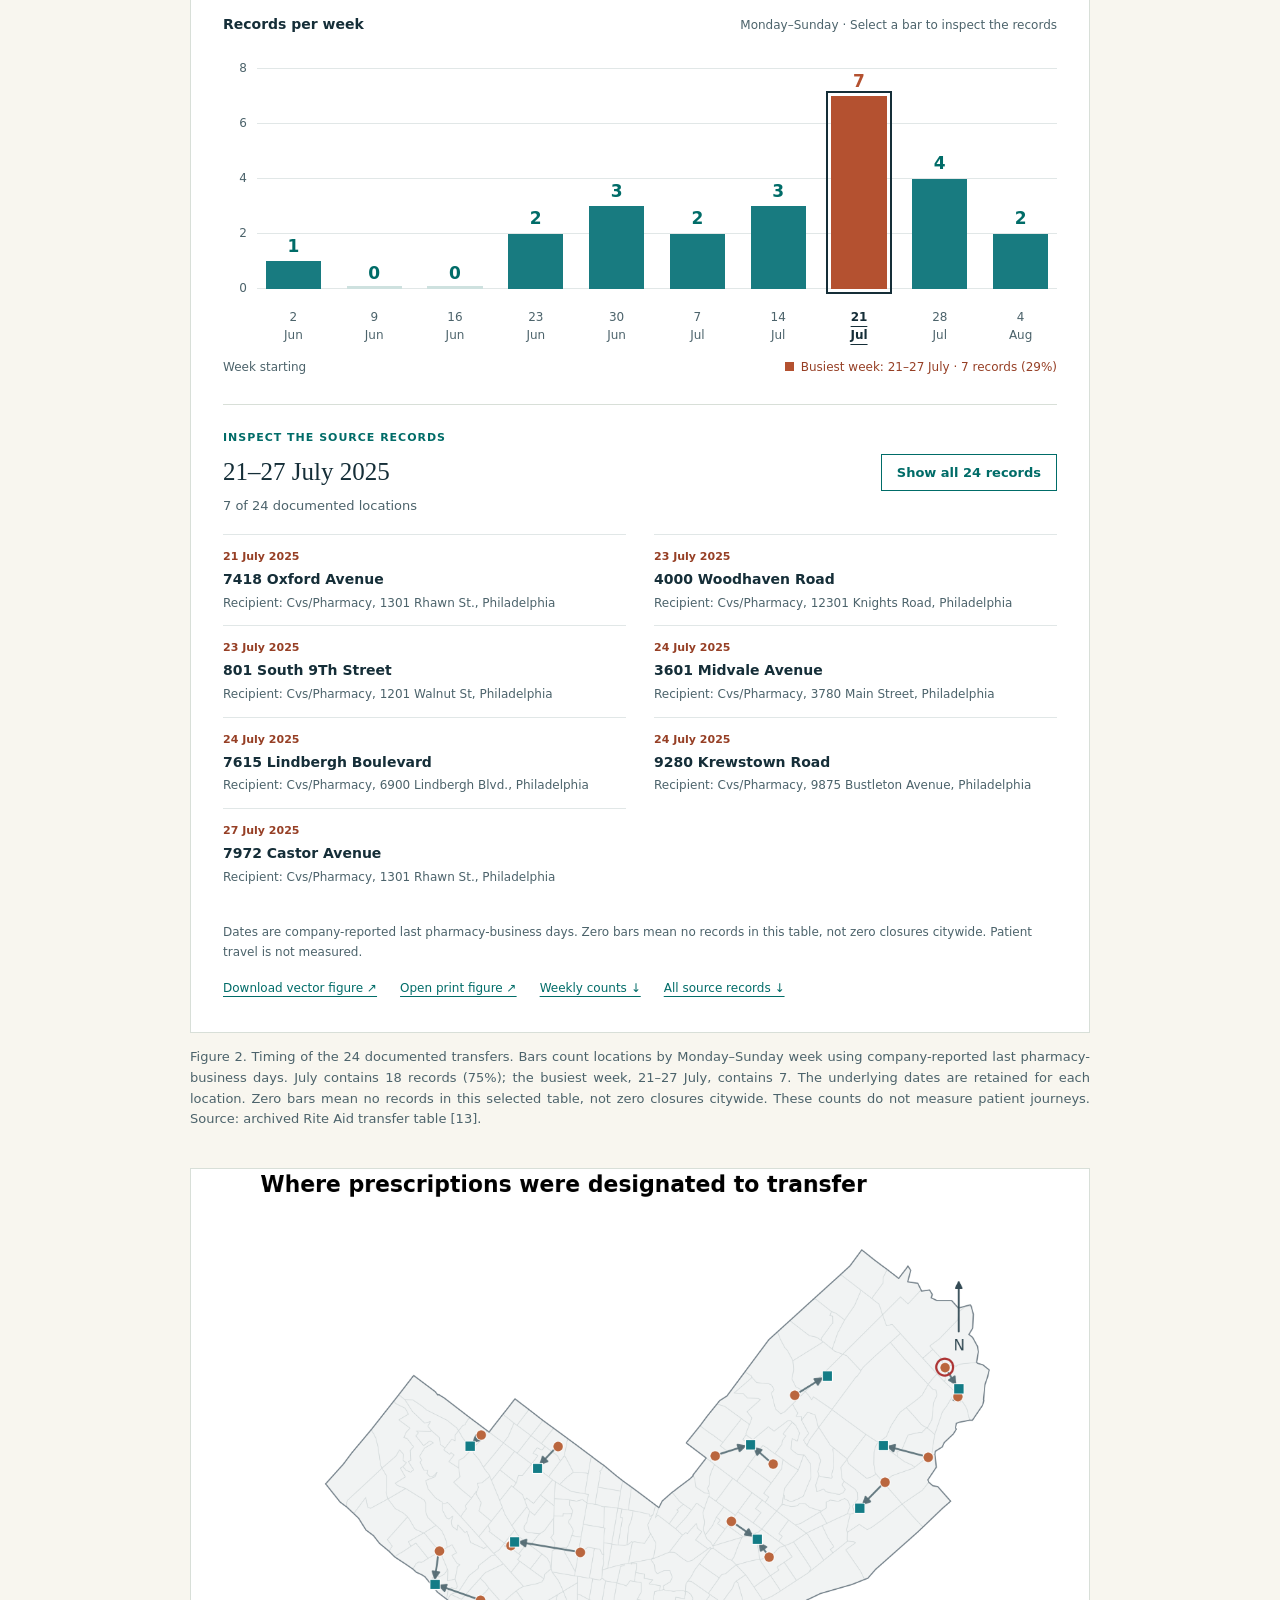
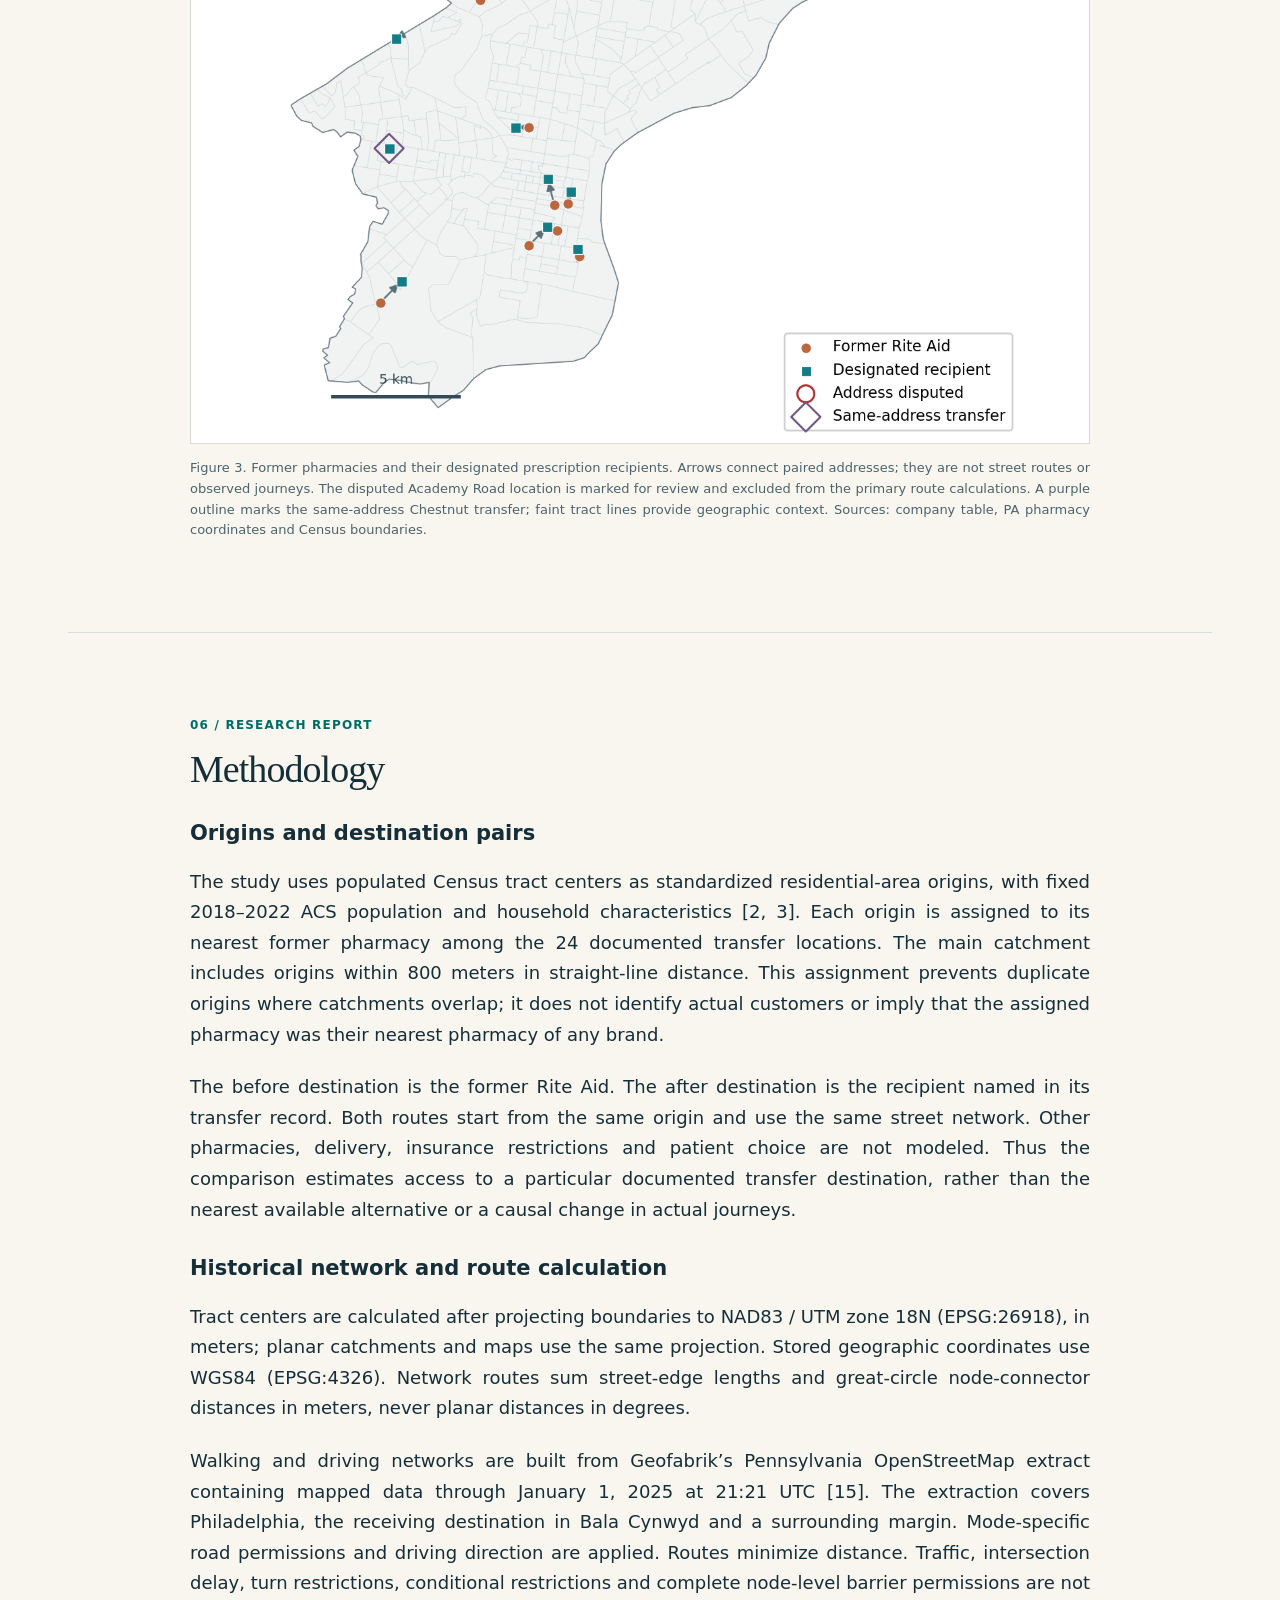
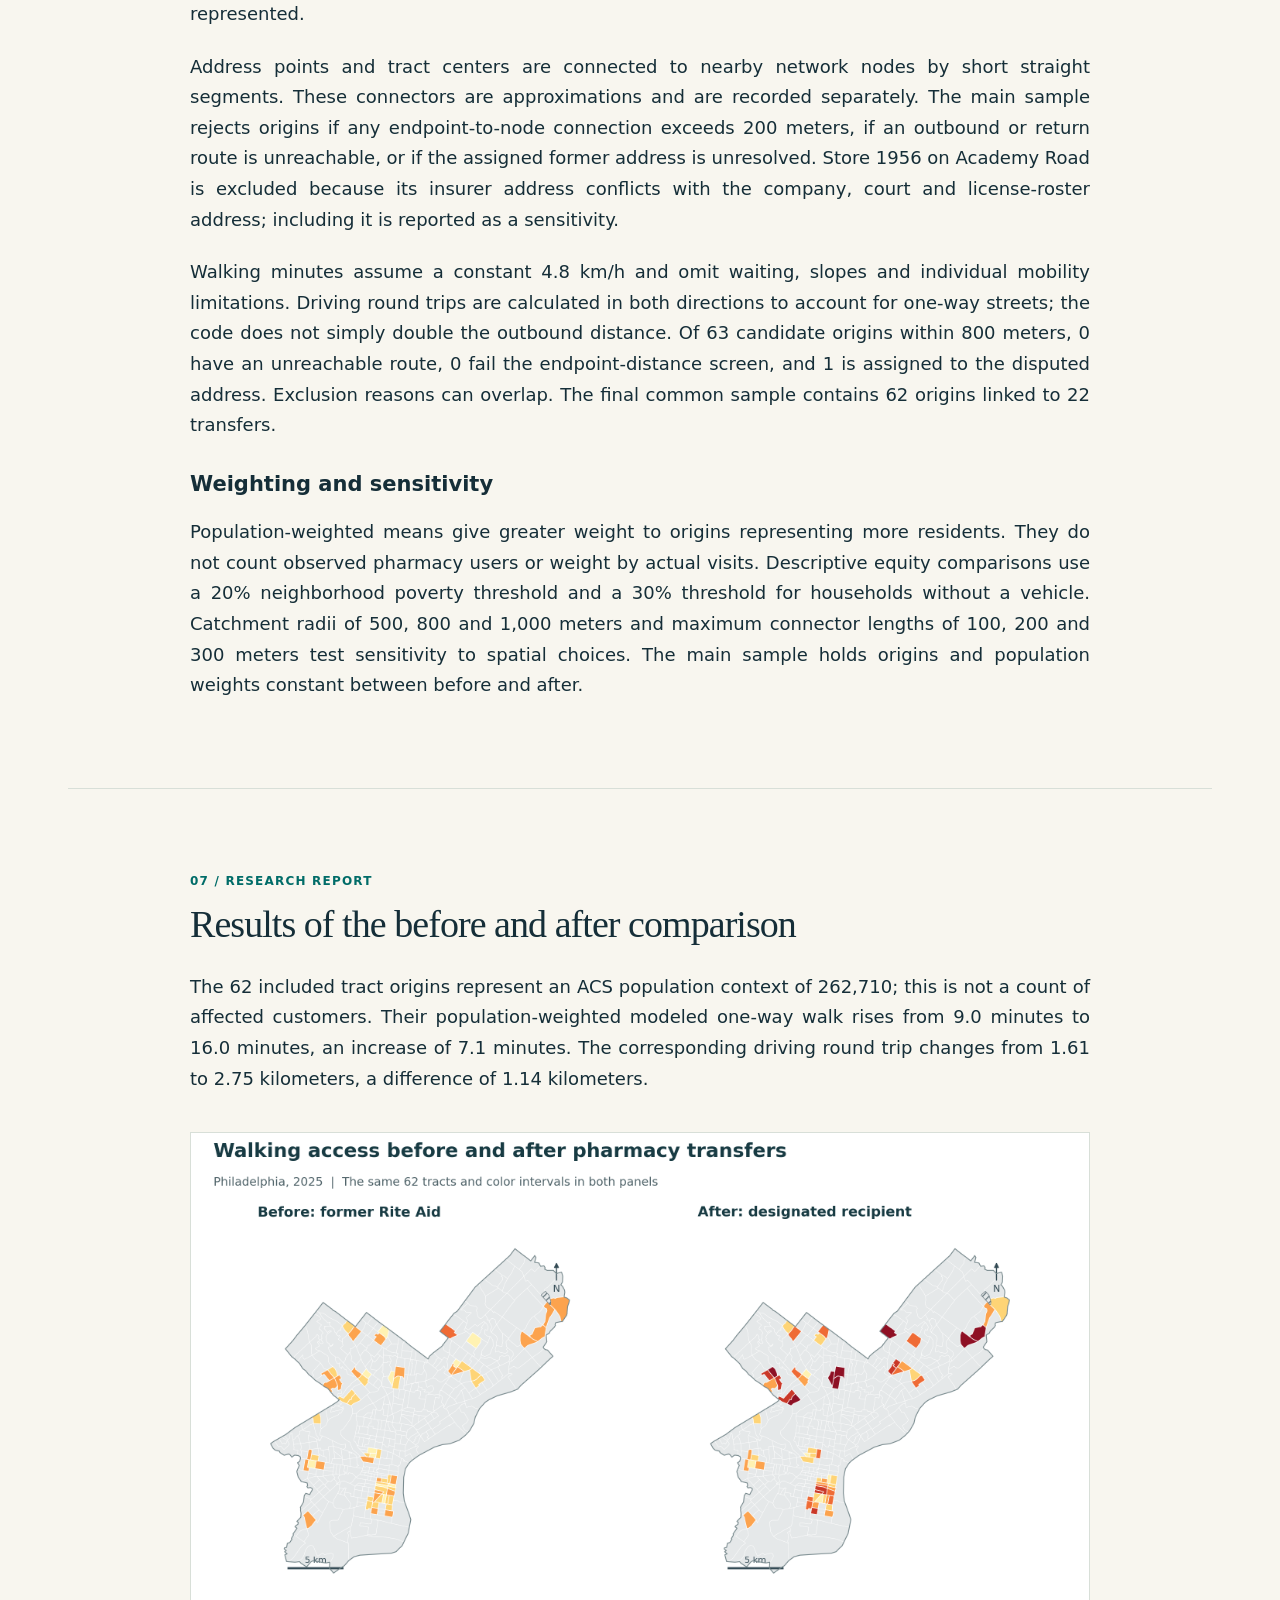
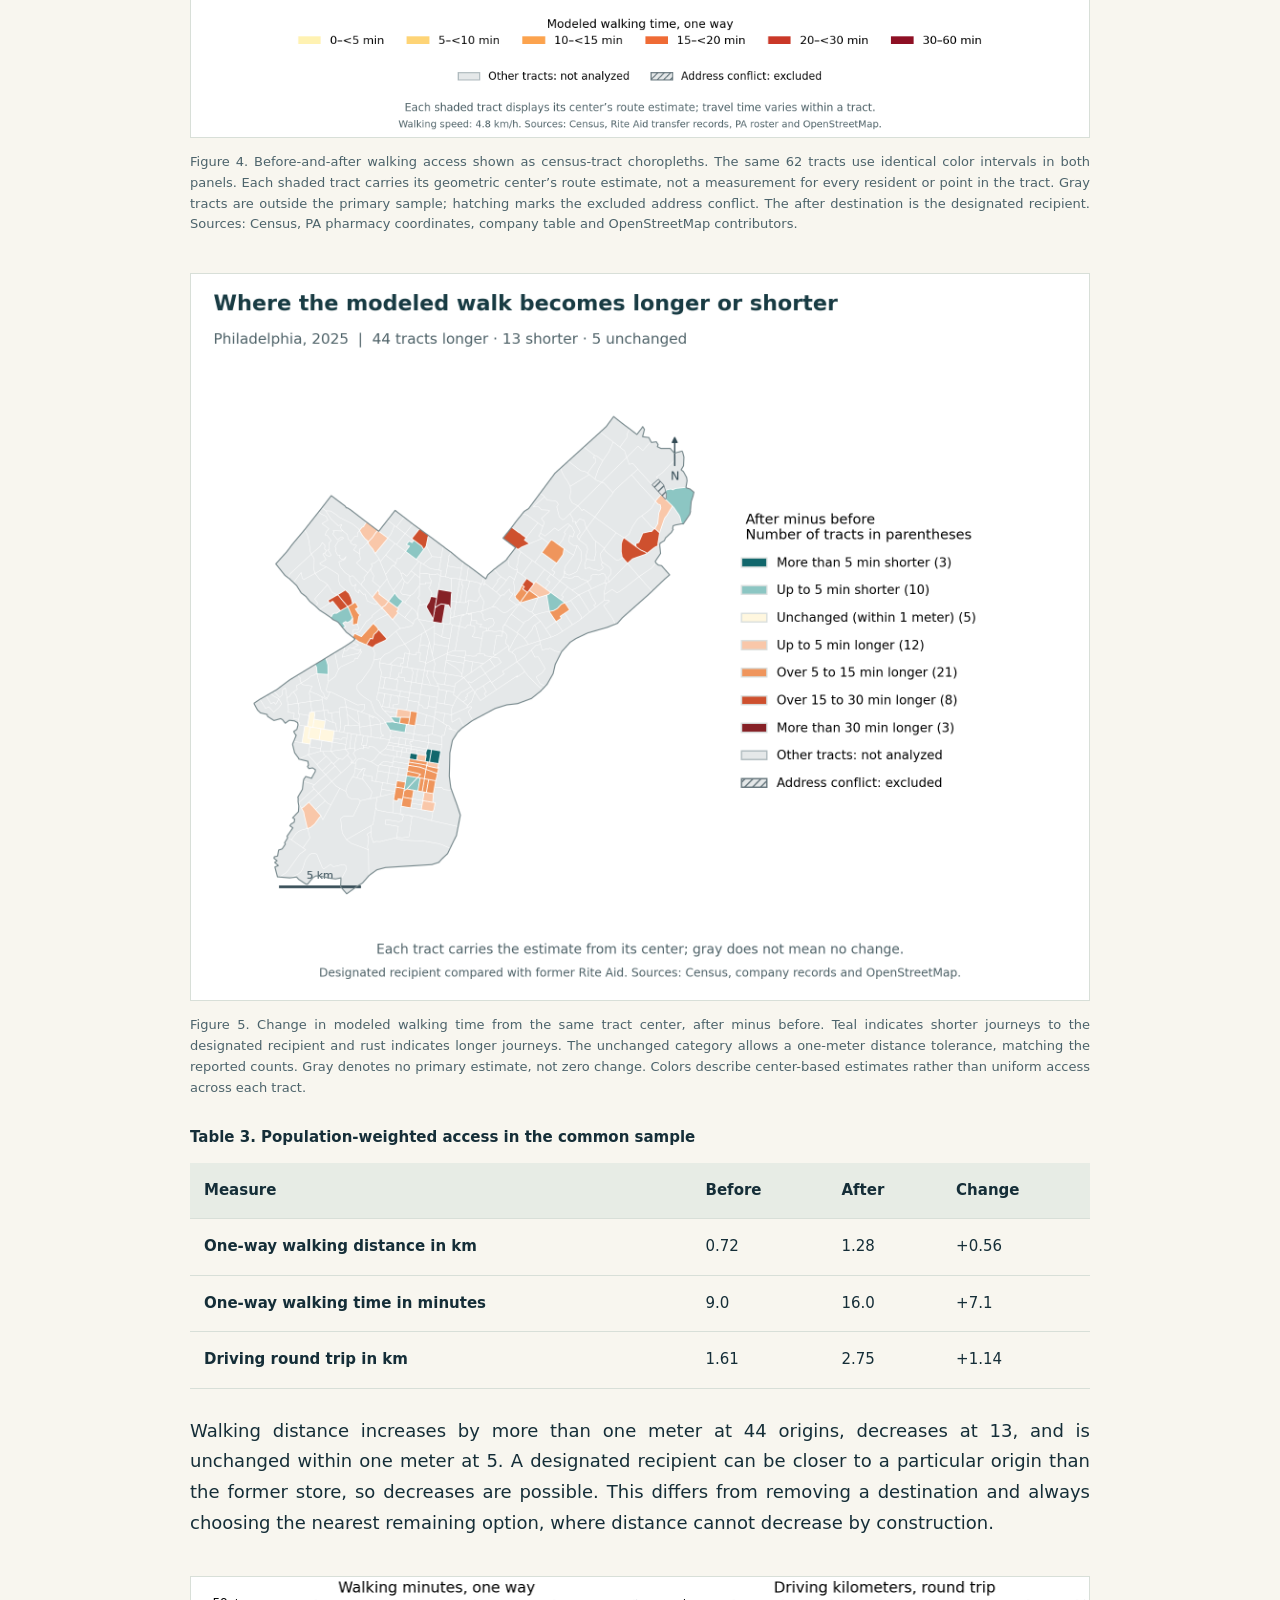
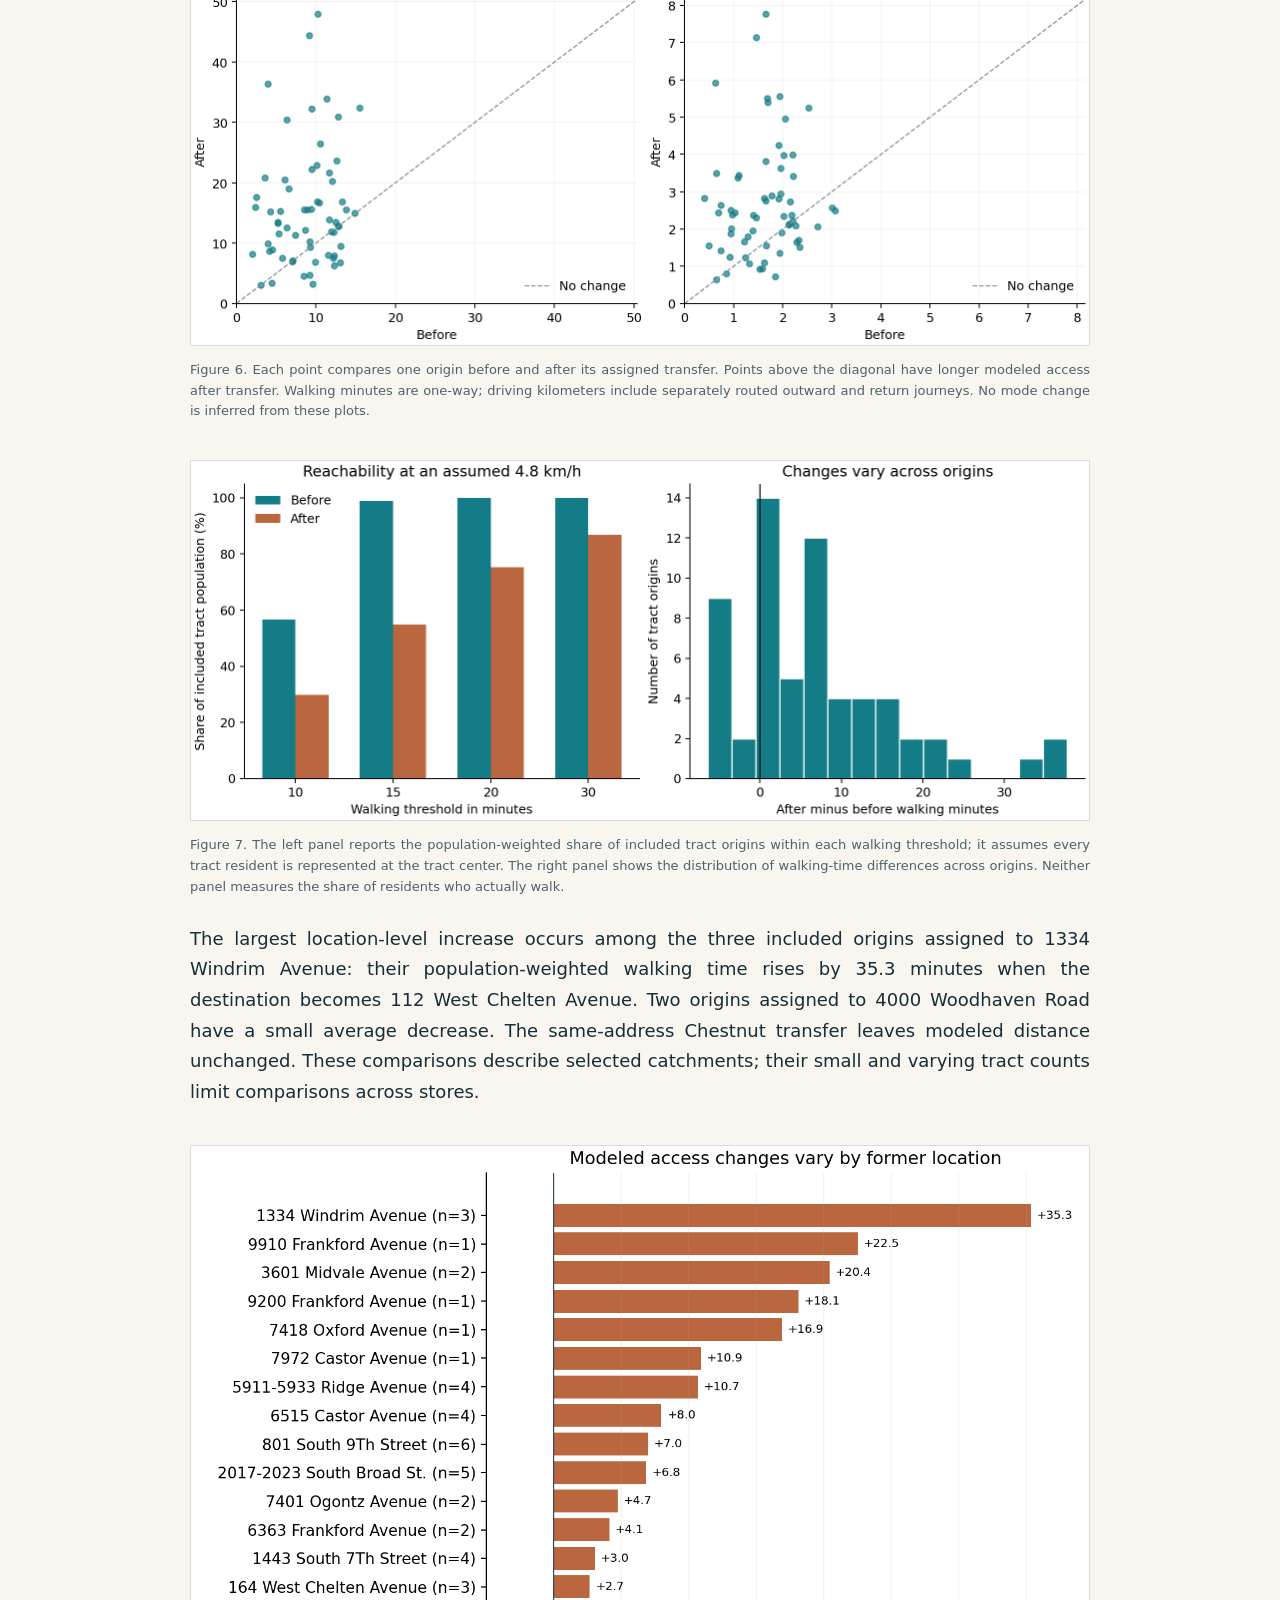
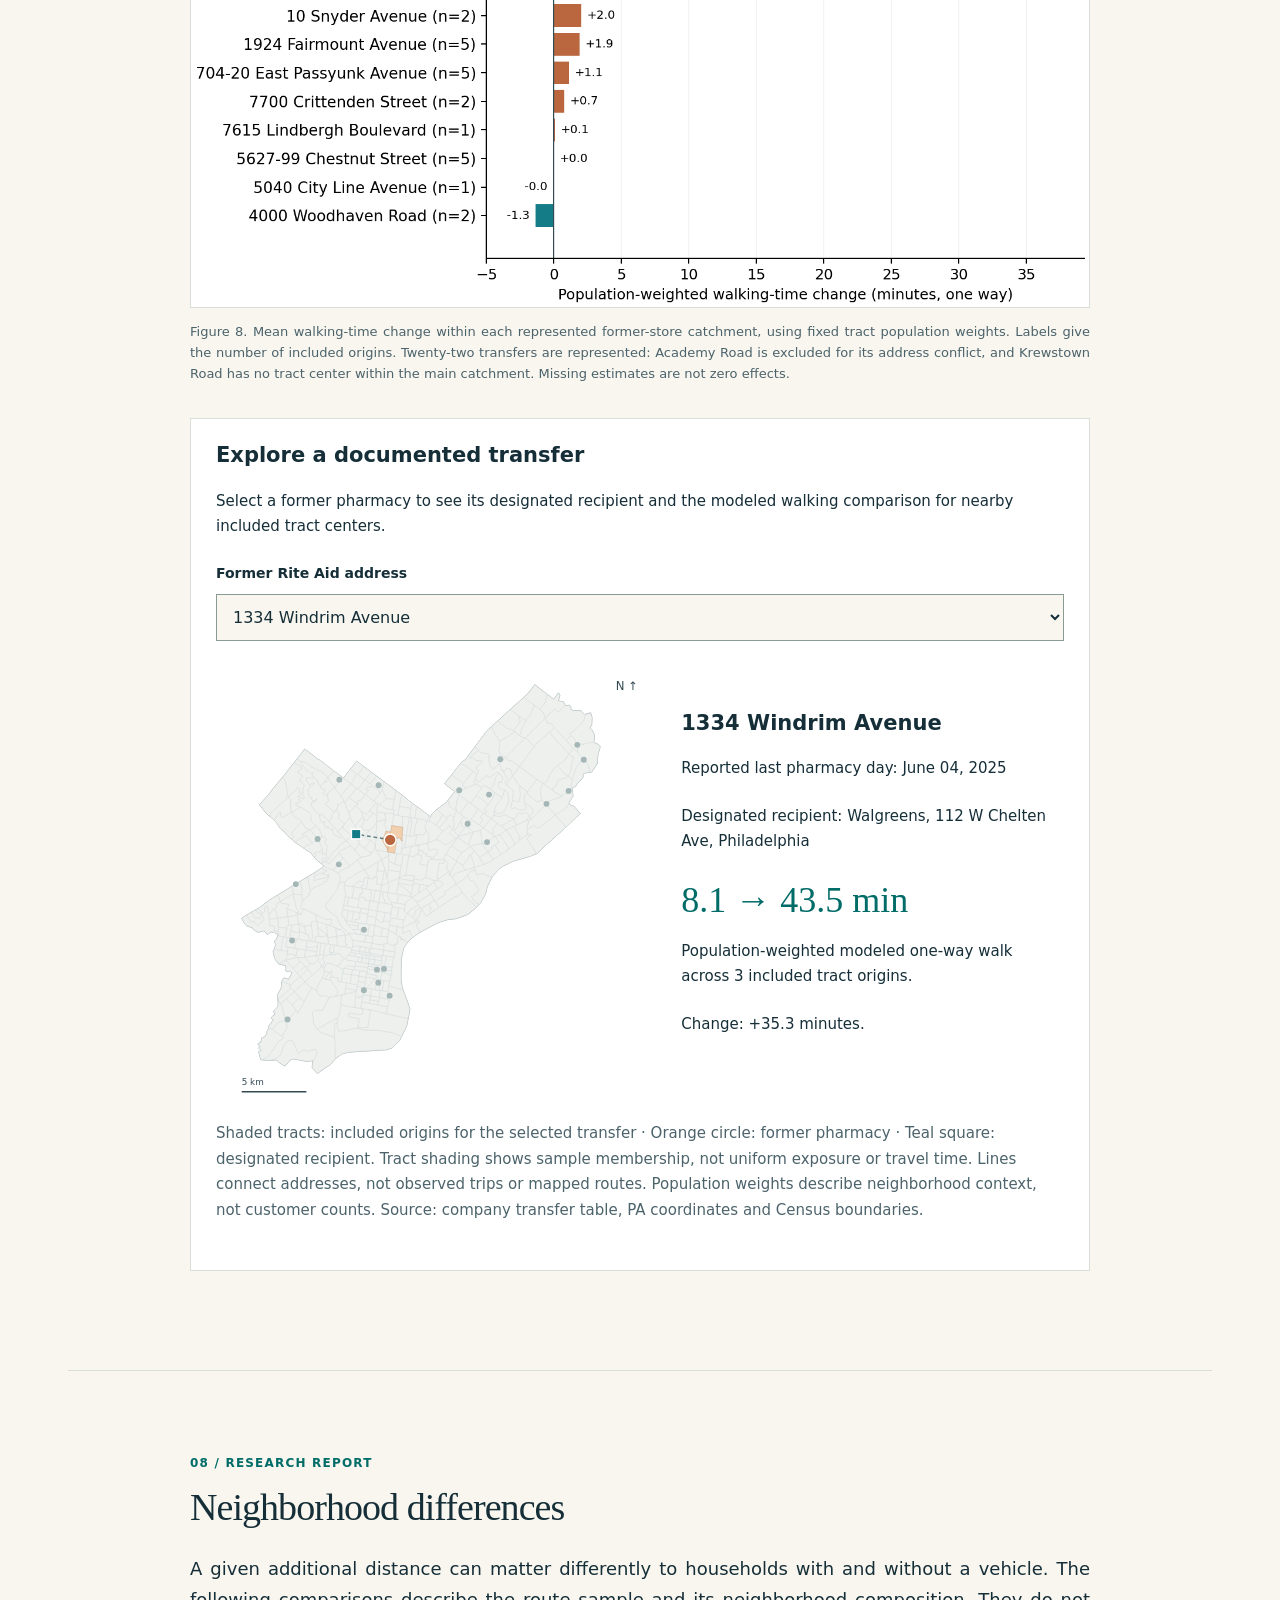
==== commit 00b149fc: "Publish interactive timeline and revised website narrative" ====
--- a/index.html
+++ b/index.html
@@ -18,12 +18,72 @@
   hyphens: auto;
   overflow-wrap: break-word;
 }
+
+/* Dated transfer chart and its accessible source-record view. */
+.timeline-card{background:#fff;border:1px solid var(--line);padding:34px 32px;color:var(--ink)}
+.timeline-kicker{color:var(--teal);font-size:11px;font-weight:750;letter-spacing:.09em;text-transform:uppercase}
+.timeline-card h3{font:500 35px/1.16 Georgia,serif;letter-spacing:-.02em;margin:15px 0 12px;max-width:720px}
+.timeline-card .timeline-deck{font-size:15px;color:var(--muted);margin:0 0 22px}
+.timeline-months{display:flex;gap:36px;border-bottom:1px solid var(--line);padding:0 0 22px;margin-bottom:27px;font-size:14px;color:var(--muted)}
+.timeline-months b{color:var(--ink);font-size:22px;font-weight:650;margin-right:6px}
+.timeline-chart-heading{display:flex;justify-content:space-between;gap:16px;align-items:baseline;font-size:14px;margin-bottom:8px}
+.timeline-chart-heading span{font-size:12px;color:var(--muted)}
+.timeline-chart-scroll{overflow-x:auto;scrollbar-width:thin}
+.timeline-chart{display:grid;grid-template-columns:24px 1fr;gap:10px;min-width:600px}
+.timeline-yaxis{position:relative;height:308px;color:var(--muted);font-size:12px}
+.timeline-yaxis span{position:absolute;right:0;transform:translateY(50%)}
+.timeline-plot{position:relative}
+.timeline-grid{position:absolute;inset:0;pointer-events:none}
+.timeline-grid i{position:absolute;left:0;right:0;border-top:1px solid #e1e7e7}
+.timeline-bars{position:relative;display:grid;grid-template-columns:repeat(10,1fr);gap:8px}
+.timeline-week{position:relative;height:308px;padding:0;background:transparent;border:0;border-radius:0;color:var(--teal);font:inherit;cursor:pointer}
+.timeline-bar{position:absolute;bottom:64px;left:12%;width:76%;height:var(--bar-height);background:#187b80;transition:filter .15s}
+.timeline-bar.zero{height:3px;background:#cee1df}
+.timeline-week.peak .timeline-bar{background:#b45130}
+.timeline-count{position:absolute;bottom:calc(69px + var(--bar-height));left:0;right:0;font-size:17px;font-weight:700;line-height:1.2}
+.timeline-week.peak .timeline-count{color:#b45130}
+.timeline-week-label{position:absolute;bottom:9px;left:0;right:0;color:var(--muted);font-size:12px;line-height:1.5}
+.timeline-week[aria-pressed="true"] .timeline-week-label{color:var(--ink);font-weight:750;text-decoration:underline;text-underline-offset:5px}
+.timeline-week[aria-pressed="true"] .timeline-bar{outline:2px solid var(--ink);outline-offset:3px}
+.timeline-week:hover .timeline-bar{filter:brightness(.82)}
+.timeline-week:focus-visible{outline-offset:-2px}
+.timeline-axis-note{display:flex;justify-content:space-between;gap:18px;color:var(--muted);font-size:12px;margin:4px 0 27px}
+.timeline-axis-note span{color:#963f25}.timeline-axis-note i{display:inline-block;background:#b45130;width:9px;height:9px;margin-right:7px}
+.timeline-record-header{display:flex;align-items:center;justify-content:space-between;gap:20px;border-top:1px solid var(--line);padding-top:24px}
+.timeline-record-header h4{font:500 25px/1.25 Georgia,serif;margin:8px 0}
+.timeline-record-header p{font-size:13px;color:var(--muted);margin:0}
+#timeline-show-all{padding:10px 15px;border:1px solid var(--teal);background:white;color:var(--teal);font:600 13px system-ui;cursor:pointer}
+#timeline-show-all:hover,#timeline-show-all[aria-pressed="true"]{background:var(--teal);color:white}
+.timeline-records{list-style:none;padding:0;display:grid;grid-template-columns:1fr 1fr;column-gap:28px;margin:17px 0 24px}
+.timeline-records li{display:flex;flex-direction:column;border-top:1px solid #e1e7e7;padding:13px 0;margin:0;font-size:12px;line-height:1.55}
+.timeline-records time{font-weight:700;color:#963f25;font-size:11px;margin-bottom:4px}
+.timeline-records strong{font-size:14px;font-weight:650;margin-bottom:3px}
+.timeline-records span{color:var(--muted)}
+.timeline-records .timeline-flag{font-size:11px;font-weight:650;color:#963f25;margin-top:6px}
+.timeline-records .timeline-empty{grid-column:1/-1;font-size:14px;padding:20px 0;max-width:650px}
+.timeline-card .timeline-source{font-size:12px;color:var(--muted);line-height:1.6;margin:0 0 16px}
+.timeline-downloads{display:flex;flex-wrap:wrap;gap:8px 23px;font-size:12px}
+@media(max-width:700px){.timeline-card{padding:23px 17px}.timeline-card h3{font-size:29px}.timeline-months{gap:22px}.timeline-chart-heading,.timeline-record-header,.timeline-axis-note{align-items:flex-start;flex-direction:column;gap:8px}.timeline-records{grid-template-columns:1fr}.timeline-record-header{gap:16px}.timeline-card .timeline-deck{font-size:13px}}
+@media print{.timeline-chart-scroll{overflow:visible}.timeline-card{padding:15px}.timeline-record-header,#timeline-show-all,.timeline-records,.timeline-downloads{display:none}.timeline-card h3{font-size:20pt}.timeline-chart{min-width:0}.timeline-bars{gap:4px}}
 </style></head><body>
 <a class="skip" href="#main">Skip to research</a><header class="nav"><a class="brand" href="#">EMMANUEL SAMPSON / URBAN RESEARCH</a><nav aria-label="Sections"><a href="#period">Study period</a><a href="#evidence">Evidence</a><a href="#results">Access</a><a href="#equity">Equity</a><a href="#travel">Emissions</a><a href="#records">Downloads</a></nav></header>
 <main id="main" class="wrap"><section class="hero"><div><div class="eyebrow">Philadelphia · Historical investigation 2023–2025</div><h1>Pharmacy Closures and Access in Philadelphia 2023–2025</h1><p class="lede">Historical evidence and before and after access with a research design for travel and emissions.</p><p class="byline">Emmanuel Amissah Sampson<br>University of Pennsylvania<br>16 November 2026</p><div class="actions"><a class="button" href="outputs/public/Pharmacy_Access_Research_Report.docx">Download the Word report ↓</a><a class="button alt" href="#results">Read the results ↓</a></div></div><aside class="hero-side" aria-label="Main findings"><div><strong>41 locations</strong><p>Selected historical evidence across 2023–2025</p></div><div><strong>9.0 → 16.0 min</strong><p>Modeled one-way walking time<br>Before and after designated 2025 transfers</p></div><p class="scope-note">62 tract origins · Fixed population weights<br>Calculated access, not observed travel behavior</p></aside></section>
 <div class="story-guide" aria-label="Follow the findings"><a href="#evidence"><strong>1. Follow the closures</strong>See where events were documented and how the sources corroborate them.</a><a href="#results"><strong>2. Compare access</strong>Follow prescription destinations and examine walking and driving routes.</a><a href="#travel"><strong>3. Assess the implications</strong>Explore neighborhood differences, conditional emissions and the remaining evidence needs.</a></div>
-<section id="abstract" class="section"><div class="report-section"><div class="section-label">01 / Research report</div><h2>Abstract</h2><p>This study investigates Rite Aid closures and pharmacy access in Philadelphia during 2023–2025. A source ledger documents 41 selected city locations, distinguishing court notices, reported pharmacy closing dates and prescription transfers. An archived company table identifies 24 transfers in 2025. All 24 store numbers also appear in an insurer directory dated May 5, 2025, although the exact closing days have not been independently verified for every site. A before-and-after destination comparison uses a fixed historical street network and nearby Census tract centers. Among 62 eligible origins, population-weighted modeled walking time rises from 9.0 to 16.0 minutes; driving distance for a round trip changes from 1.61 to 2.75 kilometers. These results quantify access to designated receiving pharmacies under stated assumptions. They do not estimate how many residents changed destinations or travel modes. Conditional emissions calculations and a spatial difference-in-differences protocol connect this completed accessibility assessment to the broader question of travel behavior. Observed journey and causal emissions effects remain unestimated because an authorized mobility panel and validated mode information are not available.</p></div></section><section id="introduction" class="section"><div class="report-section"><div class="section-label">02 / Research report</div><h2>Introduction</h2><p>A pharmacy closure changes an everyday destination. Residents may walk farther, use a bus or car, combine prescription collection with another errand, choose delivery or switch to a different provider. An opening can reverse some of these constraints if its location and services suit nearby residents. Commercial location decisions therefore shape both access to essential services and the travel required to reach them.</p><p>Philadelphia’s Rite Aid closures during 2023–2025 provide a setting for studying these relationships. City Council raised concerns about lost pharmacy services, and contemporaneous reporting described the adjustments residents made [4, 22]. This report combines historical evidence with an explicit comparison of access before and after designated prescription transfers. It treats changes in the geography of destinations separately from changes in observed travel.</p><p>National research has already examined distances between closing pharmacies and designated prescription recipients [16]. This project adds a Philadelphia analysis from residential-area origins, compares walking and driving routes, and checks the historical evidence behind the destinations. Its contribution is a reproducible local assessment and a defensible next-stage causal design, rather than a claim that pharmacy transfers are an unexplored topic.</p></div></section><section id="period" class="section"><div class="report-section"><div class="section-label">03 / Research report</div><h2>Study period and evidence coverage</h2><p>The investigation period is January 2023–December 2025. Evidence coverage varies within that period. The complete three-year mobility study would use 2022 as a preclosure baseline; those observations have not yet been acquired. The shorter 2025 transfer window is a focused component of the wider historical investigation, not a substitute for three years of outcome data.</p><div class="table-scroll"><table><caption>Table 1. Time periods used in this study</caption><thead><tr><th scope="col">Component</th><th scope="col">Period</th><th scope="col">What it represents</th></tr></thead><tbody><tr><th scope="row">Historical investigation</th><td>2023–2025</td><td>41 selected Philadelphia locations in closure evidence</td></tr><tr><th scope="row">Dated transfer comparison</th><td>June 4–August 8, 2025</td><td>24 company-reported final pharmacy operating days</td></tr><tr><th scope="row">Street network</th><td>January 1, 2025</td><td>One mapped network held constant for both destinations</td></tr><tr><th scope="row">Neighborhood characteristics</th><td>2018–2022</td><td>ACS five-year estimates, held fixed</td></tr><tr><th scope="row">Proposed mobility panel</th><td>2022–2025</td><td>Planned baseline and follow-up; not yet obtained</td></tr></tbody></table></div><figure class="wide"><a href="outputs/public/closure_evidence_map.png" title="Open full-size figure"><img src="[data-uri]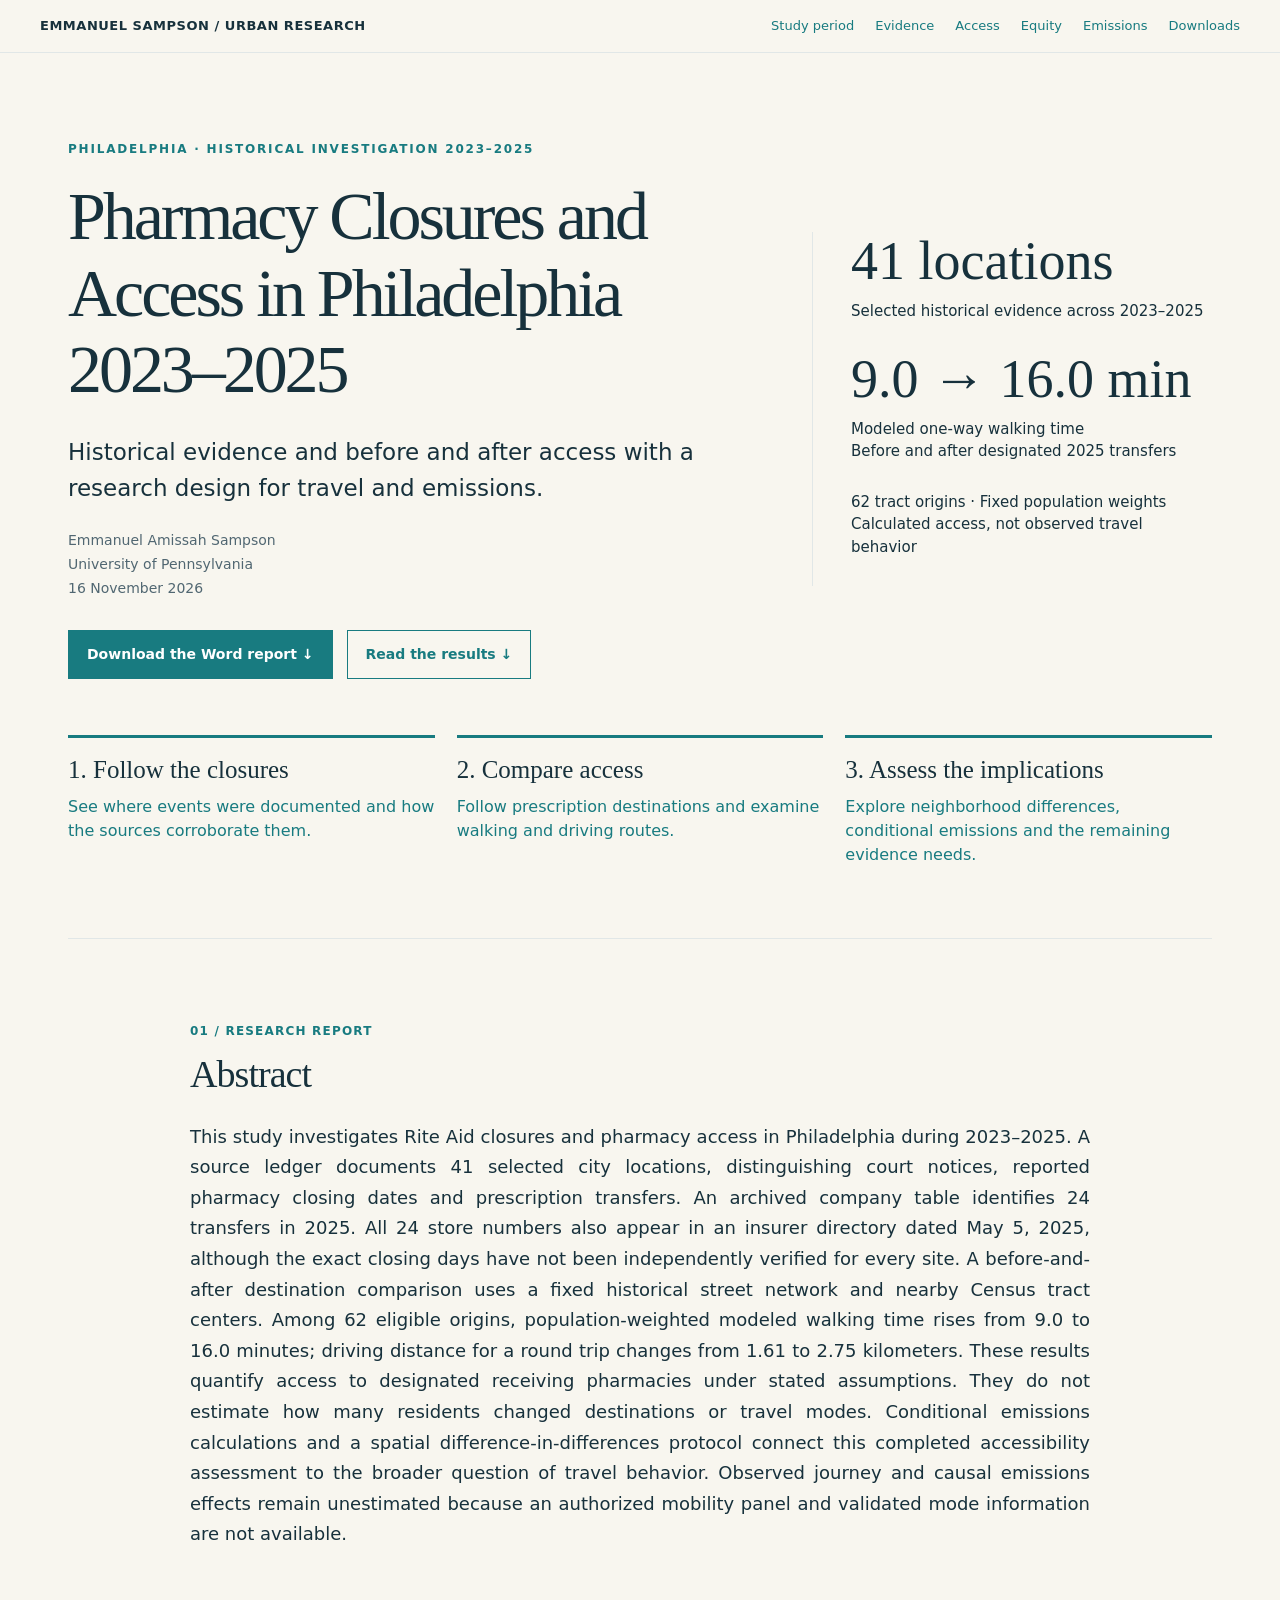
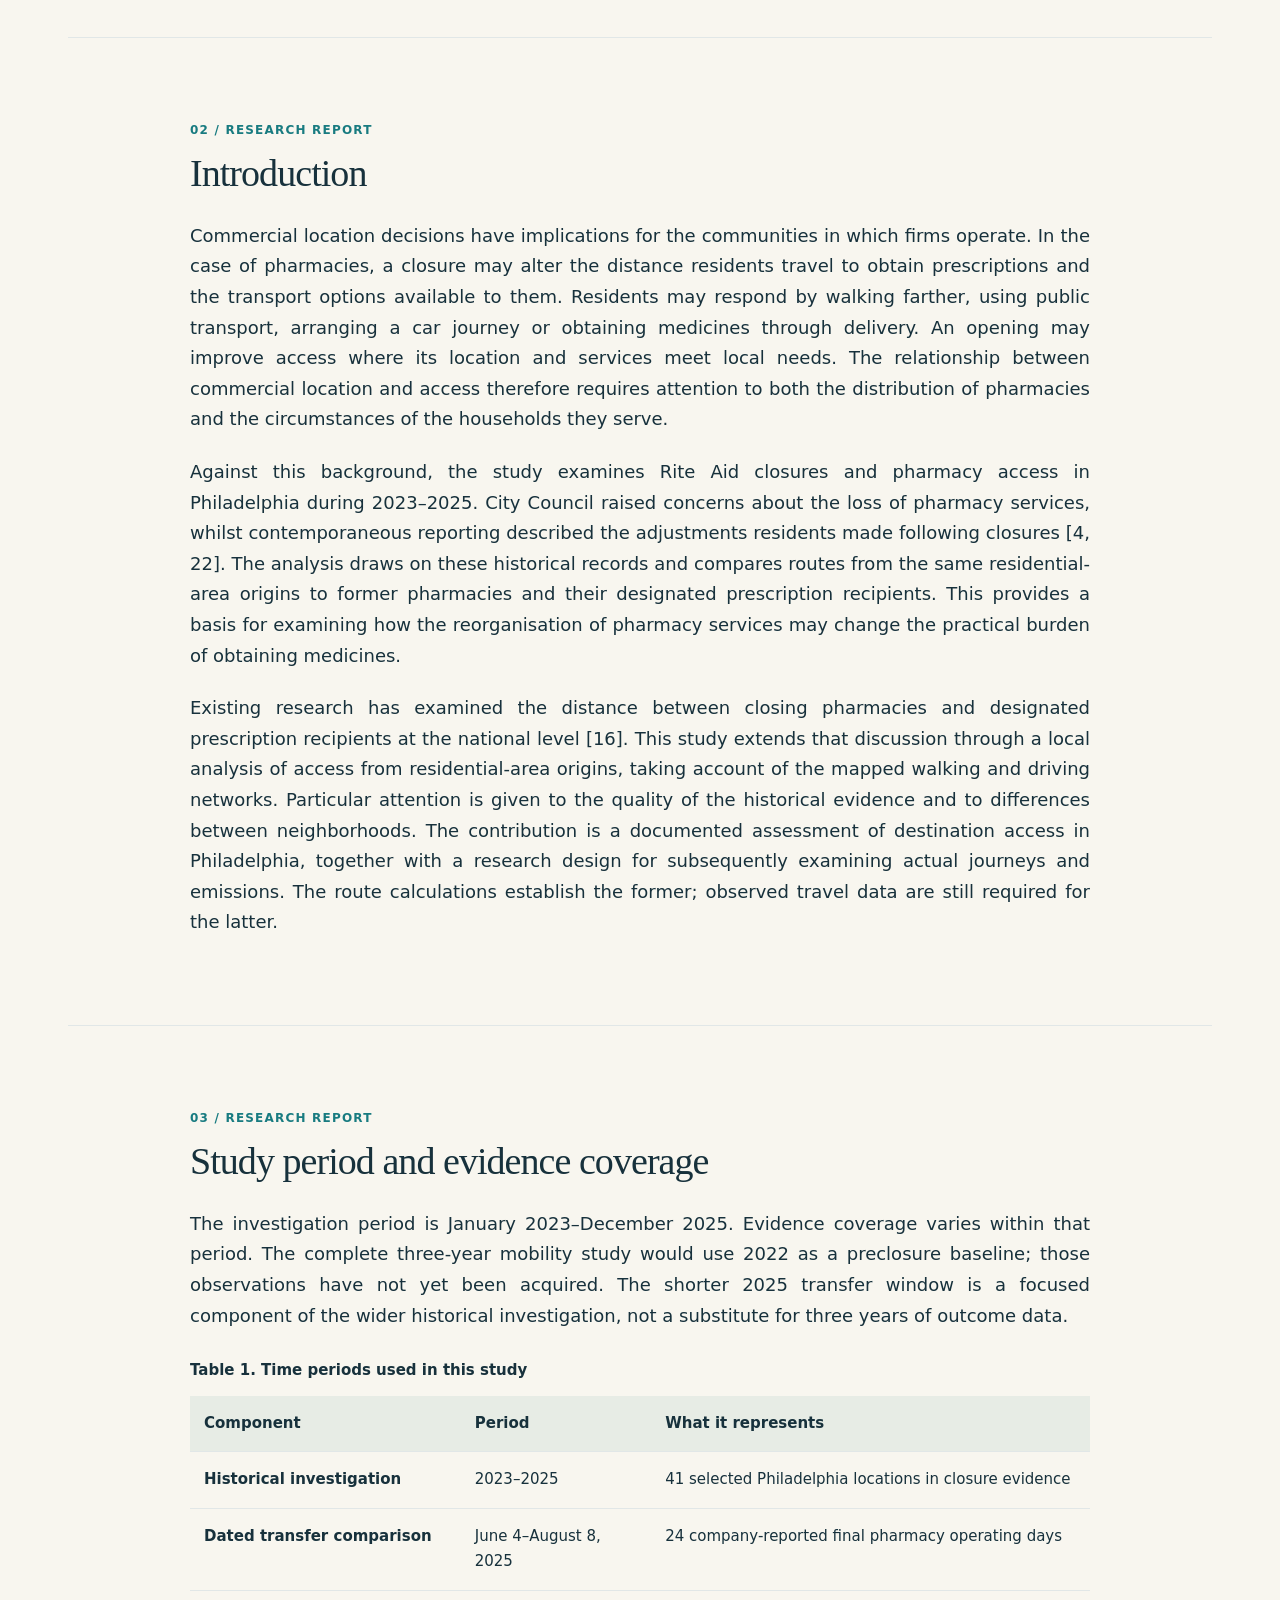
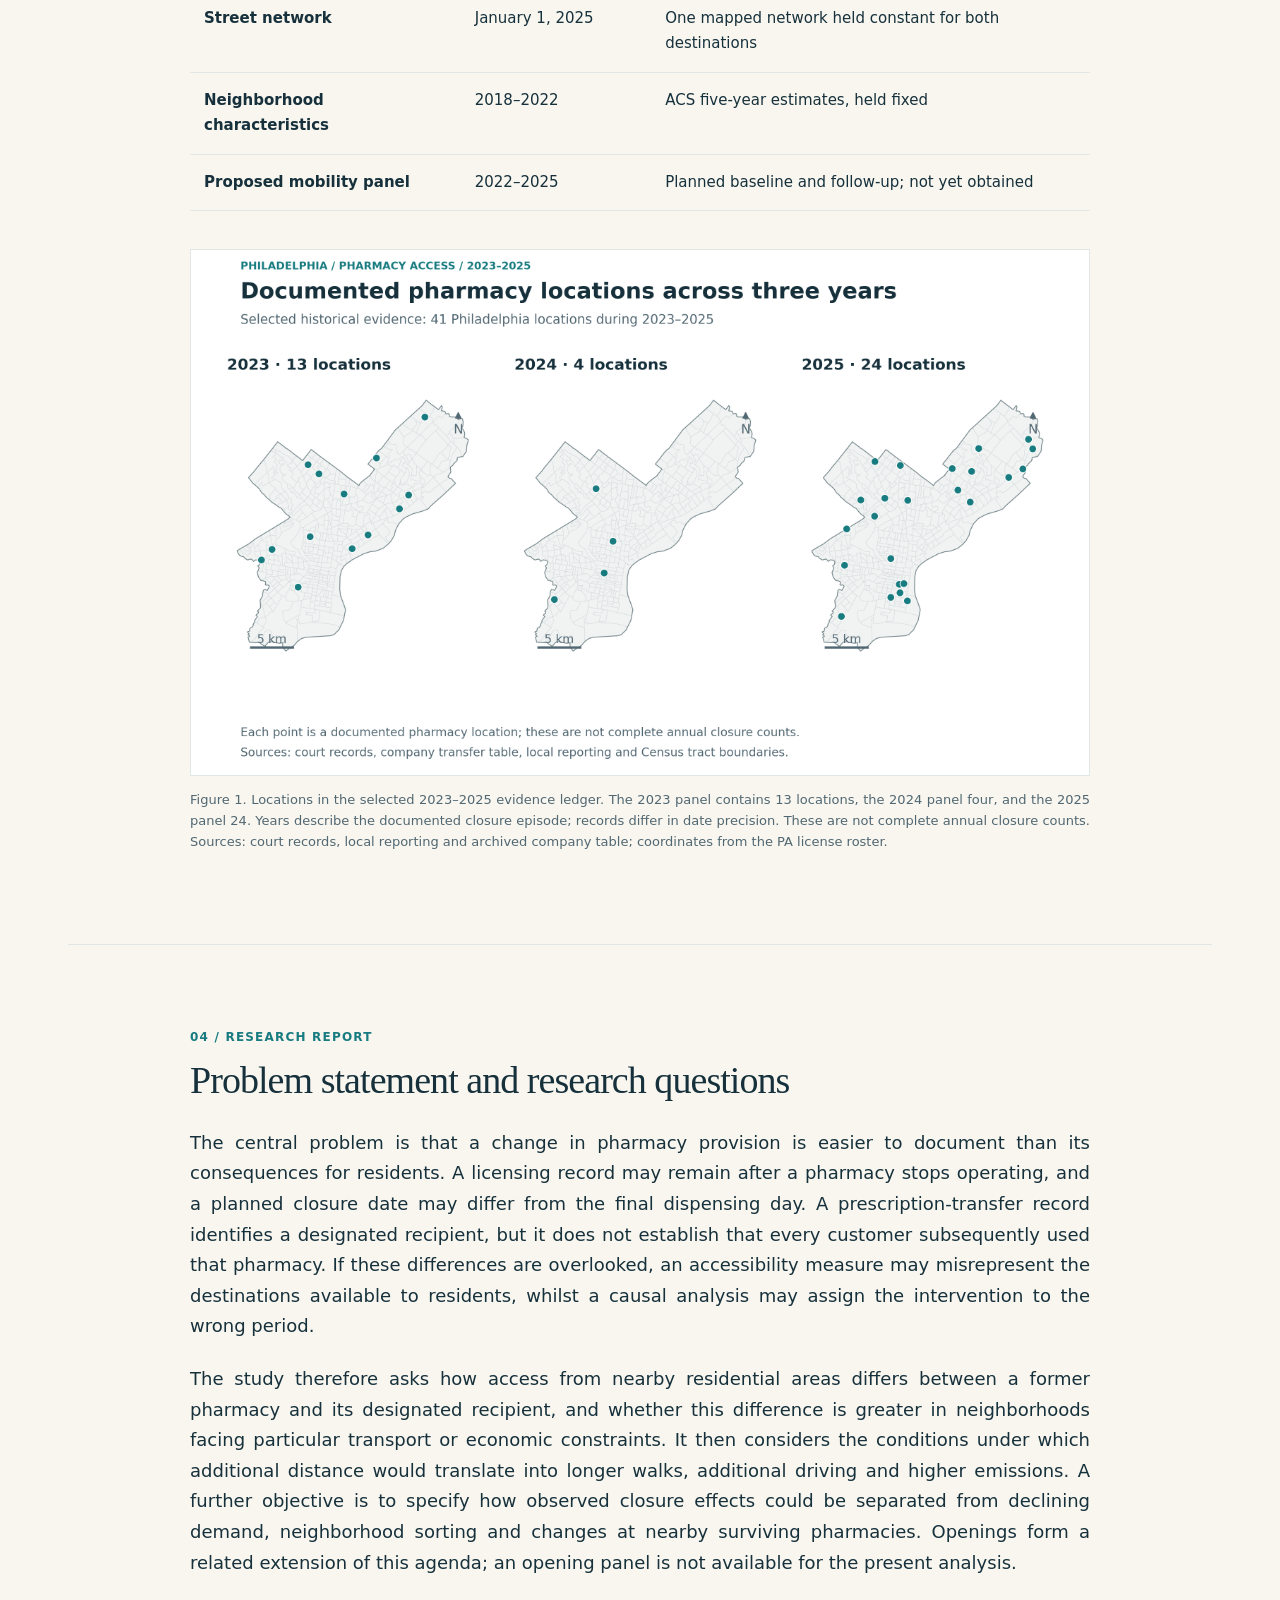
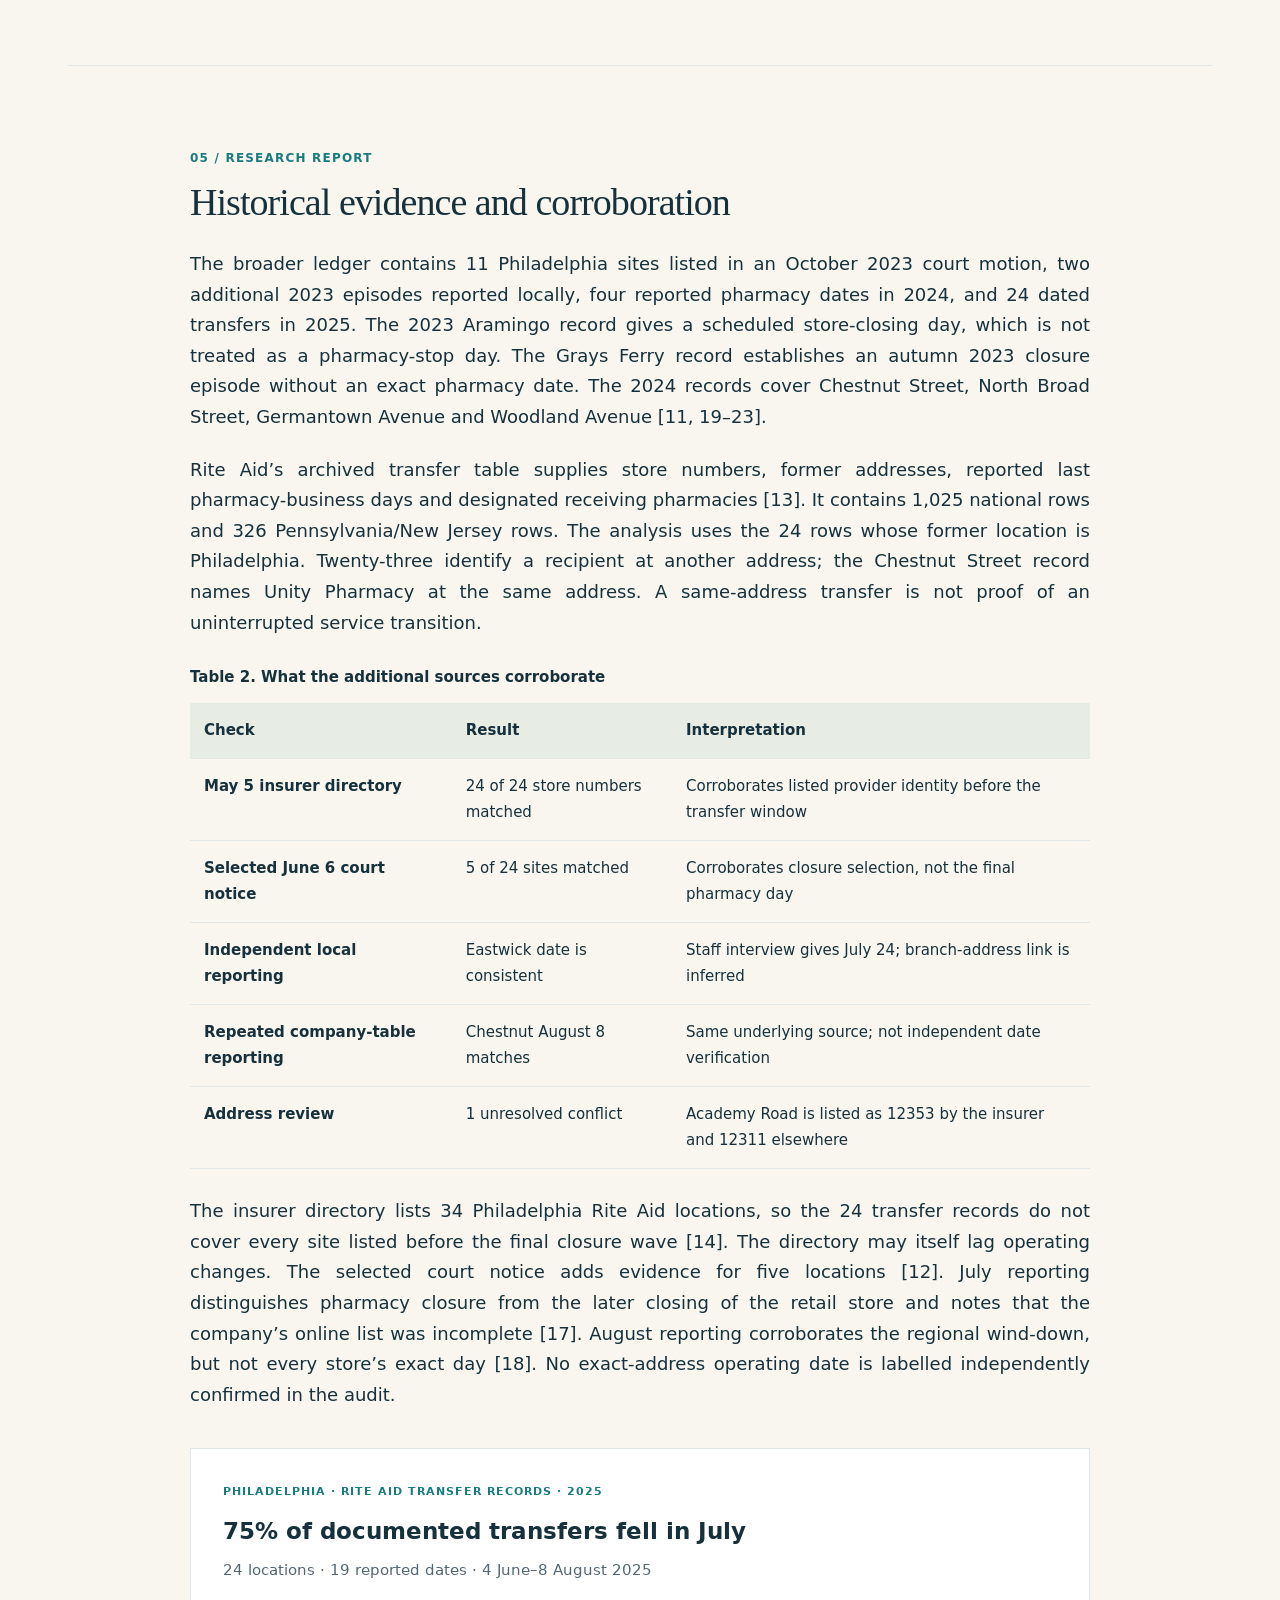
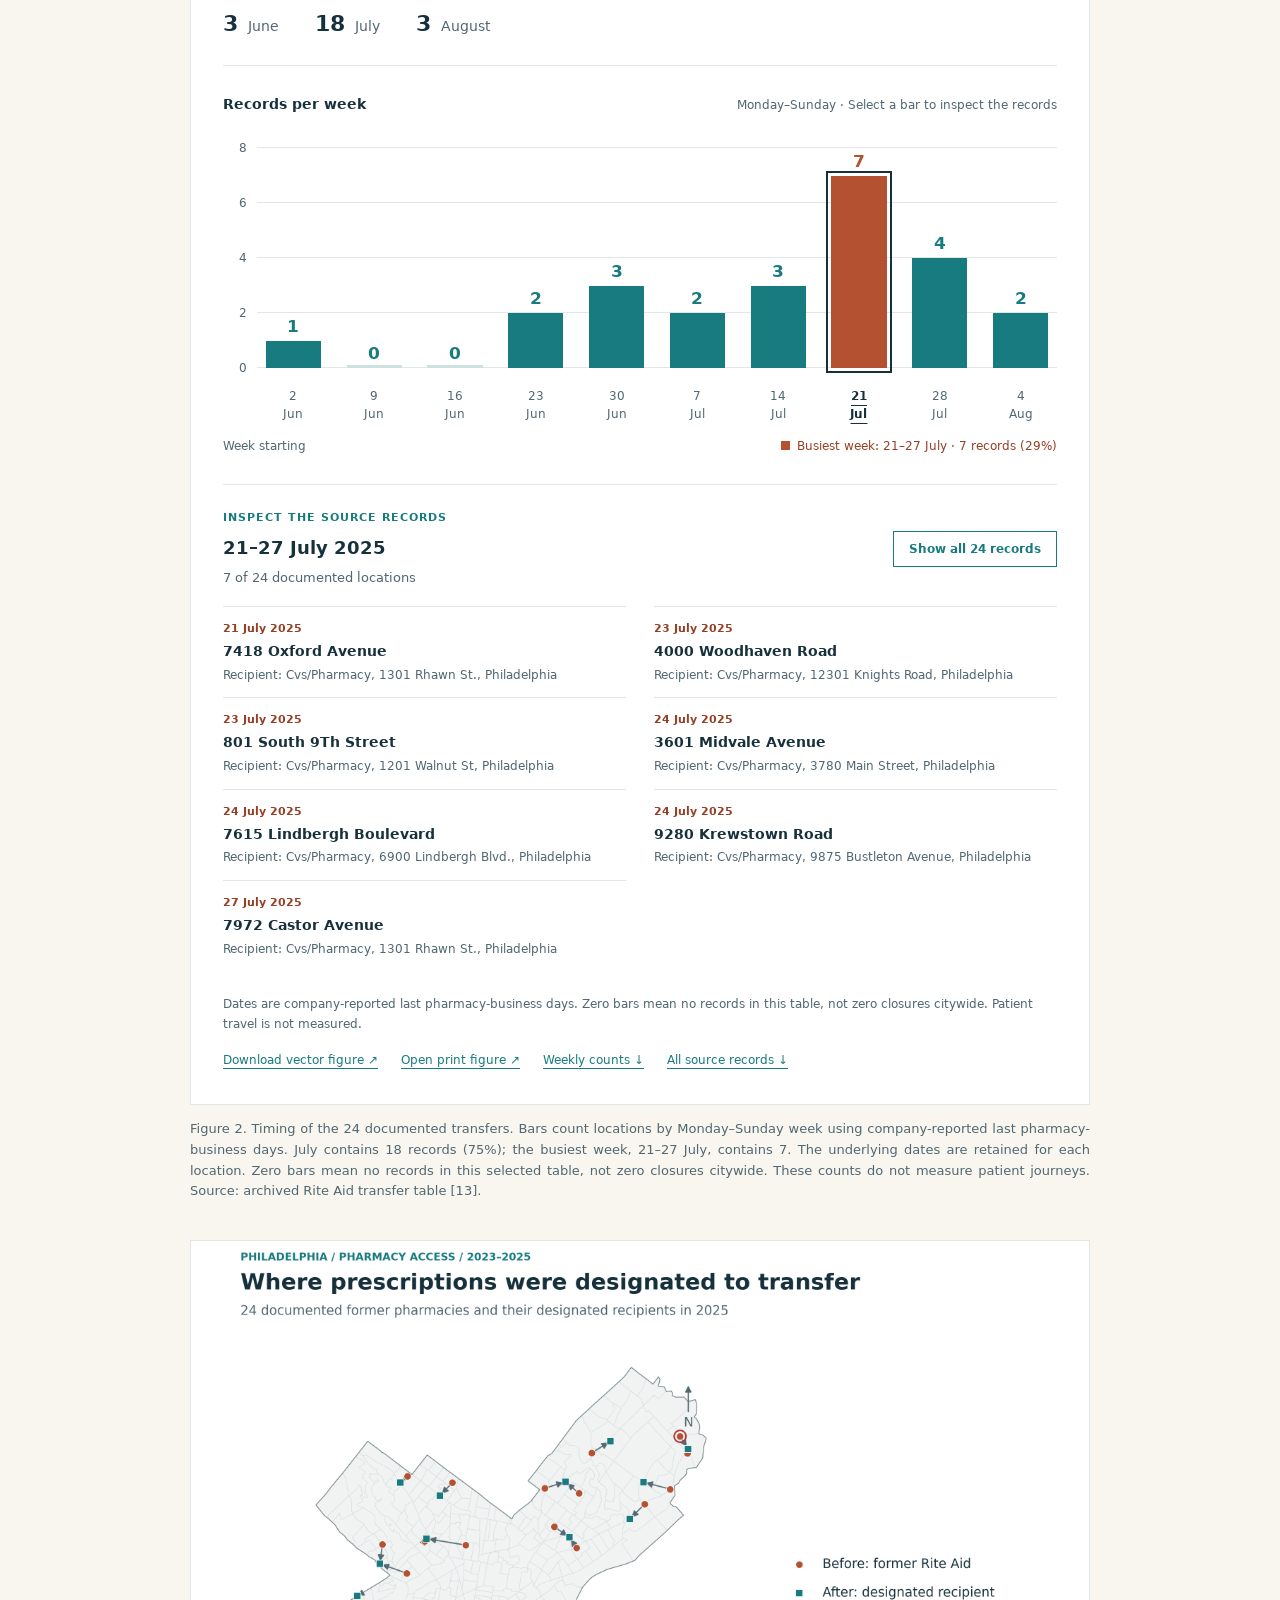
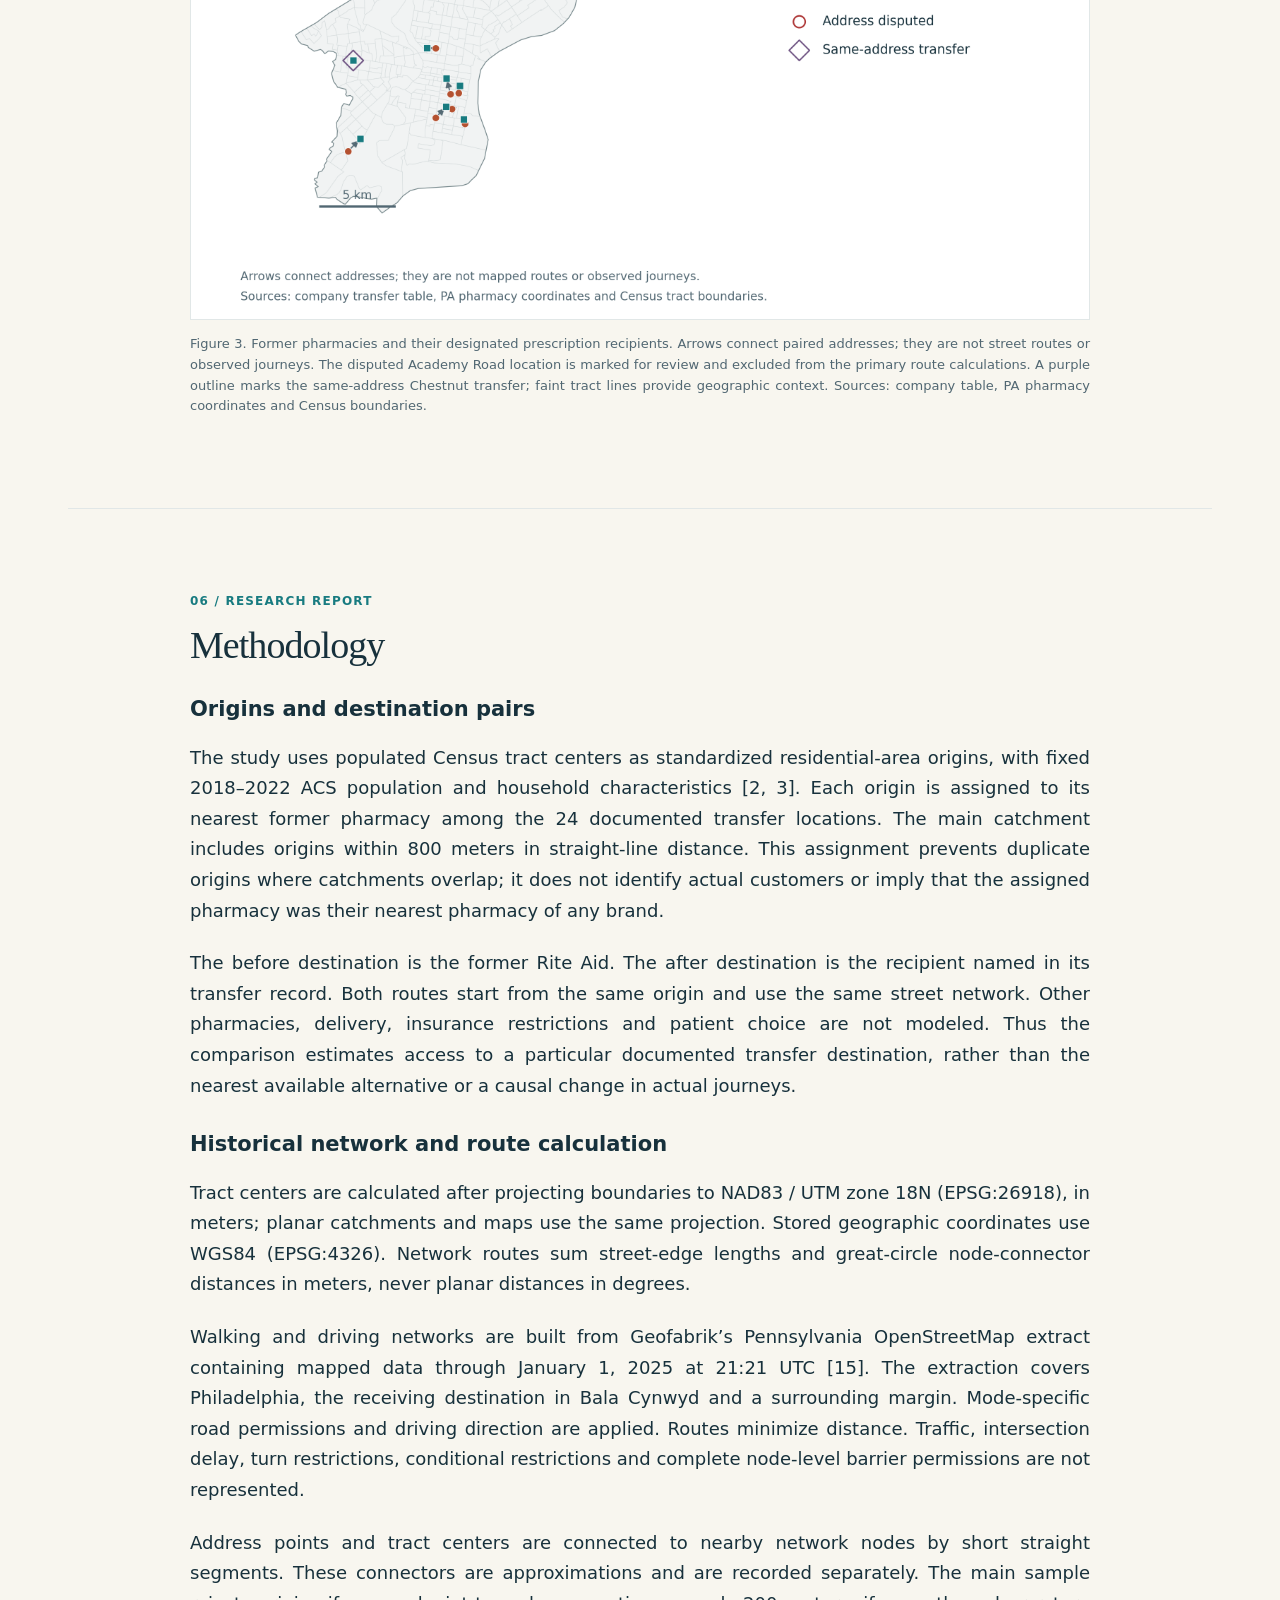
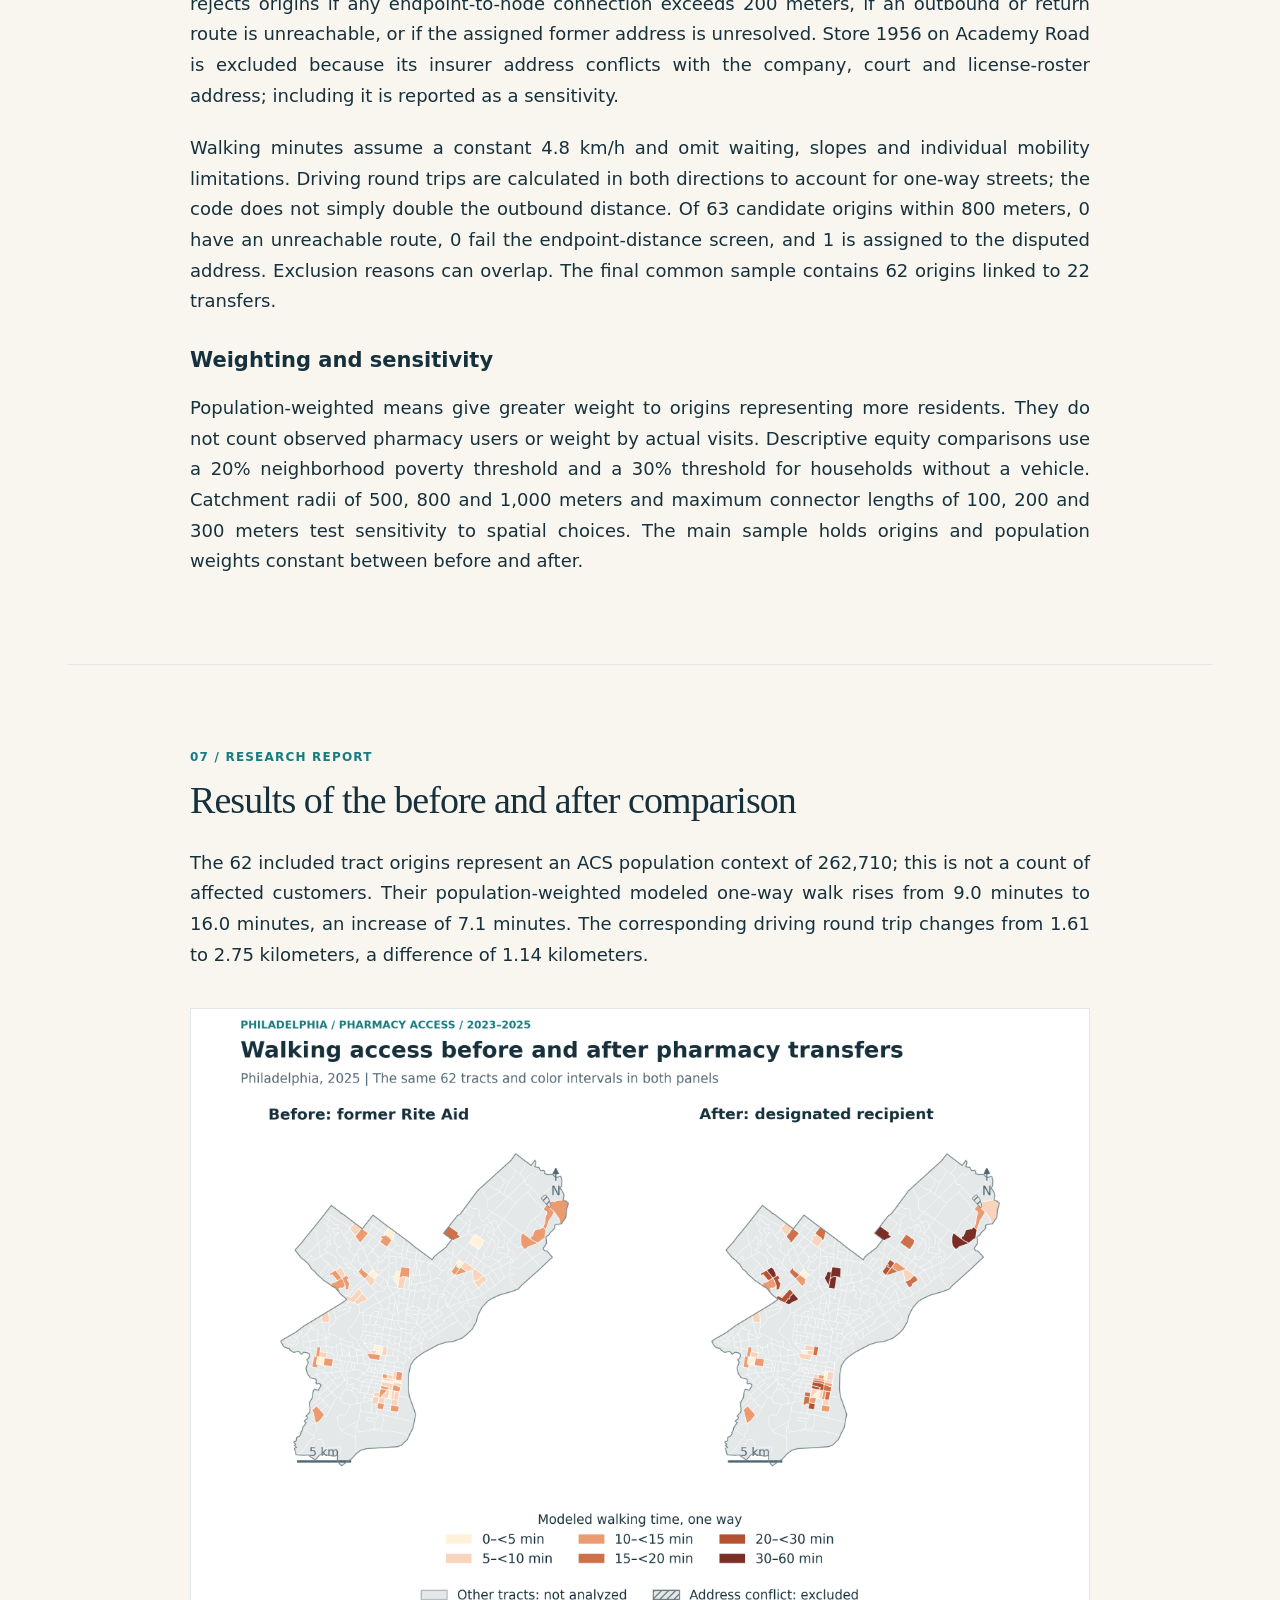
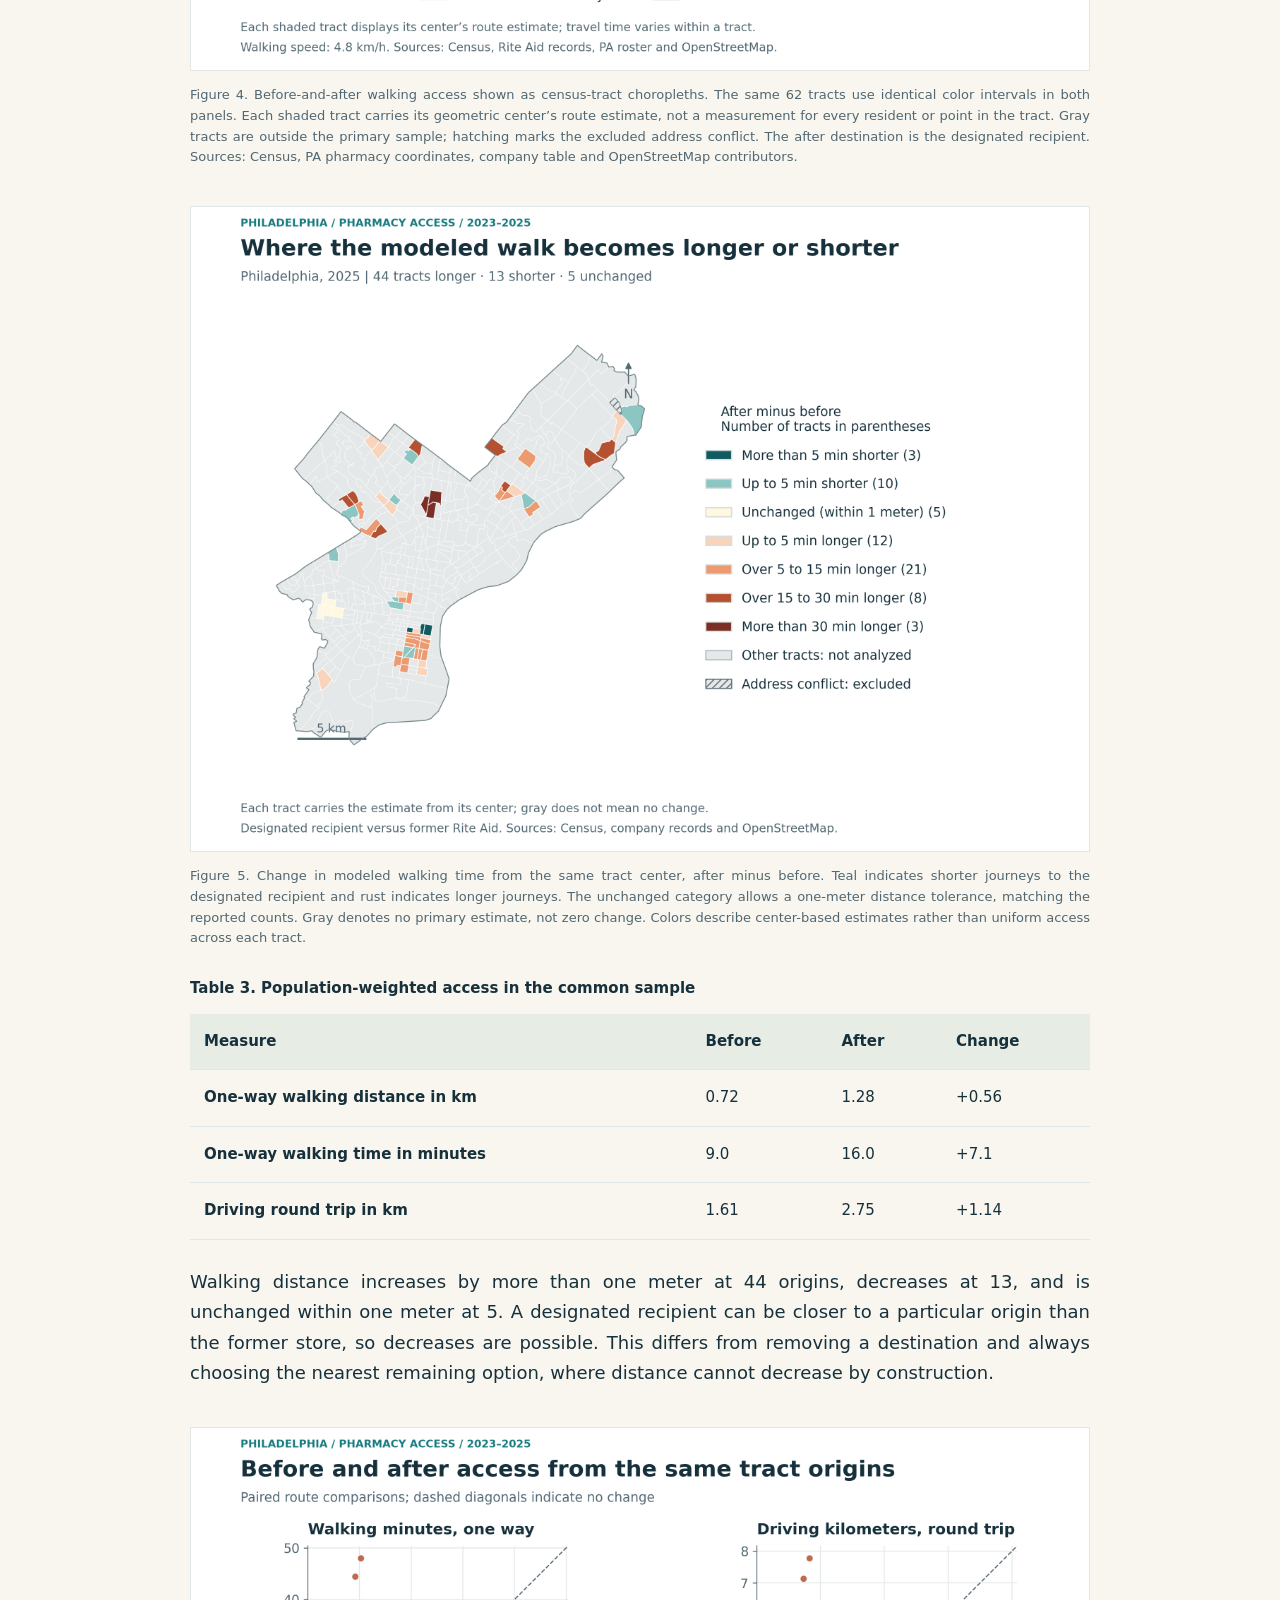
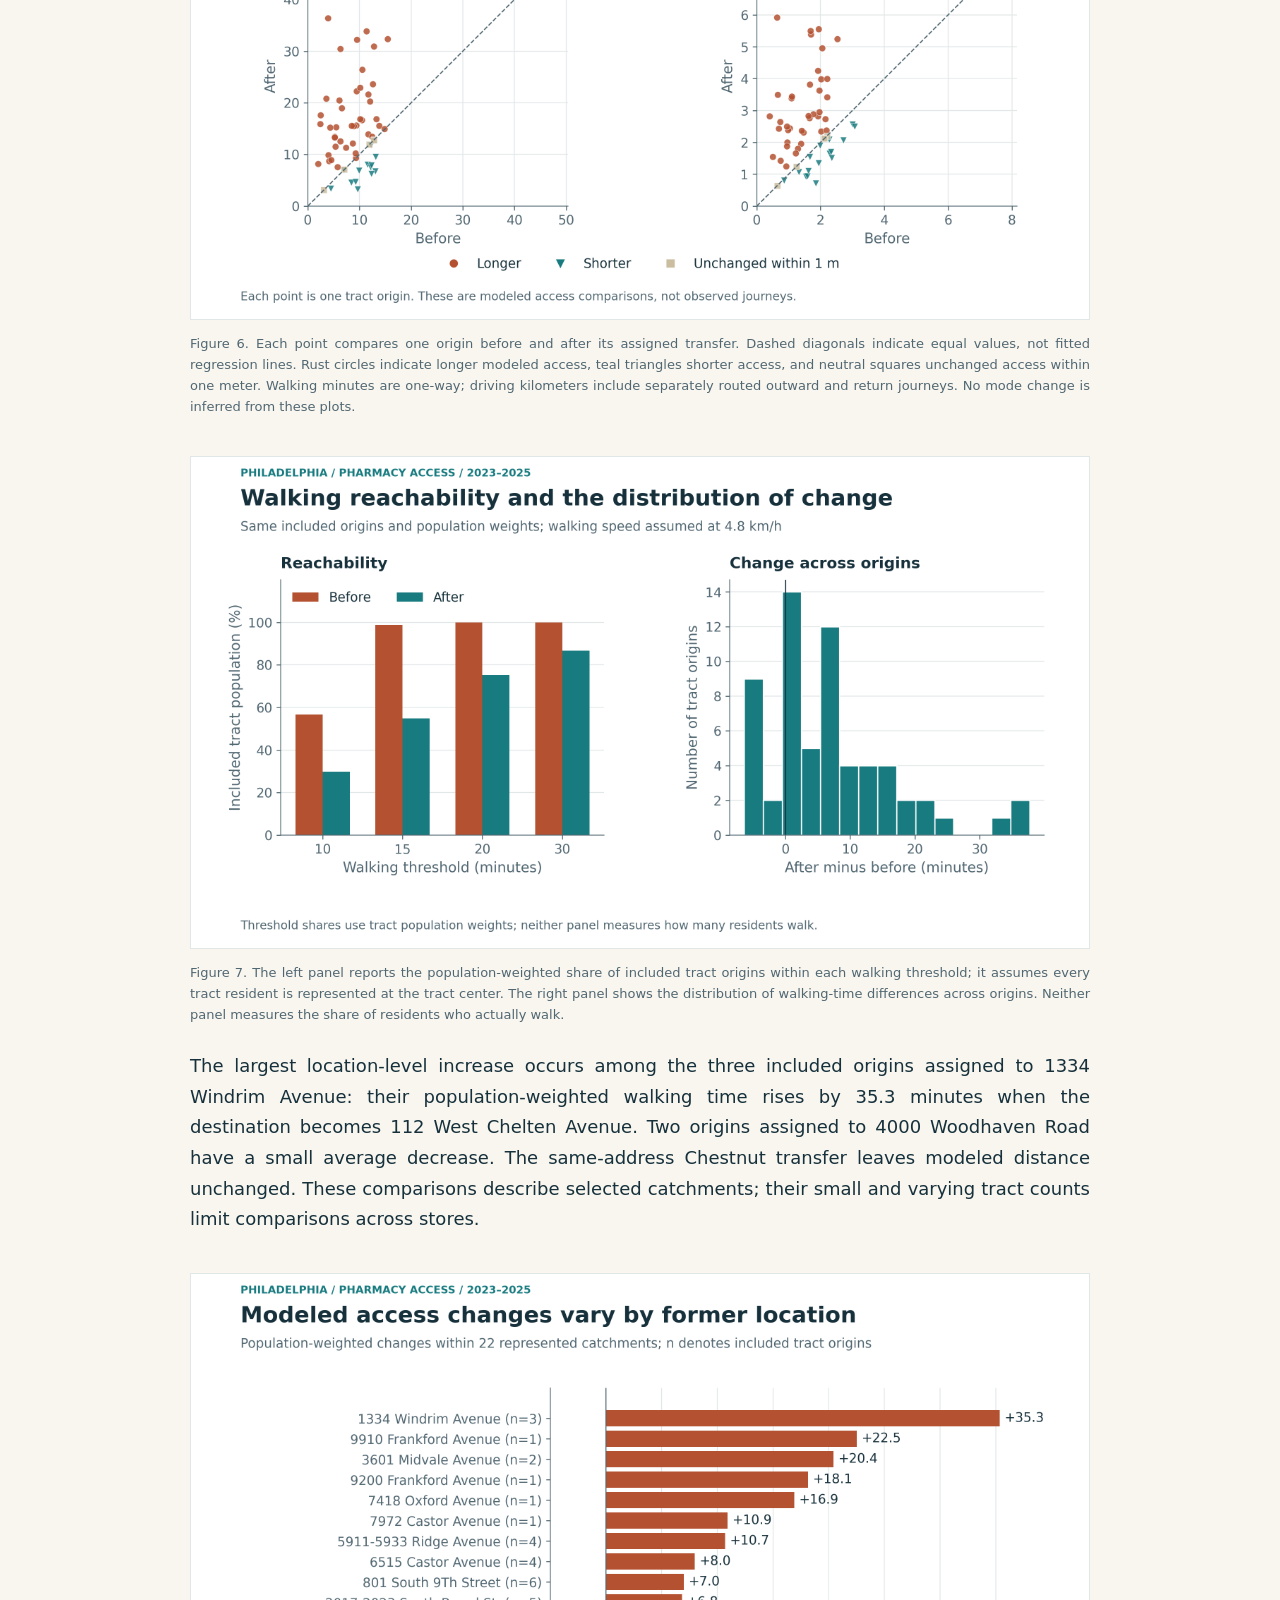
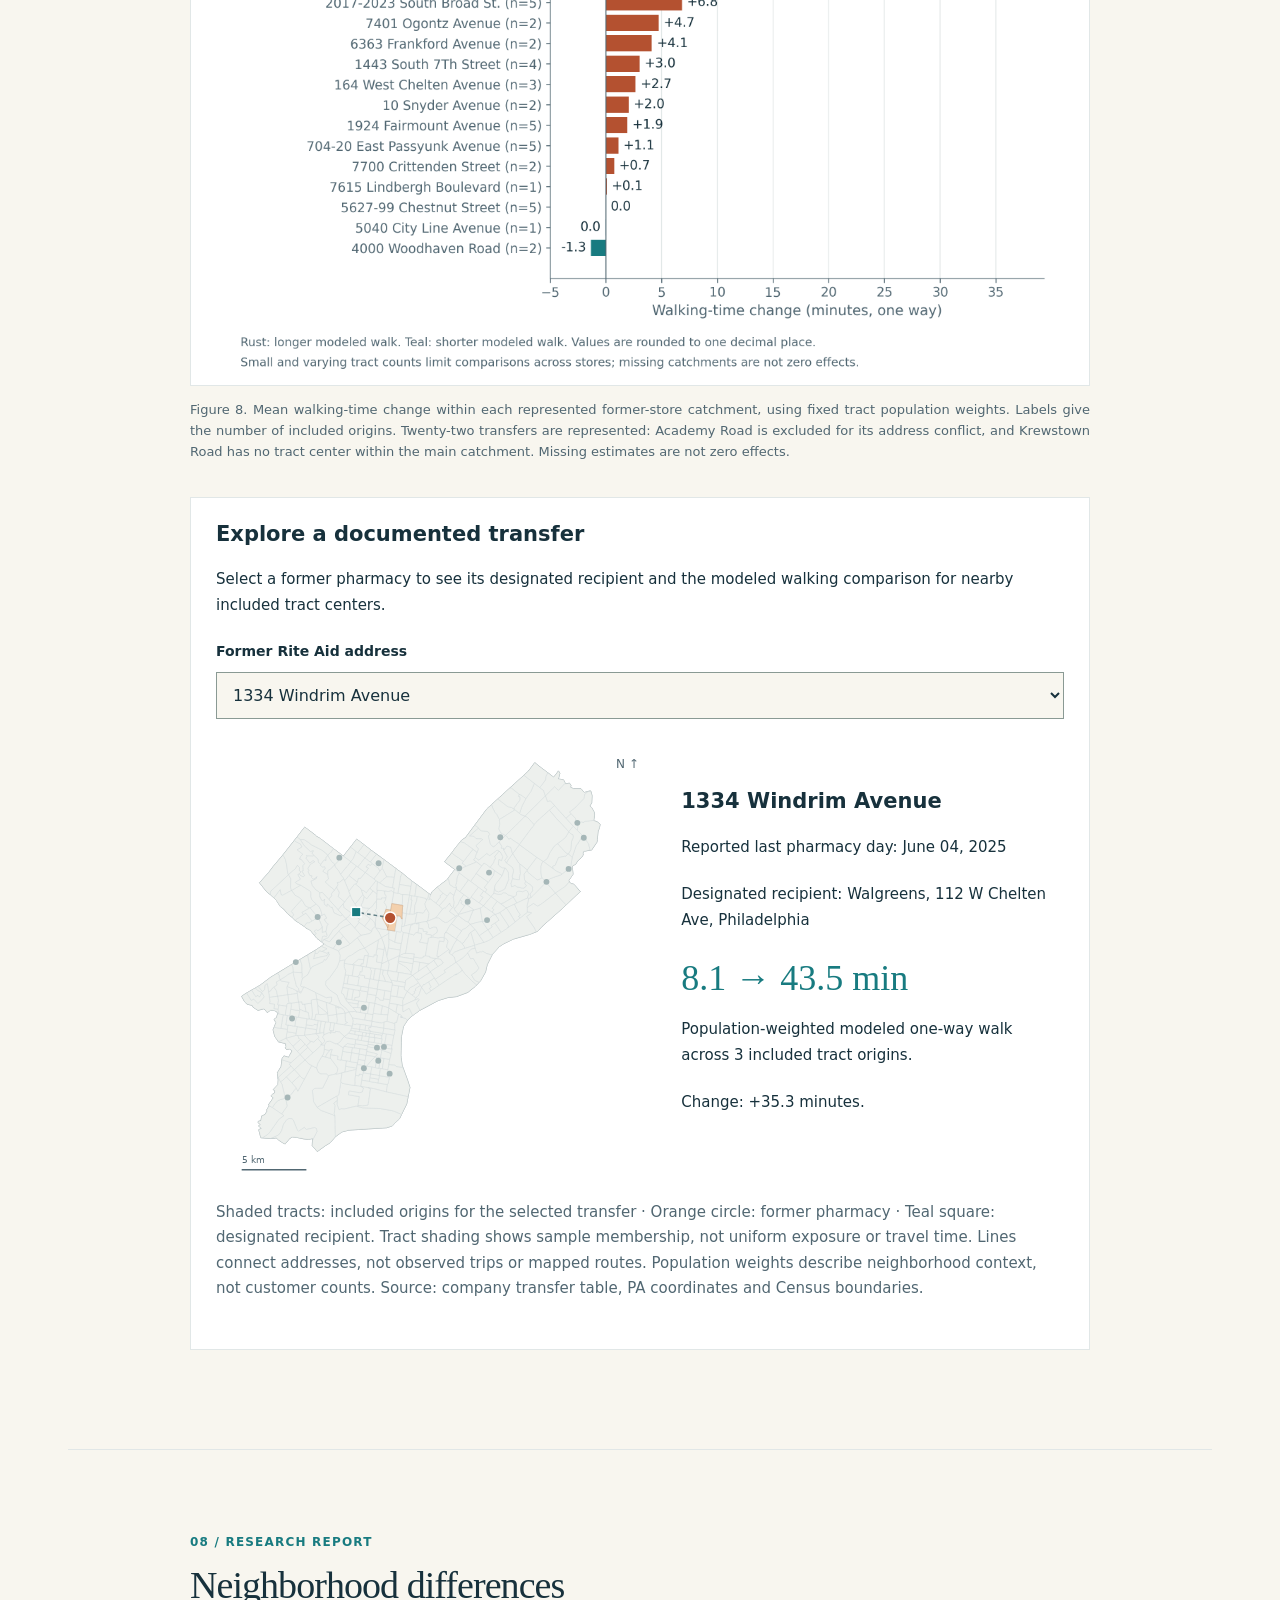
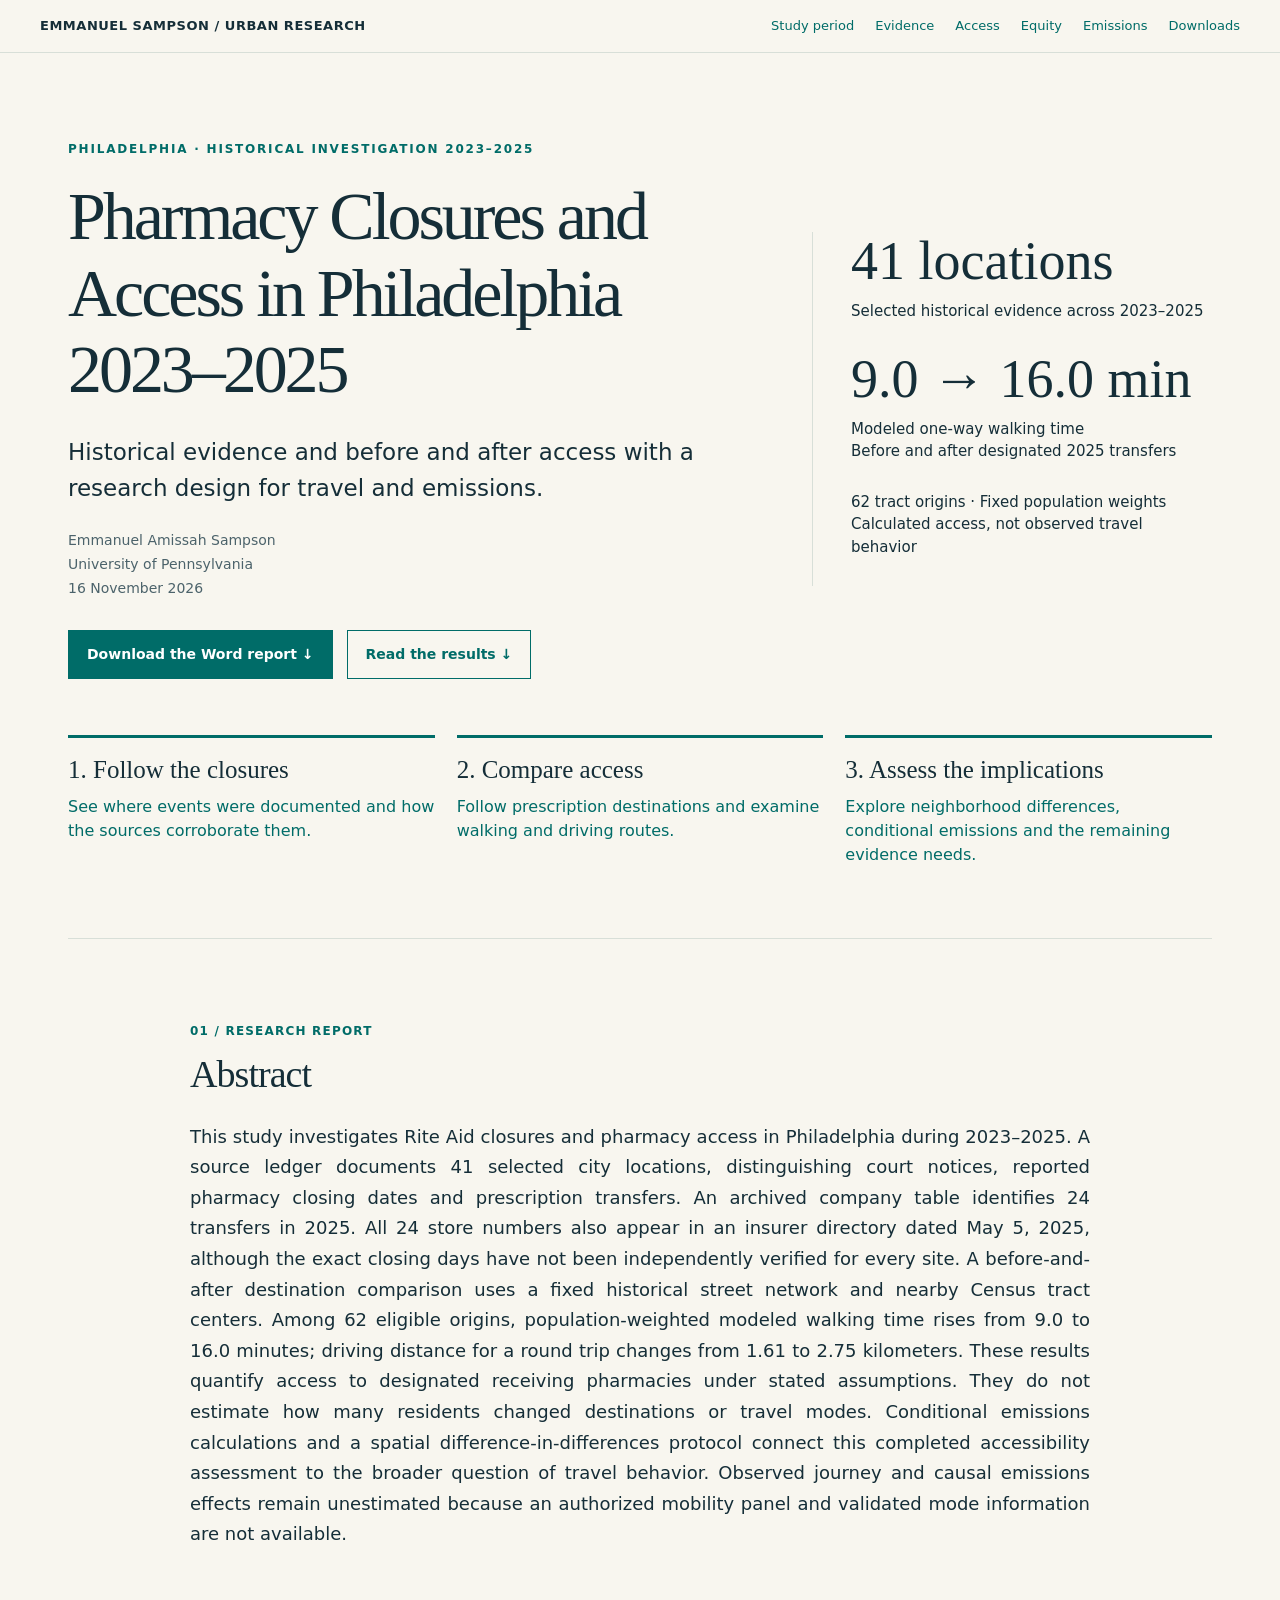
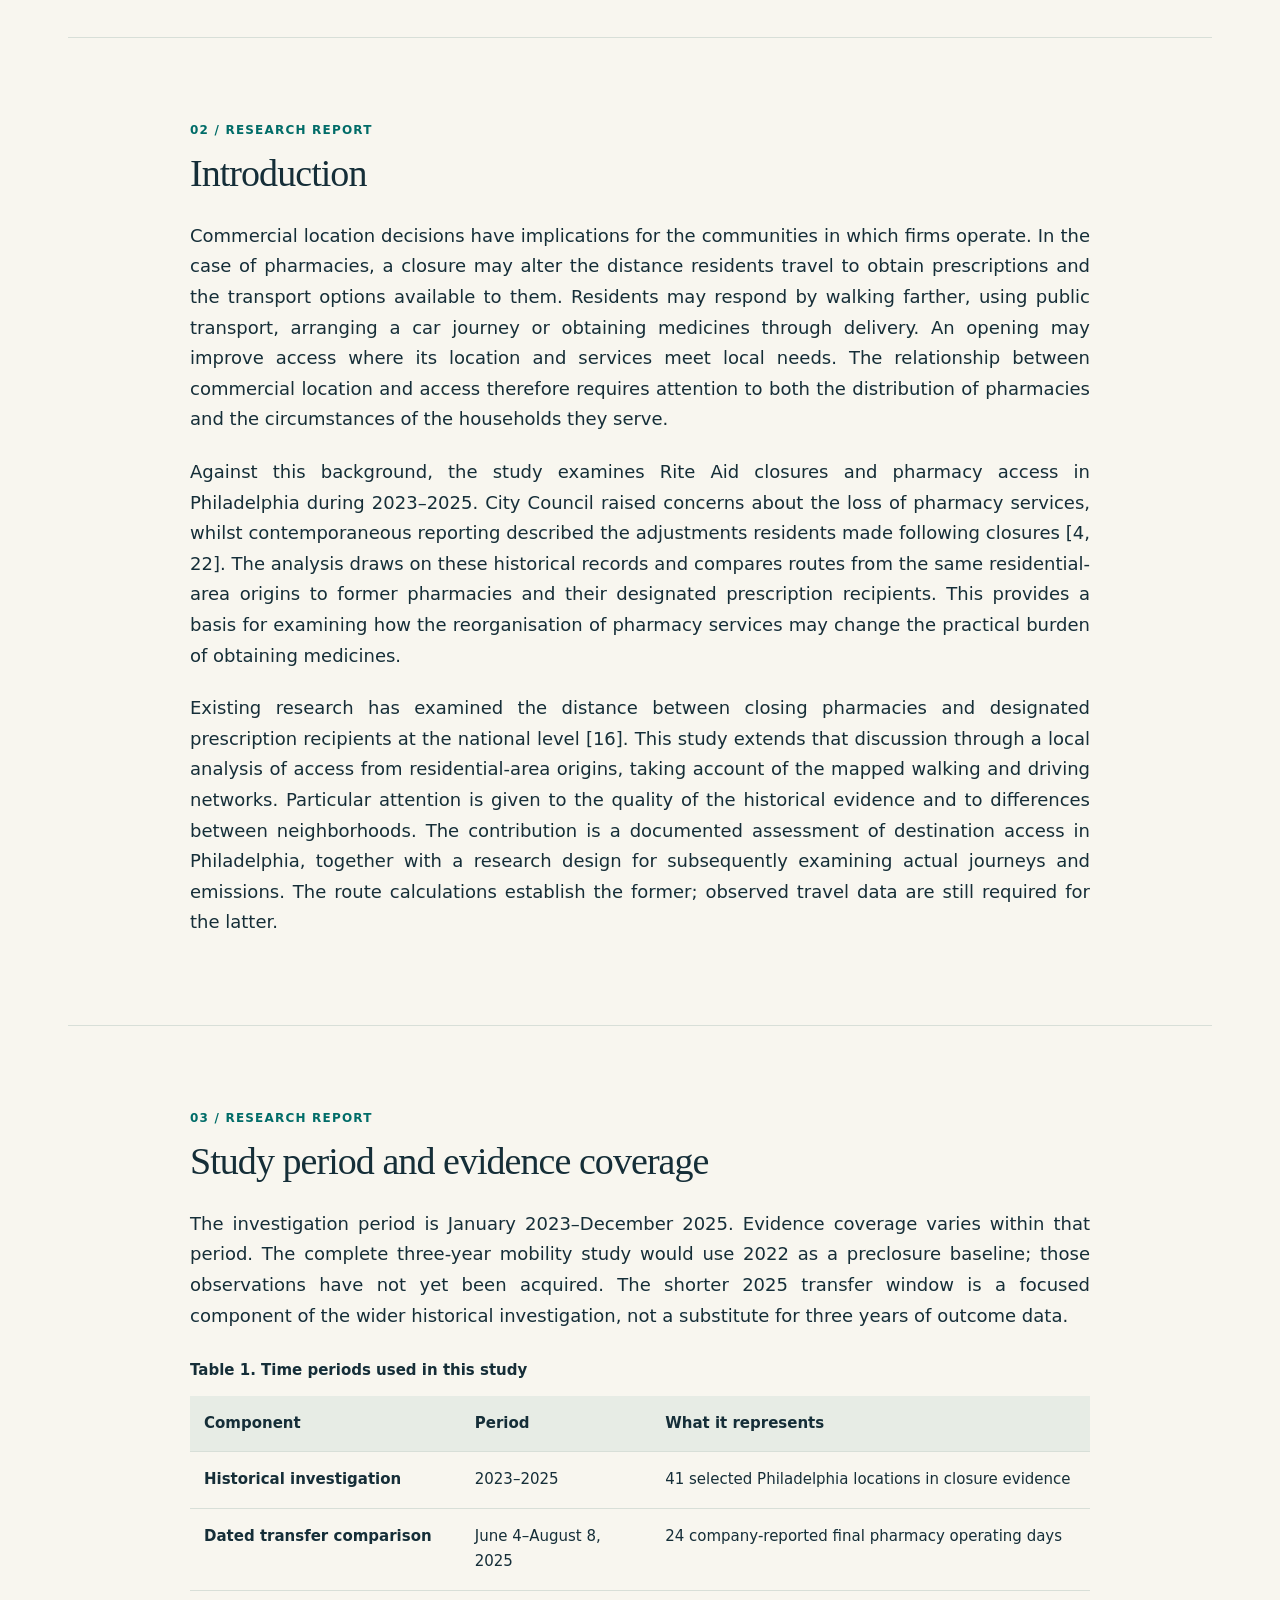
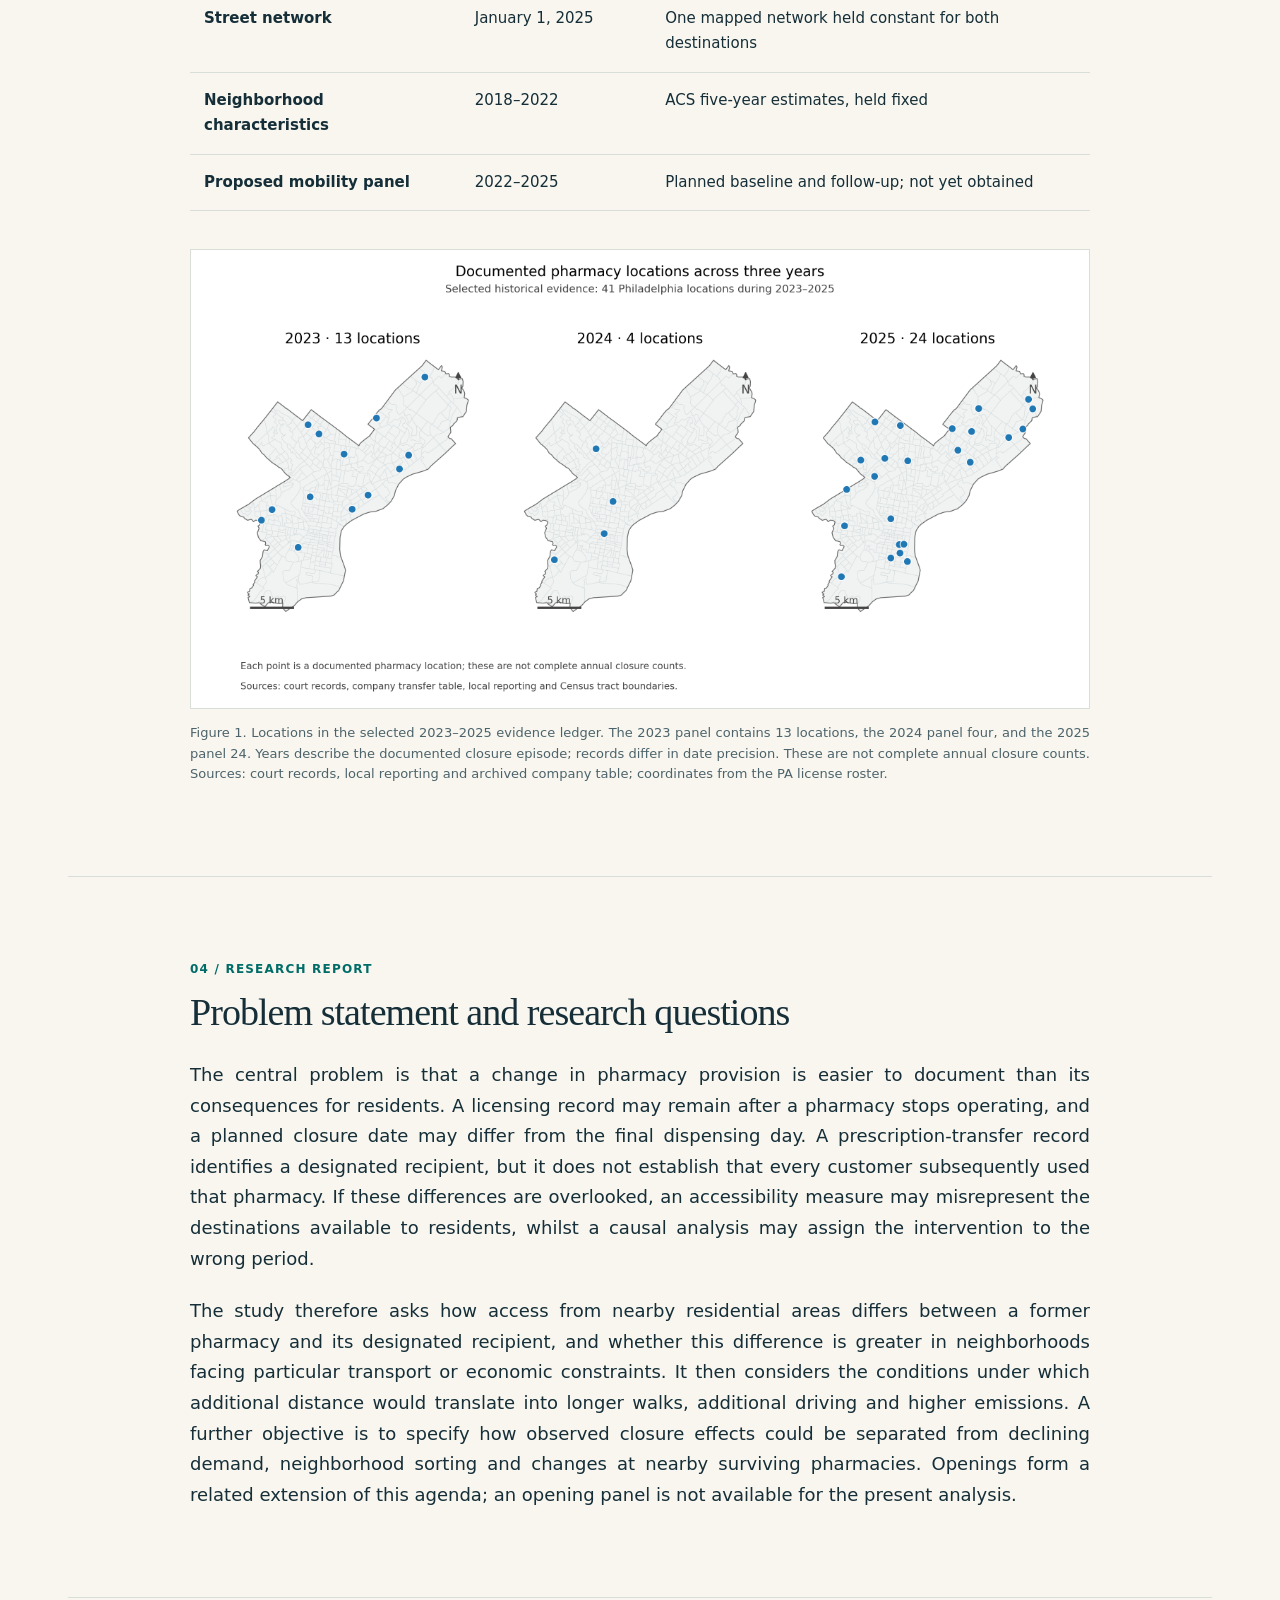
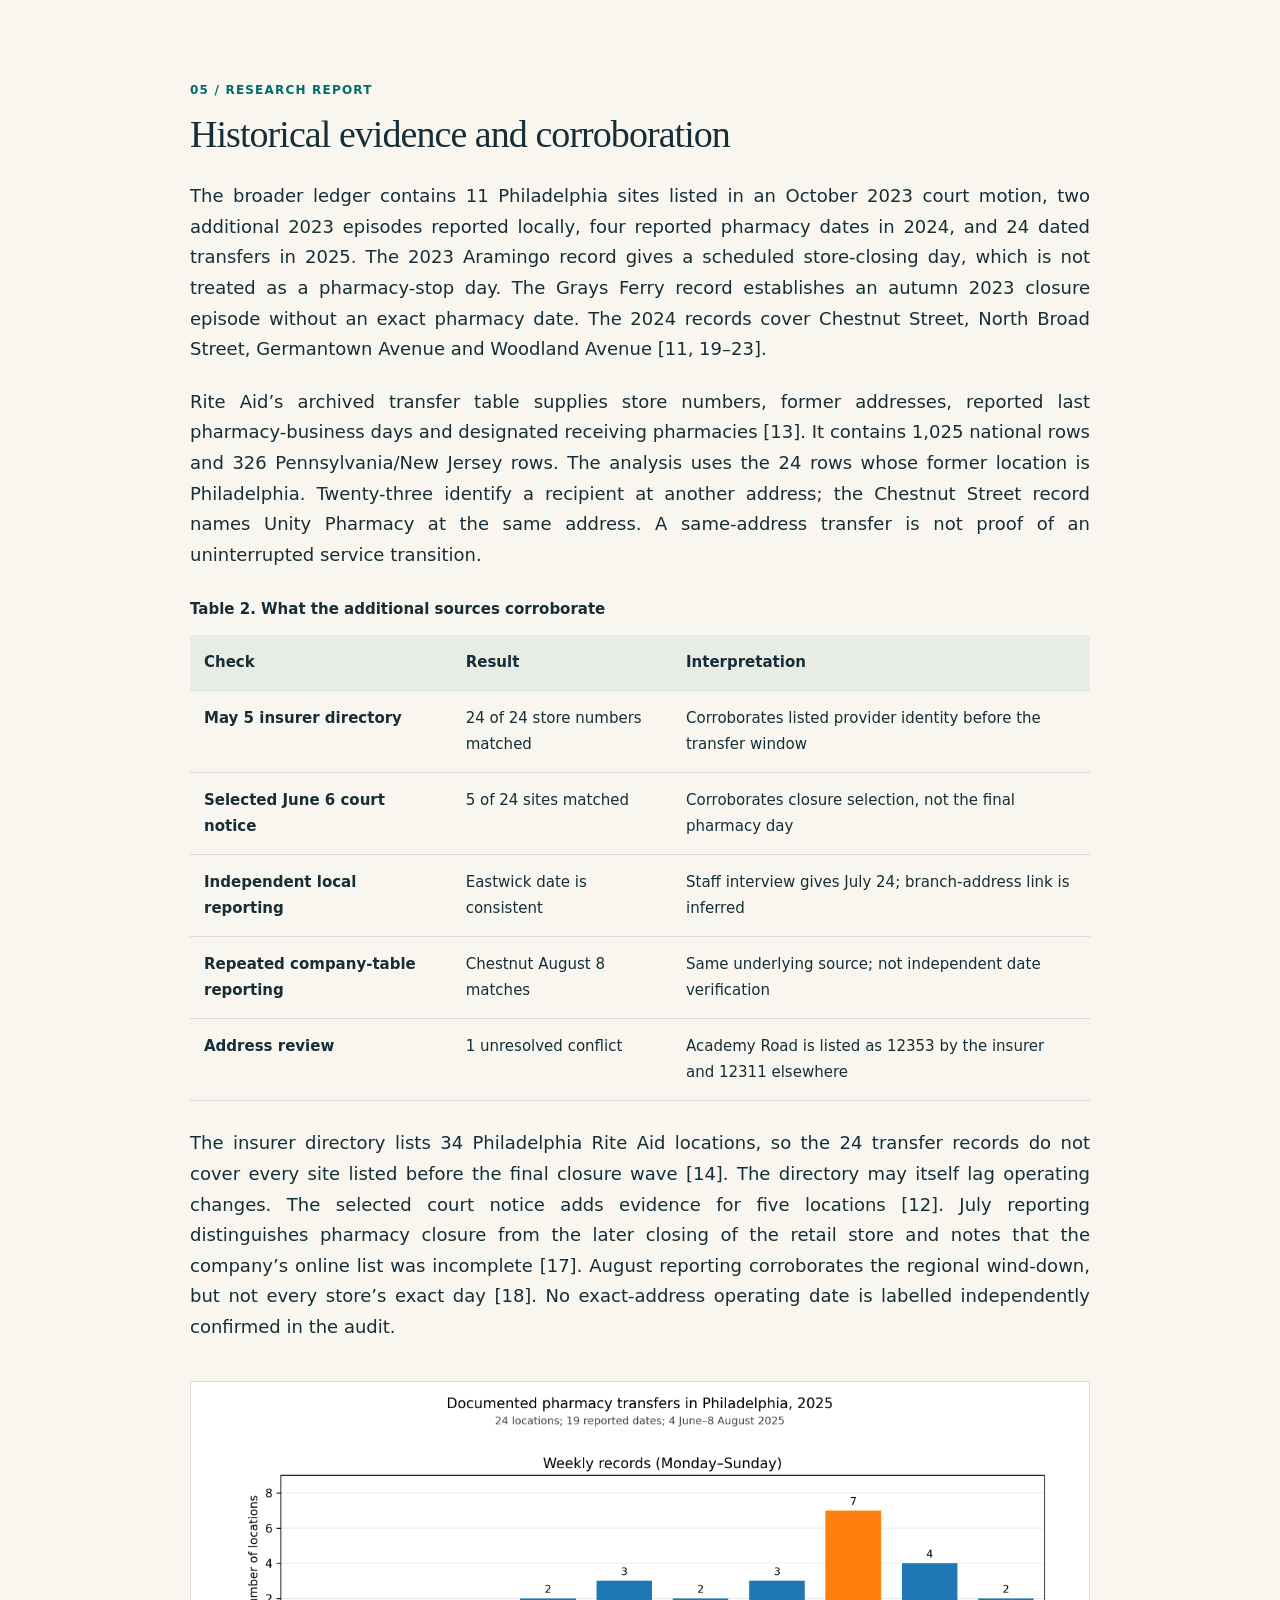
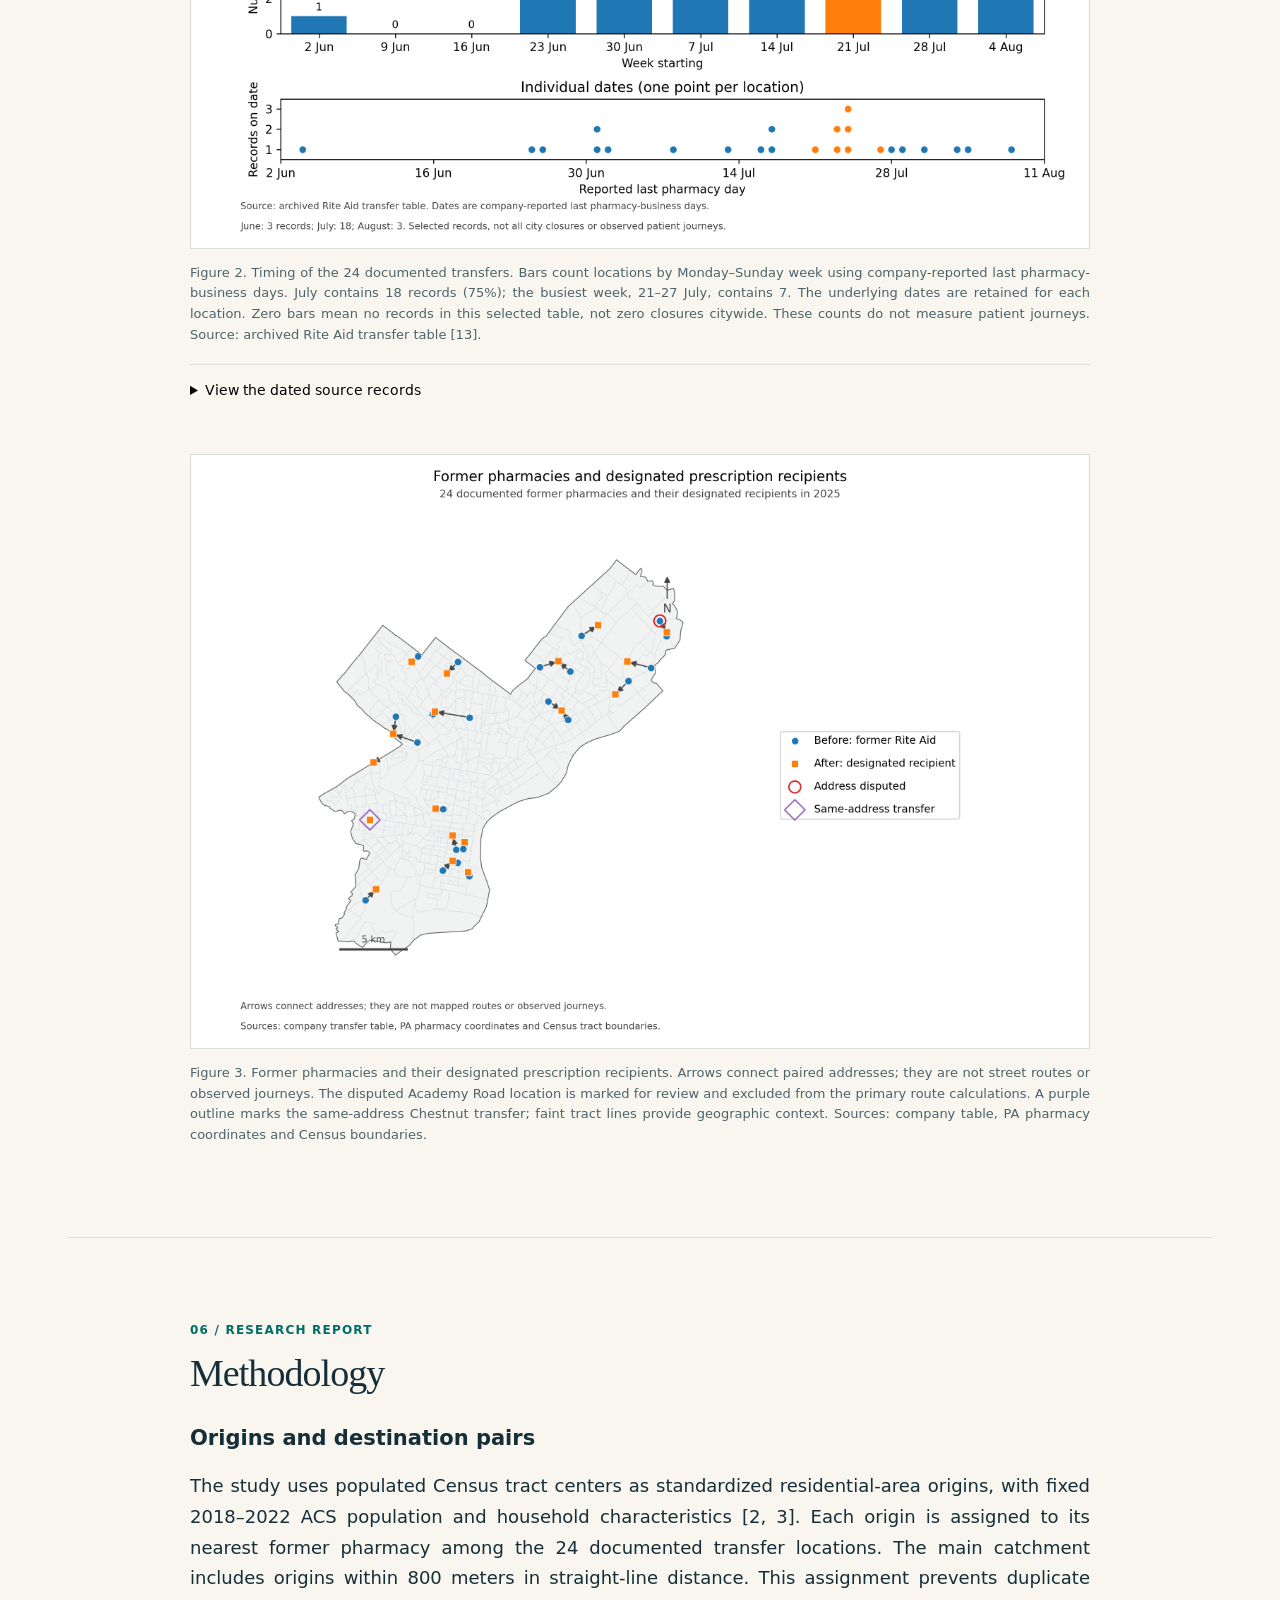
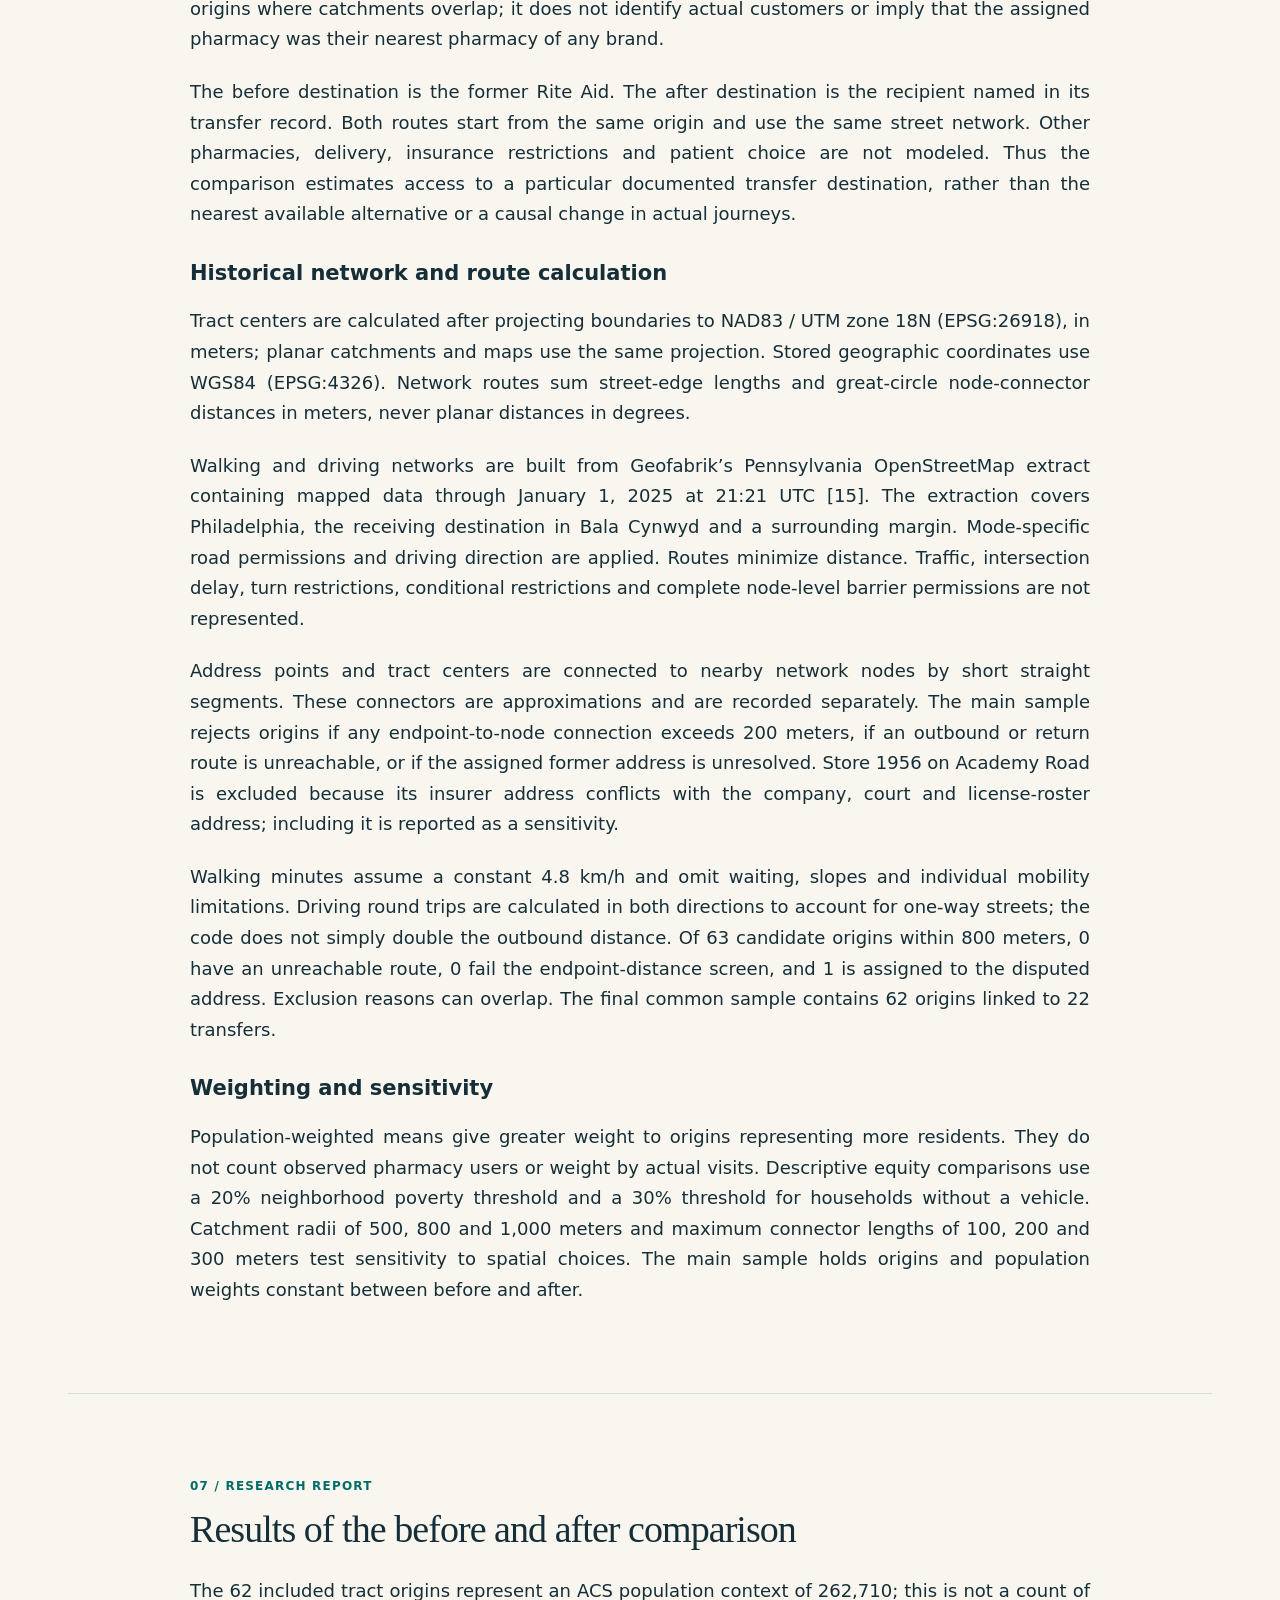
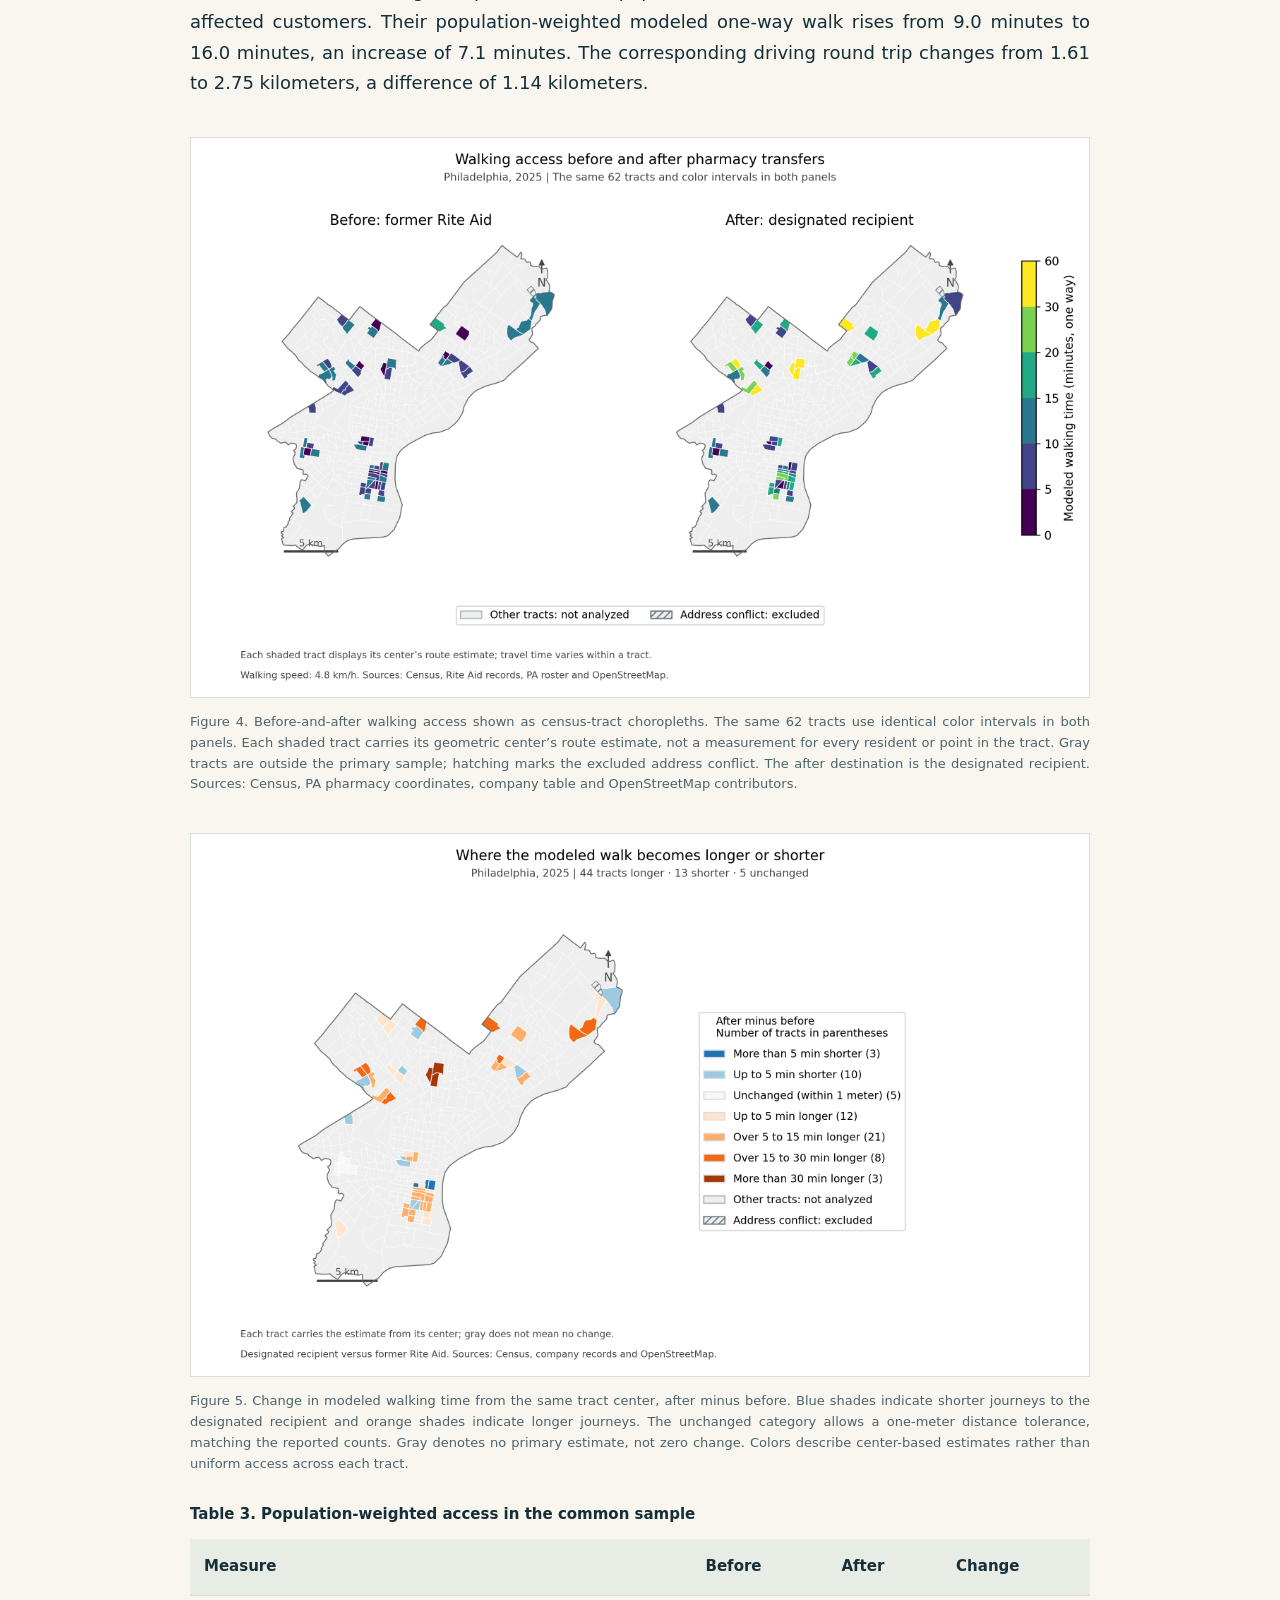
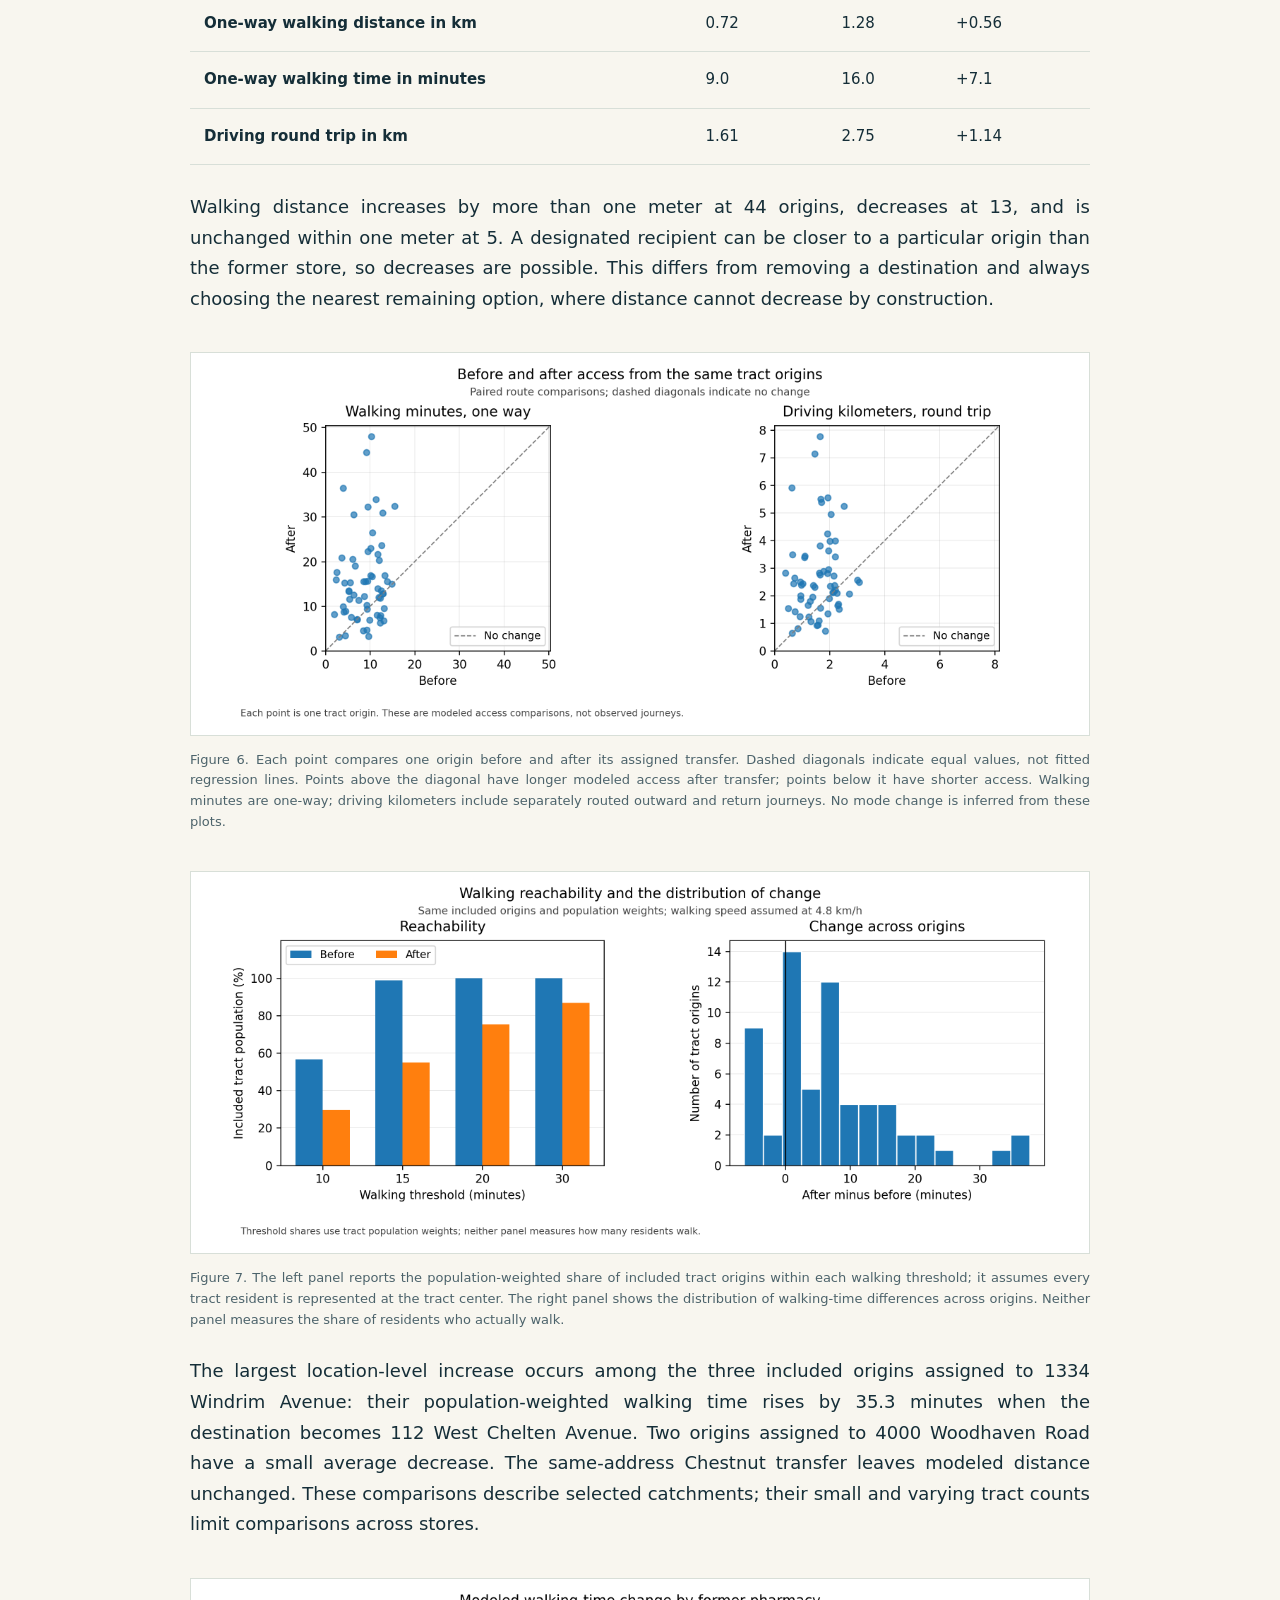
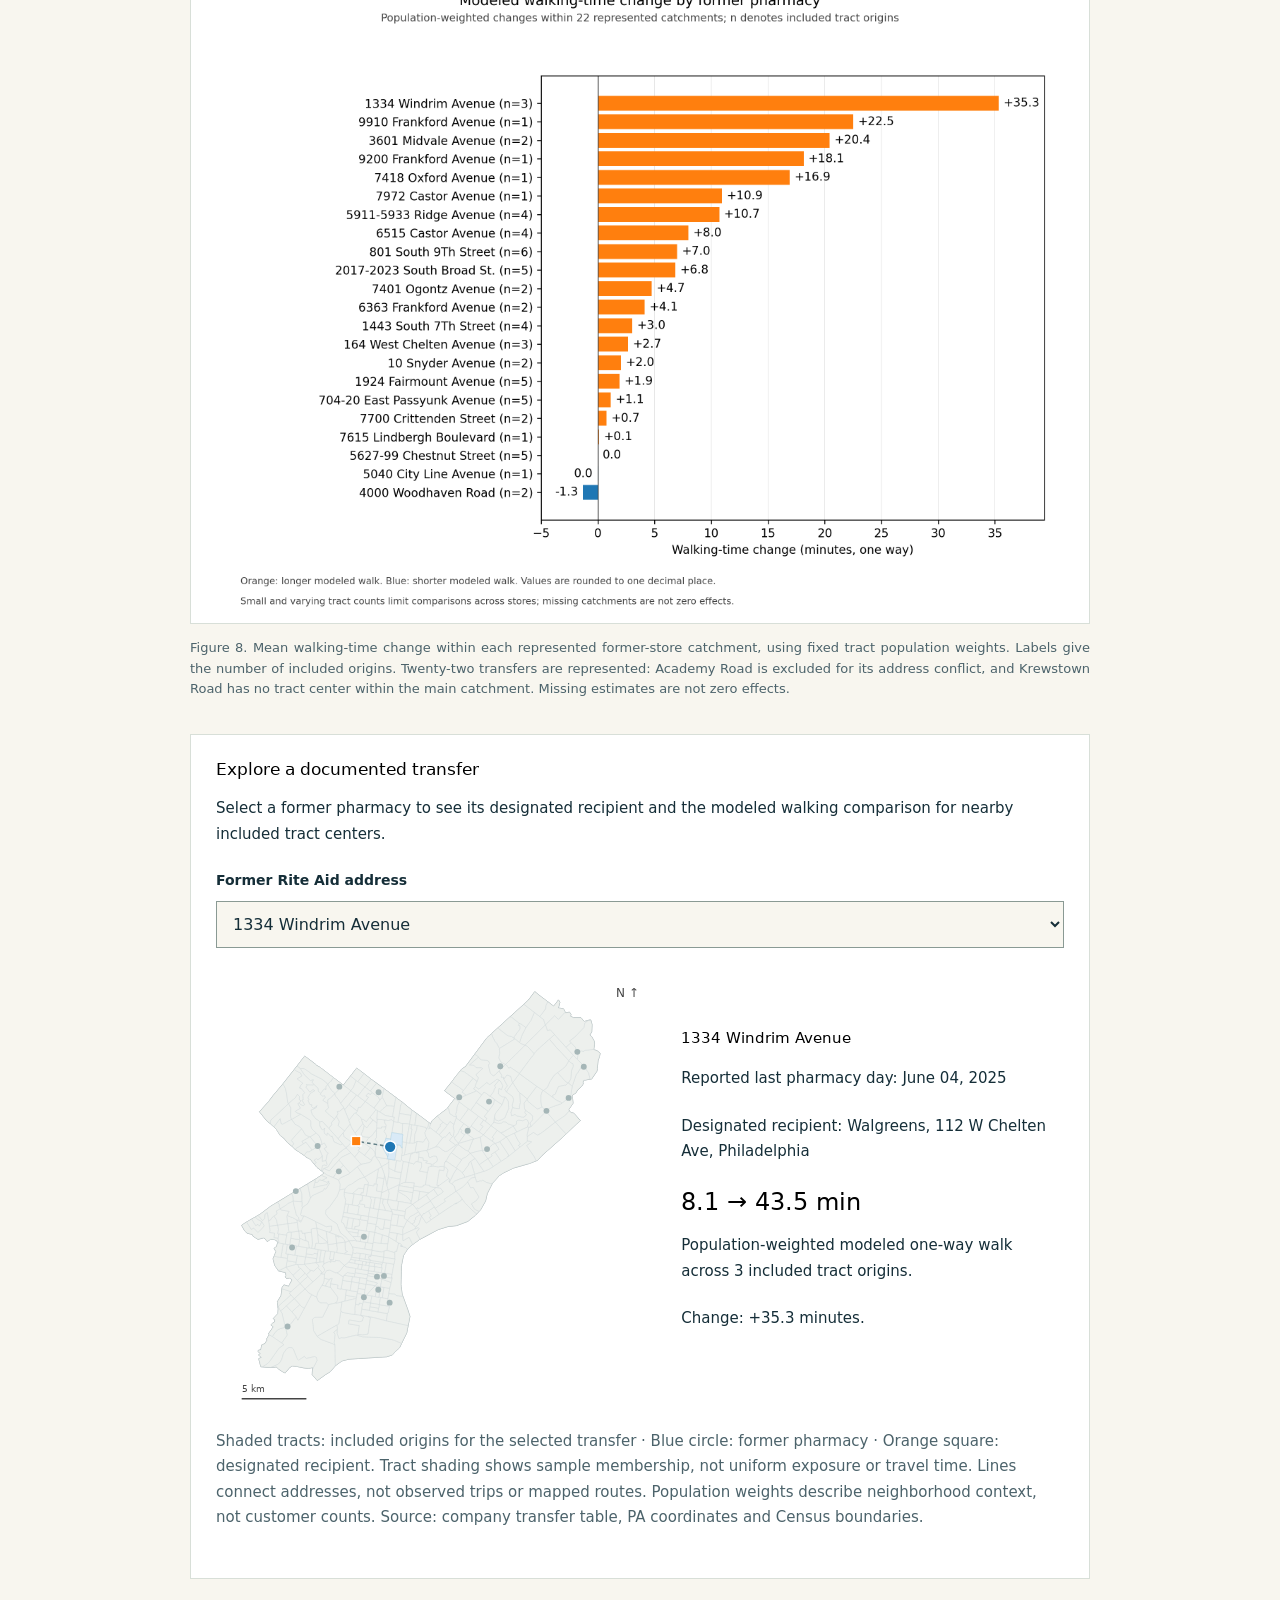
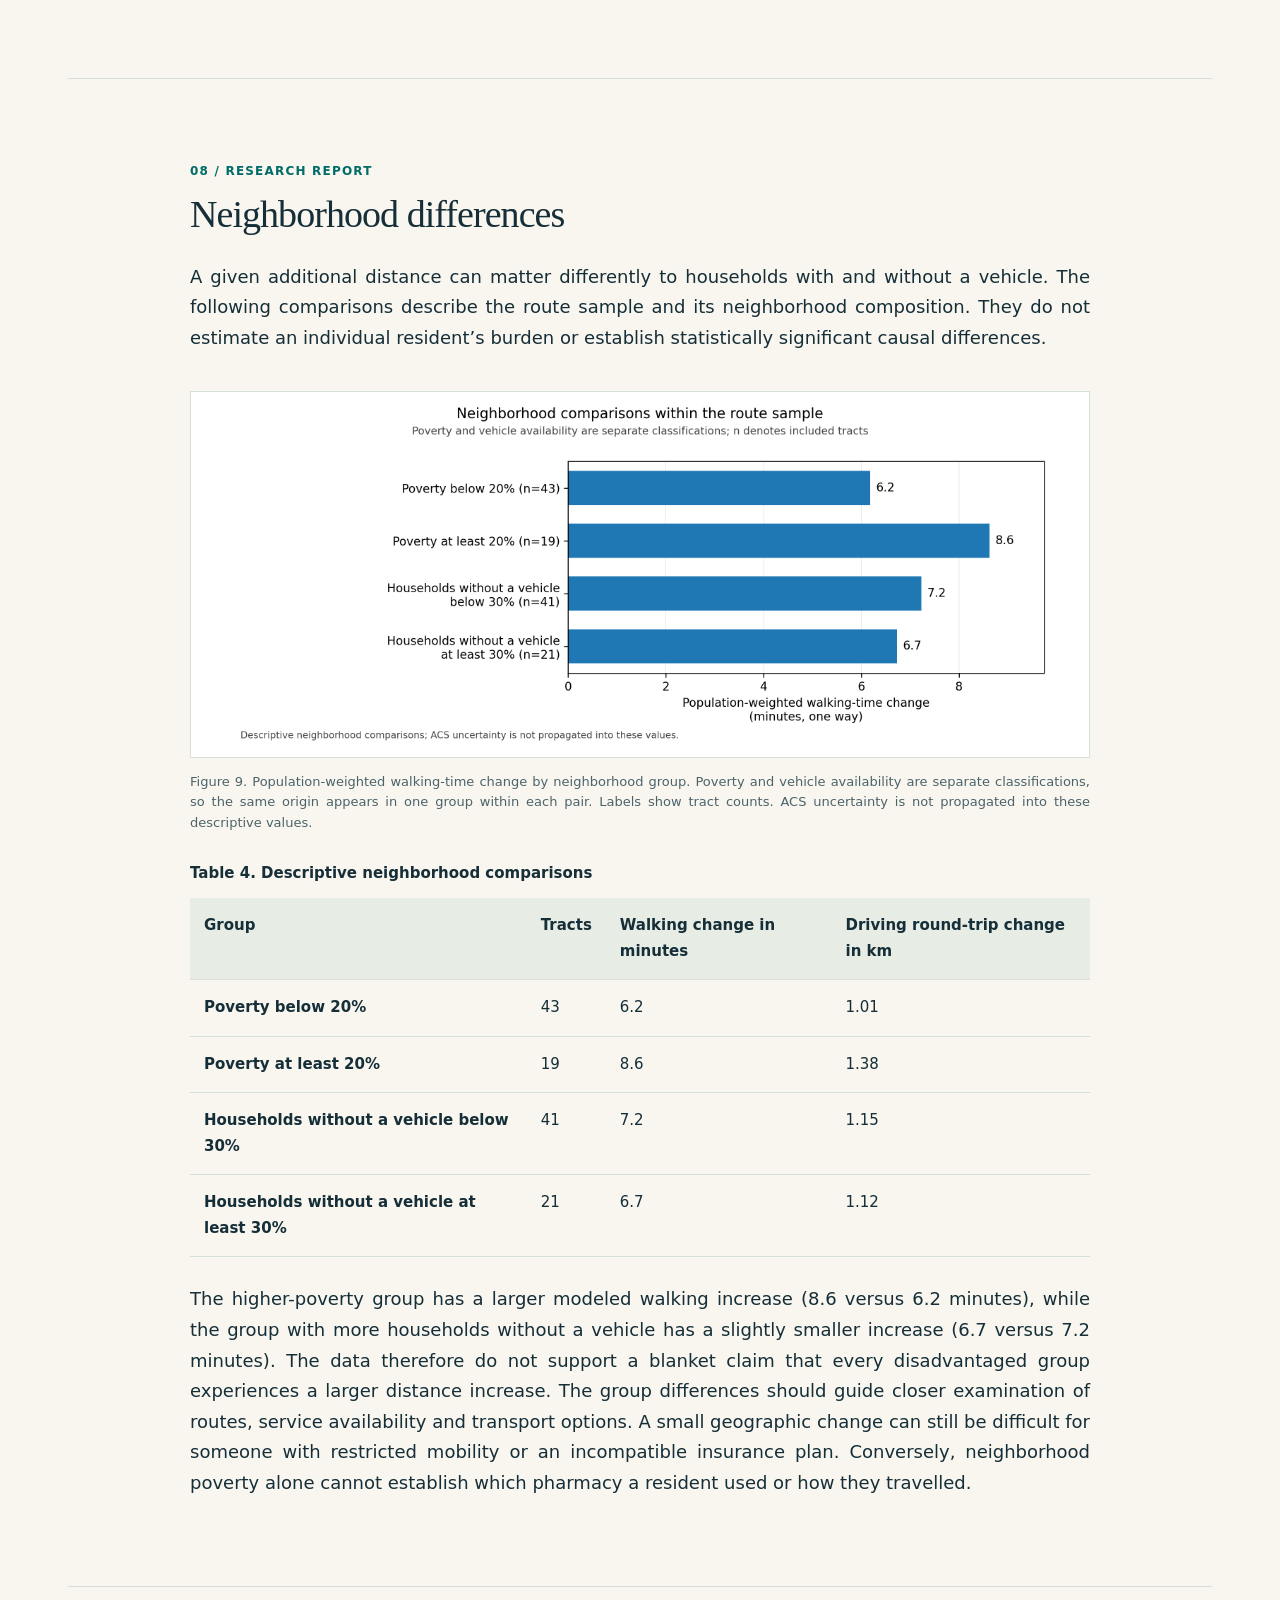
